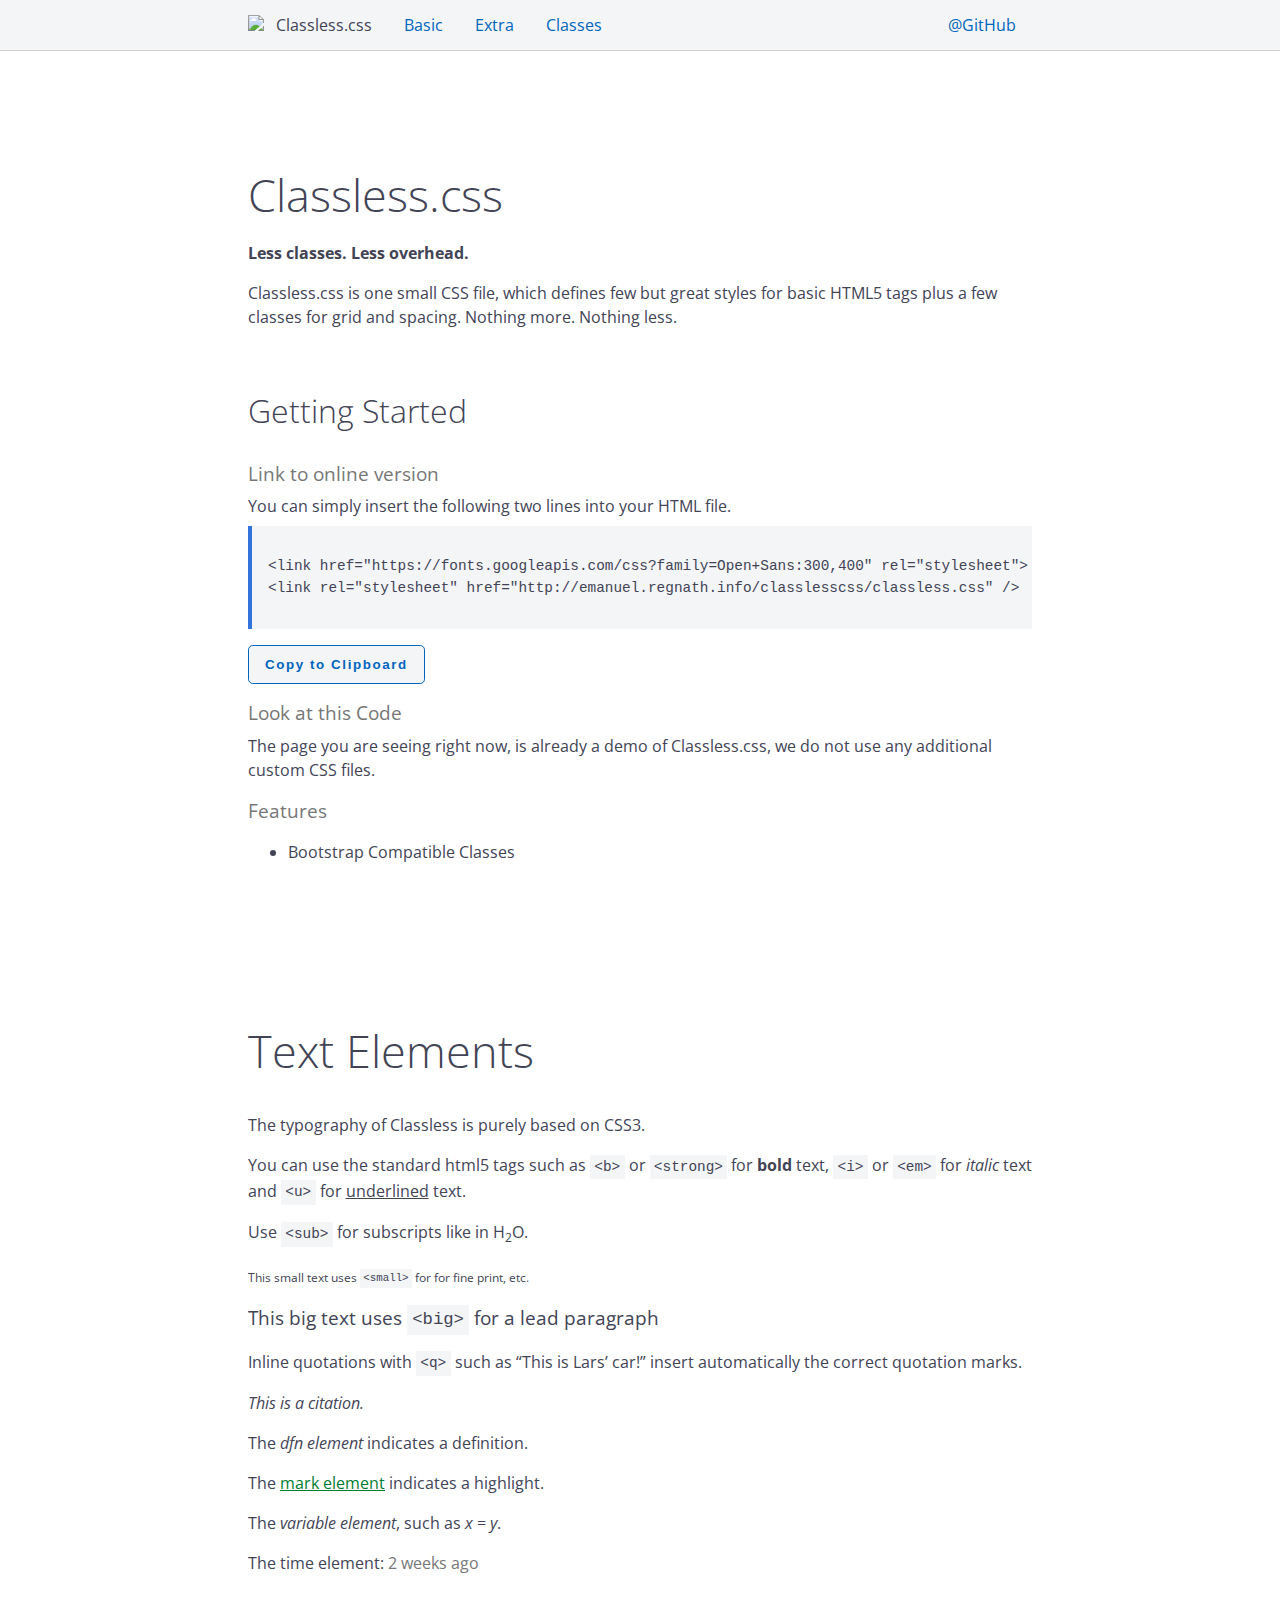
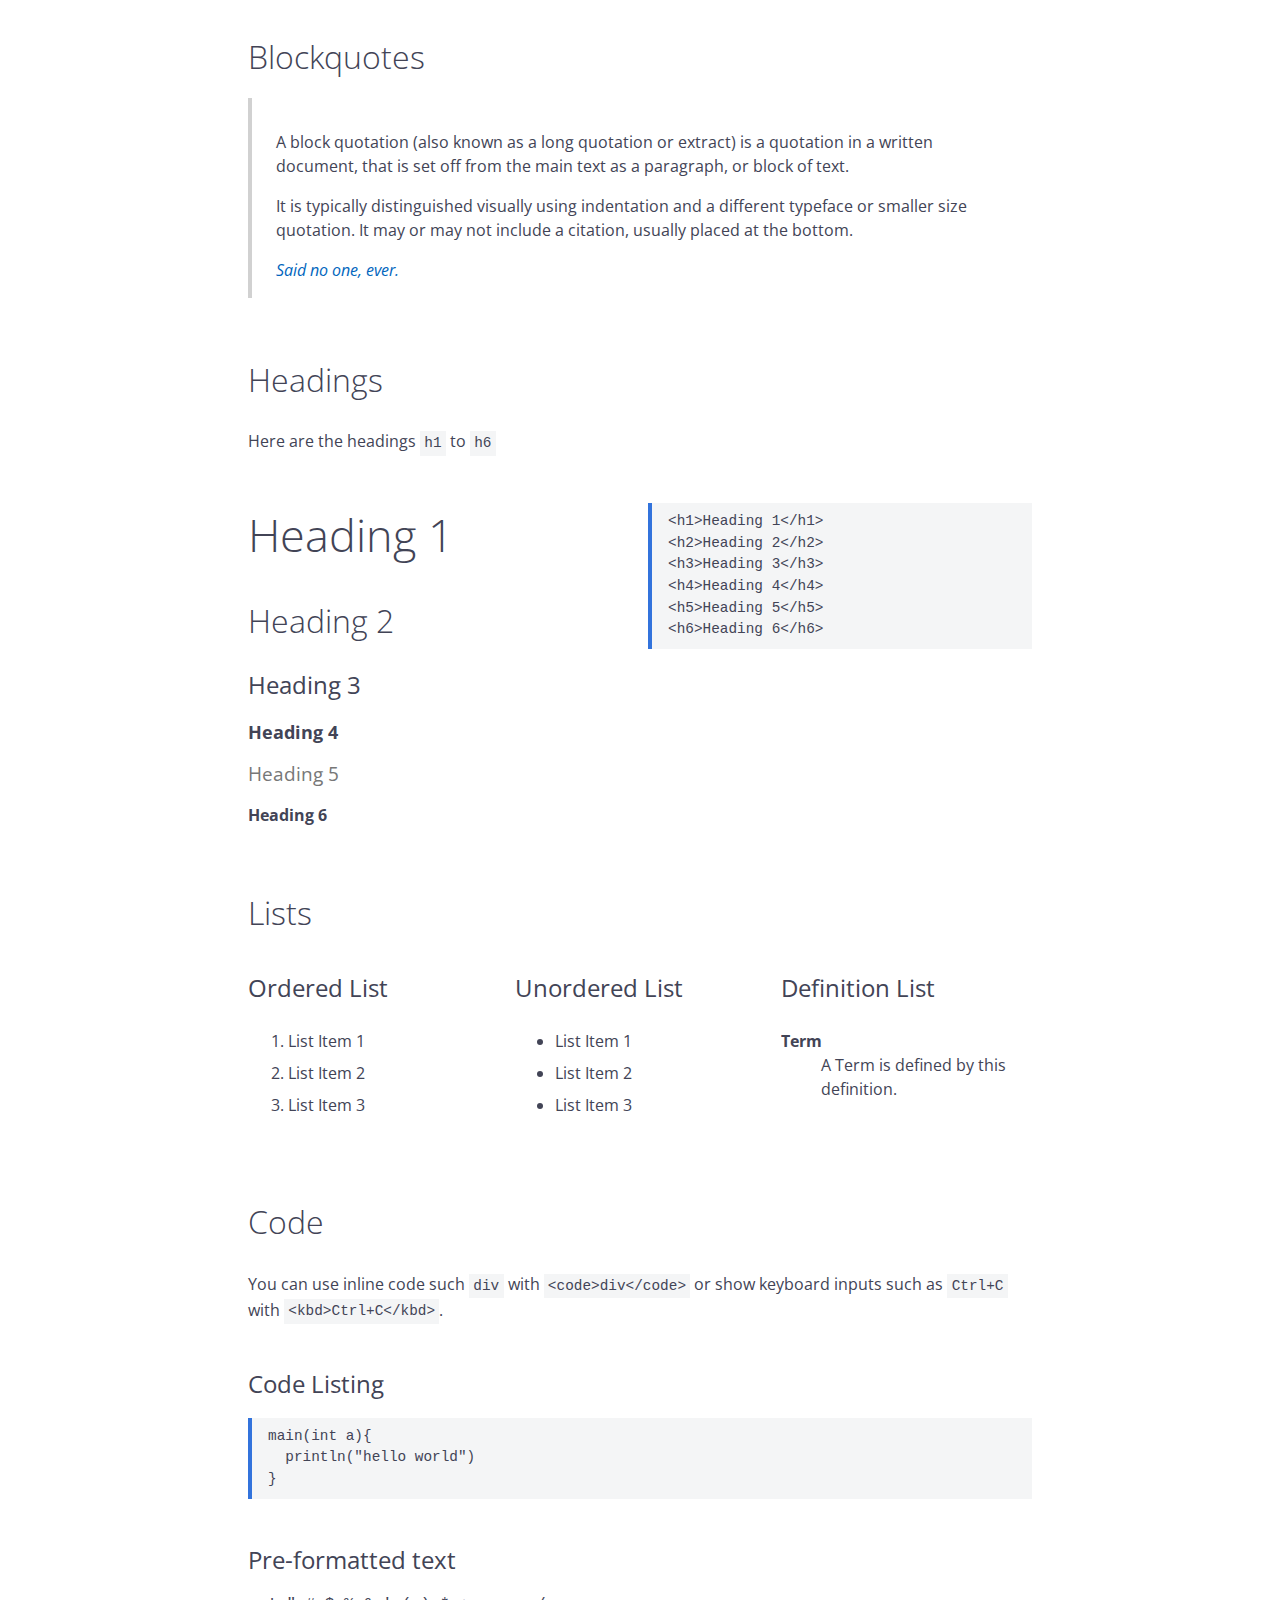
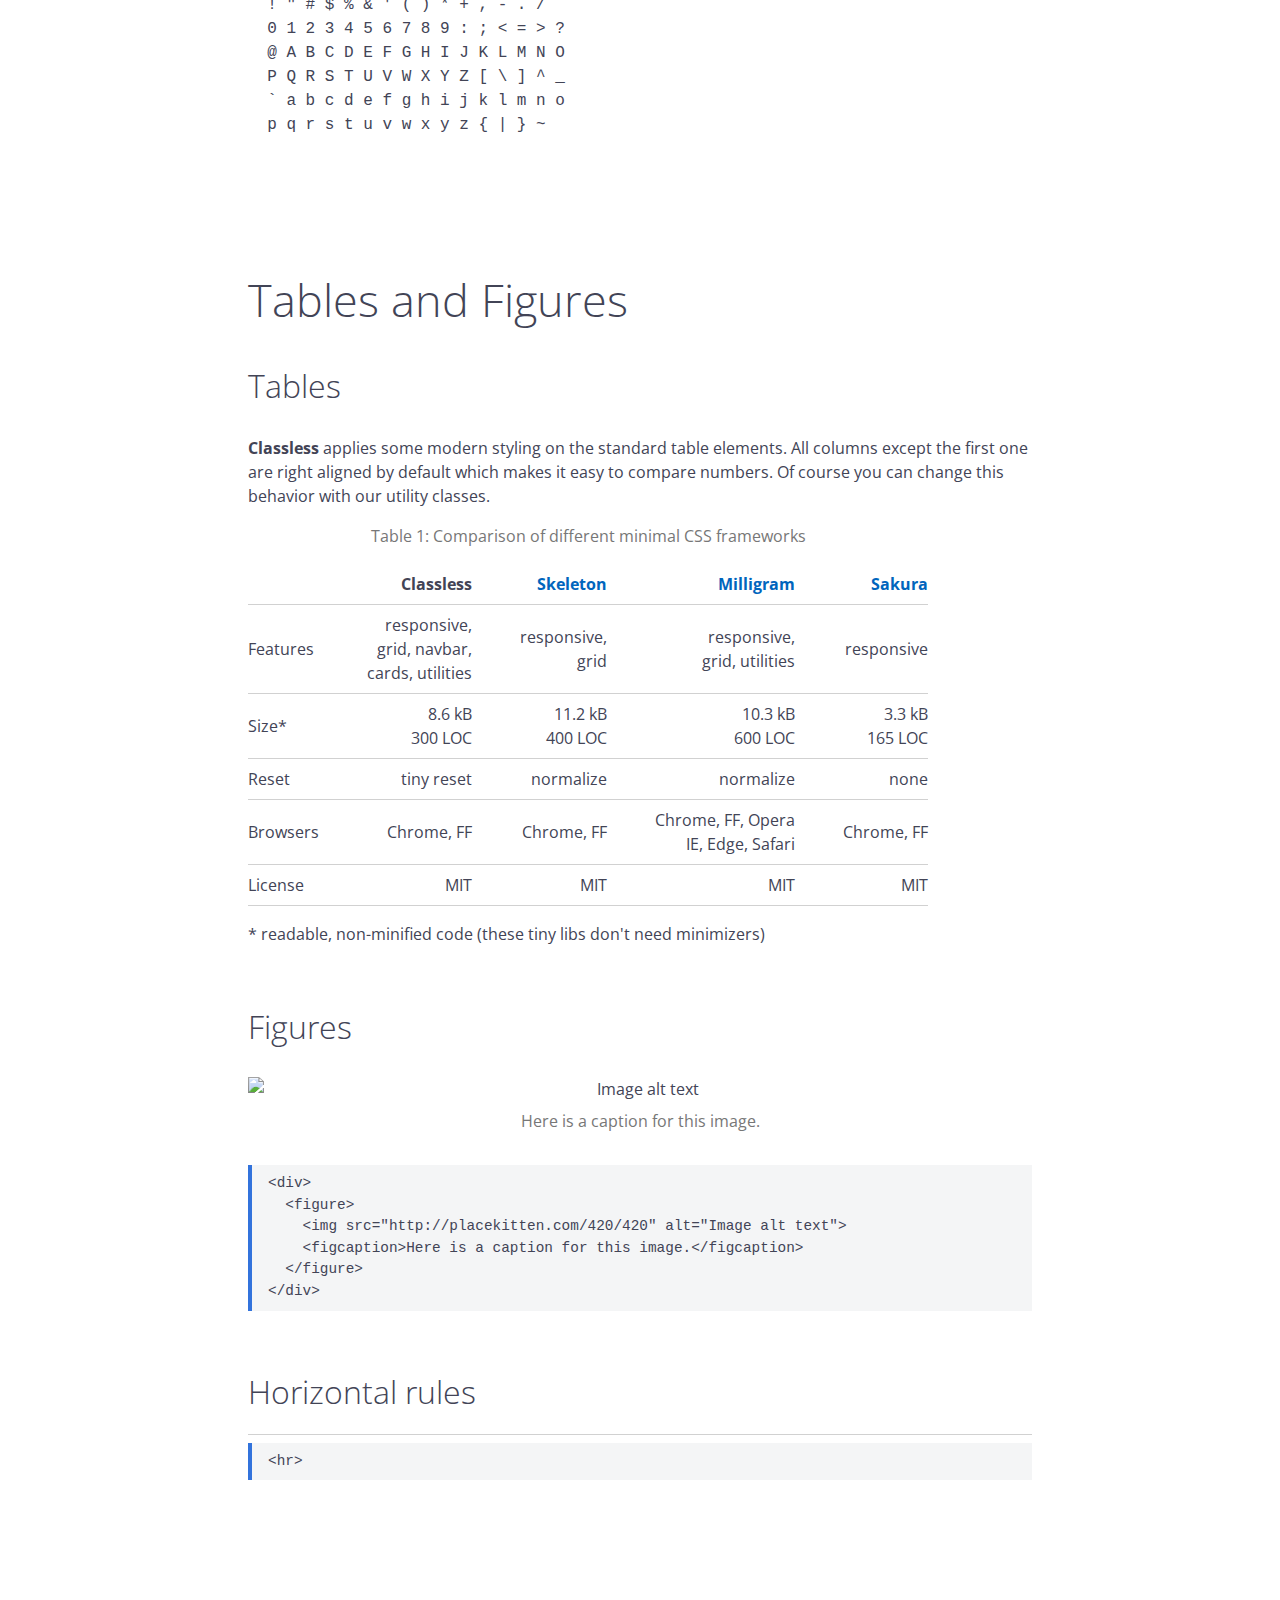
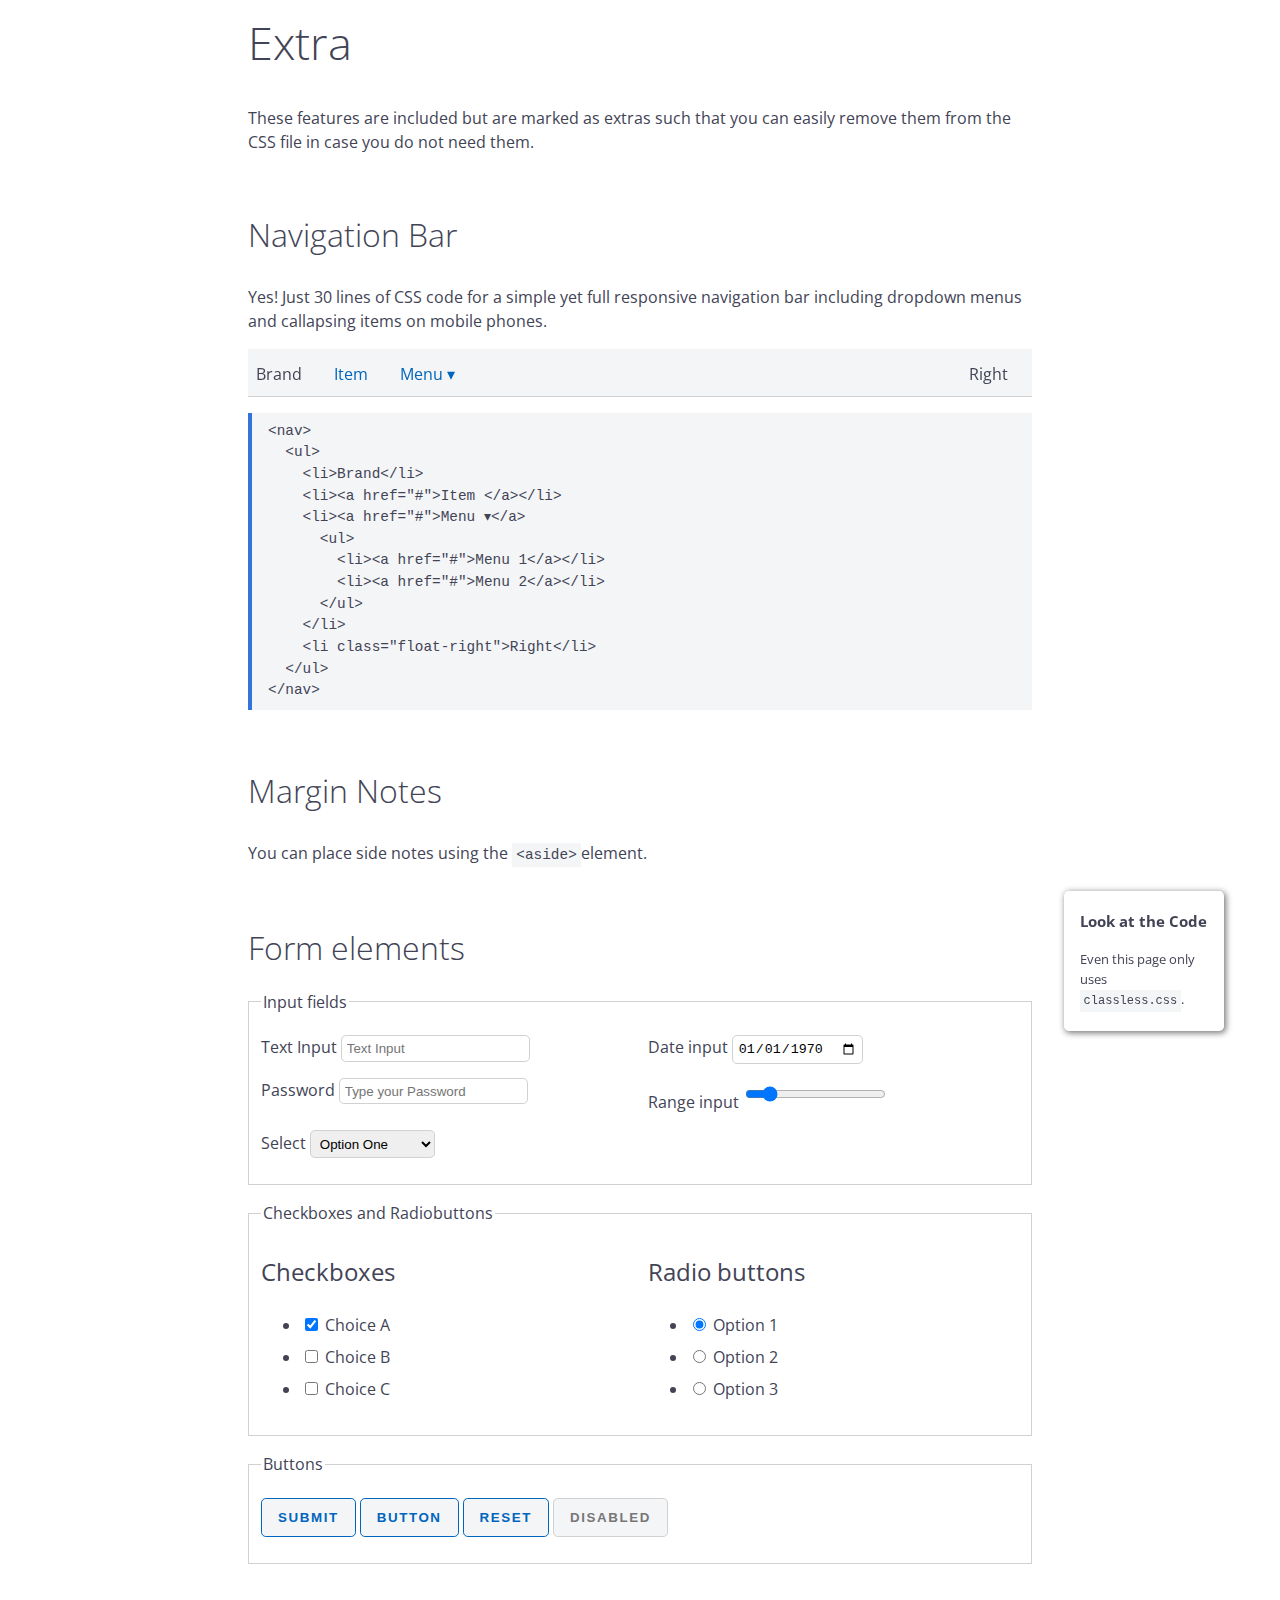
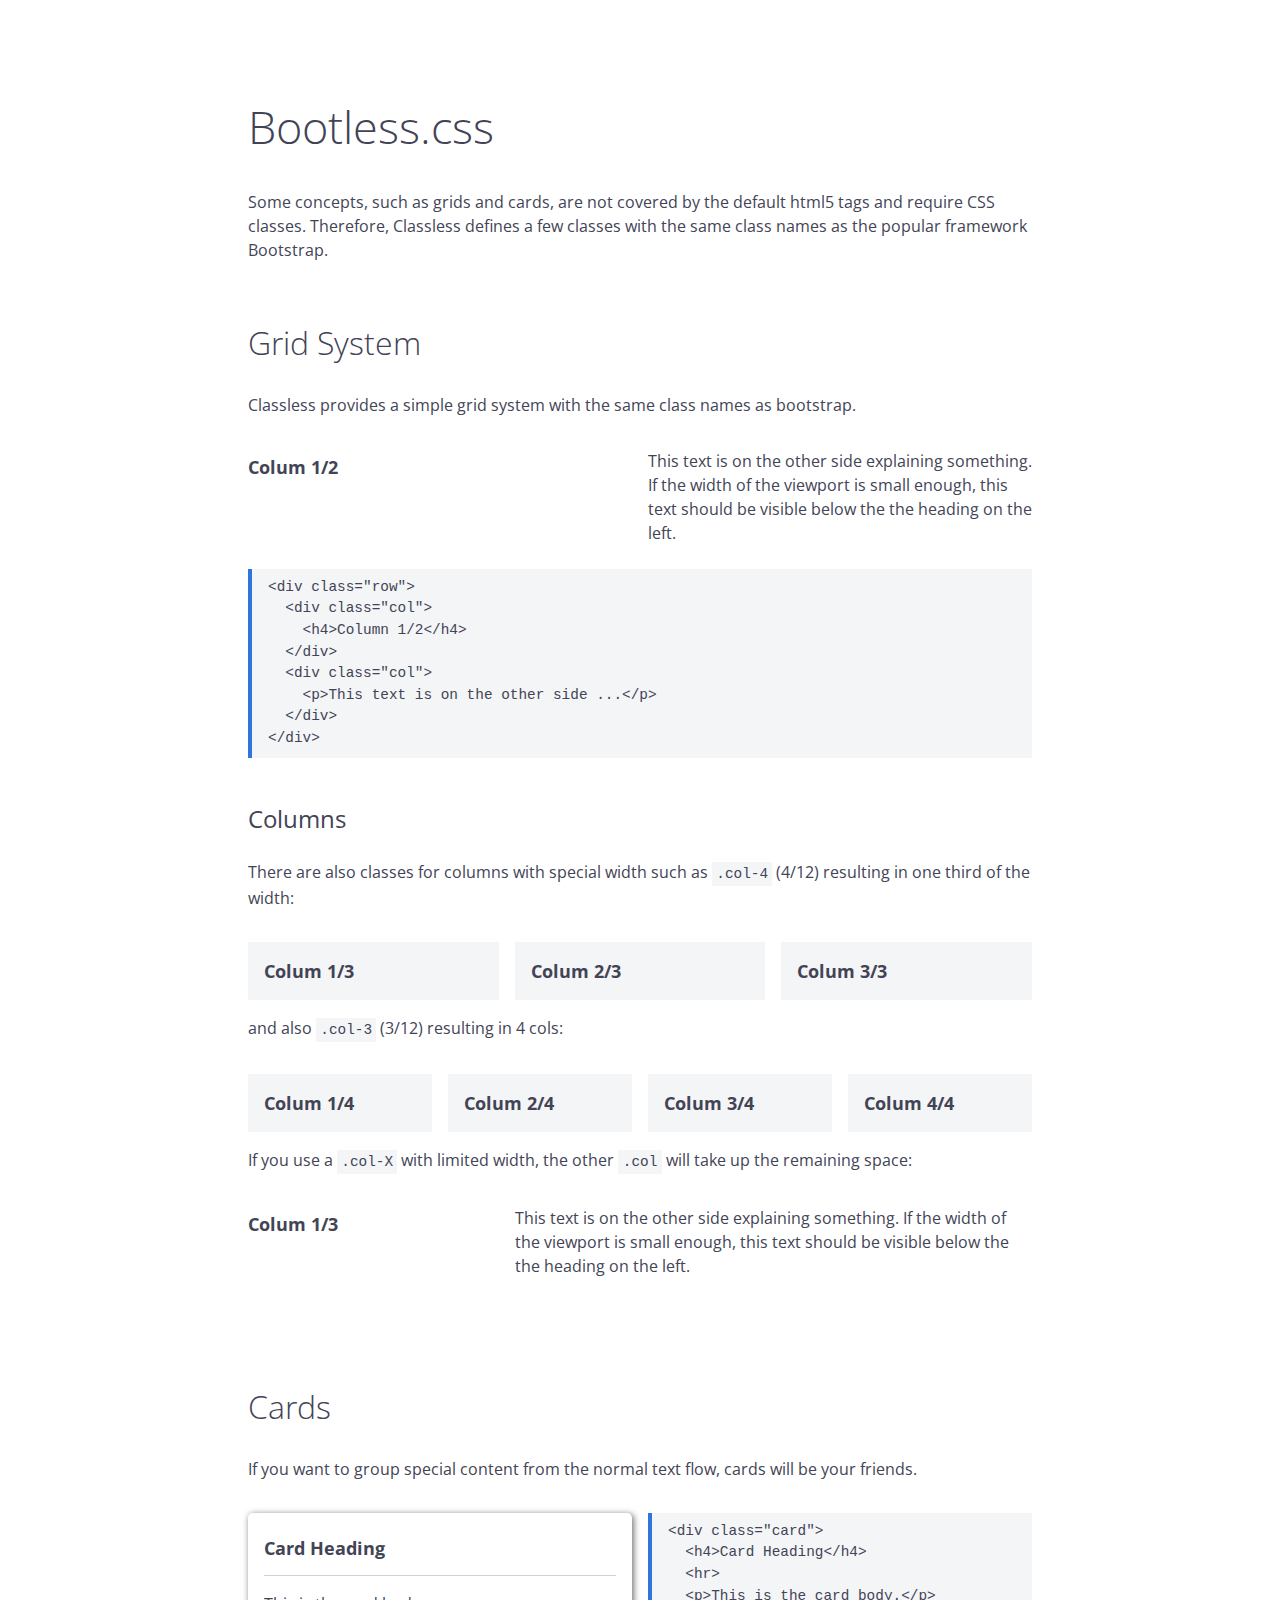
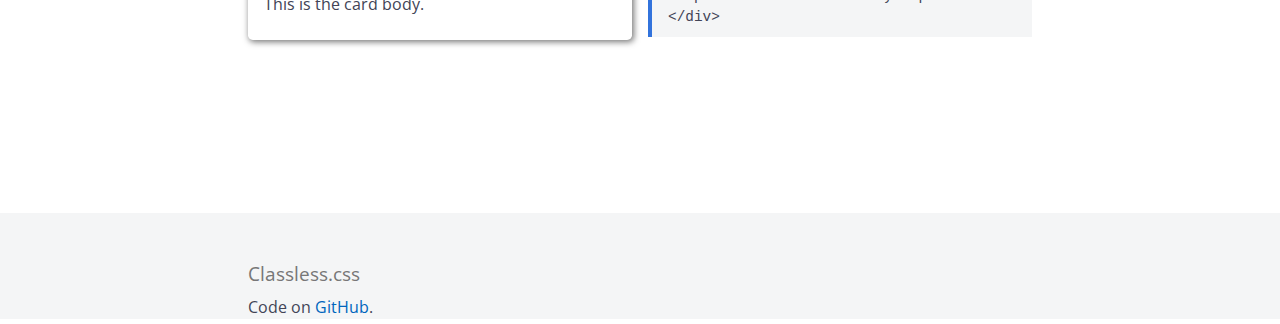
==== docs/index.html @ d403860e "update docs" ====
<!DOCTYPE html>
<html lang="en">

<head>
  <meta charset="utf-8">
  <meta name="viewport" content="width=device-width, initial-scale=1.0">
  <link rel="icon" type="image/png" href="favicon.png" sizes="any">
  <title>Classless.css – No Classes. No overhead.</title>
  <link href="https://fonts.googleapis.com/css?family=Open+Sans:300,400" rel="stylesheet">
  <link rel="stylesheet" href="classless.css" />
</head>


<body id="top">


  <nav>
    <ul>
      <li>
        <img style="height: 1.0em;" src="favicon.svg">
        <span >&ensp;Classless.css</span>
      </li>
      <li><a href="#basic">Basic</a></li>
      <li><a href="#extra">Extra</a></li>
      <li class="dropdown"><a href="#bootless">Classes</a>
        <ul>
          <li><a href="#grid">Grid</a></li>
          <li><a href="#cards">Cards</a></li>
        </ul>
      </li>
      <li class="float-right"><a href="https://github.com/emareg/classlesscss">@GitHub</a></li>
    </ul>
  </nav>



  <!-- Header -->
  <header >
  <section>
    <h1>Classless.css</h1>
    <strong>Less classes. Less overhead.</strong>
    <p>Classless.css is one small CSS file, which defines few but great styles for basic HTML5 tags plus a few classes for grid and spacing. Nothing more. Nothing less.</p>
  <!-- <hr> -->
    <h2>Getting Started</h2>

    <h5>Link to online version</h5>
    You can simply insert the following two lines into your HTML file.
    
    <pre><code>
&lt;link href="https://fonts.googleapis.com/css?family=Open+Sans:300,400" rel="stylesheet"&gt;
&lt;link rel="stylesheet" href="http://emanuel.regnath.info/classlesscss/classless.css" /&gt;
    </code></pre>
    <button onclick='clipBoard("<link href=\"https://fonts.googleapis.com/css?family=Open+Sans:300,400\" rel=\"stylesheet\">\n<link rel=\"stylesheet\" href=\"classless.css\" />')>Copy to Clipboard</button>


    <h5>Look at this Code</h5>
    The page you are seeing right now, is already a demo of Classless.css, we do not use any additional custom CSS files.


    <h5>Features</h5>
    <ul>
      <li>Bootstrap Compatible Classes</li>
    </ul>

  </section>
  </header>
  
  
  <!-- Main page -->
  <main>


    <section id="basic">


    <h1>Text Elements</h1>
    <p>The typography of Classless is purely based on CSS3.</p>
    <p>You can use the standard html5 tags such as <code>&lt;b&gt;</code> or <code>&lt;strong&gt;</code> for <b>bold</b> text, <code>&lt;i&gt;</code> or <code>&lt;em&gt;</code> for <i>italic</i> text and <code>&lt;u&gt;</code> for <u>underlined</u> text.</p>
    <p>Use <code>&lt;sub&gt;</code> for subscripts like in H<sub>2</sub>O.</p>
    <p><small>This small text uses <code>&lt;small&gt;</code> for for fine print, etc.</small></p>
    <p><big>This big text uses <code>&lt;big&gt;</code> for a lead paragraph</big></p>
    <p>Inline quotations with <code>&lt;q&gt;</code> such as <q>This is Lars’ car!</q> insert automatically the correct quotation marks.</p>
    <p><cite>This is a citation.</cite></p>
    <p>The <dfn>dfn element</dfn> indicates a definition.</p>
    <p>The <mark>mark element</mark> indicates a highlight.</p>
    <p>The <var>variable element</var>, such as <var>x</var> = <var>y</var>.</p>
    <p>The time element: <time datetime="2013-04-06T12:32+00:00">2 weeks ago</time></p>


    <article>
      <h2>Blockquotes</h2>
      <div>
        <blockquote>
          <p>A block quotation (also known as a long quotation or extract) is a quotation in a written document, that is set off from the main text as a paragraph, or block of text.</p>
          <p>It is typically distinguished visually using indentation and a different typeface or smaller size quotation. It may or may not include a citation, usually placed at the bottom.</p>
          <cite><a href="#!">Said no one, ever.</a></cite>
        </blockquote>
      </div>
    </article>



      <h2>Headings</h2> 
      <p> Here are the headings <code>h1</code> to <code>h6</code></p>
      
      <div class="row">
        <div class="col">      
          <div>
            <h1 class="my-0">Heading 1</h1>
            <h2>Heading 2</h2>
            <h3>Heading 3</h3>
            <h4>Heading 4</h4>
            <h5>Heading 5</h5>
            <h6>Heading 6</h6>
          </div>
        </div>
        <div class="col pt-1">
          <pre><code>&lt;h1&gt;Heading 1&lt;/h1&gt;
&lt;h2&gt;Heading 2&lt;/h2&gt;
&lt;h3&gt;Heading 3&lt;/h3&gt;
&lt;h4&gt;Heading 4&lt;/h4&gt;
&lt;h5&gt;Heading 5&lt;/h5&gt;
&lt;h6&gt;Heading 6&lt;/h6&gt;</code></pre>

        </div>
      </div>






      <h2>Lists</h2>
      <div class="row">
        <div class="col">
        <h3>Ordered List</h3>
        <ol>
          <li>List Item 1</li>
          <li>List Item 2</li>
          <li>List Item 3</li>
        </ol>
        </div>
        <div class="col">
        <h3>Unordered List</h3>
        <ul>
          <li>List Item 1</li>
          <li>List Item 2</li>
          <li>List Item 3</li>
        </ul>
        </div>
        <div class="col">
        <h3>Definition List</h3>
        <dl>
          <dt>Term</dt>
          <dd>A Term is defined by this definition.</dd>
        </dl>
        </div>
      </div>



    <h2>Code</h2>
    <p>
    You can use inline code such <code>div</code> with <code>&lt;code&gt;div&lt;/code&gt;</code> or show keyboard inputs such as <kbd>Ctrl+C</kbd> with <code>&lt;kbd&gt;Ctrl+C&lt;/kbd&gt;</code>.
    </p>


    <h3>Code Listing</h3>
    <pre><code>main(int a){
  println("hello world")
}</code></pre>


    <h3>Pre-formatted text</h3>
    <pre>  ! " # $ % &amp; ' ( ) * + , - . /
  0 1 2 3 4 5 6 7 8 9 : ; &lt; = &gt; ?
  @ A B C D E F G H I J K L M N O
  P Q R S T U V W X Y Z [ \ ] ^ _
  ` a b c d e f g h i j k l m n o
  p q r s t u v w x y z { | } ~ </pre>
          






  </section>


  <section id="tables">
    <h1>Tables and Figures</h1>
    
    <h2>Tables</h2>
    <p><strong>Classless</strong> applies some modern styling on the standard table elements. All columns except the first one are right aligned by default which makes it easy to compare numbers. Of course you can change this behavior with our utility classes.</p>

      <table>
        <thead>
          <tr>
            <th></th>      
            <th>Classless</th>      
            <th><a href="http://getskeleton.com/">Skeleton</a></th>
            <th><a href="https://milligram.io/">Milligram</a></th>
            <th><a href="https://oxal.org/projects/sakura/">Sakura</th>
          </tr>
        </thead>
        <tbody>
          <tr>
            <td>Features</td>      
            <td>responsive,<br>grid, navbar,<br>cards, utilities</td>      
            <td>responsive,<br>grid</td>      
            <td>responsive,<br>grid, utilities</td>
            <td>responsive</td>
          </tr>
          <tr>
            <td>Size*</td>      
            <td>8.6 kB<br>300 LOC</td>      
            <td>11.2 kB<br>400 LOC</td>      
            <td>10.3 kB<br>600 LOC</td>
            <td>3.3 kB <br>165 LOC</td>
          </tr>
          <tr>
            <td>Reset</td>      
            <td>tiny reset</td>      
            <td>normalize</td>      
            <td>normalize</td>
            <td>none</td>
          </tr>
          <tr>
            <td>Browsers</td>      
            <td>Chrome, FF</td>      
            <td>Chrome, FF</td>      
            <td>Chrome, FF, Opera<br> IE, Edge, Safari</td>      
            <td>Chrome, FF</td>
          </tr>
          <tr>
            <td>License</td>      
            <td>MIT</td>      
            <td>MIT</td>      
            <td>MIT</td>      
            <td>MIT</td>      
          </tr>          
        </tbody>
        <caption>Table 1: Comparison of different minimal CSS frameworks</caption> 
      </table>

      <p>* readable, non-minified code (these tiny libs don't need minimizers)</p>




          

      <h2>Figures</h2>
      <div>
        <figure>
          <img src="http://placekitten.com/420/420" alt="Image alt text">
          <figcaption>Here is a caption for this image.</figcaption>
        </figure>
      </div>
      <pre><code>&lt;div&gt;
  &lt;figure&gt;
    &lt;img src="http://placekitten.com/420/420" alt="Image alt text"&gt;
    &lt;figcaption&gt;Here is a caption for this image.&lt;/figcaption&gt;
  &lt;/figure&gt;
&lt;/div&gt;</code></pre>


      <h2>Horizontal rules</h2>
      <div>
        <hr>
      </div>
      <pre><code>&lt;hr&gt;</code></pre>




  </section>





  <section id="extra">

    <h1>Extra</h1>
    <p>These features are included but are marked as extras such that you can easily remove them from the CSS file in case you do not need them.</p>

    <h2>Navigation Bar</h2>
    <p>Yes! Just 30 lines of CSS code for a simple yet full responsive navigation bar including dropdown menus and callapsing items on mobile phones.</p>
    <div>
    <nav class="bg-light">
      <ul>
        <li>Brand</li>
        <li><a href="#">Item </a></li>
        <li><a href="#">Menu ▾</a>
          <ul>
            <li><a href="#grid">Menu 1</a></li>
            <li><a href="#cards">Menu 2</a></li>
          </ul>
        </li>
        <li class="float-right">Right</li>
      </ul>
    </nav>
    </div>


    <pre class="mt-1"><code>&lt;nav&gt;
  &lt;ul&gt;
    &lt;li&gt;Brand&lt;/li&gt;
    &lt;li&gt;&lt;a href="#"&gt;Item &lt;/a&gt;&lt;/li&gt;
    &lt;li&gt;&lt;a href="#"&gt;Menu ▾&lt;/a&gt;
      &lt;ul&gt;
        &lt;li&gt;&lt;a href="#"&gt;Menu 1&lt;/a&gt;&lt;/li&gt;
        &lt;li&gt;&lt;a href="#"&gt;Menu 2&lt;/a&gt;&lt;/li&gt;
      &lt;/ul&gt;
    &lt;/li&gt;
    &lt;li class="float-right"&gt;Right&lt;/li&gt;
  &lt;/ul&gt;
&lt;/nav&gt;</code></pre>



    <h2>Margin Notes</h2>
    <p>You can place side notes using the <code>&lt;aside&gt;</code>element.</p> 

    <aside>
      <div class="card">
      <h4>Look at the Code</h4>
      <p>Even this page only uses <code>classless.css</code>.</p>
      </div>
    </aside>



      <h2>Form elements</h2>
      <form>
        <fieldset>
          <legend>Input fields</legend>

          <div class="row">
            <div class="col">
              <label for="in_text">Text Input</label>
              <input id="in_text" type="text" placeholder="Text Input"> <br>
              <label for="in_password">Password</label>
              <input id="in_password" type="password" placeholder="Type your Password">
            </div>
            <div class="col">
              <label for="in_dd">Date input</label>
              <input type="date" id="in_dd" value="1970-01-01"> <br>
              <label for="in_r">Range input</label>
              <input type="range" id="in_r" value="10">            
            </div>
          </div>

          <p>
          </p>
          <p>
          </p>

          <p>
            <label for="select">Select</label>
            <select id="select">
              <optgroup label="Option Group">
                <option>Option One</option>
                <option>Option Two</option>
                <option>Option Three</option>
              </optgroup>
            </select>
          </p>
        </fieldset>

        <fieldset id="forms__checkbox">
        <legend>Checkboxes and Radiobuttons</legend>
        <div class="row">
          <div class="col">
            <h3>Checkboxes</h3>
            <ul class="list list--bare">
              <li><label for="checkbox1"><input id="checkbox1" name="checkbox" type="checkbox" checked="checked"> Choice A</label></li>
              <li><label for="checkbox2"><input id="checkbox2" name="checkbox" type="checkbox"> Choice B</label></li>
              <li><label for="checkbox3"><input id="checkbox3" name="checkbox" type="checkbox"> Choice C</label></li>
            </ul>
          </div>
          <div class="col">
            <h3>Radio buttons</h3>
            <ul>
              <li><label for="radio1"><input id="radio1" name="radio" type="radio" class="radio" checked="checked"> Option 1</label></li>
              <li><label for="radio2"><input id="radio2" name="radio" type="radio" class="radio"> Option 2</label></li>
              <li><label for="radio3"><input id="radio3" name="radio" type="radio" class="radio"> Option 3</label></li>
            </ul>
          </div>
        </div>
        </fieldset>

        <fieldset id="forms__action">
          <legend>Buttons</legend>
          <p>
            <button type="submit">SUBMIT</button>
            <button type="button">BUTTON</button>
            <button type="reset">RESET</button>
            <button type="button" disabled>DISABLED</button>
          </p>
        </fieldset>
      </form>


  </section>


 











        <section id="bootless">


          <h1>Bootless.css</h1>

          <p>Some concepts, such as grids and cards, are not covered by the default html5 tags and require CSS classes.
          Therefore, Classless defines a few classes with the same class names as the popular framework Bootstrap.</p>

          <h2 id="grid">Grid System</h2>
          <p>Classless provides a simple grid system with the same class names as bootstrap.</p>


          <div class="row">
            <div class="col-6"><h4>Colum 1/2</h4></div>
            <div class="col">
              <p>This text is on the other side explaining something. If the width of the viewport is small enough, this text should be visible below the the heading on the left.</p>
            </div>
          </div>

          <pre><code>&lt;div class="row"&gt;
  &lt;div class="col"&gt;
    &lt;h4&gt;Column 1/2&lt;/h4&gt;
  &lt;/div&gt;
  &lt;div class="col"&gt;
    &lt;p&gt;This text is on the other side ...&lt;/p&gt;
  &lt;/div&gt;
&lt;/div&gt;</code></pre> 


          <h3>Columns</h3>
          <p>There are also classes for columns with special width such as <code>.col-4</code> (4/12) resulting in one third of the width:</p> 

          <div class="row">
            <div class="col-4"><h4 class="bg-light p-1">Colum 1/3</h4></div>
            <div class="col-4"><h4 class="bg-light p-1">Colum 2/3</h4></div>
            <div class="col-4"><h4 class="bg-light p-1">Colum 3/3</h4></div>
          </div>

          <p>and also <code>.col-3</code> (3/12) resulting in 4 cols:</p>
          <div class="row">
            <div class="col-3"><h4 class="bg-light p-1">Colum 1/4</h4></div>
            <div class="col-3"><h4 class="bg-light p-1">Colum 2/4</h4></div>
            <div class="col-3"><h4 class="bg-light p-1">Colum 3/4</h4></div>
            <div class="col-3"><h4 class="bg-light p-1">Colum 4/4</h4></div>
          </div>

          <p>If you use a <code>.col-X</code> with limited width, the other <code>.col</code> will take up the remaining space:</p>
          <div class="row">
            <div class="col-4"><h4>Colum 1/3</h4></div>
            <div class="col">
              <p>This text is on the other side explaining something. If the width of the viewport is small enough, this text should be visible below the the heading on the left.</p>
            </div>
          </div>



        </section>

        <section id="card">
          <h2>Cards</h2>
          <p>If you want to group special content from the normal text flow, cards will be your friends.</p>

          <div class="row">
            <div class="col">
              <div class="card">
                <h4>Card Heading</h4>
                <hr>
                <p>This is the card body.</p>               
              </div>
            </div>
            <div class="col">
                <pre><code>&lt;div class="card"&gt;
  &lt;h4&gt;Card Heading&lt;/h4&gt;
  &lt;hr&gt;
  &lt;p&gt;This is the card body.&lt;/p&gt;
&lt;/div&gt;</code></pre>
            </div>
          </div>



        </section>


      </main>


      <footer class="bg-light">
      <section>
        <h5>Classless.css</h5>
        Code on <a href="http://github.com/emareg/classlesscss">GitHub</a>.
      </section>
      </footer>
  </body>


<!-- Javascript here -->
<script>

    function clipBoard(value) {
      var tempInput = document.createElement("input");
      tempInput.style = "position: absolute; left: -1000px; top: -1000px";
      tempInput.value = value;
      document.body.appendChild(tempInput);
      tempInput.select();
      document.execCommand("copy");
      document.body.removeChild(tempInput);
    }


</script>

</html>
---- docs/classless.css ----
/* Classless.css 

Table of Contents:
 1. Base Tags
 2. Extra Tags
 3. Classes 
*/



/* 1. Base Tags 
–––––––––––––––––––––––––––––––––––––––––––– */

/* Reset: basic margins for block elements  */
header, footer, figure ,table, video, blockquote,
ul, ol, dl, fieldset, pre, pre > code { 
	display: block; 
	margin: 0.5rem 0rem 1rem;
	width: 100%; 
	overflow-x: auto;
	overflow-y: hidden;
}

body { margin: 0; overflow-x: hidden; }
footer { margin-top: 10rem; }
section { margin: auto; max-width: 50rem; padding: 2rem 0.5rem 0rem; }
* {box-sizing: border-box; border-spacing: 0;}


/* text */
:root { font: 12pt 'Open Sans', sans-serif; line-height: 1.5; color: #424456; }
small, sub, sup { font-size: 75%; }

/*p { margin: 0.5em 0; }*/


/* headings */
h1, h2, h3, h4, h5, h6 { 
	margin: 1.5em 0 0em; 
	padding: 0.3em 0; 
}
h1 { font-size: 2.8em; font-weight: 200; }  
h2 { font-size: 2.0em; font-weight: 300; } 
h3 { font-size: 1.5em; font-weight: 400; } 
h4 { font-size: 1.1em; font-weight: 700; margin: .5em 0 0em; } 
h5 { font-size: 1.2em; font-weight: 400; margin-top: 0.5em; color: #777; }
h6 { font-size: 1.0em; font-weight: 700; }
p strong { color: #424456; font-weight: bold; font-size: 1.0em; }


/* lists */
li, dd { margin-bottom: 0.5rem; } 
dt { font-weight: bold; }


/* tables */
td, th {
  padding: 0.5rem 1.5rem;
  text-align: right;
  border-bottom: 0.1rem solid #d1d1d1;
  white-space: nowrap;
}
td:first-child, th:first-child { padding-left:  0; text-align: left; }
td:last-child,  th:last-child  { padding-right: 0; }
tr:hover{ background-color: #f4f5f6; }


/* figures */
img { max-width: 100%; }
figure { text-align: center; }
figure > img { display: block; margin: 0.5em auto; }
figcaption, caption { color: #777; margin-bottom: 1rem; }


/*code*/
pre > code {
  margin: 0;
  padding: 0.5rem 1.0rem;
  border-left: 0.3rem solid #3273dc;
  background-color: #f4f5f6;
}
code, kbd, samp { 
	padding: 0.3em; background: #f4f5f6; white-space: pre; font-size: 90%;
}


/* links */
a { color: #0065bd; text-decoration: none; cursor: pointer; }
a:hover, button:not([disabled]):hover { 
	color: #00C5bd; 
	border-color: #00C5bd; 
}



/* forms and inputs */
textarea, input, button, select { border-radius: .3rem; border: .1rem solid #d1d1d1; padding: 0.3rem; outline: none;}
button { padding: 0.7rem 1rem; cursor: pointer; font-weight: bold; letter-spacing: 0.1rem; color: #0065bd; background-color: #f4f5f6; border: .1rem solid #0065bd; }



/* misc */
blockquote{ border-left: 0.3rem solid #d1d1d1; padding: 1rem 1.5rem; }
hr { border: 0; border-top: 0.1rem solid #d1d1d1; }






/* 2. Extras 
–––––––––––––––––––––––––––––––––––––––––––––––––––––– */

/* Extra: non-clashing headings */
h1+h2, h2+h3, h3+h4, h4+h5, h5+h6 { 
	margin-top: 0.5em; padding-top: 0; 
}


/* Extra: side menu */
main aside { 
	position: absolute; 
	margin-left: 51rem; 
	max-width: 10rem; 
	font-size: smaller; 
}


/* Extra: navbar  */
body nav { 
	width: 100%; min-height: 3rem;
	background-color: #f4f5f6; 
	border-bottom: solid 0.1rem #d1d1d1; 
}
body > nav { position: fixed; top: 0; left: 0; }
nav ul:first-child { 
	list-style-type: none;
	margin: auto; 
	max-width: 50rem;
	padding: 0 0.5rem;
	overflow: visible;
}
nav ul:first-child > li { 
	display: inline-block;
	margin: 0;
	padding: 0.8rem 1.0rem;
	position: relative;
	float: left; 
}
nav ul:first-child > li:first-child { padding-left: 0; }
nav ul > li > ul { 
	display: none; 
	width: auto;
	position: absolute;
	padding: 1.0rem 2.5rem 0rem;
	background-color: #f4f5f6;
	z-index: 2;
}
nav ul > li > ul > li { white-space: nowrap; } 
nav ul > li:hover > ul { display: block; }
nav+main, nav+header { margin-top: 3rem; }




/* Extra: forms and inputs advanced styling */
fieldset { border-radius: 0rem; border: .1rem solid #d1d1d1; }
textarea:focus, input:not([type=checkbox]):not([type=radio]):hover, select:hover{
  border:.1rem solid #00C5bd;
}
textarea:focus, input:not([type=checkbox]):not([type=radio]):focus{
	border:.1rem solid #3273dc;
	box-shadow: 0 0 5px #3273dc;
}
button[disabled]{ color: #777; border-color: #d1d1d1; }




/* misc */ 
q:before { content: "\201C"; } q q:before { content: "\2018"; }
q:after  { content: "\201D"; } q q:after  { content: "\2019"; }


summary { font-weight: bold; cursor: pointer; margin: 0.5rem 0;}
time{ color: #777; }
mark{ background-color: transparent; color: #007c30; text-decoration: underline solid #007c30 }




/*big { color: #777; font-size: larger; }*/
/*small { color: #777; font-size: 1.1em; }*/

/*article { columns: 2 50%; }*/










/* 3. Bootless: Bootstrap Compatibile Classes
–––––––––––––––––––––––––––––––––––––––––––––––––––––– */


 /* grid */
grid, .row {
	display: flex; 
	margin: 0 -0.5rem;
	align-items: stretch;
}
.row [class*="col"], .row .col {
	padding: 0 0.5rem; 
}
.row .col   { flex: 1 1 100%; }
.row .col-2 { flex: 0 0 16.66%; }
.row .col-3 { flex: 0 0 25%; }
.row .col-4 { flex: 0 0 33.33%; }
.row .col-6 { flex: 0 0 50%; }


 /* cards */
card, .card{
	display: block;
	margin: .5rem 0;
	padding: .5rem 1rem 0.5rem; 
	border-radius: .3rem; 
	box-shadow: .1rem .1rem .4rem 0 #777;  
}


/* align */
.align-top      { vertical-align: top; }
.align-middle   { vertical-align: middle; }
.align-bottom   { vertical-align: bottom; }
.align-baseline { vertical-align: baseline; }

.text-left   { text-align: left; }
.text-right  { text-align: right; }
.text-center { text-align: center; }

.float-left  { float: left !important; }
.float-right { float: right !important; }
.clearfix    {  }


/* colors */
.text-black    { color: #000; }
.text-white    { color: #fff; }
.text-primary  { color: #0065bd; }
.text-secondary{ color: #333; }

.bg-white    { background-color: #fff; }
.bg-light    { background-color: #f4f5f6; }
.bg-primary  { background-color: #0065bd; }
.bg-secondary{ background-color: #d1d1d1; }


/* spacing */
.w-25  { width: 25.00% !important; }
.w-33  { width: 33.33% !important; }
.w-50  { width: 50.00% !important; }
.w-75  { width: 75.00% !important; }
.w-100 { width: 100.0% !important; }

.mx-auto { margin-left: auto; margin-right: auto; }

/* margins */
.m-0, .mx-0, .mr-0 { margin-right:  0.0rem !important; }
.m-0, .mx-0, .ml-0 { margin-left:   0.0rem !important; }
.m-0, .my-0, .mt-0 { margin-top:    0.0rem !important; }
.m-0, .my-0, .mb-0 { margin-bottom: 0.0rem !important; }

.m-05, .mx-05, .mr-05 { margin-right:  0.5rem !important; }
.m-05, .mx-05, .ml-05 { margin-left:   0.5rem !important; }
.m-05, .my-05, .mt-05 { margin-top:    0.5rem !important; }
.m-05, .my-05, .mb-05 { margin-bottom: 0.5rem !important; }

.m-1, .mx-1, .mr-1 { margin-right:  1.0rem !important; }
.m-1, .mx-1, .ml-1 { margin-left:   1.0rem !important; }
.m-1, .my-1, .mt-1 { margin-top:    1.0rem !important; }
.m-1, .my-1, .mb-1 { margin-bottom: 1.0rem !important; }

.m-2, .mx-2, .mr-2 { margin-right:  2.0rem !important; }
.m-2, .mx-2, .ml-2 { margin-left:   2.0rem !important; }
.m-2, .my-2, .mt-2 { margin-top:    2.0rem !important; }
.m-2, .my-2, .mb-2 { margin-bottom: 2.0rem !important; }


/* pading */
.p-0, .px-0, .pr-0 { padding-right:  0.0rem !important; }
.p-0, .px-0, .pl-0 { padding-left:   0.0rem !important; }
.p-0, .py-0, .pt-0 { padding-top:    0.0rem !important; }
.p-0, .py-0, .pb-0 { padding-bottom: 0.0rem !important; }

.p-05, .px-05, .pr-05 { padding-right:  0.5rem !important; }
.p-05, .px-05, .pl-05 { padding-left:   0.5rem !important; }
.p-05, .py-05, .pt-05 { padding-top:    0.5rem !important; }
.p-05, .py-05, .pb-05 { padding-bottom: 0.5rem !important; }

.p-1, .px-1, .pr-1 { padding-right:  1.0rem !important; }
.p-1, .px-1, .pl-1 { padding-left:   1.0rem !important; }
.p-1, .py-1, .pt-1 { padding-top:    1.0rem !important; }
.p-1, .py-1, .pb-1 { padding-bottom: 1.0rem !important; }

.p-2, .px-2, .pr-2 { padding-right:  1.0rem !important; }
.p-2, .px-2, .pl-2 { padding-left:   1.0rem !important; }
.p-2, .py-2, .pt-2 { padding-top:    1.0rem !important; }
.p-2, .py-2, .pb-2 { padding-bottom: 1.0rem !important; }





/* responsive, smaller than */
@media (max-width: 40em) { 
	:root { font-size: 1.3rem; }
	.row { flex-direction: column !important; }
	nav ul:first-child > li:first-child:after { content: "\25BE"; padding-left: .5rem; } 
	nav ul:first-child > li:not(:first-child) { display: none; }
	nav ul:first-child:hover > li { display: block; float: none !important;}
}
@media (min-width: 40em) {
	[class*="col"] > * { margin-top: 1rem; !important; }
}
@media (max-width: 61rem) { aside {position: relative; margin: 0.5rem 0; } }
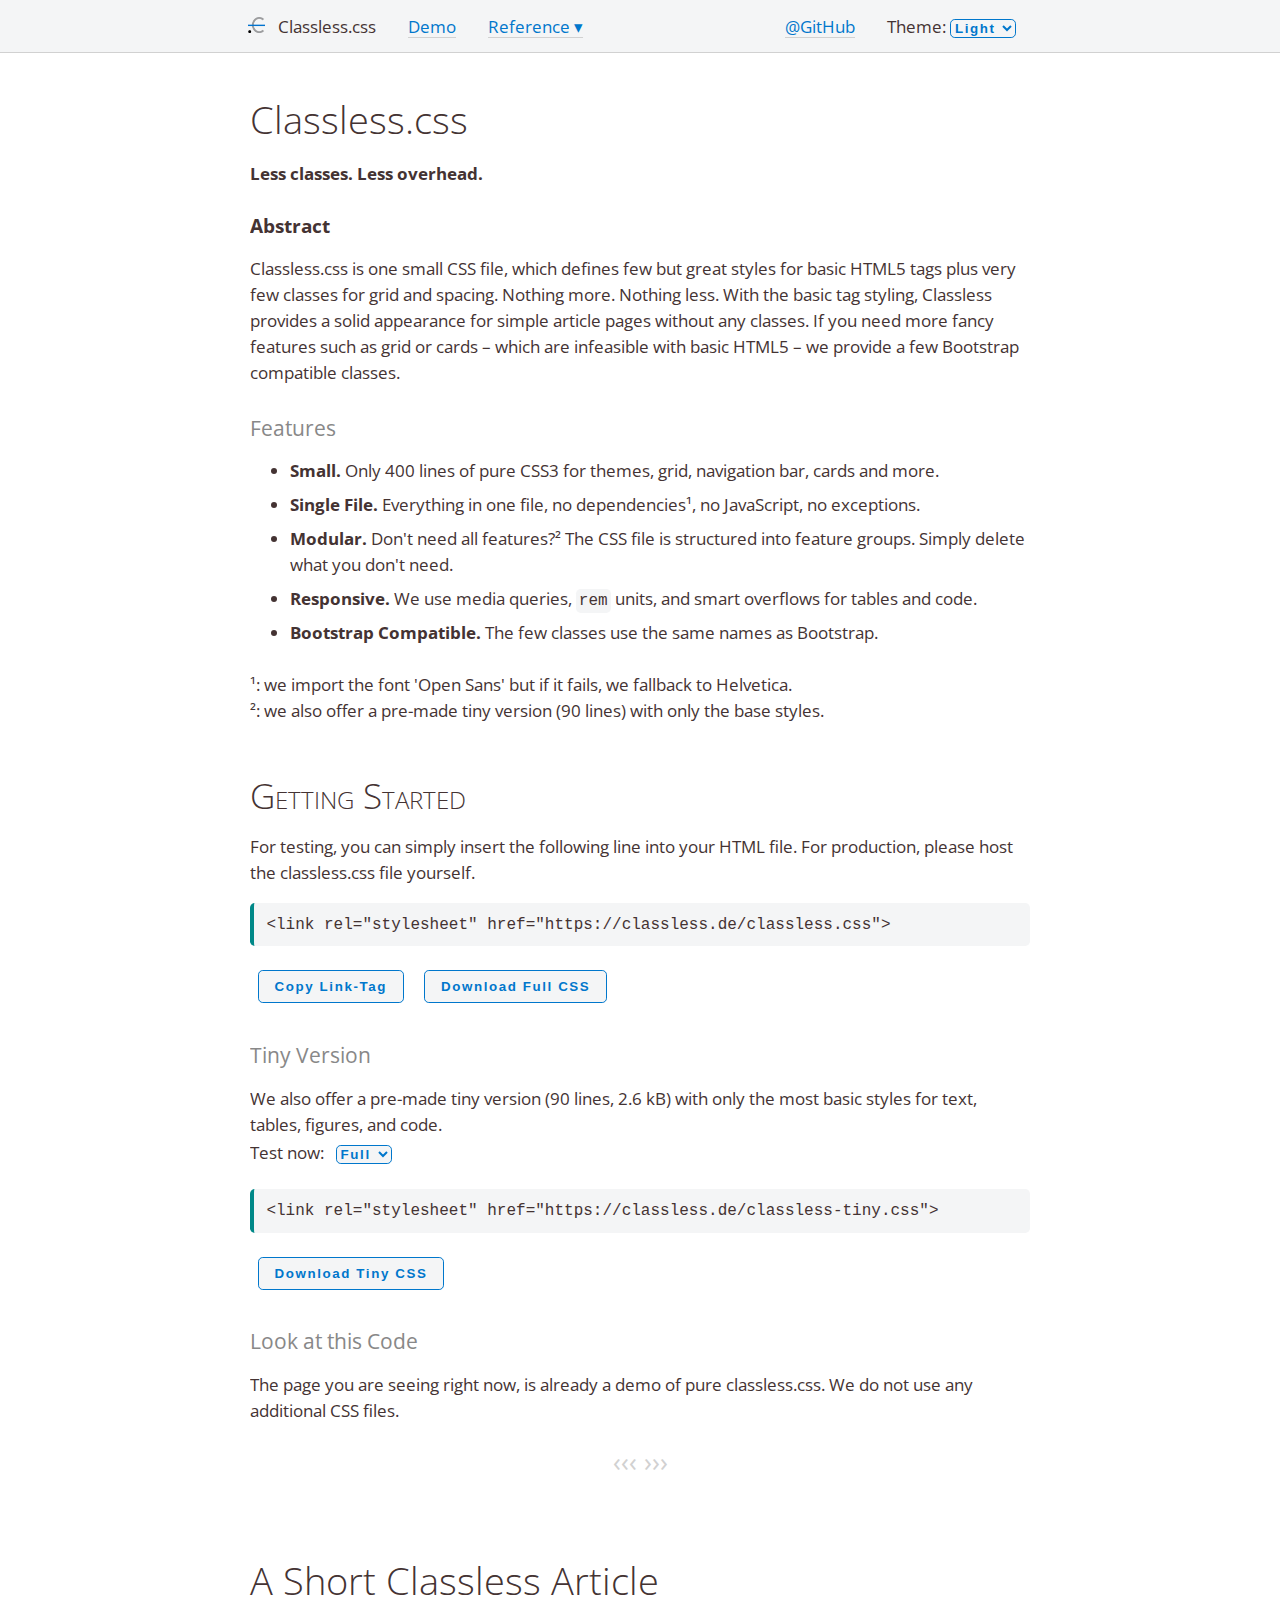
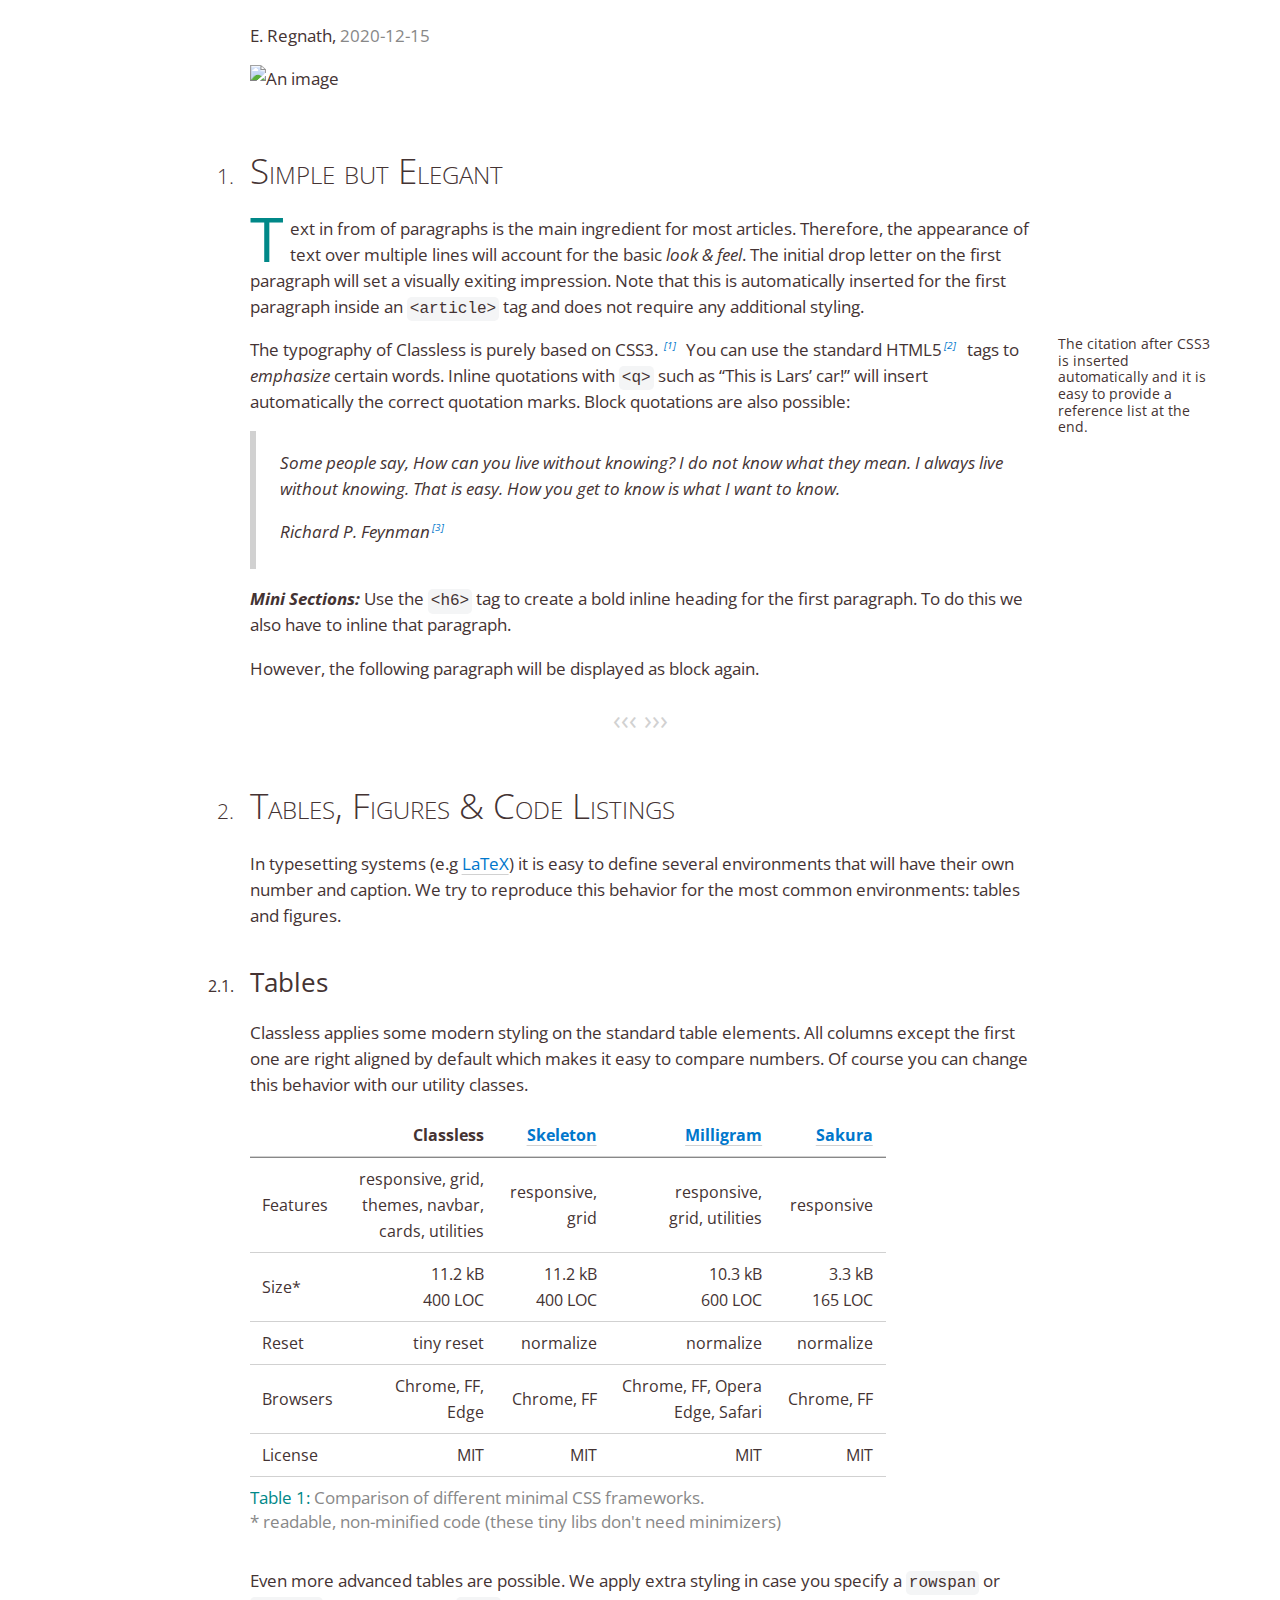
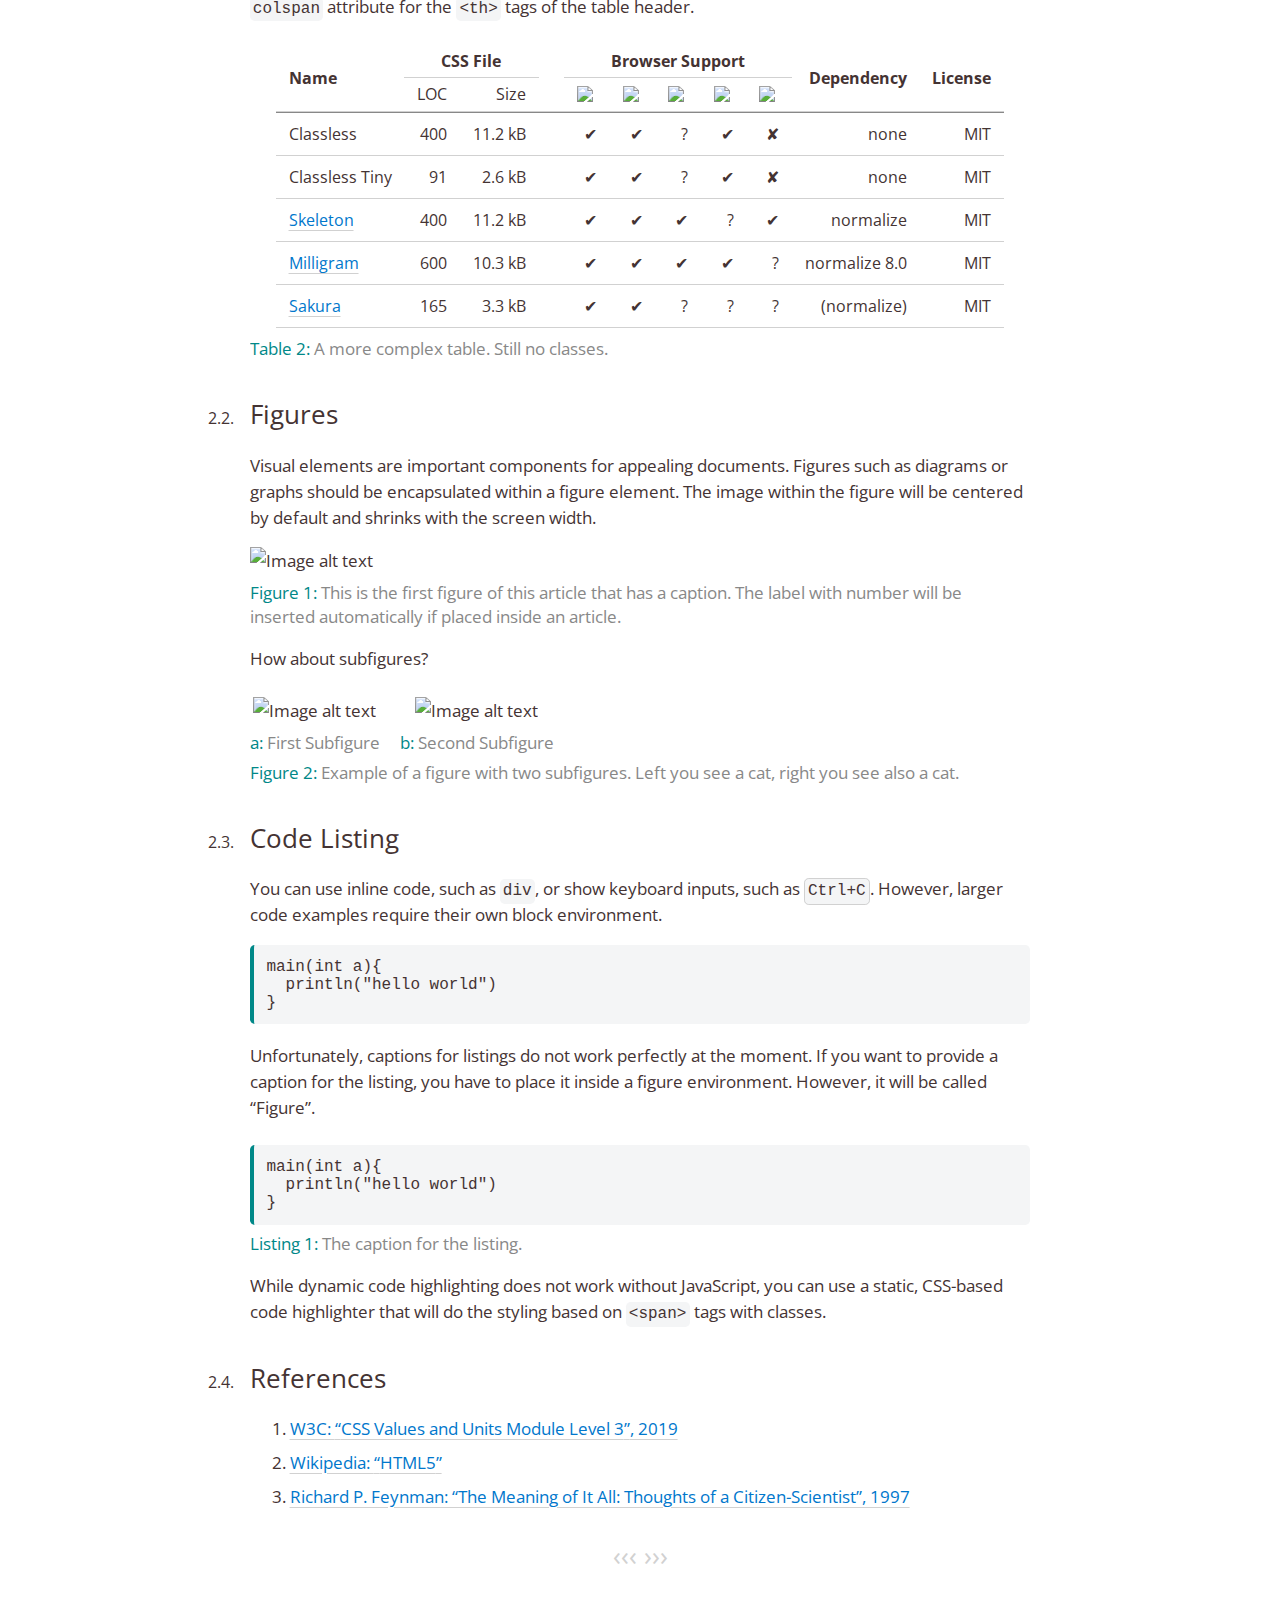
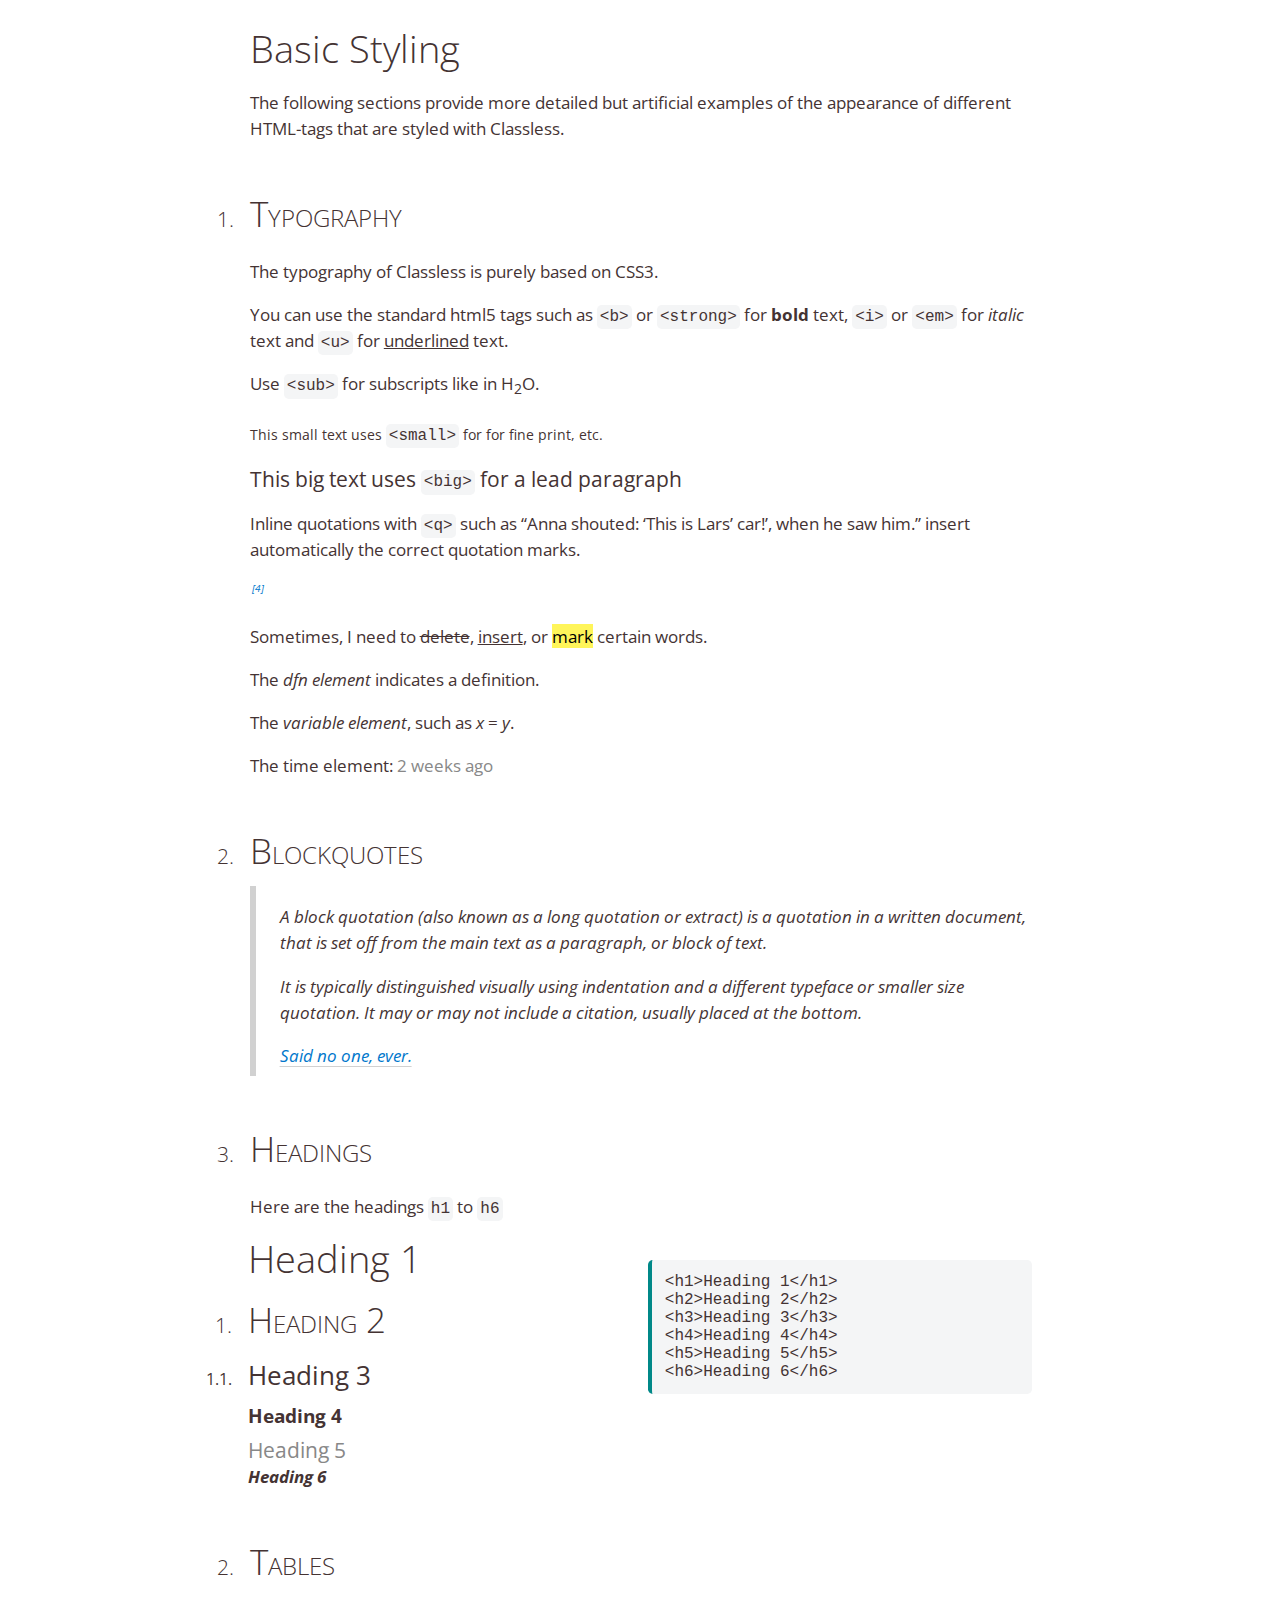
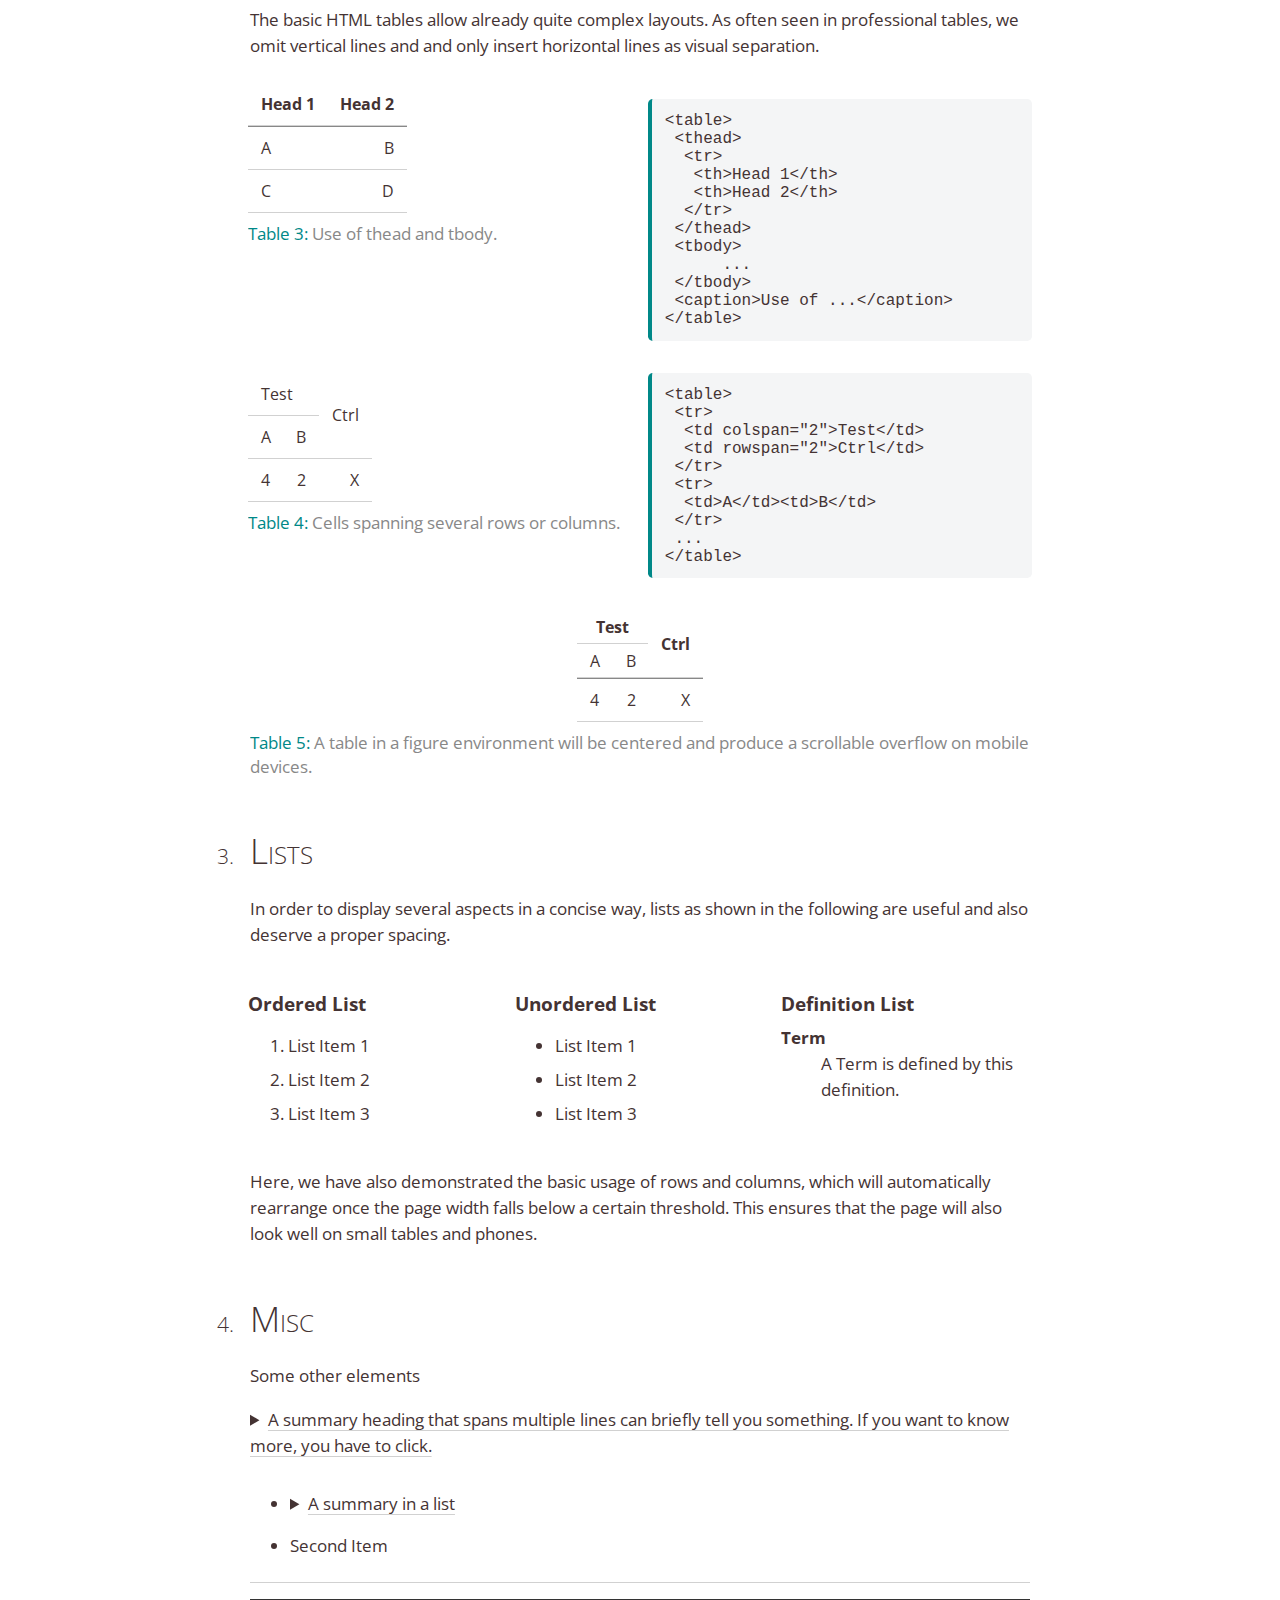
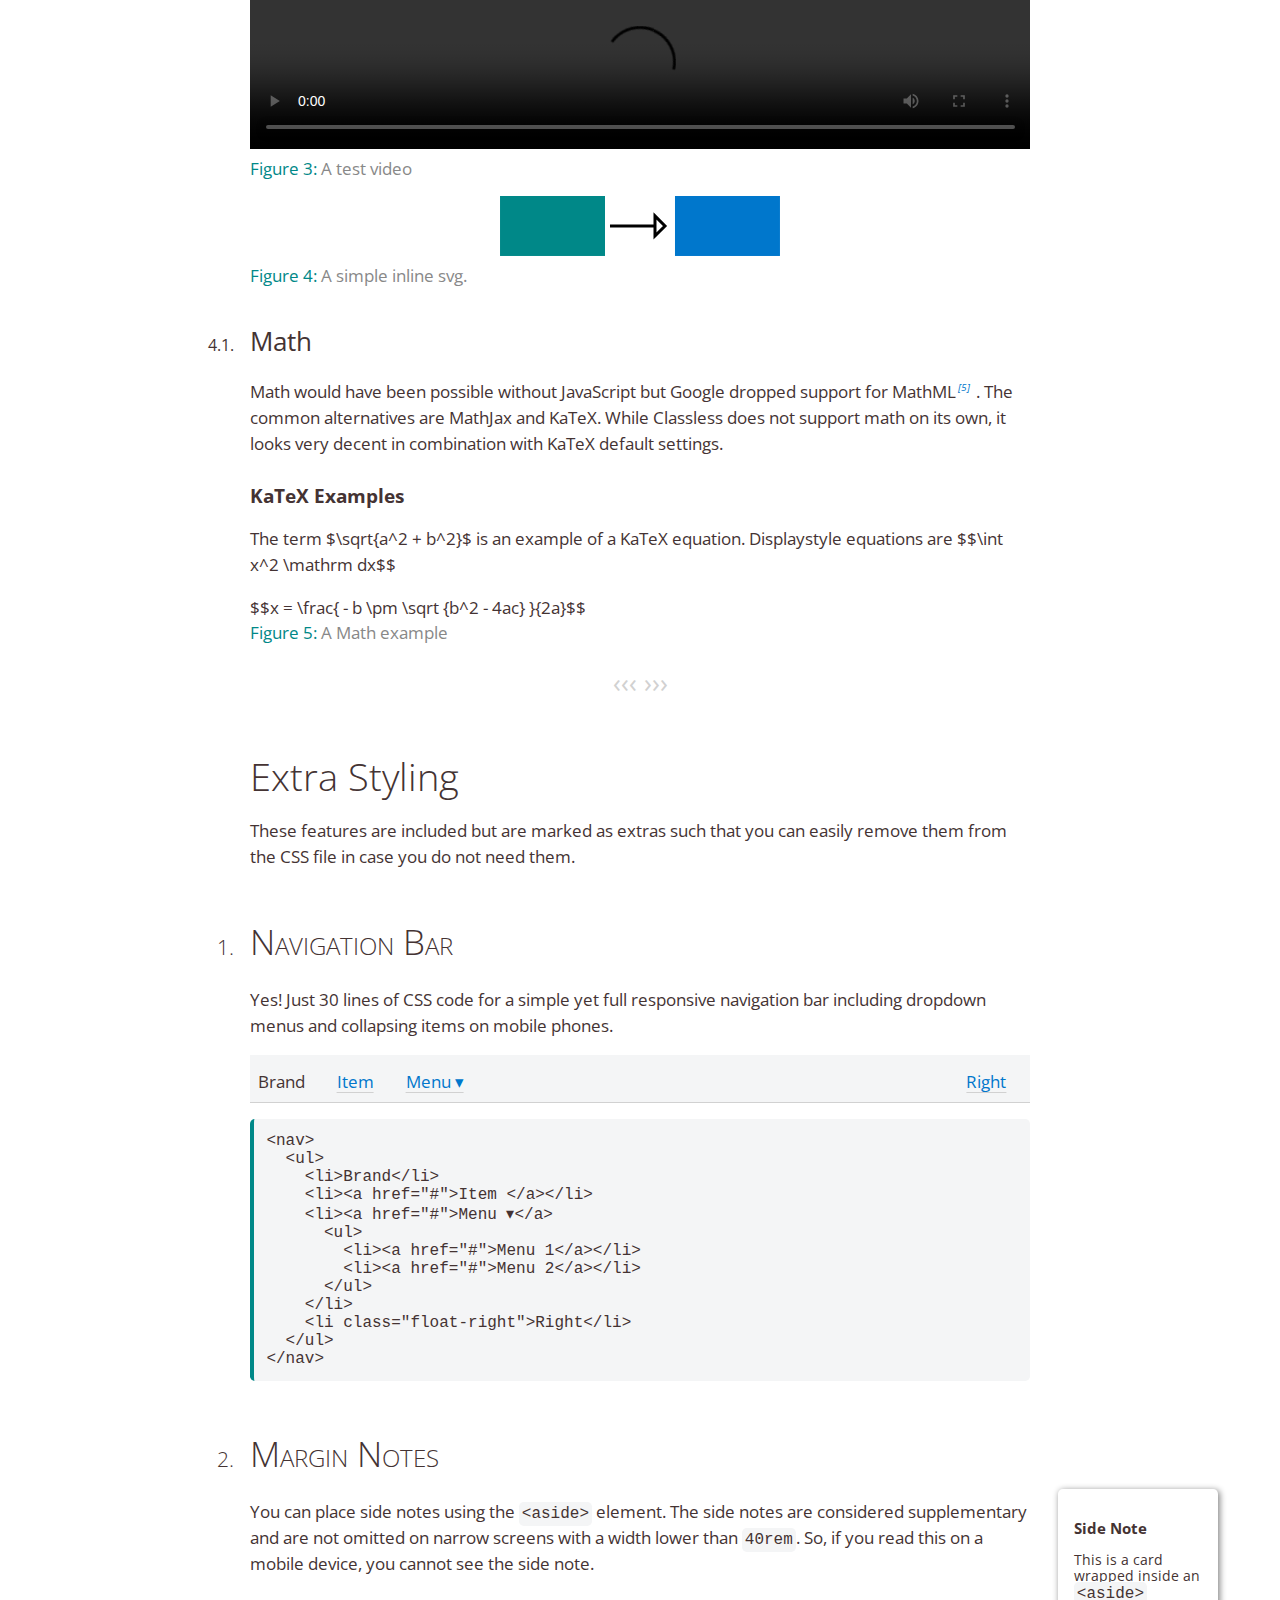
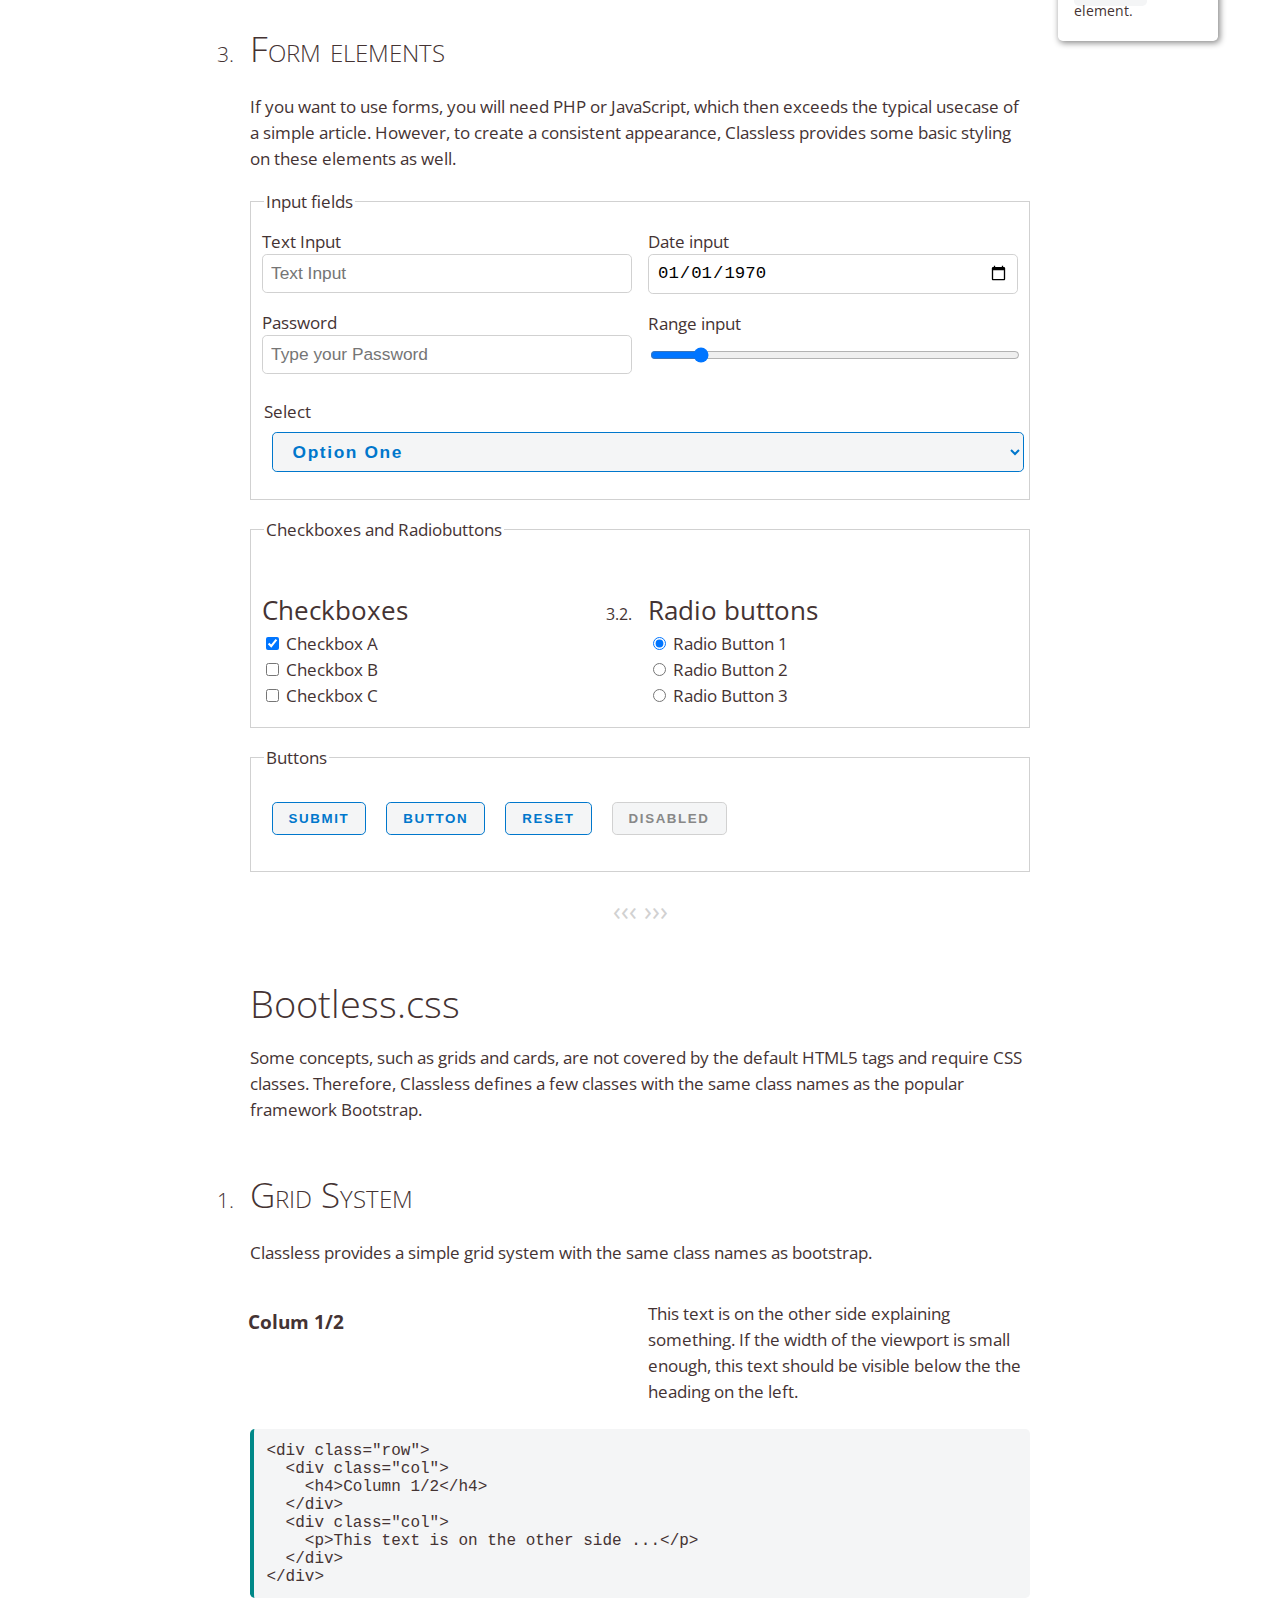
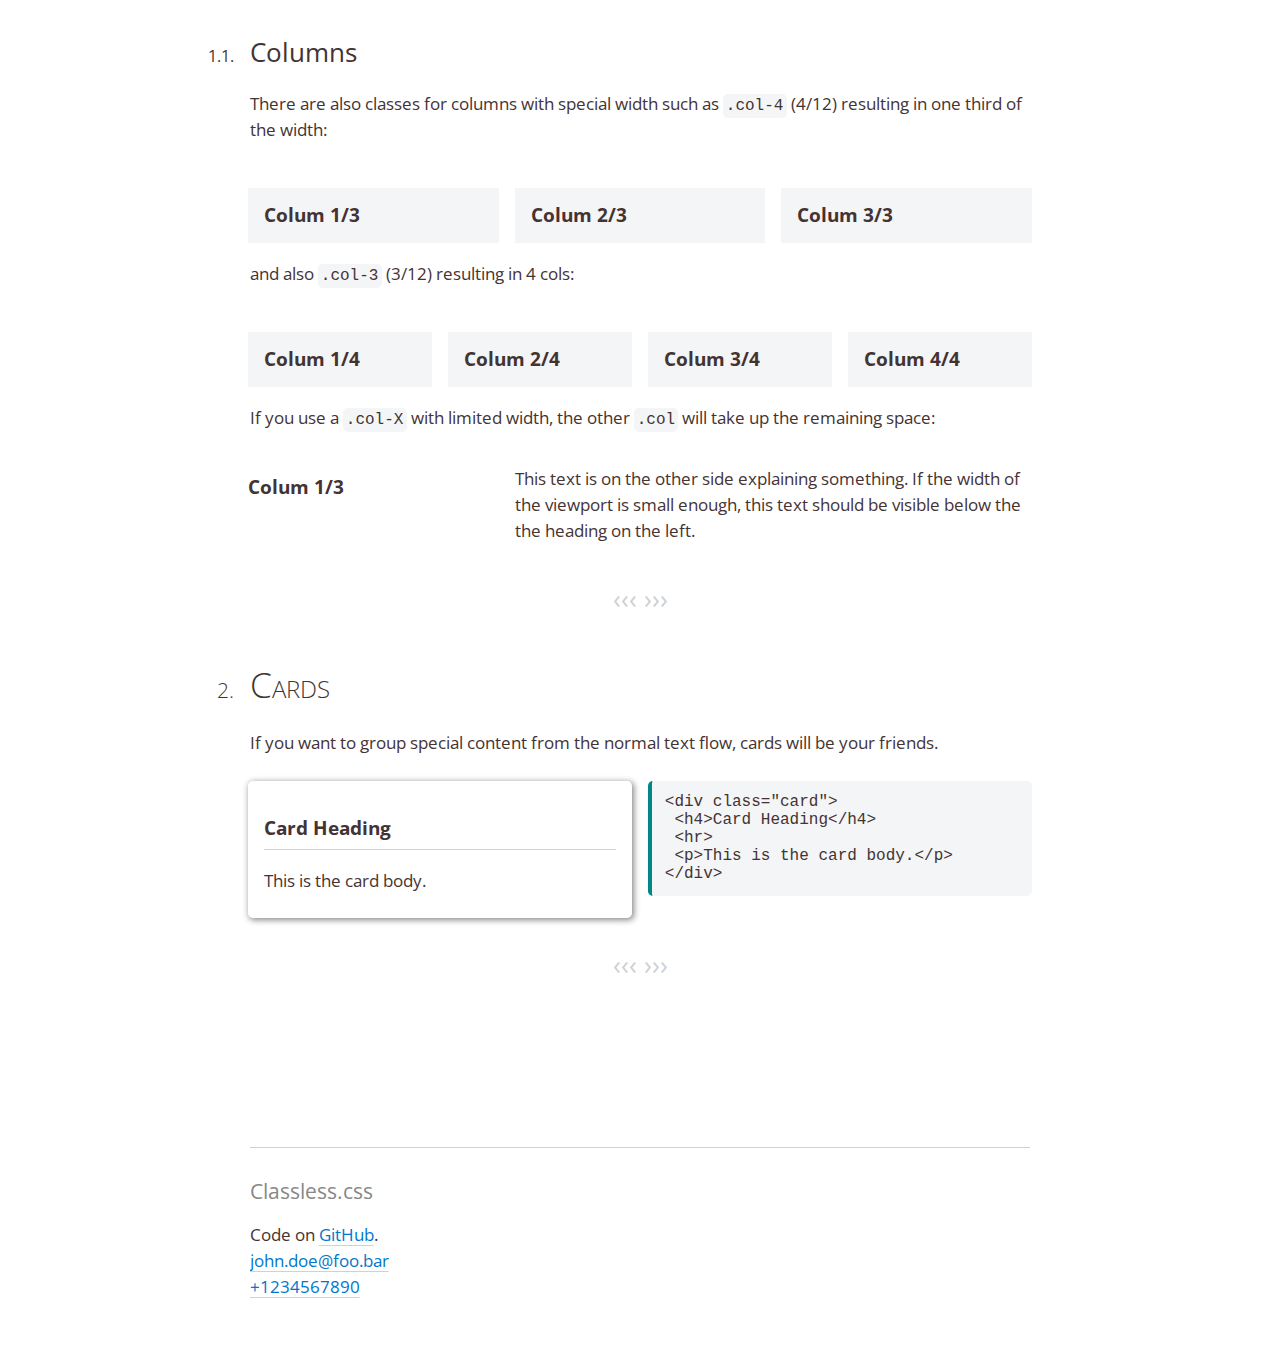
==== commit 2b35ad8e: "minor changes" ====
--- a/docs/index.html
+++ b/docs/index.html
@@ -3,30 +3,51 @@
 
 <head>
   <meta charset="utf-8">
+  <title>Classless.css – Less Classes. Less overhead.</title>
+  <meta name="description" content="Minimal CSS3 for basic HTML5 Tags.">
+  <meta name="keywords" content="CSS,Minimal,Tag,Style,Bootstrap">
+  <meta name="author" content="Emanuel Regnath">
   <meta name="viewport" content="width=device-width, initial-scale=1.0">
   <link rel="icon" type="image/png" href="favicon.png" sizes="any">
-  <title>Classless.css – No Classes. No overhead.</title>
-  <link href="https://fonts.googleapis.com/css?family=Open+Sans:300,400" rel="stylesheet">
-  <link rel="stylesheet" href="classless.css" />
+  <link id="cssfile" rel="stylesheet" href="classless.css" />
 </head>
 
 
 <body id="top">
 
 
+
+
+  <!-- Header -->
+  <header >
+  <section>
+    <h1>Classless.css</h1>
+    <p><strong>Less classes. Less overhead.</strong></p>
+
+
+  <!-- Navigation -->
   <nav>
     <ul>
       <li>
-        <img style="height: 1.0em;" src="favicon.svg">
+        <img style="height: 1.0rem;" src="favicon.png">
         <span >&ensp;Classless.css</span>
       </li>
-      <li><a href="#basic">Basic</a></li>
-      <li><a href="#extra">Extra</a></li>
-      <li class="dropdown"><a href="#bootless">Classes</a>
+      <li><a href="#demo">Demo</a></li>
+      <!-- <li><a href="#extra"></a></li> -->
+      <li class="dropdown"><a href="#bootless">Reference ▾</a>
         <ul>
-          <li><a href="#grid">Grid</a></li>
-          <li><a href="#cards">Cards</a></li>
+          <li><a href="#basic">Basics</a></li>
+          <li><a href="#extra">Extra</a></li>
+          <li><a href="#bootless">Bootless</a></li>
         </ul>
+      </li>
+      <li class="float-right">
+        Theme:
+        <select id="theme" onchange="switchTheme(this)" class="p-0 m-0">
+          <option value="1">Light</option>
+          <option value="2">Dark</option>
+          <option value="3">Sepia</option>
+        </select>
       </li>
       <li class="float-right"><a href="https://github.com/emareg/classlesscss">@GitHub</a></li>
     </ul>
@@ -34,272 +55,511 @@
 
 
 
-  <!-- Header -->
-  <header >
-  <section>
-    <h1>Classless.css</h1>
-    <strong>Less classes. Less overhead.</strong>
-    <p>Classless.css is one small CSS file, which defines few but great styles for basic HTML5 tags plus a few classes for grid and spacing. Nothing more. Nothing less.</p>
-  <!-- <hr> -->
-    <h2>Getting Started</h2>
-
-    <h5>Link to online version</h5>
-    You can simply insert the following two lines into your HTML file.
-    
-    <pre><code>
-&lt;link href="https://fonts.googleapis.com/css?family=Open+Sans:300,400" rel="stylesheet"&gt;
-&lt;link rel="stylesheet" href="http://emanuel.regnath.info/classlesscss/classless.css" /&gt;
-    </code></pre>
-    <button onclick='clipBoard("<link href=\"https://fonts.googleapis.com/css?family=Open+Sans:300,400\" rel=\"stylesheet\">\n<link rel=\"stylesheet\" href=\"classless.css\" />')>Copy to Clipboard</button>
-
-
-    <h5>Look at this Code</h5>
-    The page you are seeing right now, is already a demo of Classless.css, we do not use any additional custom CSS files.
-
+    <h4>Abstract</h4>
+    <p>Classless.css is one small CSS file, which defines few but great styles for basic HTML5 tags plus very few classes for grid and spacing. Nothing more. Nothing less. With the basic tag styling, Classless provides a solid appearance for simple article pages without any classes. If you need more fancy features such as grid or cards – which are infeasible with basic HTML5 – we provide a few Bootstrap compatible classes.</p>
 
     <h5>Features</h5>
     <ul>
-      <li>Bootstrap Compatible Classes</li>
+      <li><b>Small.</b> Only 400 lines of pure CSS3 for themes, grid, navigation bar, cards and more.</li>
+      <li><b>Single File.</b> Everything in one file, no dependencies¹, no JavaScript, no exceptions.</li>
+      <li><b>Modular.</b> Don't need all features?² The CSS file is structured into feature groups. Simply delete what you don't need.</li>
+      <li><b>Responsive.</b> We use media queries, <code>rem</code> units, and smart overflows for tables and code.</li>
+      <li><b>Bootstrap Compatible.</b> The few classes use the same names as Bootstrap.</li>
     </ul>
+    <p>¹: we import the font 'Open Sans' but if it fails, we fallback to Helvetica.</br>
+    ²: we also offer a pre-made tiny version (90 lines) with only the base styles.</p>
+
+    <h2>Getting Started</h2>
+    <p>For testing, you can simply insert the following line into your HTML file. For production, please host the classless.css file yourself.</p>
+    
+    <pre><code>&lt;link rel="stylesheet" href="https://classless.de/classless.css"&gt;</code></pre>
+    <button onclick='clipBoard("<link rel=\"stylesheet\" href=\"https://classless.de/classless.css\" />")'>Copy Link-Tag</button>
+    <a href="classless.css" download="classless.css"><button>Download Full CSS</button></a>
+
+    <h5>Tiny Version</h5>
+    <p>We also offer a pre-made tiny version (90 lines, 2.6 kB) with only the most basic styles for text, tables, figures, and code.<br>Test now: 
+      <select id="theme" onchange="switchCSS(this)" class="p-0">
+          <option value="1">Full</option>
+          <option value="2">Tiny</option>
+      </select>
+    </p>   
+    <pre><code>&lt;link rel="stylesheet" href="https://classless.de/classless-tiny.css"&gt;</code></pre>
+    <a href="classless-tiny.css" download="classless-tiny.css"><button>Download Tiny CSS</button></a>
+
+    <h5>Look at this Code</h5>
+    <p>The page you are seeing right now, is already a demo of pure classless.css. We do not use any additional CSS files.</p>
 
   </section>
   </header>
   
+
+
   
   <!-- Main page -->
   <main>
+    <article id="demo">
+    <section> 
+
+    <h1>A Short Classless Article</h1>
+    <p>E. Regnath, <time>2020-12-15</time></p>
+    <figure>
+      <img src="img/headerimg.jpg" alt="An image"/>
+      <!-- <figcaption>Heading Image.</figcaption> -->
+    </figure>
+
+       
+    <h2>Simple but Elegant</h2>
+    <p>Text in from of paragraphs is the main ingredient for most articles. 
+      Therefore, the appearance of text over multiple lines will account for the basic <i>look & feel</i>. The initial drop letter on the first paragraph will set a visually exiting impression. Note that this is automatically inserted for the first paragraph inside an <code>&lt;article&gt;</code> tag and does not require any additional styling.
+    </p> 
+    <aside>The citation after CSS3 is inserted automatically and it is easy to provide a reference list at the end.</aside>
+    <p>The typography of Classless is purely based on CSS3. <cite><a href="https://www.w3.org/TR/css-values-3/">W3C: <q>CSS Values and Units Module Level 3</q>, 2019</a></cite>
+    You can use the standard HTML5<cite><a href="https://en.wikipedia.org/wiki/HTML5">Wikipedia: <q>HTML5</q></a></cite> tags to <i>emphasize</i> certain words.
+      Inline quotations with <code>&lt;q&gt;</code> such as <q>This is Lars’ car!</q> will insert automatically the correct quotation marks. Block quotations are also possible:
+    </p>
+    <blockquote>
+      <p>Some people say, How can you live without knowing? I do not know what they mean. I always live without knowing. That is easy. How you get to know is what I want to know.</p>
+      <p>Richard P. Feynman<cite><a href="https://en.wikiquote.org/wiki/Richard_Feynman#The_Meaning_of_It_All_(1999)">Richard P. Feynman: “The Meaning of It All: Thoughts of a Citizen-Scientist”, 1997</a></cite></p>
+    </blockquote>
+
+    <h6>Mini Sections:</h6>
+    <p>Use the <code>&lt;h6&gt;</code> tag to create a bold inline heading for the first paragraph. To do this we also have to inline that paragraph.</p>
+    <p>However, the following paragraph will be displayed as block again. </p>
+
+    </section>
+
+
+
+    <section>
+    <h2>Tables, Figures & Code Listings</h2>
+    <p>In typesetting systems (e.g <a href="https://en.wikipedia.org/wiki/LaTeX">LaTeX</a>) it is easy to define several environments that will have their own number and caption. We try to reproduce this behavior for the most common environments: tables and figures.</p>
+
+
+    <h3>Tables</h3>
+    <p>Classless applies some modern styling on the standard table elements. All columns except the first one are right aligned by default which makes it easy to compare numbers. Of course you can change this behavior with our utility classes.</p>
+
+    <table>
+      <thead>
+        <tr>
+          <th></th>      
+          <th>Classless</th>      
+          <th><a href="http://getskeleton.com/">Skeleton</a></th>
+          <th><a href="https://milligram.io/">Milligram</a></th>
+          <th><a href="https://oxal.org/projects/sakura/">Sakura</a></th>
+        </tr>
+      </thead>
+      <tbody>
+        <tr>
+          <td>Features</td>      
+          <td>responsive, grid,<br>themes, navbar,<br>cards, utilities</td>      
+          <td>responsive,<br>grid</td>      
+          <td>responsive,<br>grid, utilities</td>
+          <td>responsive</td>
+        </tr>
+        <tr>
+          <td>Size*</td>      
+          <td>11.2 kB<br>400 LOC</td>      
+          <td>11.2 kB<br>400 LOC</td>      
+          <td>10.3 kB<br>600 LOC</td>
+          <td>3.3 kB <br>165 LOC</td>
+        </tr>
+        <tr>
+          <td>Reset</td>      
+          <td>tiny reset</td>      
+          <td>normalize</td>      
+          <td>normalize</td>
+          <td>normalize</td>
+        </tr>
+        <tr>
+          <td>Browsers</td>      
+          <td>Chrome, FF,<br>Edge</td>      
+          <td>Chrome, FF</td>      
+          <td>Chrome, FF, Opera<br> Edge, Safari</td>      
+          <td>Chrome, FF</td>
+        </tr>
+        <tr>
+          <td>License</td>      
+          <td>MIT</td>      
+          <td>MIT</td>      
+          <td>MIT</td>      
+          <td>MIT</td>      
+        </tr>          
+      </tbody>
+      <caption>Comparison of different minimal CSS frameworks.<br>* readable, non-minified code (these tiny libs don't need minimizers)</caption> 
+    </table>
+
+    <p>Even more advanced tables are possible. We apply extra styling in case you specify a <code>rowspan</code> or <code>colspan</code> attribute for the <code>&lt;th&gt;</code> tags of the table header.</p>
+
+    <figure>   
+      <table>
+        <thead>
+        <tr>
+          <th rowspan="2">Name</th>
+          <th colspan="2">CSS File</th>
+          <th rowspan="2"></th>
+          <th colspan="5">Browser Support</th>
+          <th rowspan="2">Dependency</th>
+          <th rowspan="2">License</th>
+        </tr>
+        <tr>
+          <td>LOC</td><td>Size</td>
+          <td><img src="https://edent.github.io/SuperTinyIcons/images/svg/chrome.svg" width="20"></td>
+          <td><img src="https://edent.github.io/SuperTinyIcons/images/svg/firefox.svg" width="20"></td>
+          <td><img src="https://edent.github.io/SuperTinyIcons/images/svg/safari.svg" width="20"></td>
+          <td><img src="https://edent.github.io/SuperTinyIcons/images/svg/edge.svg" width="20"></td>
+          <td><img src="https://upload.wikimedia.org/wikipedia/commons/1/18/Internet_Explorer_10%2B11_logo.svg" width="20"></td>
+        </tr>
+        </thead>
+        <tbody>
+        <tr>
+          <td>Classless</td>
+          <td>400</td><td>11.2 kB</td>
+          <td></td><td>✔</td><td>✔</td><td>?</td><td>✔</td><td>✘</td>
+          <td>none</td>
+          <td>MIT</td>
+        </tr>
+        <tr><td>Classless Tiny</td>
+          <td>91</td><td>2.6 kB</td>
+          <td></td><td>✔</td><td>✔</td><td>?</td><td>✔</td><td>✘</td>
+          <td>none</td>
+          <td>MIT</td>
+        </tr>
+        <tr>
+          <td><a href="http://getskeleton.com/">Skeleton</a></td>
+          <td>400</td><td>11.2 kB</td>
+          <td></td><td>✔</td><td>✔</td><td>✔</td><td>?</td><td>✔</td>
+          <td>normalize</td>
+          <td>MIT</td>
+        </tr>
+        <tr>
+          <td><a href="https://milligram.io/">Milligram</a></td>
+          <td>600</td><td>10.3 kB</td>
+          <td></td><td>✔</td><td>✔</td><td>✔</td><td>✔</td><td>?</td>
+          <td>normalize 8.0</td>
+          <td>MIT</td>
+        </tr>
+        <tr>
+          <td><a href="https://oxal.org/projects/sakura/">Sakura</a></td>
+          <td>165</td><td>3.3 kB</td>
+          <td></td><td>✔</td><td>✔</td><td>?</td><td>?</td><td>?</td>
+          <td>(normalize)</td>  <!-- Sakura only recommends normalize -->
+          <td>MIT</td>
+        </tr>
+        </tbody>  
+      </table>
+      <figcaption>A more complex table. Still no classes.</figcaption> 
+    </figure>
+
+
+
+      <h3>Figures</h3>
+      <p>Visual elements are important components for appealing documents. Figures such as diagrams or graphs should be encapsulated within a figure element. The image within the figure will be centered by default and shrinks with the screen width.</p>
+      <figure>
+        <img src="http://placekitten.com/480/320" alt="Image alt text">
+        <!-- <img src="http://placekitten.com/180/320" alt="Image alt text"> -->
+        <figcaption>This is the first figure of this article that has a caption. The label with number will be inserted automatically if placed inside an article.</figcaption>
+      </figure>
+
+      <p>How about subfigures?</p>
+      <figure>
+        <figure>
+          <img src="http://placekitten.com/240/320" alt="Image alt text">
+          <figcaption>First Subfigure</figcaption>
+        </figure>
+        <figure>
+          <img src="http://placekitten.com/420/320" alt="Image alt text">
+          <figcaption>Second Subfigure</figcaption>
+        </figure>
+        <figcaption>Example of a figure with two subfigures. Left you see a cat, right you see also a cat.</figcaption>
+      </figure>
+
+
+
+      <h3>Code Listing</h3>
+      <p>You can use inline code, such as <code>div</code>, or show keyboard inputs, such as <kbd>Ctrl+C</kbd>. 
+      However, larger code examples require their own block environment.</p>
+      
+        <pre><code>main(int a){
+  println("hello world")
+}</code></pre>
+
+      <p>Unfortunately, captions for listings do not work perfectly at the moment. If you want to provide a caption for the listing, you have to place it inside a figure environment. However, it will be called <q>Figure</q>.</p>
+      <figure>
+        <pre><code>main(int a){
+  println("hello world")
+}</code></pre>
+        <figcaption>The caption for the listing.</figcaption>        
+      </figure>
+
+        
+      <p>While dynamic code highlighting does not work without JavaScript, you can use a static, CSS-based code highlighter that will do the styling based on <code>&lt;span&gt;</code> tags with classes.</p>
+
+
+      <h3>References</h3>
+      <ol>
+        <li><a href="https://www.w3.org/TR/css-values-3/">W3C: <q>CSS Values and Units Module Level 3</q>, 2019</a></li>
+        <li><a href="https://en.wikipedia.org/wiki/HTML5">Wikipedia: <q>HTML5</q></a></li>
+        <li><a href="https://en.wikiquote.org/wiki/Richard_Feynman#The_Meaning_of_It_All_(1999)">Richard P. Feynman: “The Meaning of It All: Thoughts of a Citizen-Scientist”, 1997</a></li>
+      </ol>
+
+    </section>
+
+
+
 
 
     <section id="basic">
-
-
-    <h1>Text Elements</h1>
+    <h1>Basic Styling</h1>
+    <p>The following sections provide more detailed but artificial examples of the appearance of different HTML-tags that are styled with Classless.</p>
+
+
+    <h2>Typography</h2>
     <p>The typography of Classless is purely based on CSS3.</p>
     <p>You can use the standard html5 tags such as <code>&lt;b&gt;</code> or <code>&lt;strong&gt;</code> for <b>bold</b> text, <code>&lt;i&gt;</code> or <code>&lt;em&gt;</code> for <i>italic</i> text and <code>&lt;u&gt;</code> for <u>underlined</u> text.</p>
     <p>Use <code>&lt;sub&gt;</code> for subscripts like in H<sub>2</sub>O.</p>
     <p><small>This small text uses <code>&lt;small&gt;</code> for for fine print, etc.</small></p>
     <p><big>This big text uses <code>&lt;big&gt;</code> for a lead paragraph</big></p>
-    <p>Inline quotations with <code>&lt;q&gt;</code> such as <q>This is Lars’ car!</q> insert automatically the correct quotation marks.</p>
+    <p>Inline quotations with <code>&lt;q&gt;</code> such as <q>Anna shouted: <q>This is Lars’ car!</q>, when he saw him.</q> insert automatically the correct quotation marks.</p>
     <p><cite>This is a citation.</cite></p>
+    <p>Sometimes, I need to <del>delete</del>, <ins>insert</ins>, or <mark>mark</mark> certain words.</p>
     <p>The <dfn>dfn element</dfn> indicates a definition.</p>
-    <p>The <mark>mark element</mark> indicates a highlight.</p>
     <p>The <var>variable element</var>, such as <var>x</var> = <var>y</var>.</p>
     <p>The time element: <time datetime="2013-04-06T12:32+00:00">2 weeks ago</time></p>
 
 
-    <article>
-      <h2>Blockquotes</h2>
-      <div>
-        <blockquote>
-          <p>A block quotation (also known as a long quotation or extract) is a quotation in a written document, that is set off from the main text as a paragraph, or block of text.</p>
-          <p>It is typically distinguished visually using indentation and a different typeface or smaller size quotation. It may or may not include a citation, usually placed at the bottom.</p>
-          <cite><a href="#!">Said no one, ever.</a></cite>
-        </blockquote>
-      </div>
-    </article>
-
-
-
-      <h2>Headings</h2> 
-      <p> Here are the headings <code>h1</code> to <code>h6</code></p>
-      
-      <div class="row">
-        <div class="col">      
-          <div>
-            <h1 class="my-0">Heading 1</h1>
-            <h2>Heading 2</h2>
-            <h3>Heading 3</h3>
-            <h4>Heading 4</h4>
-            <h5>Heading 5</h5>
-            <h6>Heading 6</h6>
-          </div>
+
+    <h2>Blockquotes</h2>
+    <div>
+      <blockquote>
+        <p>A block quotation (also known as a long quotation or extract) is a quotation in a written document, that is set off from the main text as a paragraph, or block of text.</p>
+        <p>It is typically distinguished visually using indentation and a different typeface or smaller size quotation. It may or may not include a citation, usually placed at the bottom.</p>
+        <cite><a href="#!">Said no one, ever.</a></cite>
+      </blockquote>
+    </div>
+
+
+
+    <h2>Headings</h2> 
+    <p> Here are the headings <code>h1</code> to <code>h6</code></p>
+    
+    <div class="row">
+      <div class="col">      
+        <div>
+          <h1 class="m-0">Heading 1</h1>
+          <h2>Heading 2</h2>
+          <h3>Heading 3</h3>
+          <h4>Heading 4</h4>
+          <h5>Heading 5</h5>
+          <h6>Heading 6</h6>
         </div>
-        <div class="col pt-1">
-          <pre><code>&lt;h1&gt;Heading 1&lt;/h1&gt;
+      </div>
+      <div class="col pt-1">
+        <pre><code>&lt;h1&gt;Heading 1&lt;/h1&gt;
 &lt;h2&gt;Heading 2&lt;/h2&gt;
 &lt;h3&gt;Heading 3&lt;/h3&gt;
 &lt;h4&gt;Heading 4&lt;/h4&gt;
 &lt;h5&gt;Heading 5&lt;/h5&gt;
 &lt;h6&gt;Heading 6&lt;/h6&gt;</code></pre>
 
-        </div>
-      </div>
-
-
-
-
-
-
-      <h2>Lists</h2>
-      <div class="row">
-        <div class="col">
-        <h3>Ordered List</h3>
-        <ol>
-          <li>List Item 1</li>
-          <li>List Item 2</li>
-          <li>List Item 3</li>
-        </ol>
-        </div>
-        <div class="col">
-        <h3>Unordered List</h3>
-        <ul>
-          <li>List Item 1</li>
-          <li>List Item 2</li>
-          <li>List Item 3</li>
-        </ul>
-        </div>
-        <div class="col">
-        <h3>Definition List</h3>
-        <dl>
-          <dt>Term</dt>
-          <dd>A Term is defined by this definition.</dd>
-        </dl>
-        </div>
-      </div>
-
-
-
-    <h2>Code</h2>
-    <p>
-    You can use inline code such <code>div</code> with <code>&lt;code&gt;div&lt;/code&gt;</code> or show keyboard inputs such as <kbd>Ctrl+C</kbd> with <code>&lt;kbd&gt;Ctrl+C&lt;/kbd&gt;</code>.
-    </p>
-
-
-    <h3>Code Listing</h3>
-    <pre><code>main(int a){
-  println("hello world")
-}</code></pre>
-
-
-    <h3>Pre-formatted text</h3>
-    <pre>  ! " # $ % &amp; ' ( ) * + , - . /
-  0 1 2 3 4 5 6 7 8 9 : ; &lt; = &gt; ?
-  @ A B C D E F G H I J K L M N O
-  P Q R S T U V W X Y Z [ \ ] ^ _
-  ` a b c d e f g h i j k l m n o
-  p q r s t u v w x y z { | } ~ </pre>
-          
-
-
-
-
-
-
-  </section>
-
-
-  <section id="tables">
-    <h1>Tables and Figures</h1>
-    
+      </div>
+    </div>
+
+
+
     <h2>Tables</h2>
-    <p><strong>Classless</strong> applies some modern styling on the standard table elements. All columns except the first one are right aligned by default which makes it easy to compare numbers. Of course you can change this behavior with our utility classes.</p>
-
+    <p>The basic HTML tables allow already quite complex layouts. As often seen in professional tables, we omit vertical lines and and only insert horizontal lines as visual separation.</p>
+    <div class="row">
+      <div class="col">      
+        <table>
+          <thead><tr>
+            <th>Head 1</th>  <th>Head 2</th>      
+          </tr></thead>
+          <tbody>
+            <tr>
+              <td>A</td>      
+              <td>B</td>      
+            </tr>
+            <tr>
+              <td>C</td>      
+              <td>D</td>      
+            </tr>          
+          </tbody>
+          <caption>Use of thead and tbody.</caption> 
+        </table>
+      </div>
+      <div class="col pt-1">
+        <pre><code>&lt;table&gt;
+ &lt;thead&gt;
+  &lt;tr&gt;
+   &lt;th&gt;Head 1&lt;/th&gt;      
+   &lt;th&gt;Head 2&lt;/th&gt;      
+  &lt;/tr&gt;
+ &lt;/thead&gt;
+ &lt;tbody&gt;
+      ...                
+ &lt;/tbody&gt;
+ &lt;caption&gt;Use of ...&lt;/caption&gt; 
+&lt;/table&gt;</code></pre>
+
+      </div>
+    </div>
+   
+
+
+  <div class="row">
+    <div class="col">      
+      <table>
+        <tr>
+          <td colspan="2">Test</td>
+          <td rowspan="2">Ctrl</td>
+        </tr>
+        <tr><td>A</td><td>B</td></tr>
+        <tr><td>4</td><td>2</td><td>X</td></tr>       
+        <caption>Cells spanning several rows or columns.</caption> 
+      </table>
+    </div>
+    <div class="col">
+      <pre><code>&lt;table&gt;
+ &lt;tr&gt;
+  &lt;td colspan=&quot;2&quot;&gt;Test&lt;/td&gt;
+  &lt;td rowspan=&quot;2&quot;&gt;Ctrl&lt;/td&gt;
+ &lt;/tr&gt;
+ &lt;tr&gt;
+  &lt;td&gt;A&lt;/td&gt;&lt;td&gt;B&lt;/td&gt;
+ &lt;/tr&gt;
+ ...
+&lt;/table&gt;</code></pre>
+    </div>
+  </div>
+
+
+    <figure>
       <table>
         <thead>
-          <tr>
-            <th></th>      
-            <th>Classless</th>      
-            <th><a href="http://getskeleton.com/">Skeleton</a></th>
-            <th><a href="https://milligram.io/">Milligram</a></th>
-            <th><a href="https://oxal.org/projects/sakura/">Sakura</th>
-          </tr>
-        </thead>
+        <tr>
+          <th colspan="2">Test</th>
+          <th rowspan="2">Ctrl</th>
+        </tr>
+        <tr><td>A</td><td>B</td></tr>
+      </thead>
         <tbody>
-          <tr>
-            <td>Features</td>      
-            <td>responsive,<br>grid, navbar,<br>cards, utilities</td>      
-            <td>responsive,<br>grid</td>      
-            <td>responsive,<br>grid, utilities</td>
-            <td>responsive</td>
-          </tr>
-          <tr>
-            <td>Size*</td>      
-            <td>8.6 kB<br>300 LOC</td>      
-            <td>11.2 kB<br>400 LOC</td>      
-            <td>10.3 kB<br>600 LOC</td>
-            <td>3.3 kB <br>165 LOC</td>
-          </tr>
-          <tr>
-            <td>Reset</td>      
-            <td>tiny reset</td>      
-            <td>normalize</td>      
-            <td>normalize</td>
-            <td>none</td>
-          </tr>
-          <tr>
-            <td>Browsers</td>      
-            <td>Chrome, FF</td>      
-            <td>Chrome, FF</td>      
-            <td>Chrome, FF, Opera<br> IE, Edge, Safari</td>      
-            <td>Chrome, FF</td>
-          </tr>
-          <tr>
-            <td>License</td>      
-            <td>MIT</td>      
-            <td>MIT</td>      
-            <td>MIT</td>      
-            <td>MIT</td>      
-          </tr>          
+        <tr><td>4</td><td>2</td><td>X</td></tr>
         </tbody>
-        <caption>Table 1: Comparison of different minimal CSS frameworks</caption> 
       </table>
-
-      <p>* readable, non-minified code (these tiny libs don't need minimizers)</p>
-
-
-
-
-          
-
-      <h2>Figures</h2>
-      <div>
-        <figure>
-          <img src="http://placekitten.com/420/420" alt="Image alt text">
-          <figcaption>Here is a caption for this image.</figcaption>
-        </figure>
-      </div>
-      <pre><code>&lt;div&gt;
-  &lt;figure&gt;
-    &lt;img src="http://placekitten.com/420/420" alt="Image alt text"&gt;
-    &lt;figcaption&gt;Here is a caption for this image.&lt;/figcaption&gt;
-  &lt;/figure&gt;
-&lt;/div&gt;</code></pre>
-
-
-      <h2>Horizontal rules</h2>
-      <div>
-        <hr>
-      </div>
-      <pre><code>&lt;hr&gt;</code></pre>
-
-
-
+      <figcaption>A table in a figure environment will be centered and produce a scrollable overflow on mobile devices.</figcaption>
+    </figure>
+
+
+
+
+
+
+
+    <h2>Lists</h2>
+    <p>In order to display several aspects in a concise way, lists as shown in the following are useful and also deserve a proper spacing.</p>
+    <div class="row">
+      <div class="col">
+      <h4>Ordered List</h4>
+      <ol>
+        <li>List Item 1</li>
+        <li>List Item 2</li>
+        <li>List Item 3</li>
+      </ol>
+      </div>
+      <div class="col">
+      <h4>Unordered List</h4>
+      <ul>
+        <li>List Item 1</li>
+        <li>List Item 2</li>
+        <li>List Item 3</li>
+      </ul>
+      </div>
+      <div class="col">
+      <h4>Definition List</h4>
+      <dl>
+        <dt>Term</dt>
+        <dd>A Term is defined by this definition.</dd>
+      </dl>
+      </div>
+    </div>
+    <p>Here, we have also demonstrated the basic usage of rows and columns, which will automatically rearrange once the page width falls below a certain threshold. This ensures that the page will also look well on small tables and phones.</p>
+
+    <h2>Misc</h2>
+    <p>Some other elements</p>
+    <details>
+    <summary>A summary heading that spans multiple lines can briefly tell you something. If you want to know more, you have to click.</summary>
+    <p>These are the details that only become visible once you click on the the summary heading. This is great to hide supplementary information by default.</p>
+  </details>
+
+    <ul>
+      <li>
+        <details>
+          <summary>A summary in a list</summary>
+          <p>These are the details that only become visible once you click on the the summary heading. This is great to hide supplementary information by default.</p>
+        </details>
+      </li>
+      <li>Second Item</li>
+    </ul>
+
+
+    <hr>
+
+    <figure>
+      <video controls>
+        <source src="https://www.w3schools.com/html/mov_bbb.mp4" type="video/mp4">
+      </video>
+      <figcaption>A test video</figcaption>
+    </figure>
+
+
+    <figure>
+      <svg width="74.08mm" height="15.87mm" version="1.1" viewBox="0 0 74.08 15.87" xmlns="http://www.w3.org/2000/svg">
+       <g transform="translate(-30.43 -73.43)">
+        <rect x="30.43" y="73.43" width="27.78" height="15.87" fill="#008888" style="paint-order:normal"/>
+        <path d="m59.53 81.36h11.91l1e-6 2.646 2.646-2.646-2.646-2.646-1e-6 2.646" fill="none" stroke="#000000" stroke-width=".7937"/>
+        <rect x="76.73" y="73.43" width="27.78" height="15.87" fill="#0077cc" style="paint-order:normal"/>
+       </g>
+      </svg>
+      <figcaption>A simple inline svg.</figcaption>
+    </figure>
+
+    <h3>Math</h3>
+    <p>Math would have been possible without JavaScript but Google dropped support for MathML<cite><a href="https://www.cnet.com/news/google-subtracts-mathml-from-chrome-and-anger-multiplies">CNET: “Google subtracts MathML from Chrome, and anger multiplies”, 2013</a></cite>.
+    The common alternatives are MathJax and KaTeX. While Classless does not support math on its own, it looks very decent in combination with KaTeX default settings.</p>
+
+    <h4>KaTeX Examples</h4>
+    <p>The term $\sqrt{a^2 + b^2}$ is an example of a KaTeX equation. Displaystyle equations are $$\int x^2 \mathrm dx$$</p>
+
+    <figure>
+      $$x = \frac{ - b \pm \sqrt {b^2 - 4ac} }{2a}$$
+      <figcaption>A Math example</figcaption>
+    </figure>
 
   </section>
 
 
 
 
-
   <section id="extra">
 
-    <h1>Extra</h1>
+    <h1>Extra Styling</h1>
     <p>These features are included but are marked as extras such that you can easily remove them from the CSS file in case you do not need them.</p>
 
     <h2>Navigation Bar</h2>
-    <p>Yes! Just 30 lines of CSS code for a simple yet full responsive navigation bar including dropdown menus and callapsing items on mobile phones.</p>
-    <div>
-    <nav class="bg-light">
+    <p>Yes! Just 30 lines of CSS code for a simple yet full responsive navigation bar including dropdown menus and collapsing items on mobile phones.</p>
+    
+    <div>  
+    <nav class="bg-light" style="position: relative;">
       <ul>
         <li>Brand</li>
-        <li><a href="#">Item </a></li>
-        <li><a href="#">Menu ▾</a>
+        <li><a href="#extra">Item </a></li>
+        <li><a href="#extra">Menu ▾</a>
           <ul>
-            <li><a href="#grid">Menu 1</a></li>
-            <li><a href="#cards">Menu 2</a></li>
+            <li><a href="#extra">Menu 1</a></li>
+            <li><a href="#extra">Menu 2</a></li>
           </ul>
         </li>
-        <li class="float-right">Right</li>
+        <li class="float-right"><a>Right</a></li>
       </ul>
     </nav>
     </div>
@@ -322,123 +582,105 @@
 
 
     <h2>Margin Notes</h2>
-    <p>You can place side notes using the <code>&lt;aside&gt;</code>element.</p> 
-
     <aside>
       <div class="card">
-      <h4>Look at the Code</h4>
-      <p>Even this page only uses <code>classless.css</code>.</p>
+      <h4>Side Note</h4>
+      <p>This is a card wrapped inside an <code>&lt;aside&gt;</code> element.</p>
       </div>
     </aside>
-
-
-
-      <h2>Form elements</h2>
-      <form>
-        <fieldset>
-          <legend>Input fields</legend>
-
-          <div class="row">
-            <div class="col">
-              <label for="in_text">Text Input</label>
-              <input id="in_text" type="text" placeholder="Text Input"> <br>
-              <label for="in_password">Password</label>
-              <input id="in_password" type="password" placeholder="Type your Password">
-            </div>
-            <div class="col">
-              <label for="in_dd">Date input</label>
-              <input type="date" id="in_dd" value="1970-01-01"> <br>
-              <label for="in_r">Range input</label>
-              <input type="range" id="in_r" value="10">            
-            </div>
-          </div>
-
-          <p>
-          </p>
-          <p>
-          </p>
-
-          <p>
-            <label for="select">Select</label>
-            <select id="select">
-              <optgroup label="Option Group">
-                <option>Option One</option>
-                <option>Option Two</option>
-                <option>Option Three</option>
-              </optgroup>
-            </select>
-          </p>
-        </fieldset>
-
-        <fieldset id="forms__checkbox">
-        <legend>Checkboxes and Radiobuttons</legend>
+    <p>You can place side notes using the <code>&lt;aside&gt;</code> element. The side notes are considered supplementary and are not omitted on narrow screens with a width lower than <code>40rem</code>. So, if you read this on a mobile device, you cannot see the side note.</p> 
+
+
+
+
+    <h2>Form elements</h2>
+    <p>If you want to use forms, you will need PHP or JavaScript, which then exceeds the typical usecase of a simple article. However, to create a consistent appearance, Classless provides some basic styling on these elements as well.</p>
+    <form>
+      <fieldset>
+        <legend>Input fields</legend>
+
         <div class="row">
           <div class="col">
-            <h3>Checkboxes</h3>
-            <ul class="list list--bare">
-              <li><label for="checkbox1"><input id="checkbox1" name="checkbox" type="checkbox" checked="checked"> Choice A</label></li>
-              <li><label for="checkbox2"><input id="checkbox2" name="checkbox" type="checkbox"> Choice B</label></li>
-              <li><label for="checkbox3"><input id="checkbox3" name="checkbox" type="checkbox"> Choice C</label></li>
-            </ul>
+            <label for="in_text">Text Input</label>
+            <input id="in_text" type="text" placeholder="Text Input">
+            <label for="in_password">Password</label>
+            <input id="in_password" type="password" placeholder="Type your Password">
           </div>
           <div class="col">
-            <h3>Radio buttons</h3>
-            <ul>
-              <li><label for="radio1"><input id="radio1" name="radio" type="radio" class="radio" checked="checked"> Option 1</label></li>
-              <li><label for="radio2"><input id="radio2" name="radio" type="radio" class="radio"> Option 2</label></li>
-              <li><label for="radio3"><input id="radio3" name="radio" type="radio" class="radio"> Option 3</label></li>
-            </ul>
+            <label for="in_dd">Date input</label>
+            <input type="date" id="in_dd" value="1970-01-01">
+            <label for="in_r">Range input</label>
+            <input type="range" id="in_r" value="10">            
           </div>
         </div>
-        </fieldset>
-
-        <fieldset id="forms__action">
-          <legend>Buttons</legend>
-          <p>
-            <button type="submit">SUBMIT</button>
-            <button type="button">BUTTON</button>
-            <button type="reset">RESET</button>
-            <button type="button" disabled>DISABLED</button>
-          </p>
-        </fieldset>
-      </form>
-
-
-  </section>
-
-
- 
-
-
-
-
-
-
-
-
-
-
-
-        <section id="bootless">
-
-
-          <h1>Bootless.css</h1>
-
-          <p>Some concepts, such as grids and cards, are not covered by the default html5 tags and require CSS classes.
-          Therefore, Classless defines a few classes with the same class names as the popular framework Bootstrap.</p>
-
-          <h2 id="grid">Grid System</h2>
-          <p>Classless provides a simple grid system with the same class names as bootstrap.</p>
-
-
-          <div class="row">
-            <div class="col-6"><h4>Colum 1/2</h4></div>
-            <div class="col">
-              <p>This text is on the other side explaining something. If the width of the viewport is small enough, this text should be visible below the the heading on the left.</p>
-            </div>
-          </div>
-
-          <pre><code>&lt;div class="row"&gt;
+
+          <label for="select">Select</label>
+          <select id="select">
+            <optgroup label="Option Group">
+              <option>Option One</option>
+              <option>Option Two</option>
+              <option>Option Three</option>
+            </optgroup>
+          </select>
+      </fieldset>
+
+      <fieldset id="forms__checkbox">
+      <legend>Checkboxes and Radiobuttons</legend>
+      <div class="row">
+        <div class="col">
+          <h3>Checkboxes</h3>
+          <input id="checkbox1" name="checkbox" type="checkbox" checked="checked"> 
+          <label for="checkbox1">Checkbox A</label><br>
+          <input id="checkbox2" name="checkbox" type="checkbox">
+          <label for="checkbox2">Checkbox B</label><br>
+          <input id="checkbox3" name="checkbox" type="checkbox">
+          <label for="checkbox3">Checkbox C</label>
+        </div>
+        <div class="col">
+          <h3>Radio buttons</h3>
+            <input id="radio1" name="radio" type="radio" checked="checked">
+            <label for="radio1">Radio Button 1</label><br>
+            <input id="radio2" name="radio" type="radio">
+            <label for="radio2">Radio Button 2</label><br>
+            <input id="radio3" name="radio" type="radio">
+            <label for="radio3">Radio Button 3</label>
+        </div>
+      </div>
+      </fieldset>
+
+      <fieldset id="forms__action">
+        <legend>Buttons</legend>
+        <p>
+          <button type="submit">SUBMIT</button>
+          <button type="button">BUTTON</button>
+          <button type="reset">RESET</button>
+          <button type="button" disabled>DISABLED</button>
+        </p>
+      </fieldset>
+    </form>
+    </section>
+
+
+
+
+
+    <section id="bootless">
+    <h1>Bootless.css</h1>
+    <p>Some concepts, such as grids and cards, are not covered by the default HTML5 tags and require CSS classes.
+    Therefore, Classless defines a few classes with the same class names as the popular framework Bootstrap.</p>
+
+    <h2 id="grid">Grid System</h2>
+    <p>Classless provides a simple grid system with the same class names as bootstrap.</p>
+
+
+    <div class="row">
+      <div class="col-6"><h4>Colum 1/2</h4></div>
+      <div class="col">
+        <p>This text is on the other side explaining something. If the width of the viewport is small enough, this text should be visible below the the heading on the left.</p>
+      </div>
+    </div>
+
+    <pre><code>&lt;div class="row"&gt;
   &lt;div class="col"&gt;
     &lt;h4&gt;Column 1/2&lt;/h4&gt;
   &lt;/div&gt;
@@ -448,76 +690,74 @@
 &lt;/div&gt;</code></pre> 
 
 
-          <h3>Columns</h3>
-          <p>There are also classes for columns with special width such as <code>.col-4</code> (4/12) resulting in one third of the width:</p> 
-
-          <div class="row">
-            <div class="col-4"><h4 class="bg-light p-1">Colum 1/3</h4></div>
-            <div class="col-4"><h4 class="bg-light p-1">Colum 2/3</h4></div>
-            <div class="col-4"><h4 class="bg-light p-1">Colum 3/3</h4></div>
-          </div>
-
-          <p>and also <code>.col-3</code> (3/12) resulting in 4 cols:</p>
-          <div class="row">
-            <div class="col-3"><h4 class="bg-light p-1">Colum 1/4</h4></div>
-            <div class="col-3"><h4 class="bg-light p-1">Colum 2/4</h4></div>
-            <div class="col-3"><h4 class="bg-light p-1">Colum 3/4</h4></div>
-            <div class="col-3"><h4 class="bg-light p-1">Colum 4/4</h4></div>
-          </div>
-
-          <p>If you use a <code>.col-X</code> with limited width, the other <code>.col</code> will take up the remaining space:</p>
-          <div class="row">
-            <div class="col-4"><h4>Colum 1/3</h4></div>
-            <div class="col">
-              <p>This text is on the other side explaining something. If the width of the viewport is small enough, this text should be visible below the the heading on the left.</p>
-            </div>
-          </div>
-
-
-
-        </section>
-
-        <section id="card">
-          <h2>Cards</h2>
-          <p>If you want to group special content from the normal text flow, cards will be your friends.</p>
-
-          <div class="row">
-            <div class="col">
-              <div class="card">
-                <h4>Card Heading</h4>
-                <hr>
-                <p>This is the card body.</p>               
-              </div>
-            </div>
-            <div class="col">
-                <pre><code>&lt;div class="card"&gt;
-  &lt;h4&gt;Card Heading&lt;/h4&gt;
-  &lt;hr&gt;
-  &lt;p&gt;This is the card body.&lt;/p&gt;
+    <h3>Columns</h3>
+    <p>There are also classes for columns with special width such as <code>.col-4</code> (4/12) resulting in one third of the width:</p> 
+
+    <div class="row">
+      <div class="col-4"><h4 class="bg-light p-1">Colum 1/3</h4></div>
+      <div class="col-4"><h4 class="bg-light p-1">Colum 2/3</h4></div>
+      <div class="col-4"><h4 class="bg-light p-1">Colum 3/3</h4></div>
+    </div>
+
+    <p>and also <code>.col-3</code> (3/12) resulting in 4 cols:</p>
+    <div class="row">
+      <div class="col-3"><h4 class="bg-light p-1">Colum 1/4</h4></div>
+      <div class="col-3"><h4 class="bg-light p-1">Colum 2/4</h4></div>
+      <div class="col-3"><h4 class="bg-light p-1">Colum 3/4</h4></div>
+      <div class="col-3"><h4 class="bg-light p-1">Colum 4/4</h4></div>
+    </div>
+
+    <p>If you use a <code>.col-X</code> with limited width, the other <code>.col</code> will take up the remaining space:</p>
+    <div class="row">
+      <div class="col-4"><h4>Colum 1/3</h4></div>
+      <div class="col">
+        <p>This text is on the other side explaining something. If the width of the viewport is small enough, this text should be visible below the the heading on the left.</p>
+      </div>
+    </div>
+    </section>
+
+    <section id="card">
+    <h2>Cards</h2>
+    <p>If you want to group special content from the normal text flow, cards will be your friends.</p>
+
+    <div class="row">
+      <div class="col">
+        <div class="card">
+          <h4>Card Heading</h4>
+          <hr>
+          <p>This is the card body.</p>               
+        </div>
+      </div>
+      <div class="col">
+        <pre><code>&lt;div class="card"&gt;
+ &lt;h4&gt;Card Heading&lt;/h4&gt;
+ &lt;hr&gt;
+ &lt;p&gt;This is the card body.&lt;/p&gt;
 &lt;/div&gt;</code></pre>
-            </div>
-          </div>
-
-
-
-        </section>
-
-
-      </main>
-
-
-      <footer class="bg-light">
-      <section>
-        <h5>Classless.css</h5>
-        Code on <a href="http://github.com/emareg/classlesscss">GitHub</a>.
-      </section>
-      </footer>
+      </div>
+    </div>
+    </section>
+
+
+    </article>
+
+    </main>
+
+    <footer>
+    <hr>
+      <h5>Classless.css</h5>
+      <p>Code on <a href="http://github.com/emareg/classlesscss">GitHub</a>.<br>
+      <a href="mailto:john.doe@foo.bar">john.doe@foo.bar</a><br>
+      <a href="tel:+1234567890">+1234567890</a>
+      </p>
+    </footer>
   </body>
 
 
-<!-- Javascript here -->
-<script>
-
+  <!-- Javascript here, only required for switching themes dynamically -->
+  <script>
+
+    // only for convenience, not required for Classless!
     function clipBoard(value) {
       var tempInput = document.createElement("input");
       tempInput.style = "position: absolute; left: -1000px; top: -1000px";
@@ -528,7 +768,48 @@
       document.body.removeChild(tempInput);
     }
 
-
-</script>
+    // only for switching theme Demo, not required for Classless!
+    function switchTheme(e) {
+      switch(e.value) {
+        case "1": document.documentElement.setAttribute('data-theme', 'light'); break;
+        case "2": document.documentElement.setAttribute('data-theme', 'dark'); break;
+        case "3": document.documentElement.setAttribute('data-theme', 'sepia'); break;
+      }   
+    }
+
+    function switchCSS(e){
+      switch(e.value) {
+        case "1": document.getElementById('cssfile').href = "classless.css"; break;
+        case "2": document.getElementById('cssfile').href = "classless-tiny.css"; break;
+      }  
+    }
+
+  </script>
+
+
+  <!-- KaTeX, not required for Classless, just to demonstrate its compatibility -->
+  <link rel="stylesheet" href="https://cdn.jsdelivr.net/npm/katex@0.12.0/dist/katex.min.css" integrity="sha384-AfEj0r4/OFrOo5t7NnNe46zW/tFgW6x/bCJG8FqQCEo3+Aro6EYUG4+cU+KJWu/X" crossorigin="anonymous">
+
+  <!-- The loading of KaTeX is deferred to speed up page rendering -->
+  <script defer src="https://cdn.jsdelivr.net/npm/katex@0.12.0/dist/katex.min.js" integrity="sha384-g7c+Jr9ZivxKLnZTDUhnkOnsh30B4H0rpLUpJ4jAIKs4fnJI+sEnkvrMWph2EDg4" crossorigin="anonymous"></script>
+
+  <!-- To automatically render math in text elements, include the auto-render extension: -->
+  <script defer src="https://cdn.jsdelivr.net/npm/katex@0.12.0/dist/contrib/auto-render.min.js" integrity="sha384-mll67QQFJfxn0IYznZYonOWZ644AWYC+Pt2cHqMaRhXVrursRwvLnLaebdGIlYNa" crossorigin="anonymous"
+      onload="renderMathInElement(document.body);"></script>
+
+  <script type="text/javascript">
+  window.addEventListener("load", function(){
+    renderMathInElement(
+      document.body,
+      {
+        delimiters: [
+          {left: "$$", right: "$$", display: true},
+          {left: "$", right: "$", display: false},
+        ]
+      }
+    );
+  });
+  </script>
+
 
 </html>
--- a/docs/classless.css
+++ b/docs/classless.css
@@ -1,264 +1,383 @@
-/* Classless.css 
+/* Classless.css v0.94 (Typical Full Version)
 
 Table of Contents:
- 1. Base Tags
- 2. Extra Tags
- 3. Classes 
+ 1. Custom Settings
+ 2. Base Tags
+ 3. Extra Tags
+ 4. Classes
 */
 
-
-
-/* 1. Base Tags 
+/* 1. Custom Settings
 –––––––––––––––––––––––––––––––––––––––––––– */
 
-/* Reset: basic margins for block elements  */
-header, footer, figure ,table, video, blockquote,
-ul, ol, dl, fieldset, pre, pre > code { 
-	display: block; 
+/* Free, Beautiful Unicode Font */
+@import url('https://fonts.googleapis.com/css?family=Open+Sans:300,400');
+
+html[data-theme='light'],
+:root
+{
+	--width: 50rem;
+	--navpos: absolute;  /* fixed | absolute */
+	--clight: #f4f5f6;
+	--cdark: #888;
+	--cmed: #d1d1d1;
+	--clink: #07c;
+	--cemph: #088;
+	--cfg: #433;
+	--cbg: #fff;
+	--ornament: "‹‹‹ ›››";
+	--font-p: 13pt 'Open Sans', Arial, sans-serif;
+	--font-h: 13pt 'Open Sans', Arial, sans-serif;
+	--font-c: 12pt monospace;
+}
+
+html[data-theme='dark'] {
+	--clight: #333;
+	--cdark: #999;
+	--cmed: #566;
+	--clink: #1ad;
+	--cemph: #0b9;
+	--cbg: #252220;
+	--cfg: #cecbc4;
+}
+
+html[data-theme='sepia']
+{
+	--clight: #f3efea;
+	--cdark: #6c605c;
+	--cmed: #a8928e;
+	--clink: #bd0000;
+	--cemph: #a35403;
+	--cbg: #fefbf4;
+	--cfg: #433;
+	--ornament: "❦ ❦ ❦";
+	--font-p: 14pt Times, serif;
+	--font-h: 13pt Times, serif;
+	--font-c: 11pt monospace;
+}
+
+
+/* 2. Reset & Base Tags
+–––––––––––––––––––––––––––––––––––––––––––– */
+
+/* Tiny Reset for block elements  */
+* {box-sizing: border-box; border-spacing: 0;}
+header, footer, figure, table, video, details, blockquote,
+ul, ol, dl, fieldset, pre, pre > code, caption {
+	display: block;
 	margin: 0.5rem 0rem 1rem;
-	width: 100%; 
+	width: 100%;
 	overflow-x: auto;
 	overflow-y: hidden;
-}
-
-body { margin: 0; overflow-x: hidden; }
-footer { margin-top: 10rem; }
-section { margin: auto; max-width: 50rem; padding: 2rem 0.5rem 0rem; }
-* {box-sizing: border-box; border-spacing: 0;}
-
-
-/* text */
-:root { font: 12pt 'Open Sans', sans-serif; line-height: 1.5; color: #424456; }
-small, sub, sup { font-size: 75%; }
-
-/*p { margin: 0.5em 0; }*/
-
+	text-align: left;
+}
+html { background-color: var(--cbg); }
+body {
+	margin: auto;
+	max-width: var(--width);
+	padding: 2rem 0.6rem 0rem;
+	overflow-x: hidden;
+	font: var(--font-p);
+	color: var(--cfg);
+	line-height: 1.5em;
+}
+body > footer { margin: 10rem 0rem 0rem; }
+
+/* lists */
+ul, ol { padding-top: 0.5rem; }
+li, dd { margin-bottom: 0.5rem; }
+dt { font-weight: bold; }
+
+/* links */
+a, summary { color: var(--clink);
+	cursor: pointer;
+	text-decoration: underline solid var(--cmed);
+	text-underline-position: under;
+}
+a:hover, button:not([disabled]):hover, select:hover {
+	color: var(--cemph);
+	border-color: var(--cemph);
+}
 
 /* headings */
-h1, h2, h3, h4, h5, h6 { 
-	margin: 1.5em 0 0em; 
-	padding: 0.3em 0; 
-}
-h1 { font-size: 2.8em; font-weight: 200; }  
-h2 { font-size: 2.0em; font-weight: 300; } 
-h3 { font-size: 1.5em; font-weight: 400; } 
-h4 { font-size: 1.1em; font-weight: 700; margin: .5em 0 0em; } 
-h5 { font-size: 1.2em; font-weight: 400; margin-top: 0.5em; color: #777; }
-h6 { font-size: 1.0em; font-weight: 700; }
-p strong { color: #424456; font-weight: bold; font-size: 1.0em; }
-
-
-/* lists */
-li, dd { margin-bottom: 0.5rem; } 
-dt { font-weight: bold; }
-
+h1, h2, h3, h4, h5 { margin: 1.5em 0 0em; font: var(--font-h); line-height: 1.2em; }
+h1+h2, h2+h3, h3+h4, h4+h5 { margin-top: .5em; padding-top: 0; }  /* non-clashing headings */
+h1 { font-size: 2.2em; font-weight: 300; }
+h2 { font-size: 2.0em; font-weight: 300; font-variant: small-caps; }
+h3 { font-size: 1.5em; font-weight: 400; }
+h4 { font-size: 1.1em; font-weight: 700; }
+h5 { font-size: 1.2em; font-weight: 400; color: var(--cdark); }
+h6 { font-size: 1.0em; font-weight: 700; font-style: italic; display: inline; }
+h6 + p { display: inline; }
 
 /* tables */
 td, th {
-  padding: 0.5rem 1.5rem;
+  padding: 0.5rem 0.8rem;
   text-align: right;
-  border-bottom: 0.1rem solid #d1d1d1;
+  border-bottom: 0.1rem solid var(--cmed);
   white-space: nowrap;
-}
-td:first-child, th:first-child { padding-left:  0; text-align: left; }
-td:last-child,  th:last-child  { padding-right: 0; }
-tr:hover{ background-color: #f4f5f6; }
-
+  font-size: 95%;
+}
+thead th[colspan] { padding: .2rem 0.8rem; text-align: center; }
+thead tr:not(:only-child) td { padding: .2rem 0.8rem; }
+thead+tbody tr:first-child td { border-top: 1.5px solid var(--cdark) }
+td:first-child, th:first-child { text-align: left; }
+tr:hover{ background-color: var(--clight); }
+table img { display: block; }
 
 /* figures */
-img { max-width: 100%; }
-figure { text-align: center; }
-figure > img { display: block; margin: 0.5em auto; }
-figcaption, caption { color: #777; margin-bottom: 1rem; }
-
-
-/*code*/
+figure > img { display: inline-block; width: auto; }
+figure > img:only-of-type, figure > svg:only-of-type { max-width: 100%; display: block; margin: 0 auto 0.4em; }
+figcaption, caption { font: var(--font-h); color: var(--cdark); width: 100%; }
+figure > *:not(:last-child) { margin-bottom: 0.4rem; }
+
+/* code */
 pre > code {
   margin: 0;
-  padding: 0.5rem 1.0rem;
-  border-left: 0.3rem solid #3273dc;
-  background-color: #f4f5f6;
-}
-code, kbd, samp { 
-	padding: 0.3em; background: #f4f5f6; white-space: pre; font-size: 90%;
-}
-
-
-/* links */
-a { color: #0065bd; text-decoration: none; cursor: pointer; }
-a:hover, button:not([disabled]):hover { 
-	color: #00C5bd; 
-	border-color: #00C5bd; 
-}
-
-
-
-/* forms and inputs */
-textarea, input, button, select { border-radius: .3rem; border: .1rem solid #d1d1d1; padding: 0.3rem; outline: none;}
-button { padding: 0.7rem 1rem; cursor: pointer; font-weight: bold; letter-spacing: 0.1rem; color: #0065bd; background-color: #f4f5f6; border: .1rem solid #0065bd; }
-
-
+  position: relative;
+  padding: 0.8em;
+  border-left: 0.3rem solid var(--cemph);
+}
+code, kbd, samp {
+	padding: 0.2rem;
+	font: var(--font-c);
+	background: var(--clight);
+	border-radius: 0.3em;
+}
+kbd { border: 0.1rem solid var(--cmed); }
 
 /* misc */
-blockquote{ border-left: 0.3rem solid #d1d1d1; padding: 1rem 1.5rem; }
-hr { border: 0; border-top: 0.1rem solid #d1d1d1; }
-
-
-
-
-
-
-/* 2. Extras 
+blockquote{ border-left: 0.4rem solid var(--cmed); padding: 0 0 .5rem 1.5rem; font-style: italic;  }
+summary { color: var(--cfg); }
+time{ color: var(--cdark); }
+mark { background: rgba(255,245,90,1.0); }
+hr { border: 0; border-top: 0.1rem solid var(--cmed); }
+nav { width: 100%; min-height: 2.8em; background-color: var(--clight); }
+video:focus, summary:focus { outline:none; }
+
+
+/* 3. Extra Tags
 –––––––––––––––––––––––––––––––––––––––––––––––––––––– */
 
-/* Extra: non-clashing headings */
-h1+h2, h2+h3, h3+h4, h4+h5, h5+h6 { 
-	margin-top: 0.5em; padding-top: 0; 
-}
-
-
-/* Extra: side menu */
-main aside { 
-	position: absolute; 
-	margin-left: 51rem; 
-	max-width: 10rem; 
-	font-size: smaller; 
-}
-
-
-/* Extra: navbar  */
-body nav { 
-	width: 100%; min-height: 3rem;
-	background-color: #f4f5f6; 
-	border-bottom: solid 0.1rem #d1d1d1; 
-}
-body > nav { position: fixed; top: 0; left: 0; }
-nav ul:first-child { 
+/* Auto Numbering: figure/tables/headings/cite */
+article { counter-reset: h2 0 h3 0 tab 0 fig 0 lst 0 ref 0 eq 0; }
+article figure figcaption:before {
+	color: var(--cemph);
+	counter-increment: fig;
+	content: "Figure " counter(fig) ": ";
+}
+article figure figure { counter-reset: none !important; }
+
+/* subfigures */
+figure { counter-reset: subfig 0 }
+article figure > figure { display: inline-grid; width: auto; }
+figure > figure:not(:last-of-type) { padding-right: 1rem; }
+article figure figure figcaption:before {
+	counter-increment: subfig 1 !important;
+	content: counter(subfig, lower-alpha) ": " !important;	
+}
+
+/* listings */
+article figure pre + figcaption:before {
+	counter-increment: lst 1 !important;
+	content: "Listing " counter(lst) ": " !important;
+}
+
+/* tables */
+figure > table:only-of-type { display: table; margin: 0.5em auto !important; width: fit-content; }
+article figure > table caption { display: table-caption; caption-side: bottom; }
+article figure > table + figcaption:before,
+article table caption:before {
+	color: var(--cemph);
+	counter-increment: tab 1 !important;
+	content: "Table " counter(tab) ": " !important;
+}
+
+/* headings */
+article h2, h3 { position: relative; }
+article h2:before,
+article h3:before {
+	display: inline-block;
+	position: relative;
+	font-size: 0.6em;
+	text-align: right;
+	vertical-align: baseline;
+	left: -1rem;
+	width: 2.5em;
+	margin-left: -2.5em;
+}
+article h1 { counter-set: h2; }
+article h2:before { counter-increment: h2; content: counter(h2) ". "; counter-set: h3; }
+article h3:before { counter-increment: h3; content: counter(h2) "." counter(h3) ". ";}
+
+
+/* citations */
+article p>cite:before {
+	padding: 0 0.2em;
+	color: var(--clink); visibility: visible;
+	counter-increment: ref; content: " [" counter(ref) "] ";
+	font-size: .6em;
+	position: relative;
+	top: -.8em;
+}
+article p>cite {
+	width: 1.2em; height: 1.2em;
+	visibility: hidden;
+	display: inline-block;
+	overflow: hidden;
+	vertical-align: text-top;
+}
+article p>cite:hover {
+	position: relative; top: -1em;
+	width: 100%; height: inherit;
+	visibility: visible;
+	border-bottom: 3px solid var(--clink);
+	margin: -1em 0; padding: 2.5em 1em .5em 1em;
+}
+
+/* navbar */
+nav+main, nav+header { margin-top: 3rem; }
+nav:first-of-type {
+	position: var(--navpos);
+	top: 0; left: 0; z-index: 41;
+	border-bottom: solid 0.1rem var(--cmed);
+}
+nav:first-of-type ul:first-child {
 	list-style-type: none;
-	margin: auto; 
-	max-width: 50rem;
+	margin: auto;
+	max-width: var(--width);
 	padding: 0 0.5rem;
 	overflow: visible;
 }
-nav ul:first-child > li { 
+nav:first-of-type ul:first-child > li {
 	display: inline-block;
 	margin: 0;
 	padding: 0.8rem 1.0rem;
 	position: relative;
-	float: left; 
-}
-nav ul:first-child > li:first-child { padding-left: 0; }
-nav ul > li > ul { 
-	display: none; 
+	float: left;
+}
+nav:first-of-type ul:first-child > li:first-child { padding-left: 0; }
+nav:first-of-type ul > li > ul {
+	display: none;
 	width: auto;
 	position: absolute;
 	padding: 1.0rem 2.5rem 0rem;
-	background-color: #f4f5f6;
-	z-index: 2;
-}
-nav ul > li > ul > li { white-space: nowrap; } 
-nav ul > li:hover > ul { display: block; }
-nav+main, nav+header { margin-top: 3rem; }
-
-
-
-
-/* Extra: forms and inputs advanced styling */
-fieldset { border-radius: 0rem; border: .1rem solid #d1d1d1; }
+	background-color: var(--clight);
+	border: solid 0.1rem var(--cmed);
+	border-top: 0;
+	z-index: 42;
+}
+nav:first-of-type ul > li > ul > li { white-space: nowrap; }
+nav:first-of-type ul > li:hover > ul { display: block; }
+@media (max-width: 40em) {
+	nav:first-of-type ul:first-child > li:first-child:after { content: "\25BE"; padding-left: .5rem; }
+	nav:first-of-type ul:first-child > li:not(:first-child) { display: none; }
+	nav:first-of-type ul:first-child:hover > li { display: block; float: none !important;}
+}
+
+/* big first letter */
+article > section:first-of-type > h2:first-of-type + p:first-letter,
+article > h2:first-of-type + p:first-letter {
+	float: left;
+	font-size: 3.5em;
+	line-height: 0.6em;  /*ignored in FF*/
+	padding: 0.1em 0.1em 0 0;
+	color: var(--cemph);
+}
+
+/* ornaments */
+section:after {
+	display: block;
+	margin: 1em 0;
+	color: var(--cmed);
+	text-align: center;
+	font-size: 1.5em;
+	content: var(--ornament);
+}
+
+/* side menu (aside is not intended for use in a pagraph!) */
+main aside {
+	position: absolute;
+	margin-left: 50.5rem;
+	max-width: 10rem;
+	font-size: 0.8em;
+	line-height: 1.2em;
+}
+@media (max-width: 70.5rem) { main aside { display: none; } }
+
+/* forms and inputs  */
+textarea, input, button, select {
+	border-radius: .3rem;
+	border: .1rem solid var(--cmed);
+	padding: 0.5rem;
+	outline: none;
+}
+fieldset select, input:not([type='checkbox']):not([type='radio']) {
+	display: block;
+	width: 100%;
+	font-size: 100%;
+	margin-bottom: 1rem;
+}
+button, select {
+	padding: 0.5rem 1rem;
+	cursor: pointer;
+	font-weight: bold;
+	letter-spacing: 0.1rem;
+	color: var(--clink);
+	background-color: var(--clight);
+	margin: .5rem;
+	border: .1rem solid var(--clink);
+}
+fieldset { border-radius: 0rem; border: .1rem solid var(--cmed); }
 textarea:focus, input:not([type=checkbox]):not([type=radio]):hover, select:hover{
-  border:.1rem solid #00C5bd;
+  border:.1rem solid var(--cemph);
 }
 textarea:focus, input:not([type=checkbox]):not([type=radio]):focus{
-	border:.1rem solid #3273dc;
-	box-shadow: 0 0 5px #3273dc;
-}
-button[disabled]{ color: #777; border-color: #d1d1d1; }
-
-
-
-
-/* misc */ 
-q:before { content: "\201C"; } q q:before { content: "\2018"; }
-q:after  { content: "\201D"; } q q:after  { content: "\2019"; }
-
-
-summary { font-weight: bold; cursor: pointer; margin: 0.5rem 0;}
-time{ color: #777; }
-mark{ background-color: transparent; color: #007c30; text-decoration: underline solid #007c30 }
-
-
-
-
-/*big { color: #777; font-size: larger; }*/
-/*small { color: #777; font-size: 1.1em; }*/
-
-/*article { columns: 2 50%; }*/
-
-
-
-
-
-
-
-
-
-
-/* 3. Bootless: Bootstrap Compatibile Classes
+	border:.1rem solid var(--clink);
+	box-shadow: 0 0 5px var(--clink);
+}
+button[disabled]{ color: var(--cdark); border-color: var(--cmed); }
+
+
+/* 4. Bootstrap Compatibile Classes
 –––––––––––––––––––––––––––––––––––––––––––––––––––––– */
 
-
- /* grid */
-grid, .row {
-	display: flex; 
-	margin: 0 -0.5rem;
-	align-items: stretch;
-}
-.row [class*="col"], .row .col {
-	padding: 0 0.5rem; 
-}
+/* grid */
+.row { display: flex; margin:  0.5rem -0.6rem; align-items: stretch; }
+.row [class*="col"] { padding: 0  0.5rem; }
 .row .col   { flex: 1 1 100%; }
-.row .col-2 { flex: 0 0 16.66%; }
+.row .col-2 { flex: 0 0 16.666%; }
 .row .col-3 { flex: 0 0 25%; }
-.row .col-4 { flex: 0 0 33.33%; }
+.row .col-4 { flex: 0 0 33.333%; }
 .row .col-6 { flex: 0 0 50%; }
-
-
- /* cards */
-card, .card{
+@media (max-width: 40em) { .row { flex-direction: column !important; } }
+
+/* cards */
+.card {
 	display: block;
 	margin: .5rem 0;
-	padding: .5rem 1rem 0.5rem; 
-	border-radius: .3rem; 
-	box-shadow: .1rem .1rem .4rem 0 #777;  
-}
-
+	padding: .5rem 1rem 0.5rem;
+	border-radius: .3rem;
+	box-shadow: .1rem .1rem .4rem 0 var(--cdark);
+}
 
 /* align */
-.align-top      { vertical-align: top; }
-.align-middle   { vertical-align: middle; }
-.align-bottom   { vertical-align: bottom; }
-.align-baseline { vertical-align: baseline; }
-
 .text-left   { text-align: left; }
 .text-right  { text-align: right; }
 .text-center { text-align: center; }
-
 .float-left  { float: left !important; }
 .float-right { float: right !important; }
-.clearfix    {  }
-
+.clearfix    { clear: both; }
 
 /* colors */
 .text-black    { color: #000; }
 .text-white    { color: #fff; }
-.text-primary  { color: #0065bd; }
-.text-secondary{ color: #333; }
-
+.text-primary  { color: var(--cprim); }
+.text-secondary{ color: var(--cdark); }
 .bg-white    { background-color: #fff; }
-.bg-light    { background-color: #f4f5f6; }
-.bg-primary  { background-color: #0065bd; }
-.bg-secondary{ background-color: #d1d1d1; }
-
+.bg-light    { background-color: var(--clight); }
+.bg-primary  { background-color: var(--cprim); }
+.bg-secondary{ background-color: var(--cmed); }
 
 /* spacing */
 .w-25  { width: 25.00% !important; }
@@ -267,70 +386,17 @@
 .w-75  { width: 75.00% !important; }
 .w-100 { width: 100.0% !important; }
 
+/* margins */
 .mx-auto { margin-left: auto; margin-right: auto; }
-
-/* margins */
-.m-0, .mx-0, .mr-0 { margin-right:  0.0rem !important; }
-.m-0, .mx-0, .ml-0 { margin-left:   0.0rem !important; }
-.m-0, .my-0, .mt-0 { margin-top:    0.0rem !important; }
-.m-0, .my-0, .mb-0 { margin-bottom: 0.0rem !important; }
-
-.m-05, .mx-05, .mr-05 { margin-right:  0.5rem !important; }
-.m-05, .mx-05, .ml-05 { margin-left:   0.5rem !important; }
-.m-05, .my-05, .mt-05 { margin-top:    0.5rem !important; }
-.m-05, .my-05, .mb-05 { margin-bottom: 0.5rem !important; }
-
+.m-0 { margin: 0 !important; }
 .m-1, .mx-1, .mr-1 { margin-right:  1.0rem !important; }
 .m-1, .mx-1, .ml-1 { margin-left:   1.0rem !important; }
 .m-1, .my-1, .mt-1 { margin-top:    1.0rem !important; }
 .m-1, .my-1, .mb-1 { margin-bottom: 1.0rem !important; }
 
-.m-2, .mx-2, .mr-2 { margin-right:  2.0rem !important; }
-.m-2, .mx-2, .ml-2 { margin-left:   2.0rem !important; }
-.m-2, .my-2, .mt-2 { margin-top:    2.0rem !important; }
-.m-2, .my-2, .mb-2 { margin-bottom: 2.0rem !important; }
-
-
 /* pading */
-.p-0, .px-0, .pr-0 { padding-right:  0.0rem !important; }
-.p-0, .px-0, .pl-0 { padding-left:   0.0rem !important; }
-.p-0, .py-0, .pt-0 { padding-top:    0.0rem !important; }
-.p-0, .py-0, .pb-0 { padding-bottom: 0.0rem !important; }
-
-.p-05, .px-05, .pr-05 { padding-right:  0.5rem !important; }
-.p-05, .px-05, .pl-05 { padding-left:   0.5rem !important; }
-.p-05, .py-05, .pt-05 { padding-top:    0.5rem !important; }
-.p-05, .py-05, .pb-05 { padding-bottom: 0.5rem !important; }
-
+.p-0 { padding: 0 !important; }
 .p-1, .px-1, .pr-1 { padding-right:  1.0rem !important; }
 .p-1, .px-1, .pl-1 { padding-left:   1.0rem !important; }
 .p-1, .py-1, .pt-1 { padding-top:    1.0rem !important; }
-.p-1, .py-1, .pb-1 { padding-bottom: 1.0rem !important; }
-
-.p-2, .px-2, .pr-2 { padding-right:  1.0rem !important; }
-.p-2, .px-2, .pl-2 { padding-left:   1.0rem !important; }
-.p-2, .py-2, .pt-2 { padding-top:    1.0rem !important; }
-.p-2, .py-2, .pb-2 { padding-bottom: 1.0rem !important; }
-
-
-
-
-
-/* responsive, smaller than */
-@media (max-width: 40em) { 
-	:root { font-size: 1.3rem; }
-	.row { flex-direction: column !important; }
-	nav ul:first-child > li:first-child:after { content: "\25BE"; padding-left: .5rem; } 
-	nav ul:first-child > li:not(:first-child) { display: none; }
-	nav ul:first-child:hover > li { display: block; float: none !important;}
-}
-@media (min-width: 40em) {
-	[class*="col"] > * { margin-top: 1rem; !important; }
-}
-@media (max-width: 61rem) { aside {position: relative; margin: 0.5rem 0; } }
-
-
-
-
-
-
+.p-1, .py-1, .pb-1 { padding-bottom: 1.0rem !important; }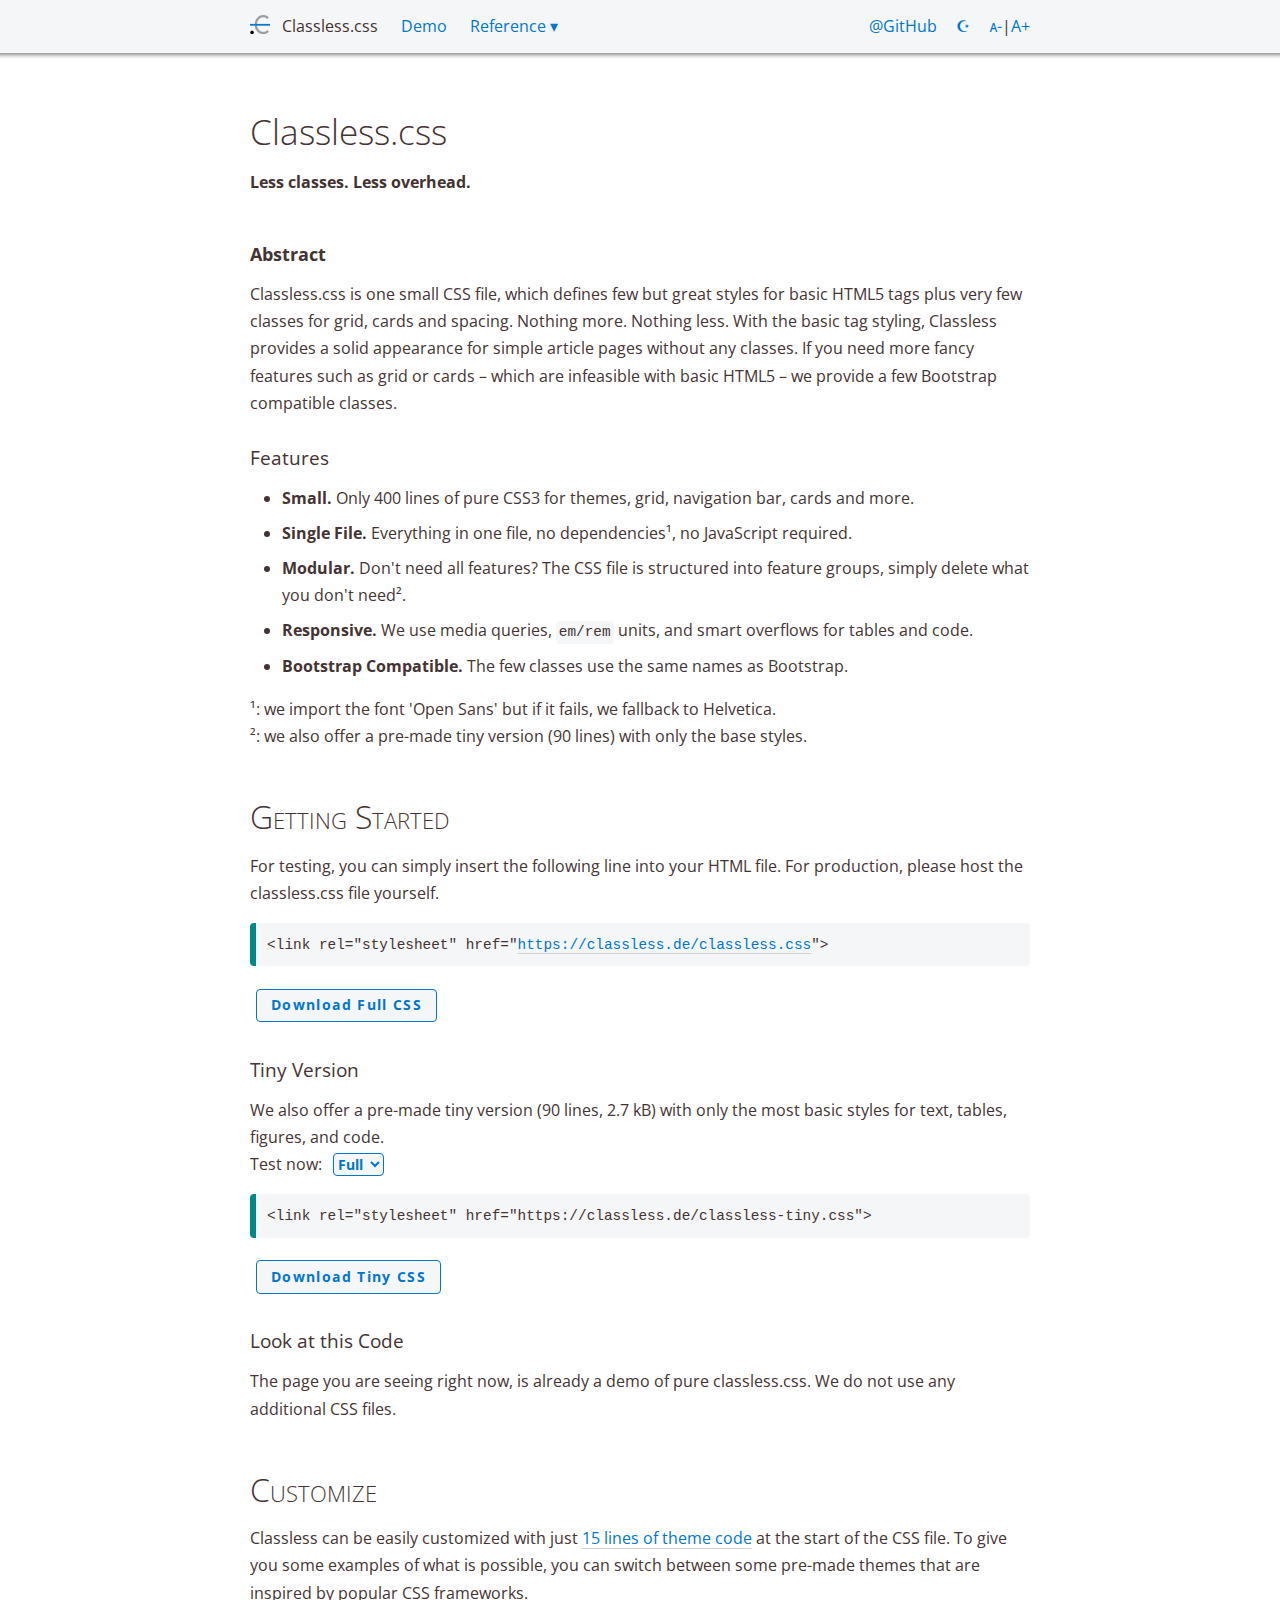
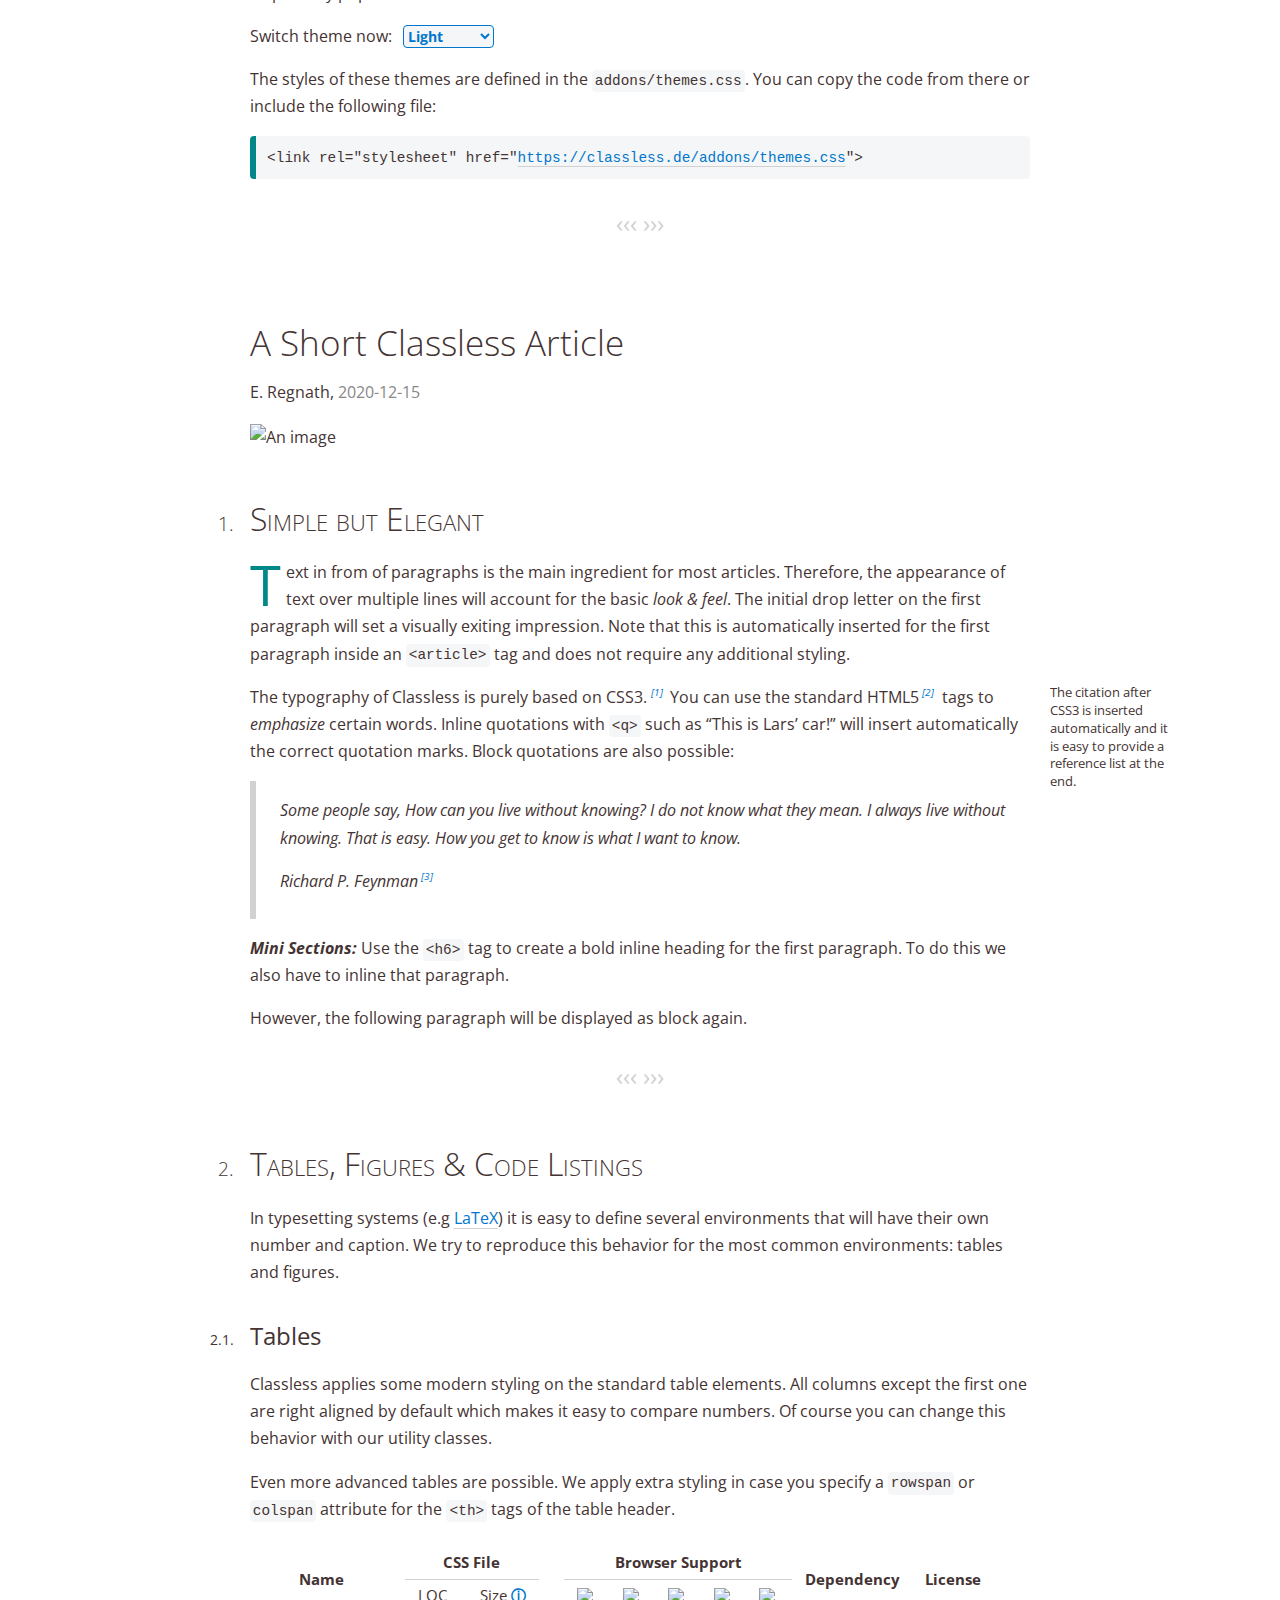
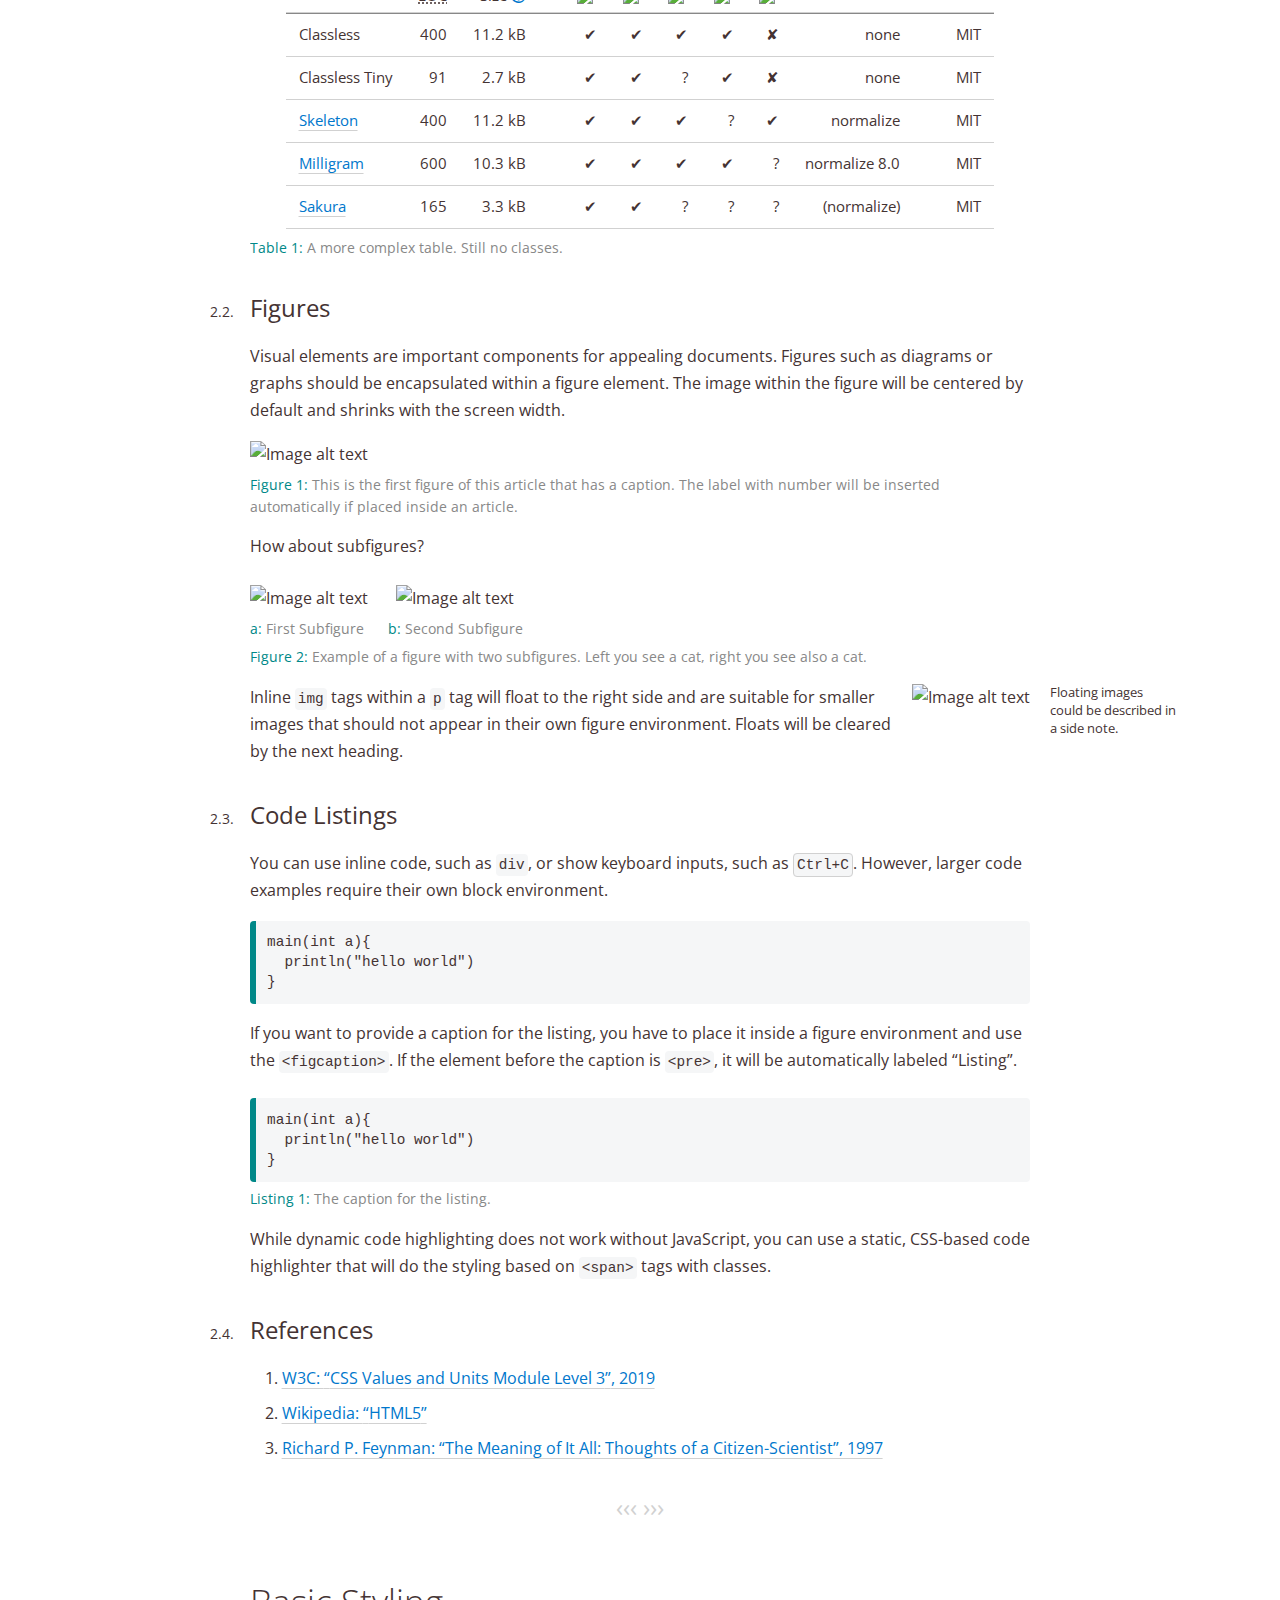
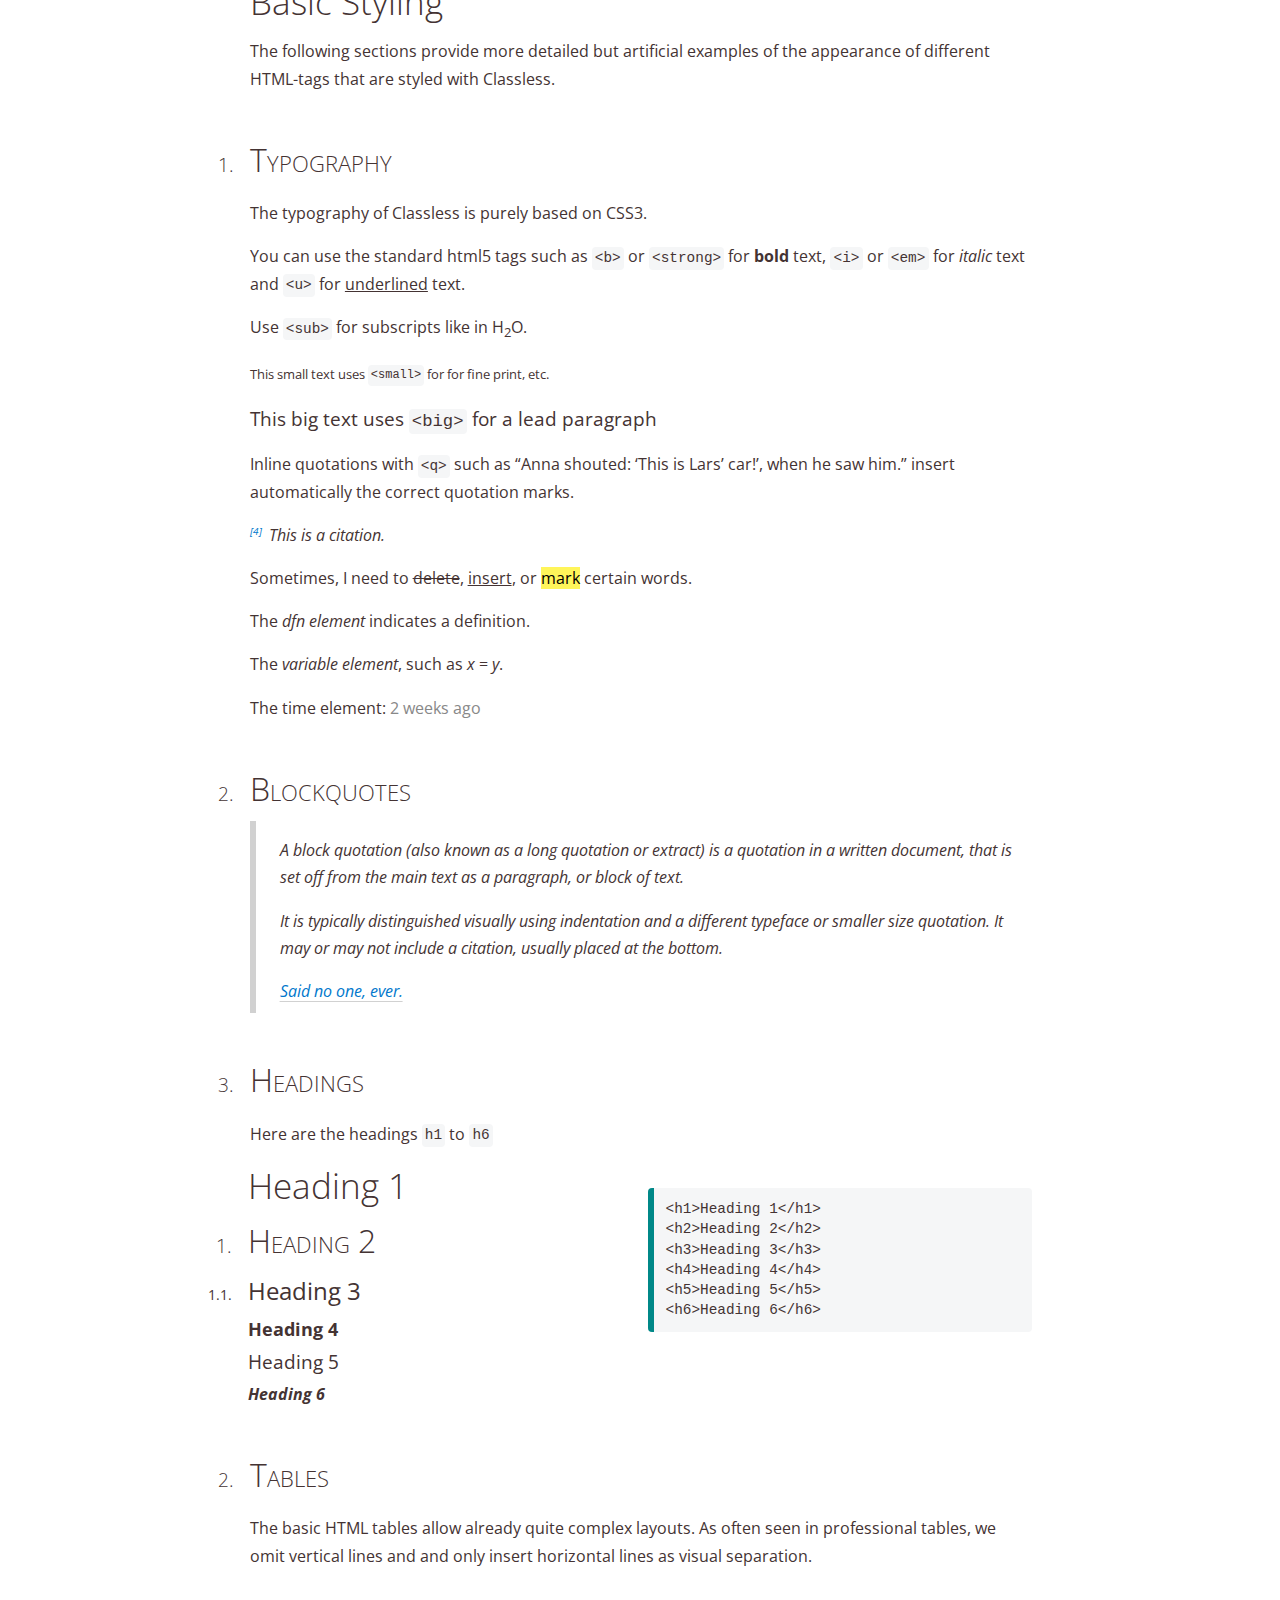
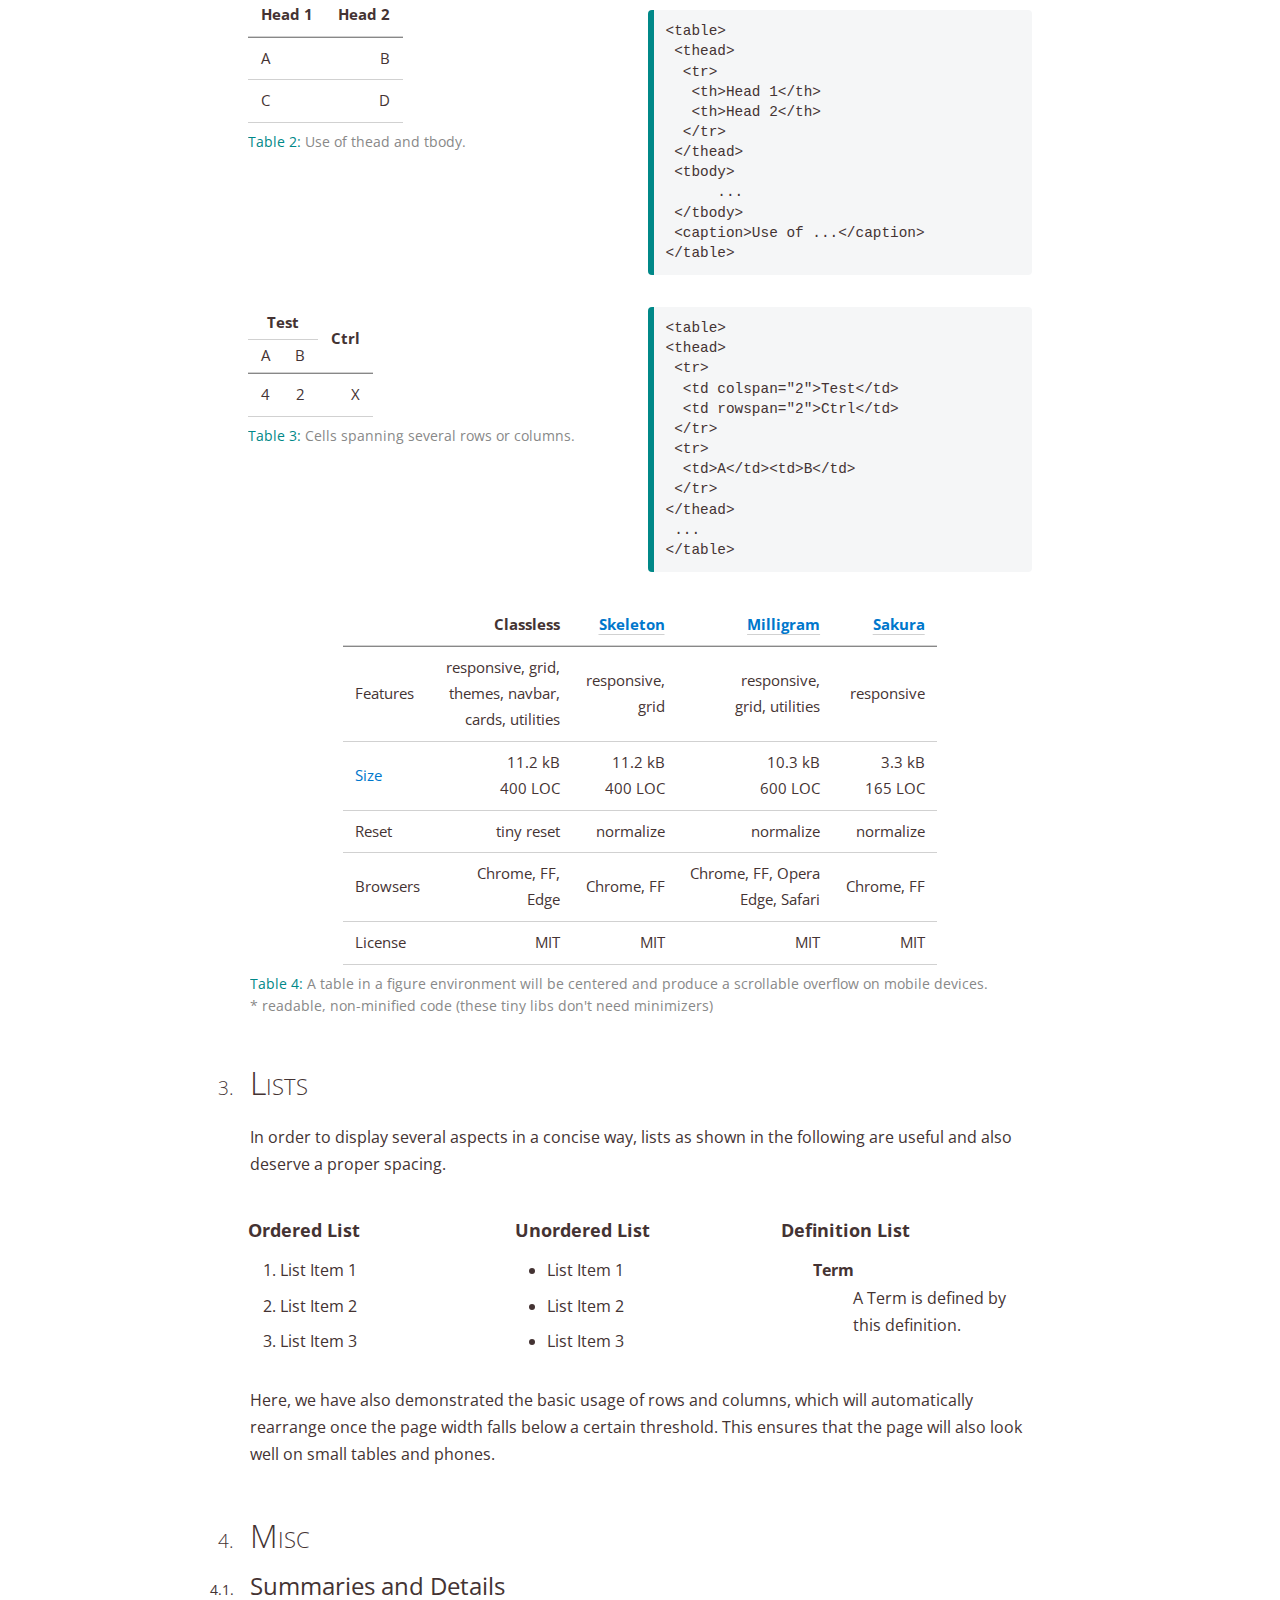
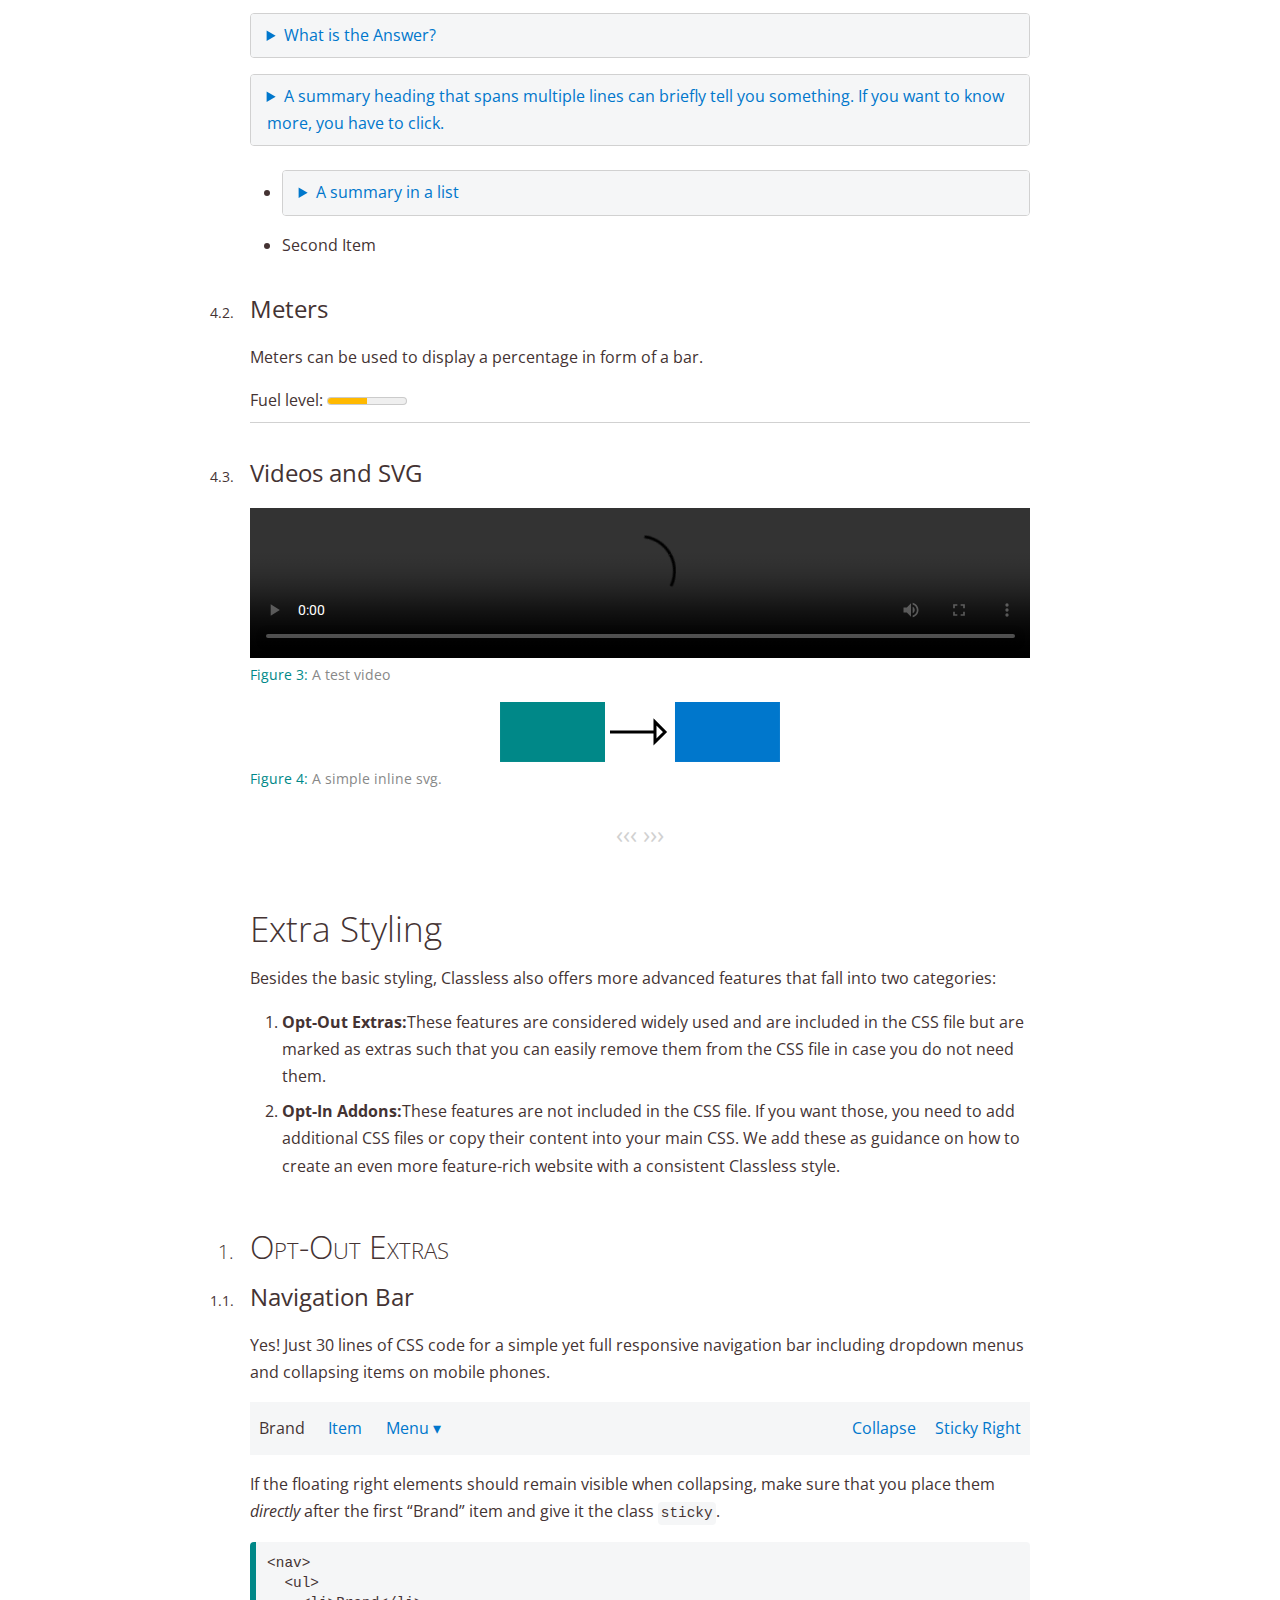
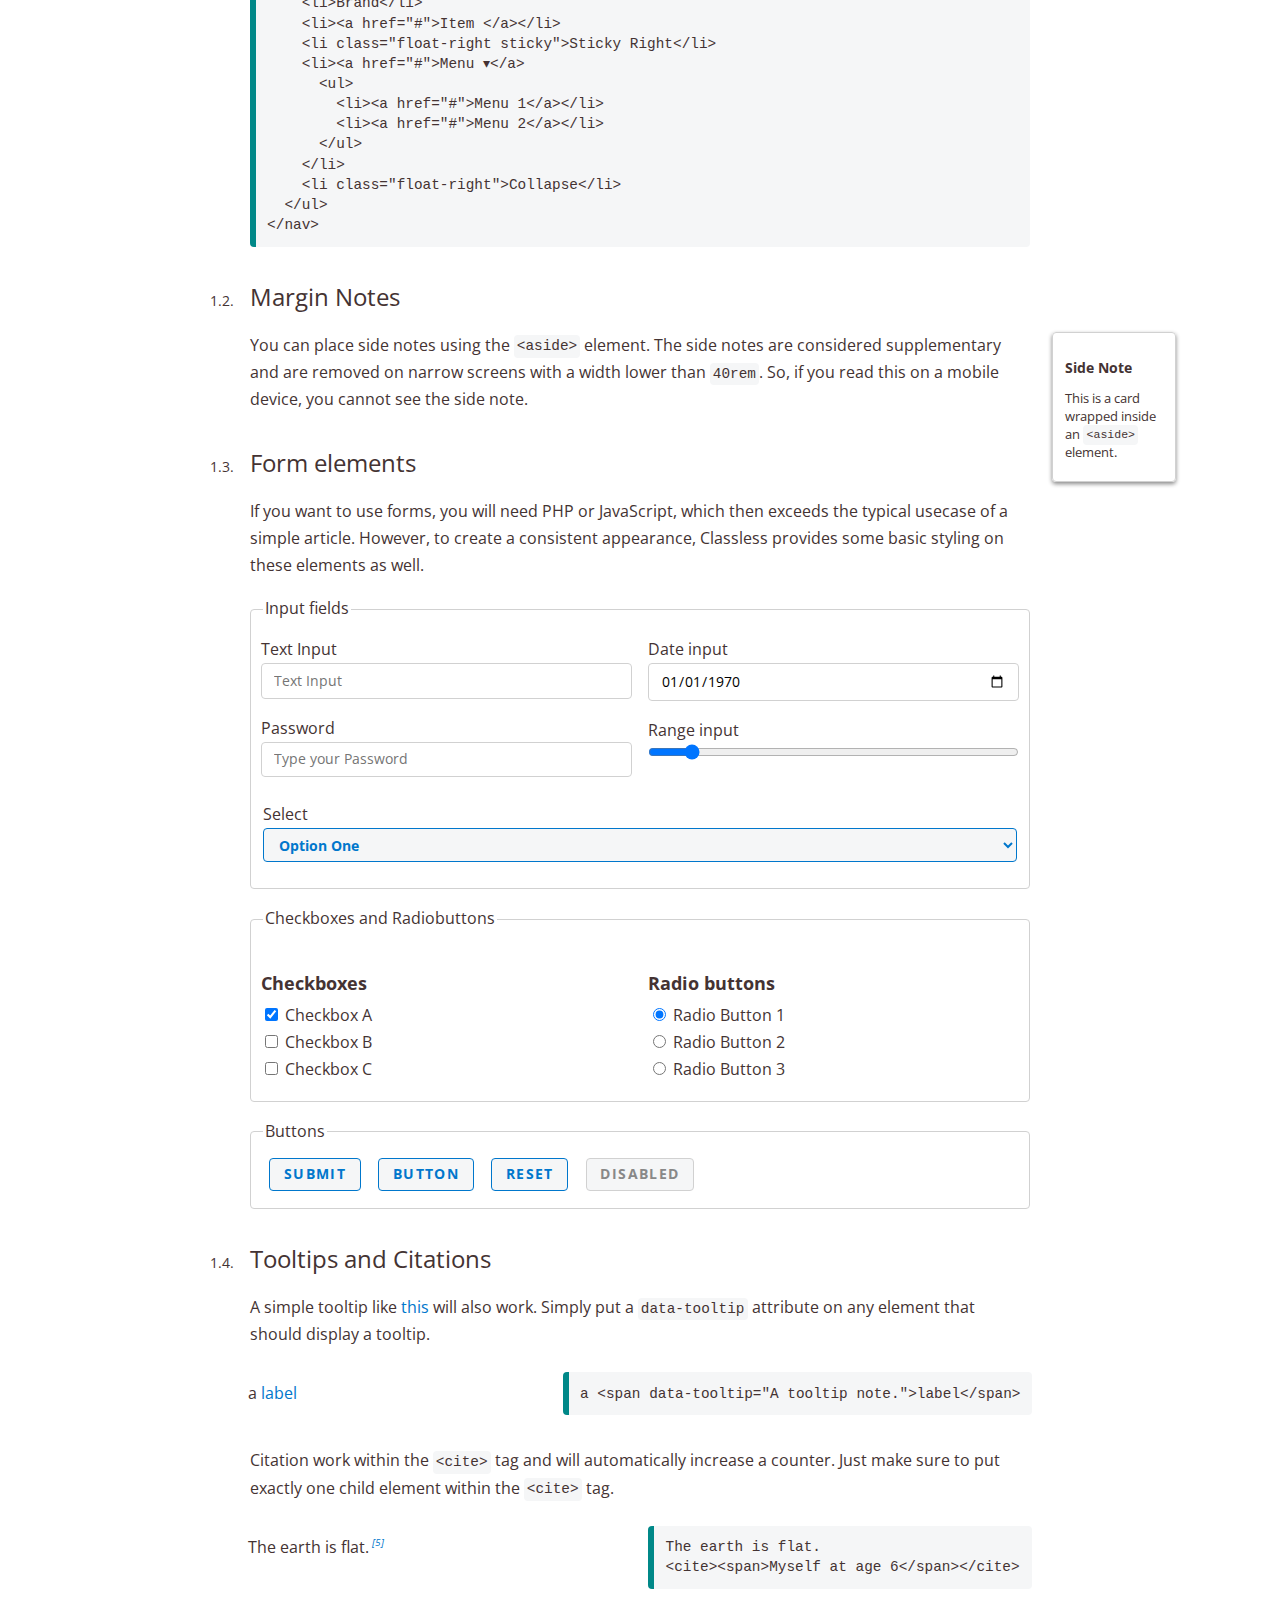
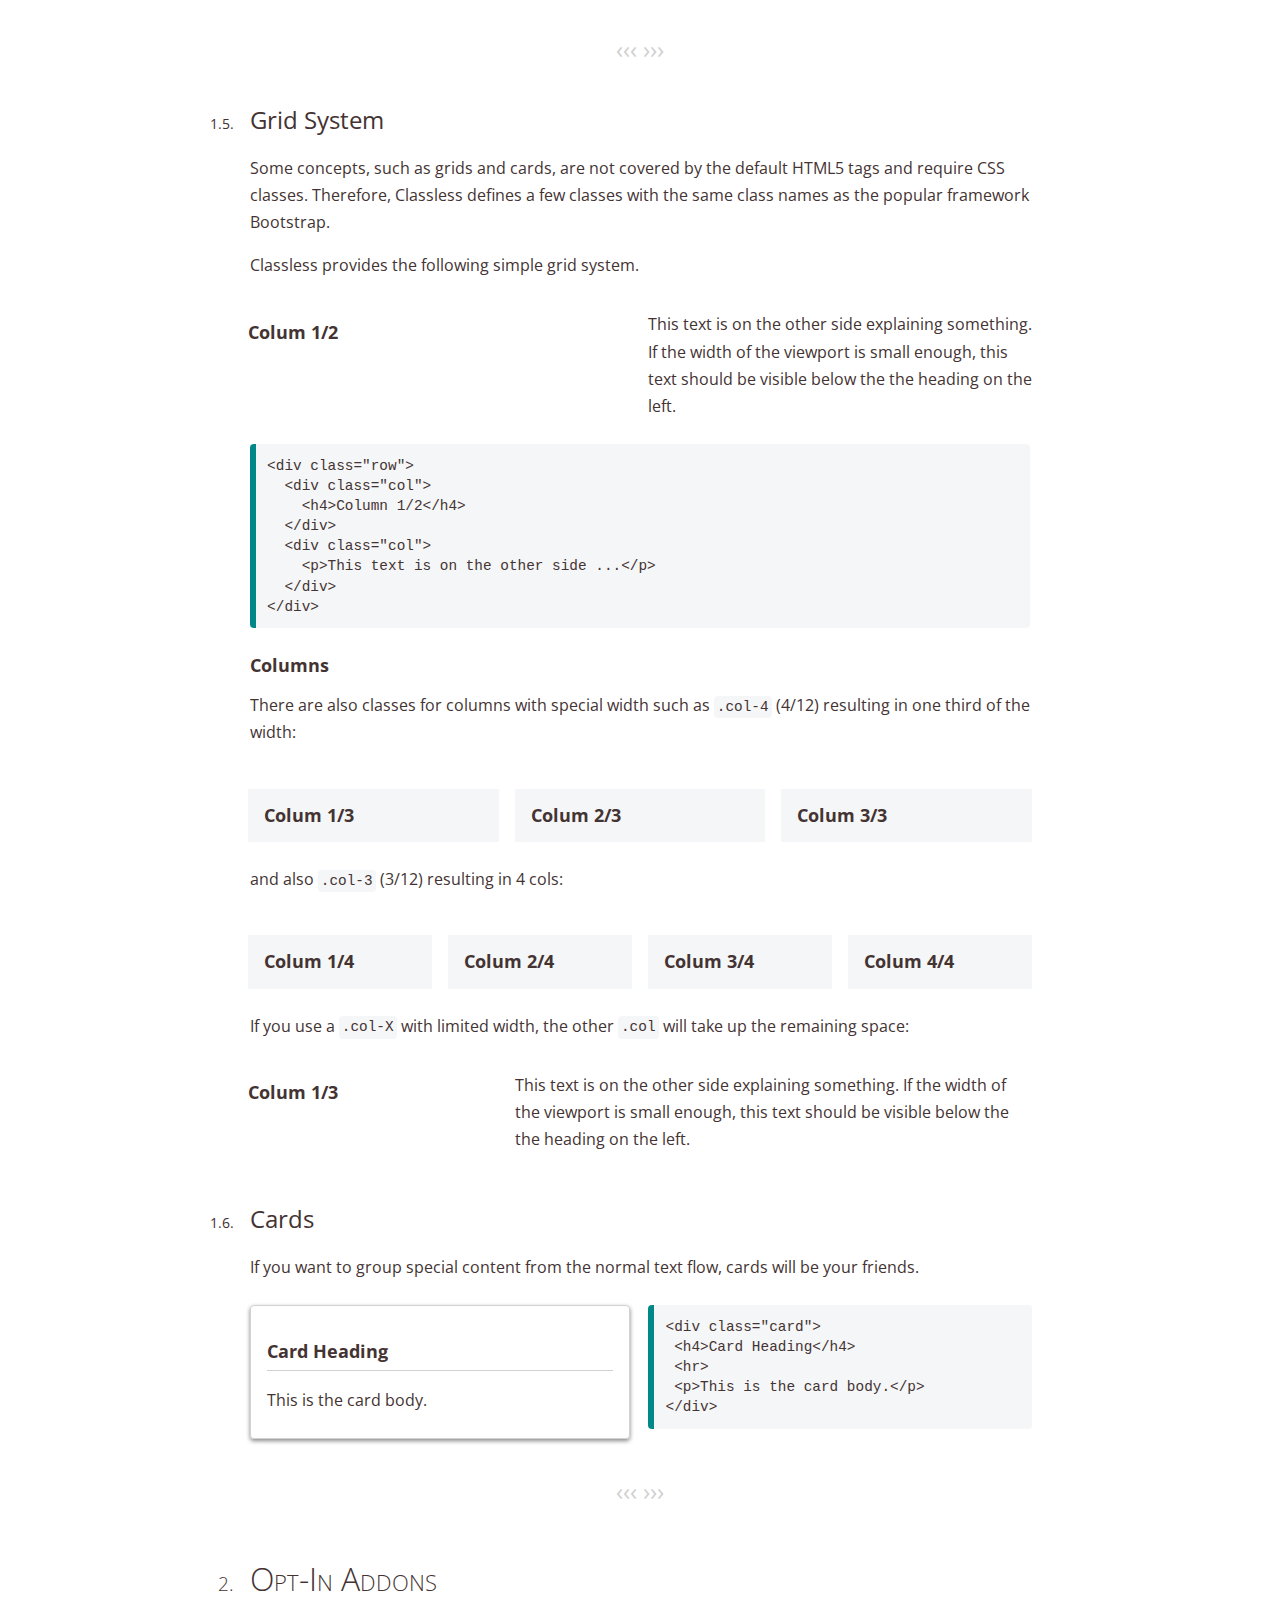
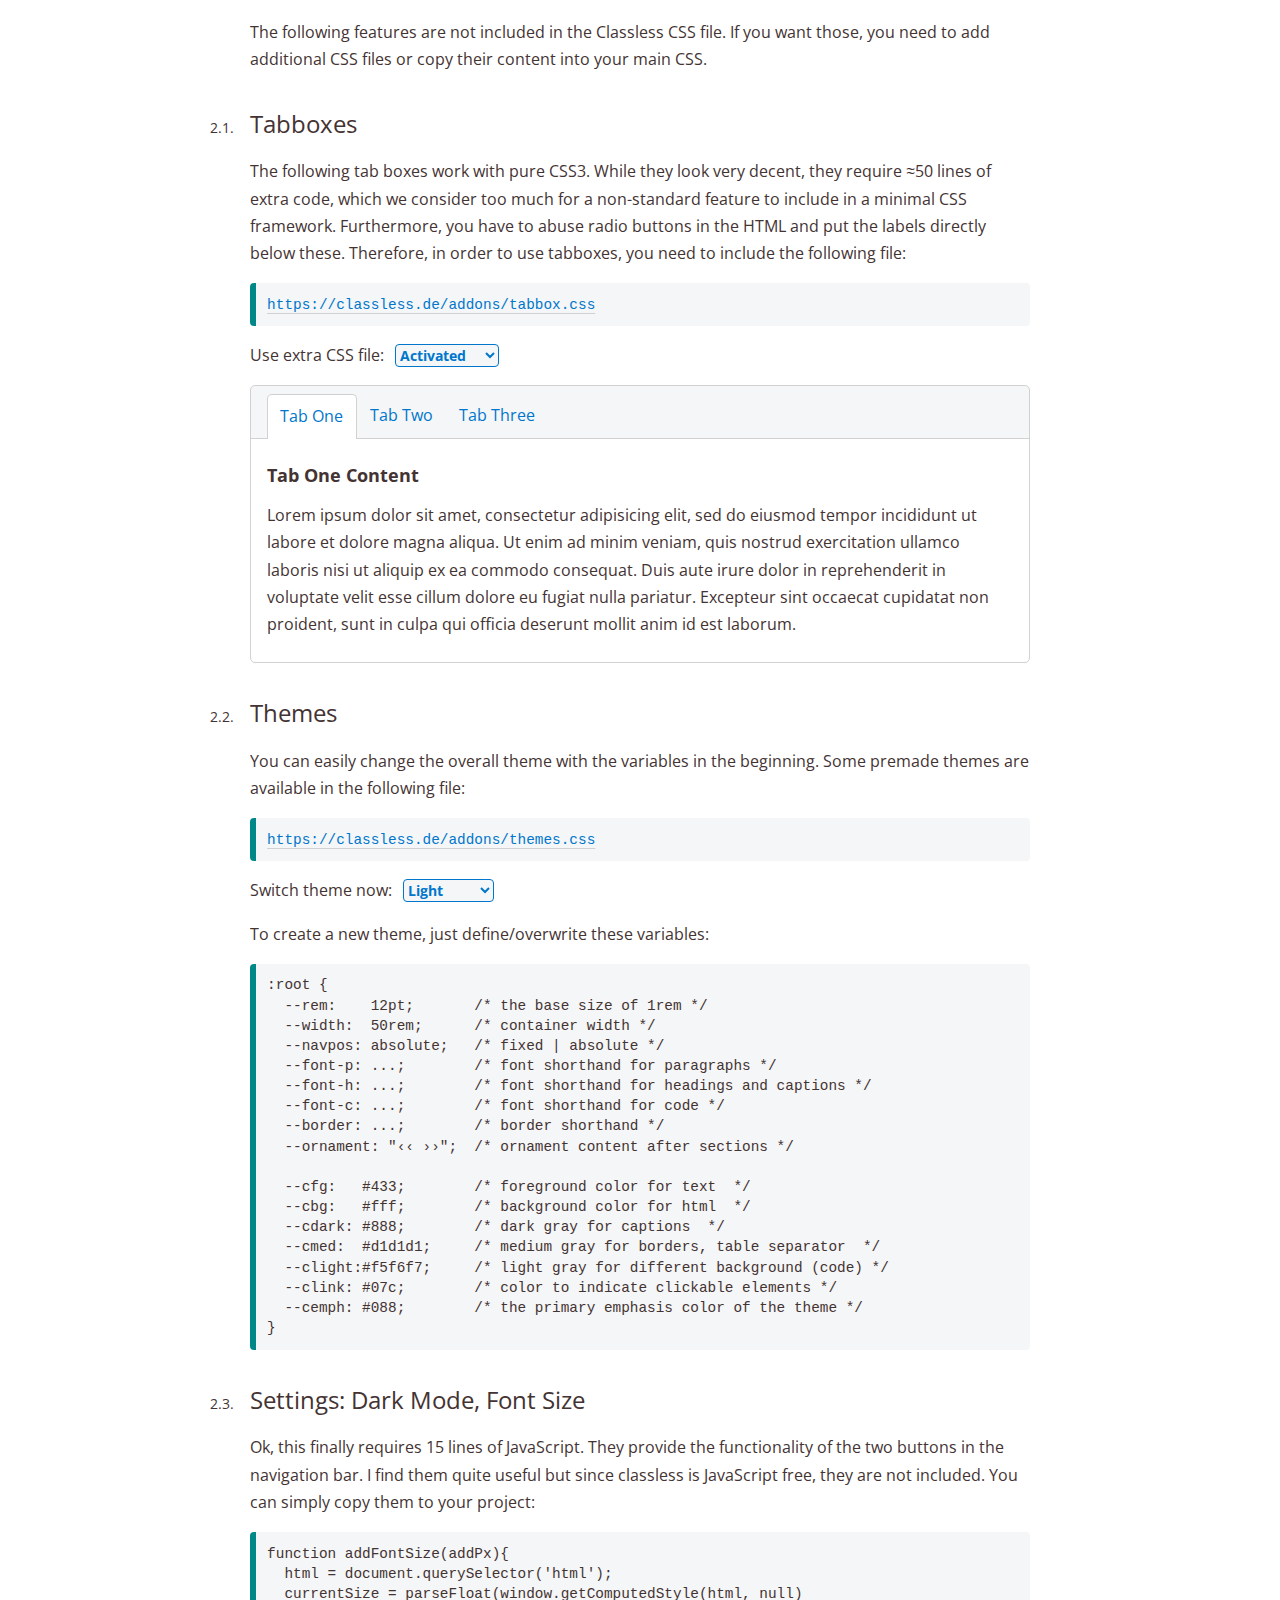
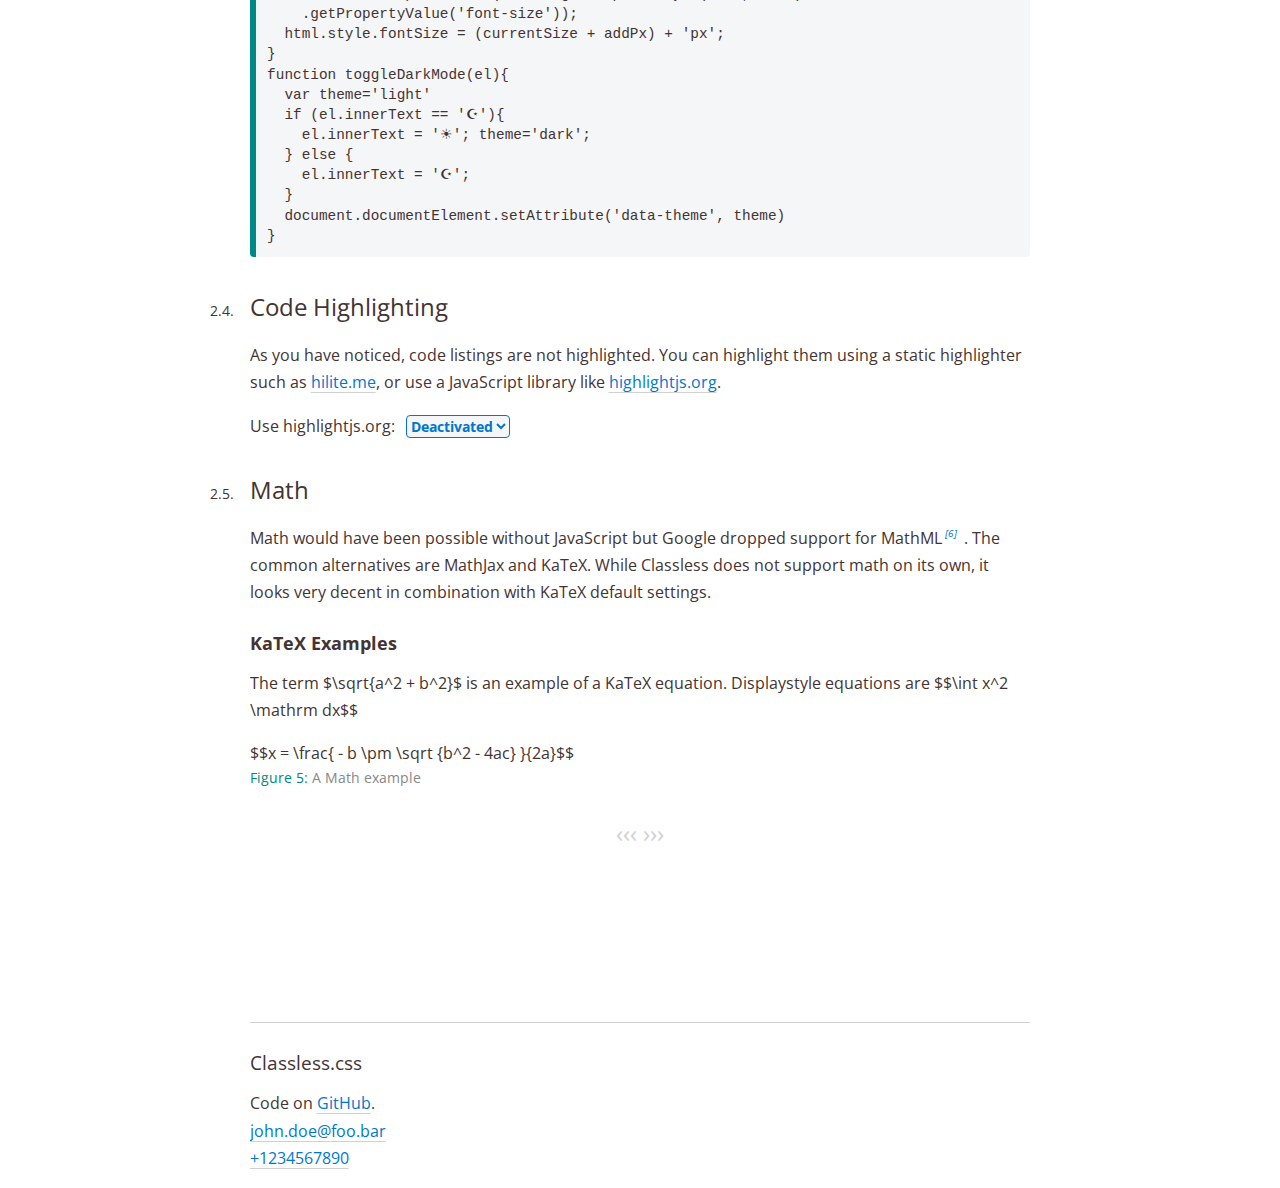
==== commit 05717570: "major changes: tooltips, addons (tabbox), navbar sticky, separate themes" ====
--- a/docs/index.html
+++ b/docs/index.html
@@ -1,6 +1,5 @@
 <!DOCTYPE html>
 <html lang="en">
-
 <head>
   <meta charset="utf-8">
   <title>Classless.css – Less Classes. Less overhead.</title>
@@ -9,13 +8,18 @@
   <meta name="author" content="Emanuel Regnath">
   <meta name="viewport" content="width=device-width, initial-scale=1.0">
   <link rel="icon" type="image/png" href="favicon.png" sizes="any">
-  <link id="cssfile" rel="stylesheet" href="classless.css" />
+  <link id="maincss"  rel="stylesheet" href="classless.css" />
 </head>
 
-
+<style type="text/css">
+  svg { --fill: blue; }
+  object:root{ fill: red; }
+  object { --test: red; }
+  object#document { --test: red; }
+
+</style>
+  
 <body id="top">
-
-
 
 
   <!-- Header -->
@@ -29,41 +33,34 @@
   <nav>
     <ul>
       <li>
-        <img style="height: 1.0rem;" src="favicon.png">
+        <img style="height: 1.2em;" src="favicon.png">
         <span >&ensp;Classless.css</span>
       </li>
+      <li class="float-right sticky"><a onclick="addFontSize(-1)">ᴀ-</a>|<a onclick="addFontSize(1)">A+</a></li>
+      <li class="float-right sticky"><a onclick="toggleDarkMode(this)">☪</a></li>
       <li><a href="#demo">Demo</a></li>
-      <!-- <li><a href="#extra"></a></li> -->
-      <li class="dropdown"><a href="#bootless">Reference ▾</a>
+      <li ><a href="#basic">Reference ▾</a>
         <ul>
-          <li><a href="#basic">Basics</a></li>
-          <li><a href="#extra">Extra</a></li>
-          <li><a href="#bootless">Bootless</a></li>
+          <li><a href="#basic">Basic Style</a></li>
+          <li><a href="#extra">Extra Style</a></li>
+          <li><a href="#bootless">Classes</a></li>
+          <li><a href="#sec-addons">Add-Ons</a></li>
         </ul>
-      </li>
-      <li class="float-right">
-        Theme:
-        <select id="theme" onchange="switchTheme(this)" class="p-0 m-0">
-          <option value="1">Light</option>
-          <option value="2">Dark</option>
-          <option value="3">Sepia</option>
-        </select>
       </li>
       <li class="float-right"><a href="https://github.com/emareg/classlesscss">@GitHub</a></li>
     </ul>
   </nav>
 
 
-
     <h4>Abstract</h4>
-    <p>Classless.css is one small CSS file, which defines few but great styles for basic HTML5 tags plus very few classes for grid and spacing. Nothing more. Nothing less. With the basic tag styling, Classless provides a solid appearance for simple article pages without any classes. If you need more fancy features such as grid or cards – which are infeasible with basic HTML5 – we provide a few Bootstrap compatible classes.</p>
+    <p>Classless.css is one small CSS file, which defines few but great styles for basic HTML5 tags plus very few classes for grid, cards and spacing. Nothing more. Nothing less. With the basic tag styling, Classless provides a solid appearance for simple article pages without any classes. If you need more fancy features such as grid or cards – which are infeasible with basic HTML5 – we provide a few Bootstrap compatible classes.</p>
 
     <h5>Features</h5>
     <ul>
       <li><b>Small.</b> Only 400 lines of pure CSS3 for themes, grid, navigation bar, cards and more.</li>
-      <li><b>Single File.</b> Everything in one file, no dependencies¹, no JavaScript, no exceptions.</li>
-      <li><b>Modular.</b> Don't need all features?² The CSS file is structured into feature groups. Simply delete what you don't need.</li>
-      <li><b>Responsive.</b> We use media queries, <code>rem</code> units, and smart overflows for tables and code.</li>
+      <li><b>Single File.</b> Everything in one file, no dependencies¹, no JavaScript required.</li>
+      <li><b>Modular.</b> Don't need all features? The CSS file is structured into feature groups, simply delete what you don't need².</li>
+      <li><b>Responsive.</b> We use media queries, <code>em/rem</code> units, and smart overflows for tables and code.</li>
       <li><b>Bootstrap Compatible.</b> The few classes use the same names as Bootstrap.</li>
     </ul>
     <p>¹: we import the font 'Open Sans' but if it fails, we fallback to Helvetica.</br>
@@ -72,15 +69,14 @@
     <h2>Getting Started</h2>
     <p>For testing, you can simply insert the following line into your HTML file. For production, please host the classless.css file yourself.</p>
     
-    <pre><code>&lt;link rel="stylesheet" href="https://classless.de/classless.css"&gt;</code></pre>
-    <button onclick='clipBoard("<link rel=\"stylesheet\" href=\"https://classless.de/classless.css\" />")'>Copy Link-Tag</button>
+    <pre><code>&lt;link rel="stylesheet" href="<a href="https://classless.de/classless.css">https://classless.de/classless.css</a>"&gt;</code></pre>
     <a href="classless.css" download="classless.css"><button>Download Full CSS</button></a>
 
     <h5>Tiny Version</h5>
-    <p>We also offer a pre-made tiny version (90 lines, 2.6 kB) with only the most basic styles for text, tables, figures, and code.<br>Test now: 
-      <select id="theme" onchange="switchCSS(this)" class="p-0">
-          <option value="1">Full</option>
-          <option value="2">Tiny</option>
+    <p>We also offer a pre-made tiny version (90 lines, 2.7 kB) with only the most basic styles for text, tables, figures, and code.<br>Test now: 
+      <select id="selcss" onchange="switchCSS('maincss', this)">
+          <option value="classless.css">Full</option>
+          <option value="classless-tiny.css">Tiny</option>
       </select>
     </p>   
     <pre><code>&lt;link rel="stylesheet" href="https://classless.de/classless-tiny.css"&gt;</code></pre>
@@ -88,6 +84,29 @@
 
     <h5>Look at this Code</h5>
     <p>The page you are seeing right now, is already a demo of pure classless.css. We do not use any additional CSS files.</p>
+
+
+    <h2>Customize</h2>
+    <p>Classless can be easily customized with just <a href="#sec-themes">15 lines of theme code</a> at the start of the CSS file. To give you some examples of what is possible, you can switch between some pre-made themes that are inspired by popular CSS frameworks.</p>
+
+    
+    <p>Switch theme now:
+      <select id="theme" onchange="switchTheme(this)">
+        <option value="light">Light</option>
+        <option value="dark">Dark</option>
+        <option value="sepia">Sepia</option>
+        <option value="milligram">Milligram</option>
+        <option value="pure">Pure</option>
+        <option value="sakura">Sakura</option>
+        <option value="skeleton">Skeleton</option>
+        <option value="bootstrap">Bootstrap</option>
+        <option value="medium">Medium</option>
+        <option value="tufte">Tufte</option>
+      </select>
+    </p>
+
+    <p>The styles of these themes are defined in the <code>addons/themes.css</code>. You can copy the code from there or include the following file:</p>
+    <pre><code>&lt;link rel="stylesheet" href="<a href="https://classless.de/addons/themes.css">https://classless.de/addons/themes.css</a>"&gt;</code></pre>
 
   </section>
   </header>
@@ -102,10 +121,8 @@
 
     <h1>A Short Classless Article</h1>
     <p>E. Regnath, <time>2020-12-15</time></p>
-    <figure>
-      <img src="img/headerimg.jpg" alt="An image"/>
-      <!-- <figcaption>Heading Image.</figcaption> -->
-    </figure>
+    <img src="img/headerimg.jpg" alt="An image"/>
+
 
        
     <h2>Simple but Elegant</h2>
@@ -138,55 +155,6 @@
     <h3>Tables</h3>
     <p>Classless applies some modern styling on the standard table elements. All columns except the first one are right aligned by default which makes it easy to compare numbers. Of course you can change this behavior with our utility classes.</p>
 
-    <table>
-      <thead>
-        <tr>
-          <th></th>      
-          <th>Classless</th>      
-          <th><a href="http://getskeleton.com/">Skeleton</a></th>
-          <th><a href="https://milligram.io/">Milligram</a></th>
-          <th><a href="https://oxal.org/projects/sakura/">Sakura</a></th>
-        </tr>
-      </thead>
-      <tbody>
-        <tr>
-          <td>Features</td>      
-          <td>responsive, grid,<br>themes, navbar,<br>cards, utilities</td>      
-          <td>responsive,<br>grid</td>      
-          <td>responsive,<br>grid, utilities</td>
-          <td>responsive</td>
-        </tr>
-        <tr>
-          <td>Size*</td>      
-          <td>11.2 kB<br>400 LOC</td>      
-          <td>11.2 kB<br>400 LOC</td>      
-          <td>10.3 kB<br>600 LOC</td>
-          <td>3.3 kB <br>165 LOC</td>
-        </tr>
-        <tr>
-          <td>Reset</td>      
-          <td>tiny reset</td>      
-          <td>normalize</td>      
-          <td>normalize</td>
-          <td>normalize</td>
-        </tr>
-        <tr>
-          <td>Browsers</td>      
-          <td>Chrome, FF,<br>Edge</td>      
-          <td>Chrome, FF</td>      
-          <td>Chrome, FF, Opera<br> Edge, Safari</td>      
-          <td>Chrome, FF</td>
-        </tr>
-        <tr>
-          <td>License</td>      
-          <td>MIT</td>      
-          <td>MIT</td>      
-          <td>MIT</td>      
-          <td>MIT</td>      
-        </tr>          
-      </tbody>
-      <caption>Comparison of different minimal CSS frameworks.<br>* readable, non-minified code (these tiny libs don't need minimizers)</caption> 
-    </table>
 
     <p>Even more advanced tables are possible. We apply extra styling in case you specify a <code>rowspan</code> or <code>colspan</code> attribute for the <code>&lt;th&gt;</code> tags of the table header.</p>
 
@@ -202,7 +170,7 @@
           <th rowspan="2">License</th>
         </tr>
         <tr>
-          <td>LOC</td><td>Size</td>
+          <td><abbr title="Lines of Code">LOC</abbr></td><td>Size <span data-tooltip="Size of the readable, non-minified code (these tiny libs don't need minimizers)"><b>ⓘ</b></span></td>
           <td><img src="https://edent.github.io/SuperTinyIcons/images/svg/chrome.svg" width="20"></td>
           <td><img src="https://edent.github.io/SuperTinyIcons/images/svg/firefox.svg" width="20"></td>
           <td><img src="https://edent.github.io/SuperTinyIcons/images/svg/safari.svg" width="20"></td>
@@ -214,12 +182,12 @@
         <tr>
           <td>Classless</td>
           <td>400</td><td>11.2 kB</td>
-          <td></td><td>✔</td><td>✔</td><td>?</td><td>✔</td><td>✘</td>
+          <td></td><td>✔</td><td>✔</td><td>✔</td><td>✔</td><td>✘</td>
           <td>none</td>
           <td>MIT</td>
         </tr>
         <tr><td>Classless Tiny</td>
-          <td>91</td><td>2.6 kB</td>
+          <td>91</td><td>2.7 kB</td>
           <td></td><td>✔</td><td>✔</td><td>?</td><td>✔</td><td>✘</td>
           <td>none</td>
           <td>MIT</td>
@@ -275,17 +243,26 @@
 
 
 
-      <h3>Code Listing</h3>
+      <aside>Floating images could be described in a side note.</aside>
+      <p>
+        <img src="http://placekitten.com/120/120" alt="Image alt text"/>
+        Inline <code>img</code> tags within a <code>p</code> tag will float to the right side and are suitable for smaller images that should not appear in their own figure environment. Floats will be cleared by the next heading.
+      </p>
+
+
+
+
+      <h3>Code Listings</h3>
       <p>You can use inline code, such as <code>div</code>, or show keyboard inputs, such as <kbd>Ctrl+C</kbd>. 
       However, larger code examples require their own block environment.</p>
       
-        <pre><code>main(int a){
+        <pre><code class="language-c">main(int a){
   println("hello world")
 }</code></pre>
 
-      <p>Unfortunately, captions for listings do not work perfectly at the moment. If you want to provide a caption for the listing, you have to place it inside a figure environment. However, it will be called <q>Figure</q>.</p>
+      <p>If you want to provide a caption for the listing, you have to place it inside a figure environment and use the <code>&lt;figcaption&gt;</code>. If the element before the caption is <code>&lt;pre&gt;</code>, it will be automatically labeled <q>Listing</q>.</p>
       <figure>
-        <pre><code>main(int a){
+        <pre><code class="language-c">main(int a){
   println("hello world")
 }</code></pre>
         <figcaption>The caption for the listing.</figcaption>        
@@ -309,6 +286,7 @@
 
 
     <section id="basic">
+
     <h1>Basic Styling</h1>
     <p>The following sections provide more detailed but artificial examples of the appearance of different HTML-tags that are styled with Classless.</p>
 
@@ -354,7 +332,7 @@
         </div>
       </div>
       <div class="col pt-1">
-        <pre><code>&lt;h1&gt;Heading 1&lt;/h1&gt;
+        <pre><code class="language-html">&lt;h1&gt;Heading 1&lt;/h1&gt;
 &lt;h2&gt;Heading 2&lt;/h2&gt;
 &lt;h3&gt;Heading 3&lt;/h3&gt;
 &lt;h4&gt;Heading 4&lt;/h4&gt;
@@ -388,7 +366,7 @@
         </table>
       </div>
       <div class="col pt-1">
-        <pre><code>&lt;table&gt;
+        <pre><code class="language-html">&lt;table&gt;
  &lt;thead&gt;
   &lt;tr&gt;
    &lt;th&gt;Head 1&lt;/th&gt;      
@@ -409,17 +387,22 @@
   <div class="row">
     <div class="col">      
       <table>
-        <tr>
-          <td colspan="2">Test</td>
-          <td rowspan="2">Ctrl</td>
+        <thead>
+        <tr>
+          <th colspan="2">Test</th>
+          <th rowspan="2">Ctrl</th>
         </tr>
         <tr><td>A</td><td>B</td></tr>
-        <tr><td>4</td><td>2</td><td>X</td></tr>       
-        <caption>Cells spanning several rows or columns.</caption> 
+        </thead>
+        <tbody>
+        <tr><td>4</td><td>2</td><td>X</td></tr>
+        </tbody>
+      <caption>Cells spanning several rows or columns.</caption> 
       </table>
     </div>
     <div class="col">
-      <pre><code>&lt;table&gt;
+      <pre><code class="language-html">&lt;table&gt;
+&lt;thead&gt;
  &lt;tr&gt;
   &lt;td colspan=&quot;2&quot;&gt;Test&lt;/td&gt;
   &lt;td rowspan=&quot;2&quot;&gt;Ctrl&lt;/td&gt;
@@ -427,6 +410,7 @@
  &lt;tr&gt;
   &lt;td&gt;A&lt;/td&gt;&lt;td&gt;B&lt;/td&gt;
  &lt;/tr&gt;
+&lt;/thead&gt;
  ...
 &lt;/table&gt;</code></pre>
     </div>
@@ -434,19 +418,56 @@
 
 
     <figure>
-      <table>
-        <thead>
-        <tr>
-          <th colspan="2">Test</th>
-          <th rowspan="2">Ctrl</th>
-        </tr>
-        <tr><td>A</td><td>B</td></tr>
+    <table>
+      <thead>
+        <tr>
+          <th></th>      
+          <th>Classless</th>      
+          <th><a href="http://getskeleton.com/">Skeleton</a></th>
+          <th><a href="https://milligram.io/">Milligram</a></th>
+          <th><a href="https://oxal.org/projects/sakura/">Sakura</a></th>
+        </tr>
       </thead>
-        <tbody>
-        <tr><td>4</td><td>2</td><td>X</td></tr>
-        </tbody>
-      </table>
-      <figcaption>A table in a figure environment will be centered and produce a scrollable overflow on mobile devices.</figcaption>
+      <tbody>
+        <tr>
+          <td>Features</td>      
+          <td>responsive, grid,<br>themes, navbar,<br>cards, utilities</td>      
+          <td>responsive,<br>grid</td>      
+          <td>responsive,<br>grid, utilities</td>
+          <td>responsive</td>
+        </tr>
+        <tr>
+          <td data-tooltip="Size of the readable, non-minified code (these tiny libs don't need minimizers)">Size</td>      
+          <td>11.2 kB<br>400 LOC</td>      
+          <td>11.2 kB<br>400 LOC</td>      
+          <td>10.3 kB<br>600 LOC</td>
+          <td>3.3 kB <br>165 LOC</td>
+        </tr>
+        <tr>
+          <td>Reset</td>      
+          <td>tiny reset</td>      
+          <td>normalize</td>      
+          <td>normalize</td>
+          <td>normalize</td>
+        </tr>
+        <tr>
+          <td>Browsers</td>      
+          <td>Chrome, FF,<br>Edge</td>      
+          <td>Chrome, FF</td>      
+          <td>Chrome, FF, Opera<br> Edge, Safari</td>      
+          <td>Chrome, FF</td>
+        </tr>
+        <tr>
+          <td>License</td>      
+          <td>MIT</td>      
+          <td>MIT</td>      
+          <td>MIT</td>      
+          <td>MIT</td>      
+        </tr>          
+      </tbody>
+    </table>
+
+      <figcaption>A table in a figure environment will be centered and produce a scrollable overflow on mobile devices.<br>* readable, non-minified code (these tiny libs don't need minimizers)</figcaption>
     </figure>
 
 
@@ -484,12 +505,18 @@
     </div>
     <p>Here, we have also demonstrated the basic usage of rows and columns, which will automatically rearrange once the page width falls below a certain threshold. This ensures that the page will also look well on small tables and phones.</p>
 
+
+
     <h2>Misc</h2>
-    <p>Some other elements</p>
+    <h3>Summaries and Details</h3>
     <details>
-    <summary>A summary heading that spans multiple lines can briefly tell you something. If you want to know more, you have to click.</summary>
-    <p>These are the details that only become visible once you click on the the summary heading. This is great to hide supplementary information by default.</p>
-  </details>
+      <summary>What is the Answer?</summary>
+      <p>This. So summaries are probably a good solution for simple Q&As.</p>
+    </details>
+    <details>
+      <summary>A summary heading that spans multiple lines can briefly tell you something. If you want to know more, you have to click.</summary>
+      <p>These are the details that only become visible once you click on the the summary heading. This is great to hide supplementary information by default.</p>
+    </details>
 
     <ul>
       <li>
@@ -502,7 +529,20 @@
     </ul>
 
 
+    <h3>Meters</h3>
+    <p>Meters can be used to display a percentage in form of a bar.</p>
+    <label for="fuel">Fuel level:</label>
+    <meter id="fuel" min="0" max="100"
+           low="33" high="66" optimum="80"
+           value="50">
+        at 50/100
+    </meter>
+
+
+
+
     <hr>
+    <h3>Videos and SVG</h3>
 
     <figure>
       <video controls>
@@ -523,17 +563,7 @@
       <figcaption>A simple inline svg.</figcaption>
     </figure>
 
-    <h3>Math</h3>
-    <p>Math would have been possible without JavaScript but Google dropped support for MathML<cite><a href="https://www.cnet.com/news/google-subtracts-mathml-from-chrome-and-anger-multiplies">CNET: “Google subtracts MathML from Chrome, and anger multiplies”, 2013</a></cite>.
-    The common alternatives are MathJax and KaTeX. While Classless does not support math on its own, it looks very decent in combination with KaTeX default settings.</p>
-
-    <h4>KaTeX Examples</h4>
-    <p>The term $\sqrt{a^2 + b^2}$ is an example of a KaTeX equation. Displaystyle equations are $$\int x^2 \mathrm dx$$</p>
-
-    <figure>
-      $$x = \frac{ - b \pm \sqrt {b^2 - 4ac} }{2a}$$
-      <figcaption>A Math example</figcaption>
-    </figure>
+
 
   </section>
 
@@ -543,15 +573,22 @@
   <section id="extra">
 
     <h1>Extra Styling</h1>
-    <p>These features are included but are marked as extras such that you can easily remove them from the CSS file in case you do not need them.</p>
-
-    <h2>Navigation Bar</h2>
+    <p>Besides the basic styling, Classless also offers more advanced features that fall into two categories:</p>
+    <ol>
+      <li><b>Opt-Out Extras:</b>These features are considered widely used and are included in the CSS file but are marked as extras such that you can easily remove them from the CSS file in case you do not need them.</li>
+      <li><b>Opt-In Addons:</b>These features are not included in the CSS file. If you want those, you need to add additional CSS files or copy their content into your main CSS. We add these as guidance on how to create an even more feature-rich website with a consistent Classless style.</li>
+    </ol>
+
+
+    <h2>Opt-Out Extras</h2>
+    <h3>Navigation Bar</h3>
     <p>Yes! Just 30 lines of CSS code for a simple yet full responsive navigation bar including dropdown menus and collapsing items on mobile phones.</p>
     
     <div>  
-    <nav class="bg-light" style="position: relative;">
+    <nav style="position: relative;">
       <ul>
         <li>Brand</li>
+        <li class="float-right sticky"><a>Sticky Right</a></li>
         <li><a href="#extra">Item </a></li>
         <li><a href="#extra">Menu ▾</a>
           <ul>
@@ -559,41 +596,44 @@
             <li><a href="#extra">Menu 2</a></li>
           </ul>
         </li>
-        <li class="float-right"><a>Right</a></li>
+        <li class="float-right"><a>Collapse</a></li>
       </ul>
     </nav>
     </div>
 
-
-    <pre class="mt-1"><code>&lt;nav&gt;
+    <p>If the floating right elements should remain visible when collapsing, make sure that you place them <em>directly</em> after the first “Brand” item and give it the class <code>sticky</code>.</p>
+
+
+    <pre class="mt-1"><code class="language-html">&lt;nav&gt;
   &lt;ul&gt;
     &lt;li&gt;Brand&lt;/li&gt;
     &lt;li&gt;&lt;a href="#"&gt;Item &lt;/a&gt;&lt;/li&gt;
+    &lt;li class="float-right sticky"&gt;Sticky Right&lt;/li&gt;
     &lt;li&gt;&lt;a href="#"&gt;Menu ▾&lt;/a&gt;
       &lt;ul&gt;
         &lt;li&gt;&lt;a href="#"&gt;Menu 1&lt;/a&gt;&lt;/li&gt;
         &lt;li&gt;&lt;a href="#"&gt;Menu 2&lt;/a&gt;&lt;/li&gt;
       &lt;/ul&gt;
     &lt;/li&gt;
-    &lt;li class="float-right"&gt;Right&lt;/li&gt;
+    &lt;li class="float-right"&gt;Collapse&lt;/li&gt;
   &lt;/ul&gt;
 &lt;/nav&gt;</code></pre>
 
 
 
-    <h2>Margin Notes</h2>
+    <h3>Margin Notes</h3>
     <aside>
       <div class="card">
       <h4>Side Note</h4>
       <p>This is a card wrapped inside an <code>&lt;aside&gt;</code> element.</p>
       </div>
     </aside>
-    <p>You can place side notes using the <code>&lt;aside&gt;</code> element. The side notes are considered supplementary and are not omitted on narrow screens with a width lower than <code>40rem</code>. So, if you read this on a mobile device, you cannot see the side note.</p> 
-
-
-
-
-    <h2>Form elements</h2>
+    <p>You can place side notes using the <code>&lt;aside&gt;</code> element. The side notes are considered supplementary and are removed on narrow screens with a width lower than <code>40rem</code>. So, if you read this on a mobile device, you cannot see the side note.</p> 
+
+
+
+
+    <h3>Form elements</h3>
     <p>If you want to use forms, you will need PHP or JavaScript, which then exceeds the typical usecase of a simple article. However, to create a consistent appearance, Classless provides some basic styling on these elements as well.</p>
     <form>
       <fieldset>
@@ -628,7 +668,7 @@
       <legend>Checkboxes and Radiobuttons</legend>
       <div class="row">
         <div class="col">
-          <h3>Checkboxes</h3>
+          <h4>Checkboxes</h4>
           <input id="checkbox1" name="checkbox" type="checkbox" checked="checked"> 
           <label for="checkbox1">Checkbox A</label><br>
           <input id="checkbox2" name="checkbox" type="checkbox">
@@ -637,7 +677,7 @@
           <label for="checkbox3">Checkbox C</label>
         </div>
         <div class="col">
-          <h3>Radio buttons</h3>
+          <h4>Radio buttons</h4>
             <input id="radio1" name="radio" type="radio" checked="checked">
             <label for="radio1">Radio Button 1</label><br>
             <input id="radio2" name="radio" type="radio">
@@ -650,27 +690,48 @@
 
       <fieldset id="forms__action">
         <legend>Buttons</legend>
-        <p>
           <button type="submit">SUBMIT</button>
           <button type="button">BUTTON</button>
           <button type="reset">RESET</button>
           <button type="button" disabled>DISABLED</button>
-        </p>
       </fieldset>
     </form>
-    </section>
-
-
-
-
-
-    <section id="bootless">
-    <h1>Bootless.css</h1>
+
+
+
+    <h3>Tooltips and Citations</h3>
+    <p>A simple tooltip like <span data-tooltip="A tooltip note. That probably spanns multiple lines as it is quite long but should nevertheless do not cause any troubles.">this</span> will also work. Simply put a <code>data-tooltip</code> attribute on any element that should display a tooltip.</p>
+    <div class="row">
+      <div class="col">
+      <p>a <span data-tooltip="A tooltip note.">label</span></p>
+      </div>
+      <div class="col">
+        <pre><code class="language-html">a &lt;span data-tooltip="A tooltip note."&gt;label&lt;/span&gt;</code></pre>
+      </div>
+    </div>
+
+    <p>Citation work within the <code>&lt;cite&gt;</code> tag and will automatically increase a counter. Just make sure to put exactly one child element within the <code>&lt;cite&gt;</code> tag.</p>
+    <div class="row">
+      <div class="col">
+      <p>The earth is flat.<cite><span>Myself at age 6</span></cite></p>
+      </div>
+      <div class="col">
+        <pre><code class="language-html">The earth is flat.
+&lt;cite&gt;&lt;span&gt;Myself at age 6&lt;/span&gt;&lt;/cite&gt;</code></pre>
+      </div>
+    </div>
+
+
+  </section>
+
+
+
+  <section id="bootless">
+
+    <h3 id="grid">Grid System</h3>
     <p>Some concepts, such as grids and cards, are not covered by the default HTML5 tags and require CSS classes.
     Therefore, Classless defines a few classes with the same class names as the popular framework Bootstrap.</p>
-
-    <h2 id="grid">Grid System</h2>
-    <p>Classless provides a simple grid system with the same class names as bootstrap.</p>
+    <p>Classless provides the following simple grid system.</p>
 
 
     <div class="row">
@@ -680,7 +741,7 @@
       </div>
     </div>
 
-    <pre><code>&lt;div class="row"&gt;
+    <pre><code class="language-html">&lt;div class="row"&gt;
   &lt;div class="col"&gt;
     &lt;h4&gt;Column 1/2&lt;/h4&gt;
   &lt;/div&gt;
@@ -690,7 +751,7 @@
 &lt;/div&gt;</code></pre> 
 
 
-    <h3>Columns</h3>
+    <h4>Columns</h4>
     <p>There are also classes for columns with special width such as <code>.col-4</code> (4/12) resulting in one third of the width:</p> 
 
     <div class="row">
@@ -714,10 +775,9 @@
         <p>This text is on the other side explaining something. If the width of the viewport is small enough, this text should be visible below the the heading on the left.</p>
       </div>
     </div>
-    </section>
-
-    <section id="card">
-    <h2>Cards</h2>
+ 
+
+    <h3>Cards</h3>
     <p>If you want to group special content from the normal text flow, cards will be your friends.</p>
 
     <div class="row">
@@ -729,78 +789,208 @@
         </div>
       </div>
       <div class="col">
-        <pre><code>&lt;div class="card"&gt;
+        <pre><code class="language-html">&lt;div class="card"&gt;
  &lt;h4&gt;Card Heading&lt;/h4&gt;
  &lt;hr&gt;
  &lt;p&gt;This is the card body.&lt;/p&gt;
 &lt;/div&gt;</code></pre>
       </div>
     </div>
-    </section>
-
-
-    </article>
-
-    </main>
-
-    <footer>
+   
+
+  </section>
+
+
+  <section>
+
+
+    <h2 id="sec-addons">Opt-In Addons</h2>
+    <p>The following features are not included in the Classless CSS file. If you want those, you need to add additional CSS files or copy their content into your main CSS.</p>
+
+    <h3>Tabboxes</h3>
+    <p>The following tab boxes work with pure CSS3. While they look very decent, they require ≈50 lines of extra code, which we consider too much for a non-standard feature to include in a minimal CSS framework. Furthermore, you have to abuse radio buttons in the HTML and put the labels directly below these. Therefore, in order to use tabboxes, you need to include the following file:</p>
+
+    <pre><code><a href="https://classless.de/addons/tabbox.css">https://classless.de/addons/tabbox.css</a></code></pre>
+
+    <p>Use extra CSS file:
+      <select id="selcss" onchange="switchCSS('tabcss', this)" class="p-0">
+          <option value="addons/tabbox.css">Activated</option>
+          <option value="">Deactivated</option>
+      </select>
+    </p>
+
+
+<div class="tabs">
+  <input type="radio" name="tabs" id="tabone" checked="checked">
+  <label for="tabone">Tab One</label>
+  <div class="tab">
+    <h4>Tab One Content</h4>
+    <p>Lorem ipsum dolor sit amet, consectetur adipisicing elit, sed do eiusmod tempor incididunt ut labore et dolore magna aliqua. Ut enim ad minim veniam, quis nostrud exercitation ullamco laboris nisi ut aliquip ex ea commodo consequat. Duis aute irure dolor in reprehenderit in voluptate velit esse cillum dolore eu fugiat nulla pariatur. Excepteur sint occaecat cupidatat non proident, sunt in culpa qui officia deserunt mollit anim id est laborum.</p>
+  </div>
+  <input type="radio" name="tabs" id="tabtwo">
+  <label for="tabtwo">Tab Two</label>
+  <div class="tab">
+    <h4>Tab Two Content</h4>
+    <p>Lorem ipsum dolor sit amet, consectetur adipisicing elit, sed do eiusmod tempor incididunt ut labore et dolore magna aliqua. Ut enim ad minim veniam, quis nostrud exercitation ullamco laboris nisi ut aliquip ex ea commodo consequat. Duis aute irure dolor in reprehenderit in voluptate velit esse cillum dolore eu fugiat nulla pariatur. Excepteur sint occaecat cupidatat non proident, sunt in culpa qui officia deserunt mollit anim id est laborum.</p>
+    <pre><code>&lt;link rel="stylesheet" href="https://classless.de/classless-tiny.css"&gt;</code></pre>
+  </div>
+  
+  <input type="radio" name="tabs" id="tabthree">
+  <label for="tabthree">Tab Three</label>
+  <div class="tab">
+    <h4>Tab Three Content</h4>
+    <p>Lorem ipsum dolor sit amet, consectetur adipisicing elit.</p>
+  </div>
+</div>
+
+
+    <h3 id="sec-themes">Themes</h3>
+    <p>You can easily change the overall theme with the variables in the beginning. Some premade themes are available in the following file:</p>
+    <pre><code><a href="https://classless.de/addons/themes.css">https://classless.de/addons/themes.css</a></code></pre>
+    <p>Switch theme now:
+    <select id="theme" onchange="switchTheme(this)">
+      <option value="light">Light</option>
+      <option value="dark">Dark</option>
+      <option value="sepia">Sepia</option>
+      <option value="milligram">Milligram</option>
+      <option value="pure">Pure</option>
+      <option value="sakura">Sakura</option>
+      <option value="skeleton">Skeleton</option>
+      <option value="bootstrap">Bootstrap</option>
+      <option value="medium">Medium</option>
+      <option value="tufte">Tufte</option>
+    </select>
+    </p>
+
+    <p>To create a new theme, just define/overwrite these variables:</p>
+        <pre><code class="language-css">:root {
+  --rem:    12pt;       /* the base size of 1rem */
+  --width:  50rem;      /* container width */
+  --navpos: absolute;   /* fixed | absolute */
+  --font-p: ...;        /* font shorthand for paragraphs */
+  --font-h: ...;        /* font shorthand for headings and captions */
+  --font-c: ...;        /* font shorthand for code */
+  --border: ...;        /* border shorthand */
+  --ornament: "‹‹ ››";  /* ornament content after sections */
+
+  --cfg:   #433;        /* foreground color for text  */
+  --cbg:   #fff;        /* background color for html  */
+  --cdark: #888;        /* dark gray for captions  */
+  --cmed:  #d1d1d1;     /* medium gray for borders, table separator  */
+  --clight:#f5f6f7;     /* light gray for different background (code) */
+  --clink: #07c;        /* color to indicate clickable elements */
+  --cemph: #088;        /* the primary emphasis color of the theme */
+}</code></pre>
+
+
+
+
+
+    <h3>Settings: Dark Mode, Font Size</h3>
+    <p>Ok, this finally requires 15 lines of JavaScript. They provide the functionality of the two buttons in the navigation bar. I find them quite useful but since classless is JavaScript free, they are not included. You can simply copy them to your project:</p>
+        <pre><code class="language-javascript">function addFontSize(addPx){
+  html = document.querySelector('html');
+  currentSize = parseFloat(window.getComputedStyle(html, null)
+    .getPropertyValue('font-size'));
+  html.style.fontSize = (currentSize + addPx) + 'px';
+}
+function toggleDarkMode(el){
+  var theme='light'
+  if (el.innerText == '☪'){
+    el.innerText = '☀'; theme='dark';
+  } else {
+    el.innerText = '☪';
+  }
+  document.documentElement.setAttribute('data-theme', theme)
+}
+</code></pre>
+
+
+    <h3>Code Highlighting</h3>
+    <p>As you have noticed, code listings are not highlighted. You can highlight them using a static highlighter such as <a href="http://hilite.me/">hilite.me</a>, or use a JavaScript library like <a href="https://highlightjs.org/">highlightjs.org</a>.</p>
+
+    <p>Use highlightjs.org:
+      <select id="selcss" onchange="switchCSS('hlcss', this)" class="p-0">
+          <option value="" selected>Deactivated</option>
+          <option value="https://cdn.jsdelivr.net/gh/highlightjs/cdn-release@11.0.0/build/styles/default.min.css">Activated</option>
+      </select>
+    </p>
+
+
+
+
+    <h3>Math</h3>
+    <p>Math would have been possible without JavaScript but Google dropped support for MathML<cite><a href="https://www.cnet.com/news/google-subtracts-mathml-from-chrome-and-anger-multiplies">CNET: “Google subtracts MathML from Chrome, and anger multiplies”, 2013</a></cite>.
+    The common alternatives are MathJax and KaTeX. While Classless does not support math on its own, it looks very decent in combination with KaTeX default settings.</p>
+
+    <h4>KaTeX Examples</h4>
+    <p>The term $\sqrt{a^2 + b^2}$ is an example of a KaTeX equation. Displaystyle equations are $$\int x^2 \mathrm dx$$</p>
+
+    <figure>
+      $$x = \frac{ - b \pm \sqrt {b^2 - 4ac} }{2a}$$
+      <figcaption>A Math example</figcaption>
+    </figure>
+
+
+
+  </section>
+  </article>
+  </main>
+
+  <footer>
     <hr>
-      <h5>Classless.css</h5>
-      <p>Code on <a href="http://github.com/emareg/classlesscss">GitHub</a>.<br>
+    <h5>Classless.css</h5>
+    <p>
+      Code on <a href="http://github.com/emareg/classlesscss">GitHub</a>.<br>
       <a href="mailto:john.doe@foo.bar">john.doe@foo.bar</a><br>
       <a href="tel:+1234567890">+1234567890</a>
-      </p>
-    </footer>
-  </body>
-
-
-  <!-- Javascript here, only required for switching themes dynamically -->
-  <script>
-
-    // only for convenience, not required for Classless!
-    function clipBoard(value) {
-      var tempInput = document.createElement("input");
-      tempInput.style = "position: absolute; left: -1000px; top: -1000px";
-      tempInput.value = value;
-      document.body.appendChild(tempInput);
-      tempInput.select();
-      document.execCommand("copy");
-      document.body.removeChild(tempInput);
+    </p>
+  </footer>
+</body>
+
+<!-- Extra CSS -->
+<link id="tabcss"   rel="stylesheet" href="addons/tabbox.css" />
+<link id="themecss" rel="stylesheet" href="addons/themes.css" />
+
+
+<!-- JavaScript, only for convenience but not required for Classless. -->
+<script>
+  function switchTheme(el) { document.documentElement.setAttribute('data-theme', el.value) }
+
+  function switchCSS(cssid, el){ document.getElementById(cssid).href = el.value; }
+
+  function addFontSize(addPx){
+    html = document.querySelector('html');
+    currentSize = parseFloat(window.getComputedStyle(html, null)
+      .getPropertyValue('font-size'));
+    html.style.fontSize = (currentSize + addPx) + 'px';
+  }
+
+  function toggleDarkMode(el){
+    var theme='light'
+    if (el.innerText == '☪'){
+      el.innerText = '☀'; theme='dark';
+    } else {
+      el.innerText = '☪';
     }
-
-    // only for switching theme Demo, not required for Classless!
-    function switchTheme(e) {
-      switch(e.value) {
-        case "1": document.documentElement.setAttribute('data-theme', 'light'); break;
-        case "2": document.documentElement.setAttribute('data-theme', 'dark'); break;
-        case "3": document.documentElement.setAttribute('data-theme', 'sepia'); break;
-      }   
-    }
-
-    function switchCSS(e){
-      switch(e.value) {
-        case "1": document.getElementById('cssfile').href = "classless.css"; break;
-        case "2": document.getElementById('cssfile').href = "classless-tiny.css"; break;
-      }  
-    }
-
-  </script>
-
-
-  <!-- KaTeX, not required for Classless, just to demonstrate its compatibility -->
-  <link rel="stylesheet" href="https://cdn.jsdelivr.net/npm/katex@0.12.0/dist/katex.min.css" integrity="sha384-AfEj0r4/OFrOo5t7NnNe46zW/tFgW6x/bCJG8FqQCEo3+Aro6EYUG4+cU+KJWu/X" crossorigin="anonymous">
-
-  <!-- The loading of KaTeX is deferred to speed up page rendering -->
-  <script defer src="https://cdn.jsdelivr.net/npm/katex@0.12.0/dist/katex.min.js" integrity="sha384-g7c+Jr9ZivxKLnZTDUhnkOnsh30B4H0rpLUpJ4jAIKs4fnJI+sEnkvrMWph2EDg4" crossorigin="anonymous"></script>
-
-  <!-- To automatically render math in text elements, include the auto-render extension: -->
-  <script defer src="https://cdn.jsdelivr.net/npm/katex@0.12.0/dist/contrib/auto-render.min.js" integrity="sha384-mll67QQFJfxn0IYznZYonOWZ644AWYC+Pt2cHqMaRhXVrursRwvLnLaebdGIlYNa" crossorigin="anonymous"
-      onload="renderMathInElement(document.body);"></script>
-
-  <script type="text/javascript">
+    document.documentElement.setAttribute('data-theme', theme)
+  }
+</script>
+
+
+<!-- KaTeX, not required for Classless, just to demonstrate its compatibility -->
+<link rel="stylesheet" href="https://cdn.jsdelivr.net/npm/katex@0.12.0/dist/katex.min.css" integrity="sha384-AfEj0r4/OFrOo5t7NnNe46zW/tFgW6x/bCJG8FqQCEo3+Aro6EYUG4+cU+KJWu/X" crossorigin="anonymous">
+
+<!-- The loading of KaTeX is deferred to speed up page rendering -->
+<script defer src="https://cdn.jsdelivr.net/npm/katex@0.12.0/dist/katex.min.js" integrity="sha384-g7c+Jr9ZivxKLnZTDUhnkOnsh30B4H0rpLUpJ4jAIKs4fnJI+sEnkvrMWph2EDg4" crossorigin="anonymous"></script>
+
+<!-- To automatically render math in text elements, include the auto-render extension: -->
+<script defer src="https://cdn.jsdelivr.net/npm/katex@0.12.0/dist/contrib/auto-render.min.js" integrity="sha384-mll67QQFJfxn0IYznZYonOWZ644AWYC+Pt2cHqMaRhXVrursRwvLnLaebdGIlYNa" crossorigin="anonymous"
+    onload="renderMathInElement(document.body);"></script>
+
+<script type="text/javascript">
   window.addEventListener("load", function(){
-    renderMathInElement(
-      document.body,
+    renderMathInElement( document.body,
       {
         delimiters: [
           {left: "$$", right: "$$", display: true},
@@ -809,7 +999,17 @@
       }
     );
   });
-  </script>
-
+</script>
+
+<!-- Code Highlighting -->
+<link id="hlcss" rel="stylesheet" href="">
+<script id="hljs" src="https://cdn.jsdelivr.net/gh/highlightjs/cdn-release@11.0.0/build/highlight.min.js"></script>
+<script>
+document.querySelectorAll('pre code[class*="language"]').forEach(el => {
+  // then highlight each
+  hljs.highlightElement(el);
+});
+
+</script>
 
 </html>
--- a/docs/classless.css
+++ b/docs/classless.css
@@ -1,67 +1,39 @@
-/* Classless.css v0.94 (Typical Full Version)
+/* Classless.css v0.95
 
 Table of Contents:
  1. Custom Settings
- 2. Base Tags
- 3. Extra Tags
- 4. Classes
+ 2. Reset
+ 3. Base Style
+ 4. Extras  (remove unwanted)
+ 5. Classes  (remove unwanted)
 */
 
-/* 1. Custom Settings
-–––––––––––––––––––––––––––––––––––––––––––– */
-
-/* Free, Beautiful Unicode Font */
+/* 1. Custom Settings –––––––––––––––––––––––––––––––––– */
+
 @import url('https://fonts.googleapis.com/css?family=Open+Sans:300,400');
 
-html[data-theme='light'],
-:root
-{
+:root, html[data-theme='light'] {
+	--rem: 12pt;
 	--width: 50rem;
 	--navpos: absolute;  /* fixed | absolute */
-	--clight: #f4f5f6;
-	--cdark: #888;
-	--cmed: #d1d1d1;
+	--font-p: 1rem/1.7 'Open Sans', Helvetica, sans-serif;
+	--font-h: .9rem/1.5 'Open Sans', Helvetica, sans-serif;
+	--font-c: .9em/1.4 monospace;
+	--border: 1px solid var(--cmed);
+	--ornament: "‹‹‹ ›››";
+	/* foreground   | background color */
+	--cfg:   #433;    --cbg:    #fff;
+	--cdark: #888;    --clight: #f5f6f7;
+	--cmed:  #d1d1d1;
 	--clink: #07c;
 	--cemph: #088;
-	--cfg: #433;
-	--cbg: #fff;
-	--ornament: "‹‹‹ ›››";
-	--font-p: 13pt 'Open Sans', Arial, sans-serif;
-	--font-h: 13pt 'Open Sans', Arial, sans-serif;
-	--font-c: 12pt monospace;
-}
-
-html[data-theme='dark'] {
-	--clight: #333;
-	--cdark: #999;
-	--cmed: #566;
-	--clink: #1ad;
-	--cemph: #0b9;
-	--cbg: #252220;
-	--cfg: #cecbc4;
-}
-
-html[data-theme='sepia']
-{
-	--clight: #f3efea;
-	--cdark: #6c605c;
-	--cmed: #a8928e;
-	--clink: #bd0000;
-	--cemph: #a35403;
-	--cbg: #fefbf4;
-	--cfg: #433;
-	--ornament: "❦ ❦ ❦";
-	--font-p: 14pt Times, serif;
-	--font-h: 13pt Times, serif;
-	--font-c: 11pt monospace;
-}
-
-
-/* 2. Reset & Base Tags
-–––––––––––––––––––––––––––––––––––––––––––– */
+}
+
+
+/* 2. Reset –––––––––––––––––––––––––––––––––––––––––––– */
 
 /* Tiny Reset for block elements  */
-* {box-sizing: border-box; border-spacing: 0;}
+* { box-sizing: border-box; border-spacing: 0; }
 header, footer, figure, table, video, details, blockquote,
 ul, ol, dl, fieldset, pre, pre > code, caption {
 	display: block;
@@ -71,42 +43,45 @@
 	overflow-y: hidden;
 	text-align: left;
 }
-html { background-color: var(--cbg); }
+video, summary, input, select { outline:none; }
+html { font-size: var(--rem); background: var(--cbg); }
 body {
+	position: relative;
 	margin: auto;
 	max-width: var(--width);
-	padding: 2rem 0.6rem 0rem;
-	overflow-x: hidden;
 	font: var(--font-p);
 	color: var(--cfg);
-	line-height: 1.5em;
+	padding: 3.1rem 0.6rem 0;
+	overflow-x: hidden;
 }
 body > footer { margin: 10rem 0rem 0rem; }
 
+/* reset clickable things */
+a, button, select, summary { color: var(--clink); cursor: pointer; }
+a:hover, button:not([disabled]):hover, select:hover, summary:hover {
+	filter: brightness(92%); color: var(--cemph); border-color: var(--cemph);
+}
+
+
+/* 3. Base Style ––––––––––––––––––––––––––––––––––––––– */
+
+/* links */
+a { text-decoration: underline solid var(--cmed);
+	text-underline-position: under; }
+
 /* lists */
-ul, ol { padding-top: 0.5rem; }
-li, dd { margin-bottom: 0.5rem; }
+ul, ol, dl { margin: 1rem 0; padding: 0 0 0 2em; }
+li:not(:last-child), dd:not(:last-child) { margin-bottom: 0.5rem; }
 dt { font-weight: bold; }
 
-/* links */
-a, summary { color: var(--clink);
-	cursor: pointer;
-	text-decoration: underline solid var(--cmed);
-	text-underline-position: under;
-}
-a:hover, button:not([disabled]):hover, select:hover {
-	color: var(--cemph);
-	border-color: var(--cemph);
-}
-
 /* headings */
-h1, h2, h3, h4, h5 { margin: 1.5em 0 0em; font: var(--font-h); line-height: 1.2em; }
+h1, h2, h3, h4, h5 { margin: 1.5em 0 .5rem; font: var(--font-h); line-height: 1.2em; clear: both; }
 h1+h2, h2+h3, h3+h4, h4+h5 { margin-top: .5em; padding-top: 0; }  /* non-clashing headings */
 h1 { font-size: 2.2em; font-weight: 300; }
 h2 { font-size: 2.0em; font-weight: 300; font-variant: small-caps; }
 h3 { font-size: 1.5em; font-weight: 400; }
 h4 { font-size: 1.1em; font-weight: 700; }
-h5 { font-size: 1.2em; font-weight: 400; color: var(--cdark); }
+h5 { font-size: 1.2em; font-weight: 400; color: var(--cfg); }
 h6 { font-size: 1.0em; font-weight: 700; font-style: italic; display: inline; }
 h6 + p { display: inline; }
 
@@ -120,12 +95,14 @@
 }
 thead th[colspan] { padding: .2rem 0.8rem; text-align: center; }
 thead tr:not(:only-child) td { padding: .2rem 0.8rem; }
-thead+tbody tr:first-child td { border-top: 1.5px solid var(--cdark) }
+thead+tbody tr:first-child td { border-top: 0.1rem  solid var(--cdark);  }
 td:first-child, th:first-child { text-align: left; }
 tr:hover{ background-color: var(--clight); }
 table img { display: block; }
 
 /* figures */
+img, svg { max-width: 100%; vertical-align: text-top; }
+p>img:not(:only-child) { float: right; margin: 0 0 .5em .5em; }
 figure > img { display: inline-block; width: auto; }
 figure > img:only-of-type, figure > svg:only-of-type { max-width: 100%; display: block; margin: 0 auto 0.4em; }
 figcaption, caption { font: var(--font-h); color: var(--cdark); width: 100%; }
@@ -136,28 +113,30 @@
   margin: 0;
   position: relative;
   padding: 0.8em;
-  border-left: 0.3rem solid var(--cemph);
+  border-left: .4rem solid var(--cemph);
 }
 code, kbd, samp {
 	padding: 0.2rem;
 	font: var(--font-c);
 	background: var(--clight);
-	border-radius: 0.3em;
-}
-kbd { border: 0.1rem solid var(--cmed); }
+	border-radius: 4px;
+}
+kbd { border: 1px solid var(--cmed); }
+
+/* details/summary */
+details { border: var(--border); border-radius: 4px; padding: 0 1rem; }
+summary { background-color: var(--clight); margin: 0 -1rem; padding: .5rem 1rem; }
+summary > * { display: inline;  }
 
 /* misc */
 blockquote{ border-left: 0.4rem solid var(--cmed); padding: 0 0 .5rem 1.5rem; font-style: italic;  }
-summary { color: var(--cfg); }
 time{ color: var(--cdark); }
 mark { background: rgba(255,245,90,1.0); }
 hr { border: 0; border-top: 0.1rem solid var(--cmed); }
-nav { width: 100%; min-height: 2.8em; background-color: var(--clight); }
-video:focus, summary:focus { outline:none; }
-
-
-/* 3. Extra Tags
-–––––––––––––––––––––––––––––––––––––––––––––––––––––– */
+nav { width: 100%; background-color: var(--clight); }
+
+
+/* 4. Extra Style –––––––––––––––––––––––––––––––––––––– */
 
 /* Auto Numbering: figure/tables/headings/cite */
 article { counter-reset: h2 0 h3 0 tab 0 fig 0 lst 0 ref 0 eq 0; }
@@ -209,70 +188,64 @@
 article h1 { counter-set: h2; }
 article h2:before { counter-increment: h2; content: counter(h2) ". "; counter-set: h3; }
 article h3:before { counter-increment: h3; content: counter(h2) "." counter(h3) ". ";}
-
-
-/* citations */
+@media (max-width: 60rem) { h2:before, h3:before { display: none !important; } }
+
+
+/* tooltip + citation */
 article p>cite:before {
-	padding: 0 0.2em;
-	color: var(--clink); visibility: visible;
+	color: var(--clink); padding: 0 .5em 0 0;
 	counter-increment: ref; content: " [" counter(ref) "] ";
-	font-size: .6em;
-	position: relative;
-	top: -.8em;
-}
-article p>cite {
-	width: 1.2em; height: 1.2em;
-	visibility: hidden;
-	display: inline-block;
-	overflow: hidden;
-	vertical-align: text-top;
-}
-article p>cite:hover {
-	position: relative; top: -1em;
-	width: 100%; height: inherit;
-	visibility: visible;
-	border-bottom: 3px solid var(--clink);
-	margin: -1em 0; padding: 2.5em 1em .5em 1em;
-}
+	vertical-align: super; font-size: .6em;
+}
+article p>cite > *:only-child { display: none; }
+article p>cite:hover > *:only-child,
+[data-tooltip]:hover:before {
+	display: inline-block; z-index: 40;
+	white-space: pre-wrap;
+	position: absolute; left: 2rem; right: 2rem;
+	padding: 1em 2em;
+	text-align: center;
+	transform:translateY( -50% );
+	content: attr(data-tooltip);
+	color: var(--cbg);
+	background-color: var(--cemph);
+	box-shadow: 0 2px 10px 0 black;
+}
+[data-tooltip] { color: var(--clink); }
 
 /* navbar */
-nav+main, nav+header { margin-top: 3rem; }
-nav:first-of-type {
+nav+* { margin-top: 3rem; }
+body>nav, header nav {
 	position: var(--navpos);
-	top: 0; left: 0; z-index: 41;
-	border-bottom: solid 0.1rem var(--cmed);
-}
-nav:first-of-type ul:first-child {
-	list-style-type: none;
-	margin: auto;
-	max-width: var(--width);
-	padding: 0 0.5rem;
-	overflow: visible;
-}
-nav:first-of-type ul:first-child > li {
+	top: 0; left: 0; right: 0;
+	z-index: 41;
+	box-shadow: 0vw -40vw 0 40vw var(--clight), 0 -498px 4px 500px var(--cdark);
+}
+nav ul li > a { text-decoration: none !important; }
+nav ul { list-style-type: none; }
+nav ul:first-child { margin: 0; padding: 0; overflow: visible; }
+nav ul:first-child > li {
 	display: inline-block;
 	margin: 0;
-	padding: 0.8rem 1.0rem;
-	position: relative;
-	float: left;
-}
-nav:first-of-type ul:first-child > li:first-child { padding-left: 0; }
-nav:first-of-type ul > li > ul {
+	padding: 0.8rem .6rem;
+}
+nav ul > li > ul {
 	display: none;
 	width: auto;
 	position: absolute;
-	padding: 1.0rem 2.5rem 0rem;
+	margin: 0.5rem 0;
+	padding: 1rem 2rem;
 	background-color: var(--clight);
-	border: solid 0.1rem var(--cmed);
-	border-top: 0;
+	border: var(--border);
+	border-radius: 4px;
 	z-index: 42;
 }
-nav:first-of-type ul > li > ul > li { white-space: nowrap; }
-nav:first-of-type ul > li:hover > ul { display: block; }
+nav ul > li > ul > li { white-space: nowrap; }
+nav ul > li:hover > ul { display: block; }
 @media (max-width: 40em) {
-	nav:first-of-type ul:first-child > li:first-child:after { content: "\25BE"; padding-left: .5rem; }
-	nav:first-of-type ul:first-child > li:not(:first-child) { display: none; }
-	nav:first-of-type ul:first-child:hover > li { display: block; float: none !important;}
+	nav ul:first-child > li:first-child:after { content: " \25BE"; }
+	nav ul:first-child > li:not(:first-child):not(.sticky) { display: none; }
+	nav ul:first-child:hover > li:not(:first-child):not(.sticky) { display: block; float: none !important; }
 }
 
 /* big first letter */
@@ -280,8 +253,8 @@
 article > h2:first-of-type + p:first-letter {
 	float: left;
 	font-size: 3.5em;
-	line-height: 0.6em;  /*ignored in FF*/
 	padding: 0.1em 0.1em 0 0;
+	line-height: 0.68em;
 	color: var(--cemph);
 }
 
@@ -297,49 +270,45 @@
 
 /* side menu (aside is not intended for use in a pagraph!) */
 main aside {
-	position: absolute;
-	margin-left: 50.5rem;
-	max-width: 10rem;
-	font-size: 0.8em;
-	line-height: 1.2em;
-}
-@media (max-width: 70.5rem) { main aside { display: none; } }
+	position: absolute; 
+	width: 8rem;      right: -8.6rem;
+	font-size: 0.8em; line-height: 1.4em;
+}
+@media (max-width: 70rem) { main aside { display: none; } }
 
 /* forms and inputs  */
-textarea, input, button, select {
-	border-radius: .3rem;
-	border: .1rem solid var(--cmed);
-	padding: 0.5rem;
-	outline: none;
-}
-fieldset select, input:not([type='checkbox']):not([type='radio']) {
+textarea, input:not([type=range]), button, select {
+	font: var(--font-h);
+	border-radius: 4px;
+	border: 1.5px solid var(--cmed);
+	padding: 0.4em 0.8em;
+}
+fieldset select, input:not([type=checkbox]):not([type=radio]) {
 	display: block;
 	width: 100%;
-	font-size: 100%;
-	margin-bottom: 1rem;
+	margin: 0 0 1rem;
 }
 button, select {
-	padding: 0.5rem 1rem;
-	cursor: pointer;
 	font-weight: bold;
-	letter-spacing: 0.1rem;
-	color: var(--clink);
 	background-color: var(--clight);
-	margin: .5rem;
-	border: .1rem solid var(--clink);
-}
-fieldset { border-radius: 0rem; border: .1rem solid var(--cmed); }
-textarea:focus, input:not([type=checkbox]):not([type=radio]):hover, select:hover{
-  border:.1rem solid var(--cemph);
-}
-textarea:focus, input:not([type=checkbox]):not([type=radio]):focus{
-	border:.1rem solid var(--clink);
+	margin: .5em;
+	border: 1.5px solid var(--clink);
+}
+button { padding: 0.4em 1em; font-size: 85%; letter-spacing: 0.1em; }
+button[disabled]{ color: var(--cdark); border-color: var(--cmed); }
+fieldset { border-radius: 4px; border: var(--border); }
+textarea:hover, input:not([type=checkbox]):not([type*='ra']):hover, select:hover{
+  border: 1.5px solid var(--cemph);
+}
+textarea:focus, input:not([type=checkbox]):not([type*='ra']):focus{
+	border: 1.5px solid var(--clink);
 	box-shadow: 0 0 5px var(--clink);
 }
-button[disabled]{ color: var(--cdark); border-color: var(--cmed); }
-
-
-/* 4. Bootstrap Compatibile Classes
+p>button { padding: 0 .5em; margin: 0 .5em; }
+p>select { padding: 0;      margin: 0 .5em; }
+
+
+/* 5. Bootstrap Compatibile Classes
 –––––––––––––––––––––––––––––––––––––––––––––––––––––– */
 
 /* grid */
@@ -355,10 +324,11 @@
 /* cards */
 .card {
 	display: block;
-	margin: .5rem 0;
-	padding: .5rem 1rem 0.5rem;
-	border-radius: .3rem;
-	box-shadow: .1rem .1rem .4rem 0 var(--cdark);
+	margin: .5rem 2px;
+	padding: .5em 1em 0.5em;
+	border-radius: 4px;
+	border: var(--border);
+	box-shadow: 0 2px 4px 0 var(--cdark);
 }
 
 /* align */
@@ -372,19 +342,12 @@
 /* colors */
 .text-black    { color: #000; }
 .text-white    { color: #fff; }
-.text-primary  { color: var(--cprim); }
+.text-primary  { color: var(--cemph); }
 .text-secondary{ color: var(--cdark); }
 .bg-white    { background-color: #fff; }
 .bg-light    { background-color: var(--clight); }
-.bg-primary  { background-color: var(--cprim); }
+.bg-primary  { background-color: var(--cemph); }
 .bg-secondary{ background-color: var(--cmed); }
-
-/* spacing */
-.w-25  { width: 25.00% !important; }
-.w-33  { width: 33.33% !important; }
-.w-50  { width: 50.00% !important; }
-.w-75  { width: 75.00% !important; }
-.w-100 { width: 100.0% !important; }
 
 /* margins */
 .mx-auto { margin-left: auto; margin-right: auto; }
@@ -399,4 +362,4 @@
 .p-1, .px-1, .pr-1 { padding-right:  1.0rem !important; }
 .p-1, .px-1, .pl-1 { padding-left:   1.0rem !important; }
 .p-1, .py-1, .pt-1 { padding-top:    1.0rem !important; }
-.p-1, .py-1, .pb-1 { padding-bottom: 1.0rem !important; }+.p-1, .py-1, .pb-1 { padding-bottom: 1.0rem !important; }
--- a/docs/addons/tabbox.css
+++ b/docs/addons/tabbox.css
@@ -0,0 +1,40 @@
+.tabs {
+  display: flex;
+  flex-wrap: wrap; 
+  background: linear-gradient(0deg, var(--cbg) 1rem, var(--clight) 0%);
+  border: var(--border); border-radius: 5px;
+  padding-bottom: 0.5em;
+}
+.tabs label {
+  order: 1; /*Put the labels first*/
+  display: block;
+  cursor: pointer;
+  padding: .5rem .8rem;
+  margin: .5rem 0 -1px;
+  border-radius: 5px 5px 0 0;
+  color: var(--clink); 
+  background: var(--clight);
+}
+.tabs label:first-of-type{ margin-left: 1rem; }
+.tabs .tab {
+  order: 99; /*Put the tabs last*/
+  flex-grow: 1;
+  width: 100%;
+  display: none;
+  z-index: 10;
+  padding: 0 1rem;
+  background: var(--cbg);
+  border-top: var(--border);
+}
+.tabs input[type="radio"]:not(:checked) + label:hover { filter: brightness(90%); }
+.tabs input[type="radio"] { display: none; }
+.tabs input[type="radio"]:checked + label {   
+  border: var(--border); border-bottom: 0px;  
+  background: var(--cbg); z-index: 11; 
+}
+.tabs input[type="radio"]:checked + label + .tab { display: block; }
+
+@media (max-width: 45em) {
+  .tabs .tab, .tabs label { order: initial; }
+  .tabs label { width: 100%; margin: 0 0 -1px !important; }
+}--- a/docs/addons/themes.css
+++ b/docs/addons/themes.css
@@ -0,0 +1,173 @@
+
+/*@import url('https://fonts.googleapis.com/css2?family=Fjalla+One&display=swap');*/
+/* for medium */
+@import url('https://fonts.googleapis.com/css2?family=Lora&family=Archivo&display=swap');
+
+/* for milligram */
+@import url('https://fonts.googleapis.com/css?family=Roboto:300,300italic,700,700italic');
+
+
+html[data-theme='dark'] {
+	/* foreground   | background color */
+	--cfg:   #cecbc4; --cbg:    #252220;
+	--cdark: #999;    --clight: #333;
+	--cmed:  #566;
+	--clink: #1ad;
+	--cemph: #0b9;
+}
+
+.auto-dark { filter: invert(1) hue-rotate(180deg); }
+.auto-dark img, .auto-dark video { filter: invert(1) hue-rotate(180deg); }
+
+@media (prefers-color-scheme: dark) {
+	html[data-theme='light'] {
+		/* foreground   | background color */
+		--cfg:   #cecbc4; --cbg:    #252220;
+		--cdark: #999;    --clight: #333;
+		--cmed:  #566;
+		--clink: #1ad;
+		--cemph: #0b9;
+	}	
+}
+
+
+@import url('https://fonts.cdnfonts.com/css/libertinus-serif');
+@import url('https://fonts.cdnfonts.com/css/libertinus-sans');
+html[data-theme='sepia']{
+	--rem: 14pt;
+	--width: 48rem;
+	--font-p: 1em/1.6em 'Libertinus Serif', Times, serif;
+	--font-h: 1em/1.6em 'Libertinus Sans', Helvetica, sans;
+	--font-c: 80% monospace;
+	--ornament: "❦ ❦ ❦";
+	/* foreground   | background color */
+	--cfg:    #433;   --cbg: #fefbf4;
+	--cdark: #6c605c; --clight: #f3efea;
+	--cmed: #a8928e;
+	--clink: #bd0000;
+	--cemph: #a35403;
+}
+
+
+
+html[data-theme='milligram']{
+	--navpos: fixed;
+	--rem: 11pt;
+	--width: 800px;
+	--font-p: 300 1em/1.6em 'Roboto', 'Helvetica Neue', 'Helvetica', 'Arial', sans-serif;
+	--font-h: 300 1em/1.3em 'Roboto', 'Helvetica Neue', 'Helvetica', 'Arial', sans-serif;
+	--font-c: 86%/1.4 monospace;
+	--ornament: "‹‹‹ ›››";
+	--border: 1px solid var(--cmed);
+	/* foreground   | background color */
+	--cfg:   #606c76; --cbg: #fff;
+	--cdark: #6c605c; --clight: #f4f5f6;
+	--cmed: #d1d1d1;
+	--clink: #9b4dca;
+	--cemph: #9b4dca;
+}
+
+html[data-theme='pure']{
+	--navpos: absolute;
+	--width: 768px;
+	--rem: 18px;
+	--font-p: 1em/1.6 Helvetica,Arial,sans-serif;
+	--font-h: 1em/1.6 Helvetica,Arial,sans-serif;
+	--font-c: 86%/1.4 monospace;
+	--ornament: "‹‹‹ ›››";
+	--border: 1px solid var(--cmed);
+	/* foreground   | background color */
+	--cfg:   #777;    --cbg: #fff;
+	--cdark: #777; --clight: #f8f8ff;
+	--cmed: #e6e6e6;
+	--clink: #3b8bba;
+	--cemph: #1f8dd6;
+}
+
+html[data-theme='sakura']{
+	--navpos: absolute;
+	--width: 684px;
+	--rem:  18px;
+	--font-p: 1em/1.5 -apple-system, BlinkMacSystemFont, "Segoe UI", Roboto, "Helvetica Neue", Arial, "Noto Sans", sans-serif;
+	--font-h: 1em/1.5 -apple-system, BlinkMacSystemFont, "Segoe UI", Roboto, "Helvetica Neue", Arial, "Noto Sans", sans-serif;
+	--font-c: 1em/1.4 monospace;
+	--ornament: "";
+	--border: 1px solid var(--cmed);
+	/* foreground   | background color */
+	--cfg:   #4a4a4a; --cbg: #f9f9f9;
+	--cdark: #4a4a4a; --clight: #f1f1f1;
+	--cmed: #f1f1f1;
+	--clink: #1d7484;
+	--cemph: #982c61;
+}
+
+html[data-theme='skeleton']{
+	--navpos: absolute;
+	--rem: 15px;
+	--width: 800px;
+	--font-p: 1em/1.6 "Raleway", "HelveticaNeue", "Helvetica Neue", Helvetica, Arial, sans-serif;
+	--font-h: 1em/1.6 "Raleway", "HelveticaNeue", "Helvetica Neue", Helvetica, Arial, sans-serif;
+	--font-c: 1em/1.6 monospace;
+	--ornament: "───────";
+	--border: 1px solid var(--cmed);
+	/* foreground   | background color */
+	--cfg:   #222;    --cbg:    #fff;
+	--cdark: #4a4a4a; --clight: #f1f1f1;
+	--cmed: #e1e1e1;
+	--clink: #1eaedb;
+	--cemph: #0fa0ce;
+}
+
+html[data-theme='bootstrap']{
+	--rem: 16px;
+	--navpos: absolute;
+	--width: 960px;
+	--font-p: 1em/1.6 system-ui,-apple-system,"Segoe UI",Roboto,"Helvetica Neue",Arial,sans-serif;
+	--font-h: 1em/1.6 "Raleway", "HelveticaNeue", "Helvetica Neue", Helvetica, Arial, sans-serif;
+	--font-c: 1em/1.6 SFMono-Regular,Menlo,Monaco,Consolas,"Liberation Mono","Courier New",monospace;
+	--ornament: "";
+	--border: 1px solid var(--cmed);
+	/* foreground   | background color */
+	--cfg:  #212529;    --cbg:    #fff;
+	--cdark: #343a40; --clight: #f8f9fa;
+	--cmed: #6c757d;
+	--clink: #0d6efd;
+	--cemph: #7952b3;
+}
+
+
+
+html[data-theme='medium']{
+	--rem: 19px;
+	--navpos: absolute;
+	--width: 720px;
+	--font-p: 1em/1.6 'Lora', serif;
+	--font-h: .9em/1.4 'Archivo', sans !important;
+	--font-c: .9em Consolas,"Liberation Mono","Courier New",monospace;
+	--ornament: "";
+	--border: 1px solid var(--cmed);
+	/* foreground   | background color */
+	--cfg:  #292929;    --cbg:    #fff;
+	--cdark: #343a40; --clight: #fafafa;
+	--cmed: #757575;
+	--clink: #1a8917;
+	--cemph: #1a8917;
+}
+
+
+html[data-theme='tufte']{
+	--rem: 15px;
+	--navpos: absolute;
+	--width: 800px;
+	--font-p: 1.4rem/2 et-book, Palatino, "Palatino Linotype", "Palatino LT STD", "Book Antiqua", Georgia, serif;
+	--font-h: 1.4rem/1.5 et-book, Palatino, "Palatino Linotype", "Palatino LT STD", "Book Antiqua", Georgia, serif;
+	--font-c: .9em Consolas,"Liberation Mono","Courier New",monospace;
+	--ornament: "";
+	--border: 1px solid var(--cmed);
+	/* foreground   | background color */
+	--cfg:   #111;    --cbg:    #fffff8;
+	--cdark: #111;    --clight: #fffff8;
+	--cmed: #b4d5fe;
+	--clink: #111;
+	--cemph: #111;
+}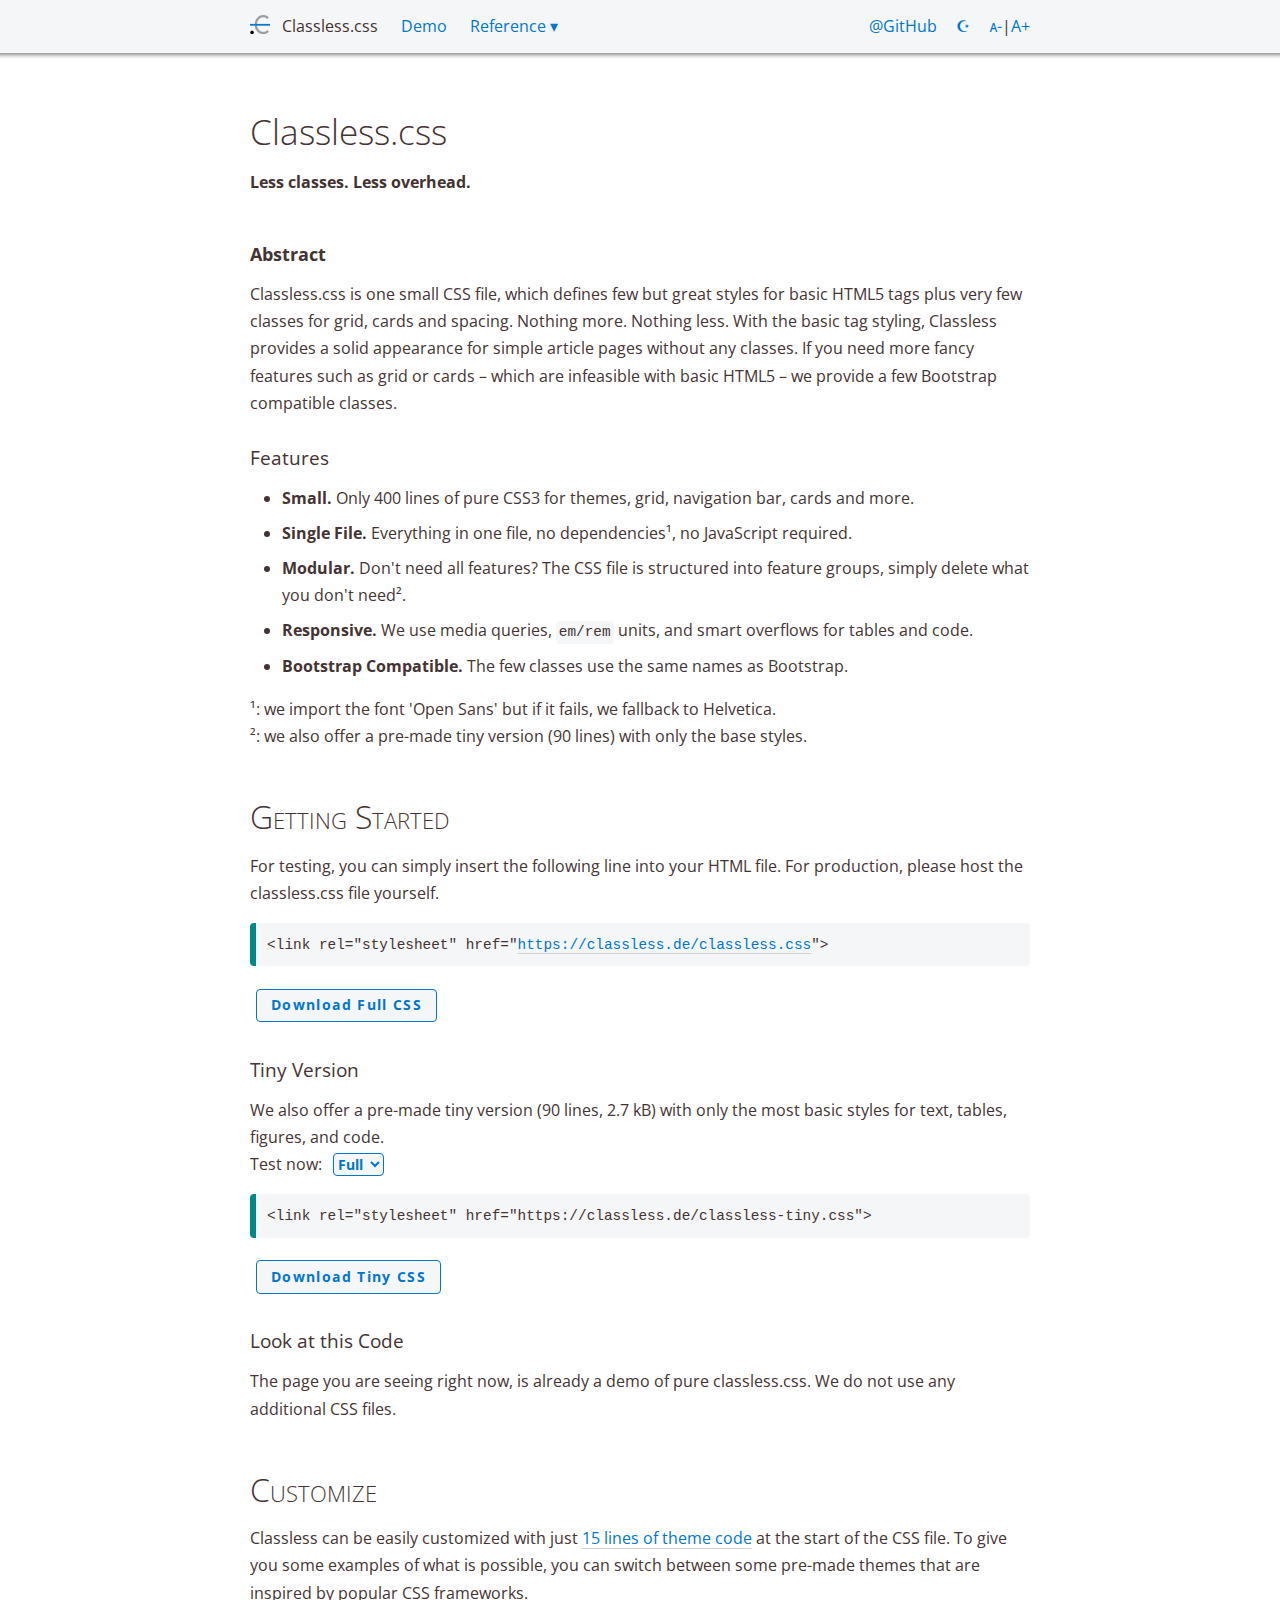
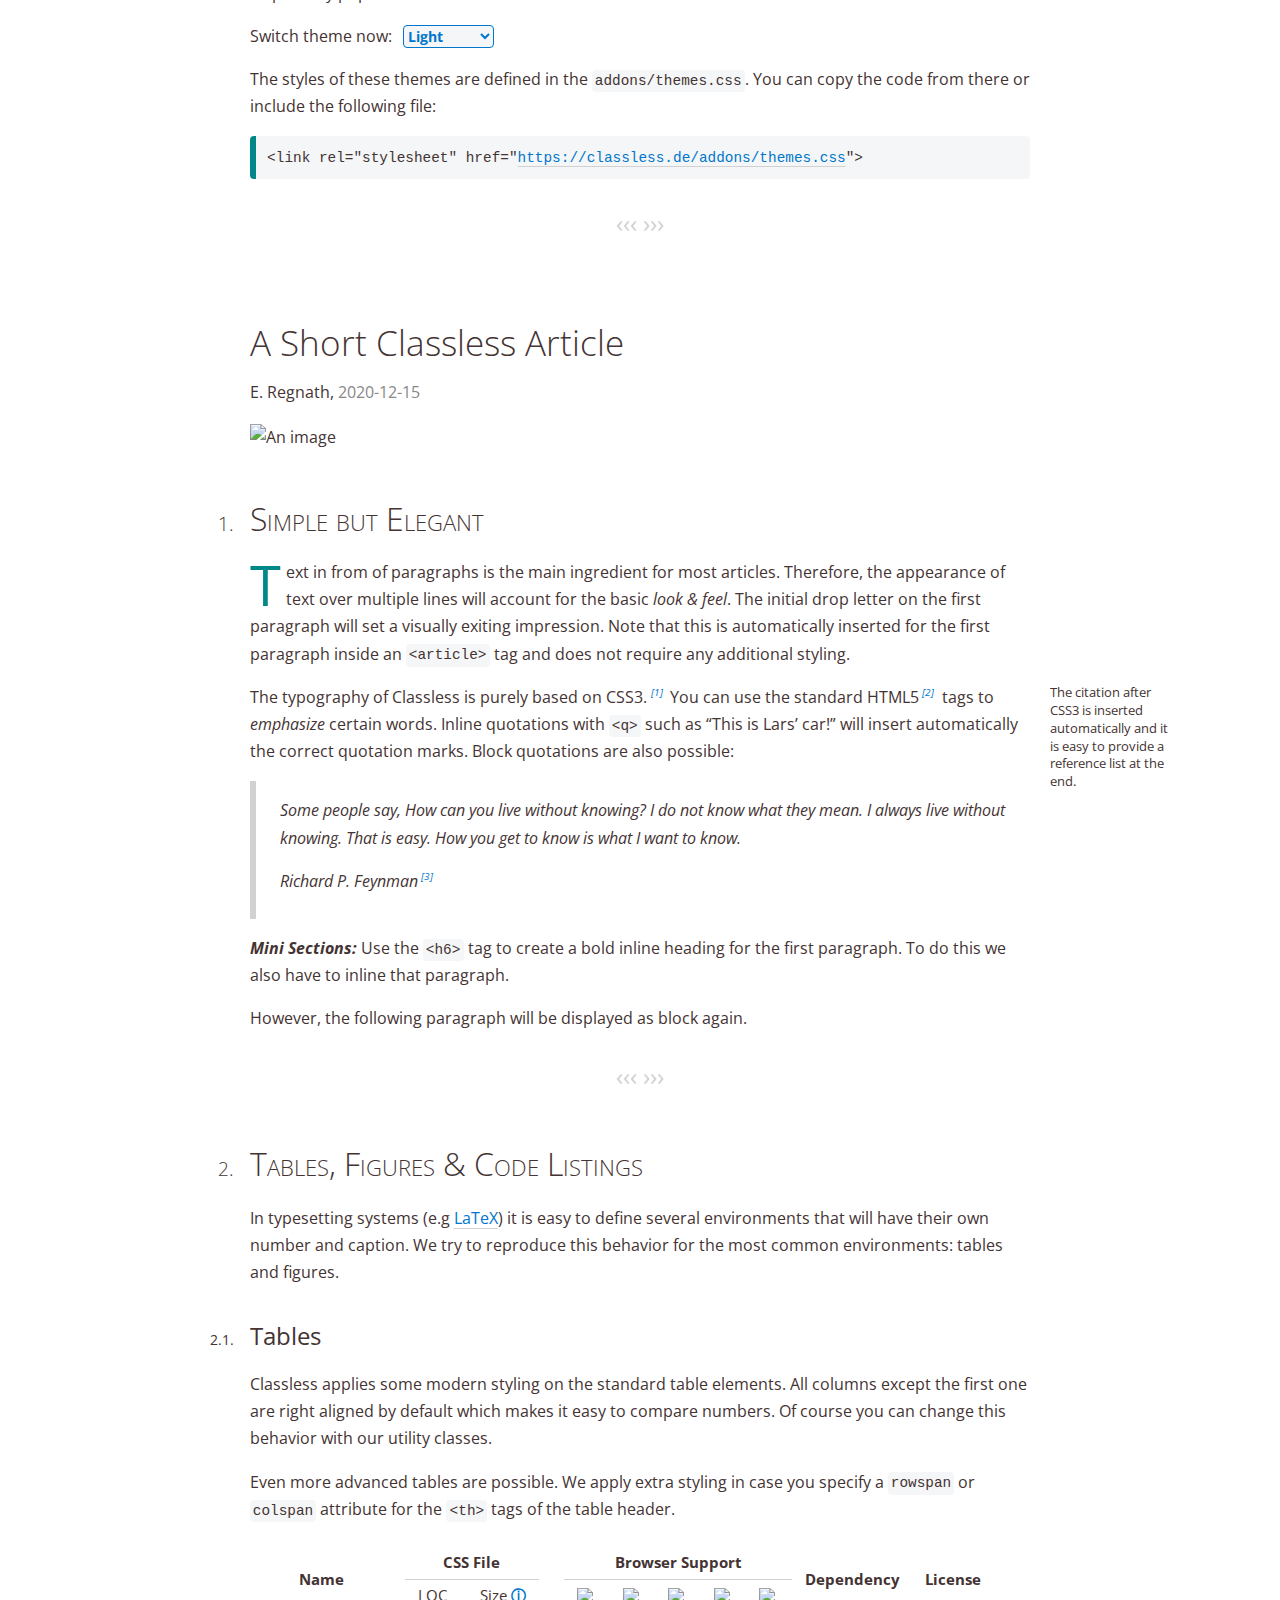
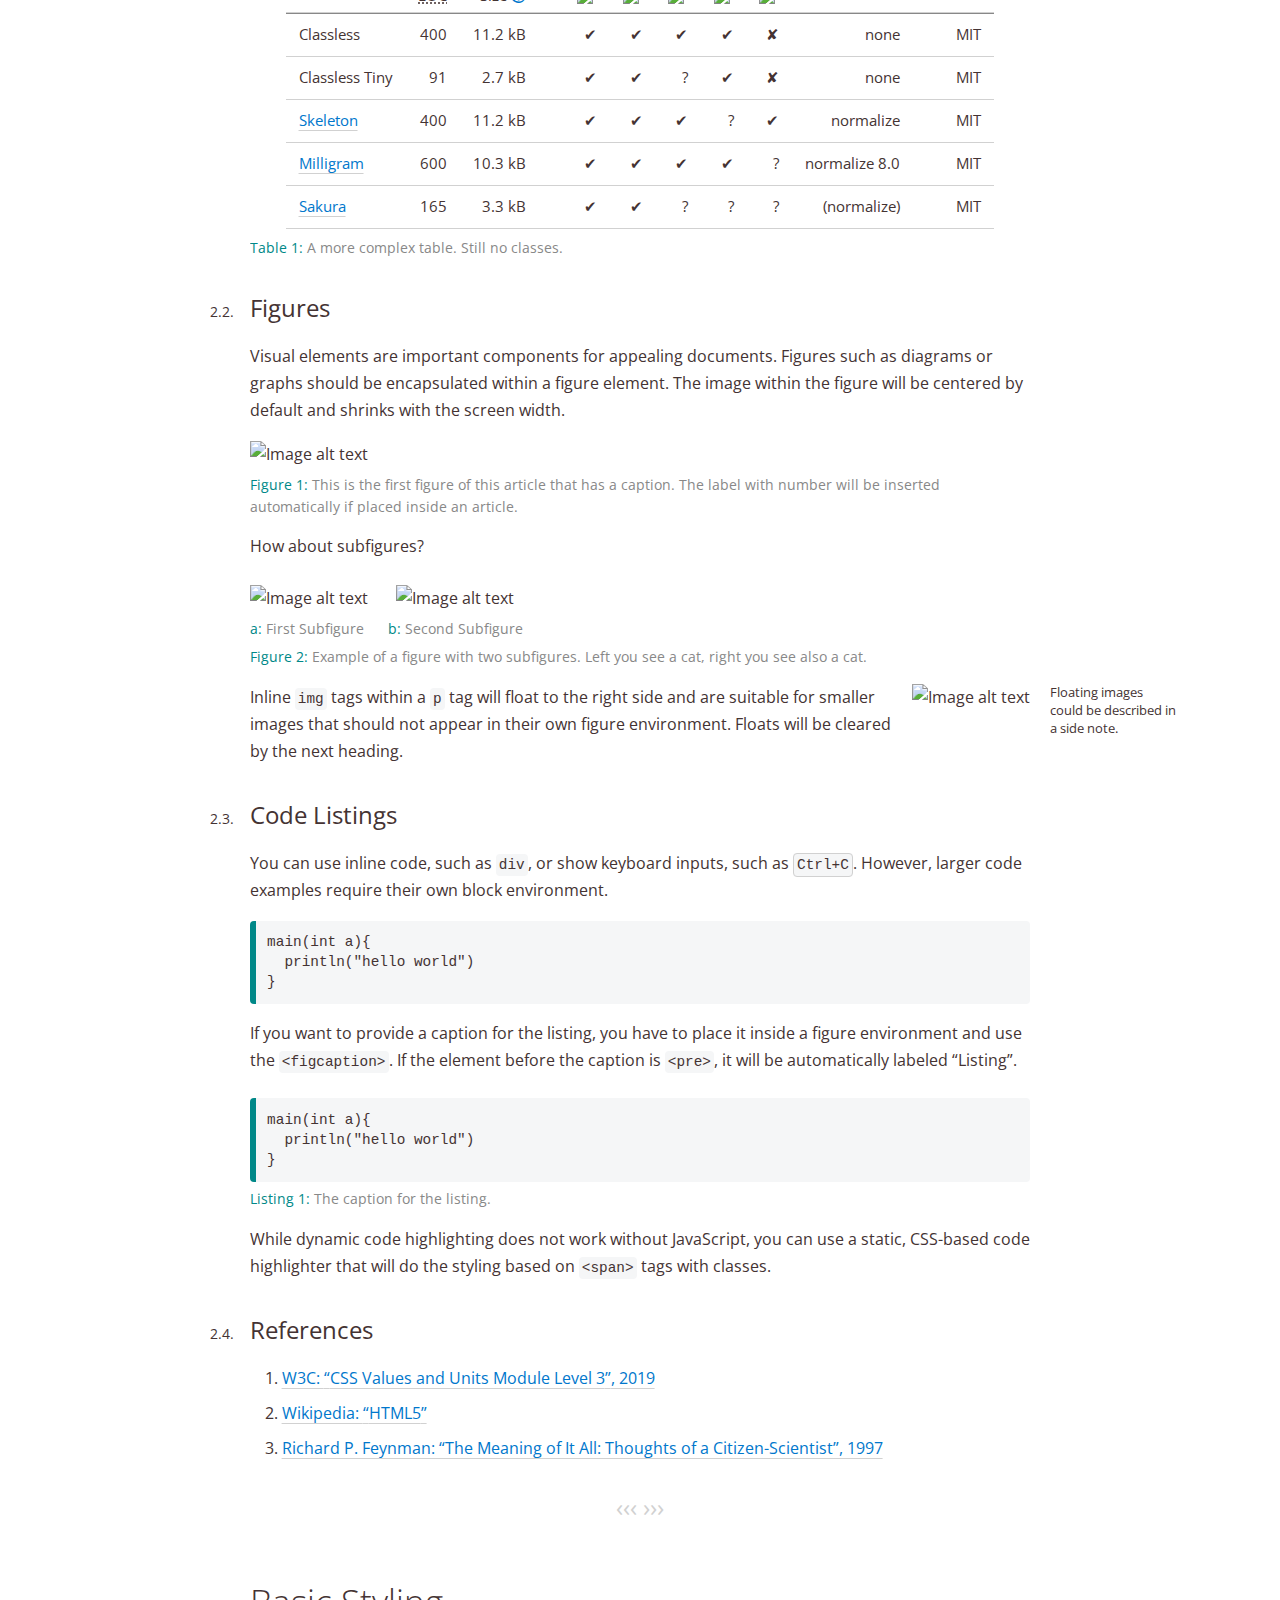
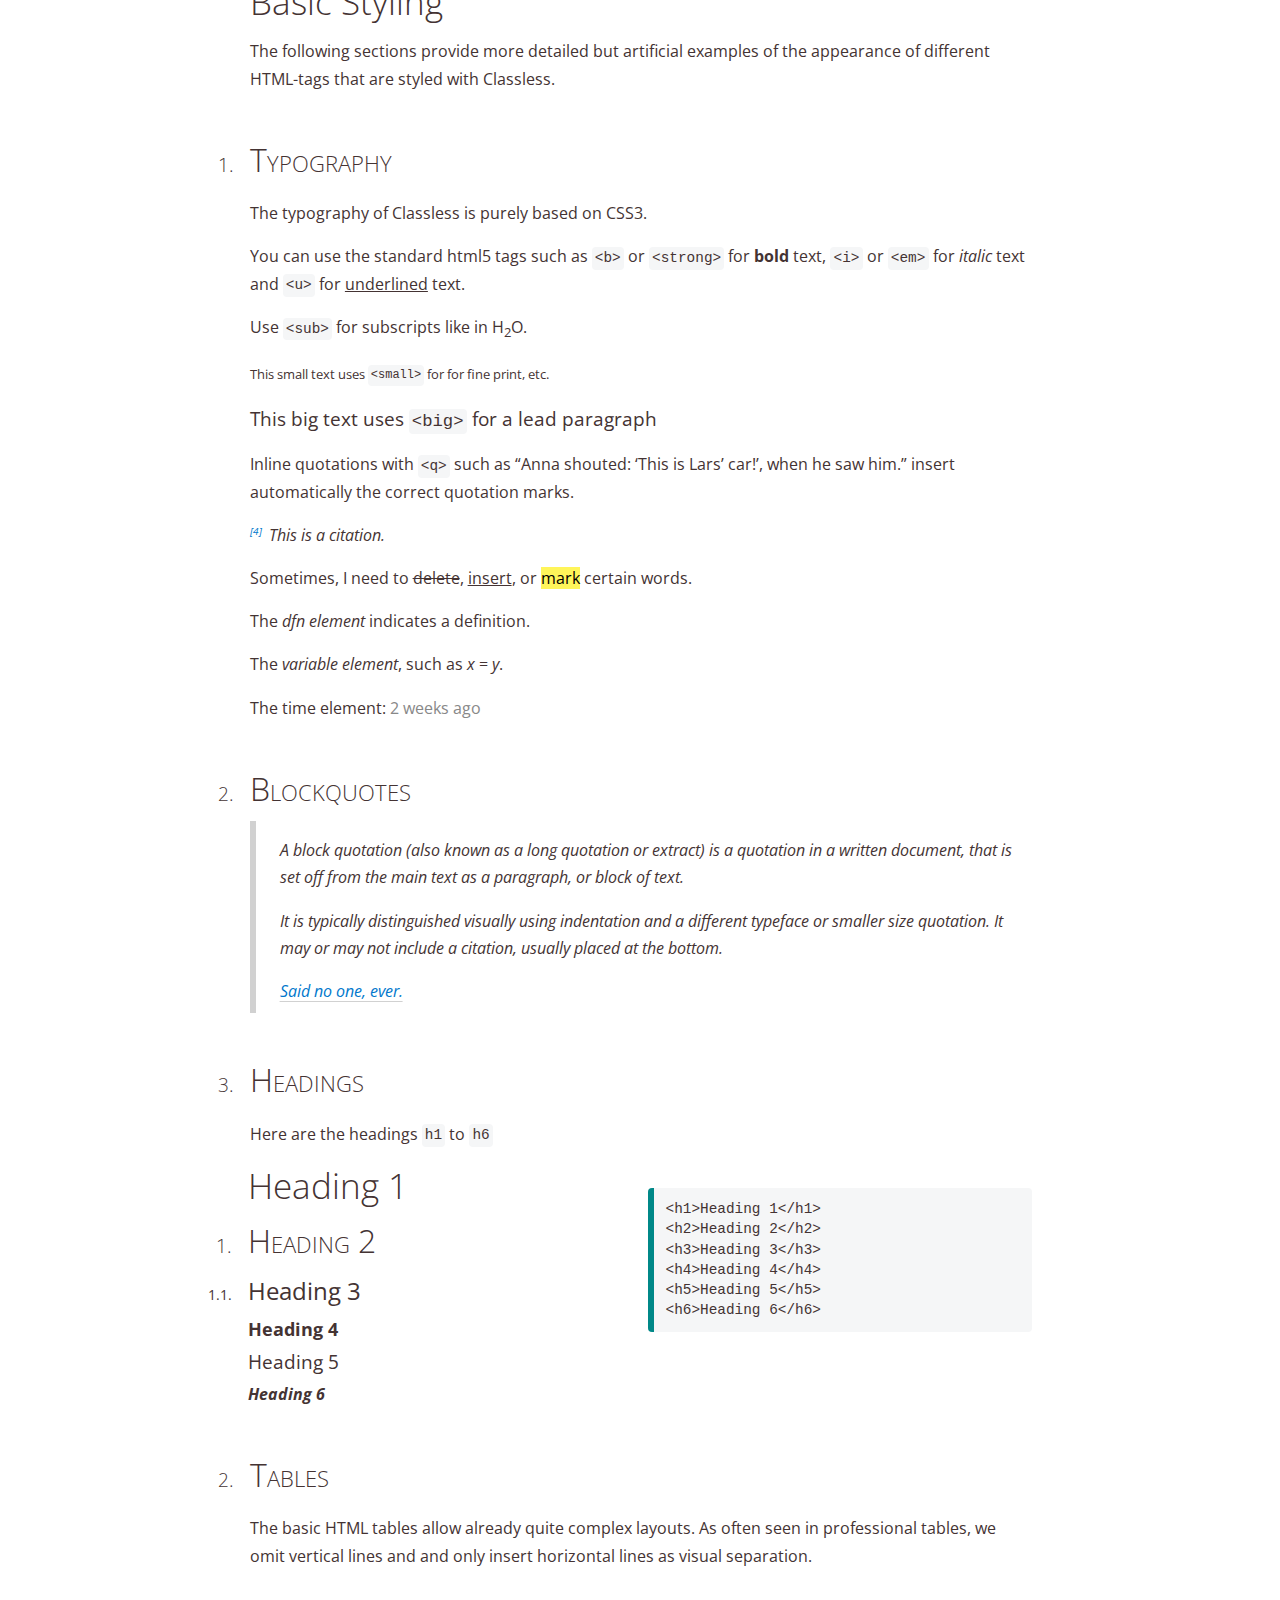
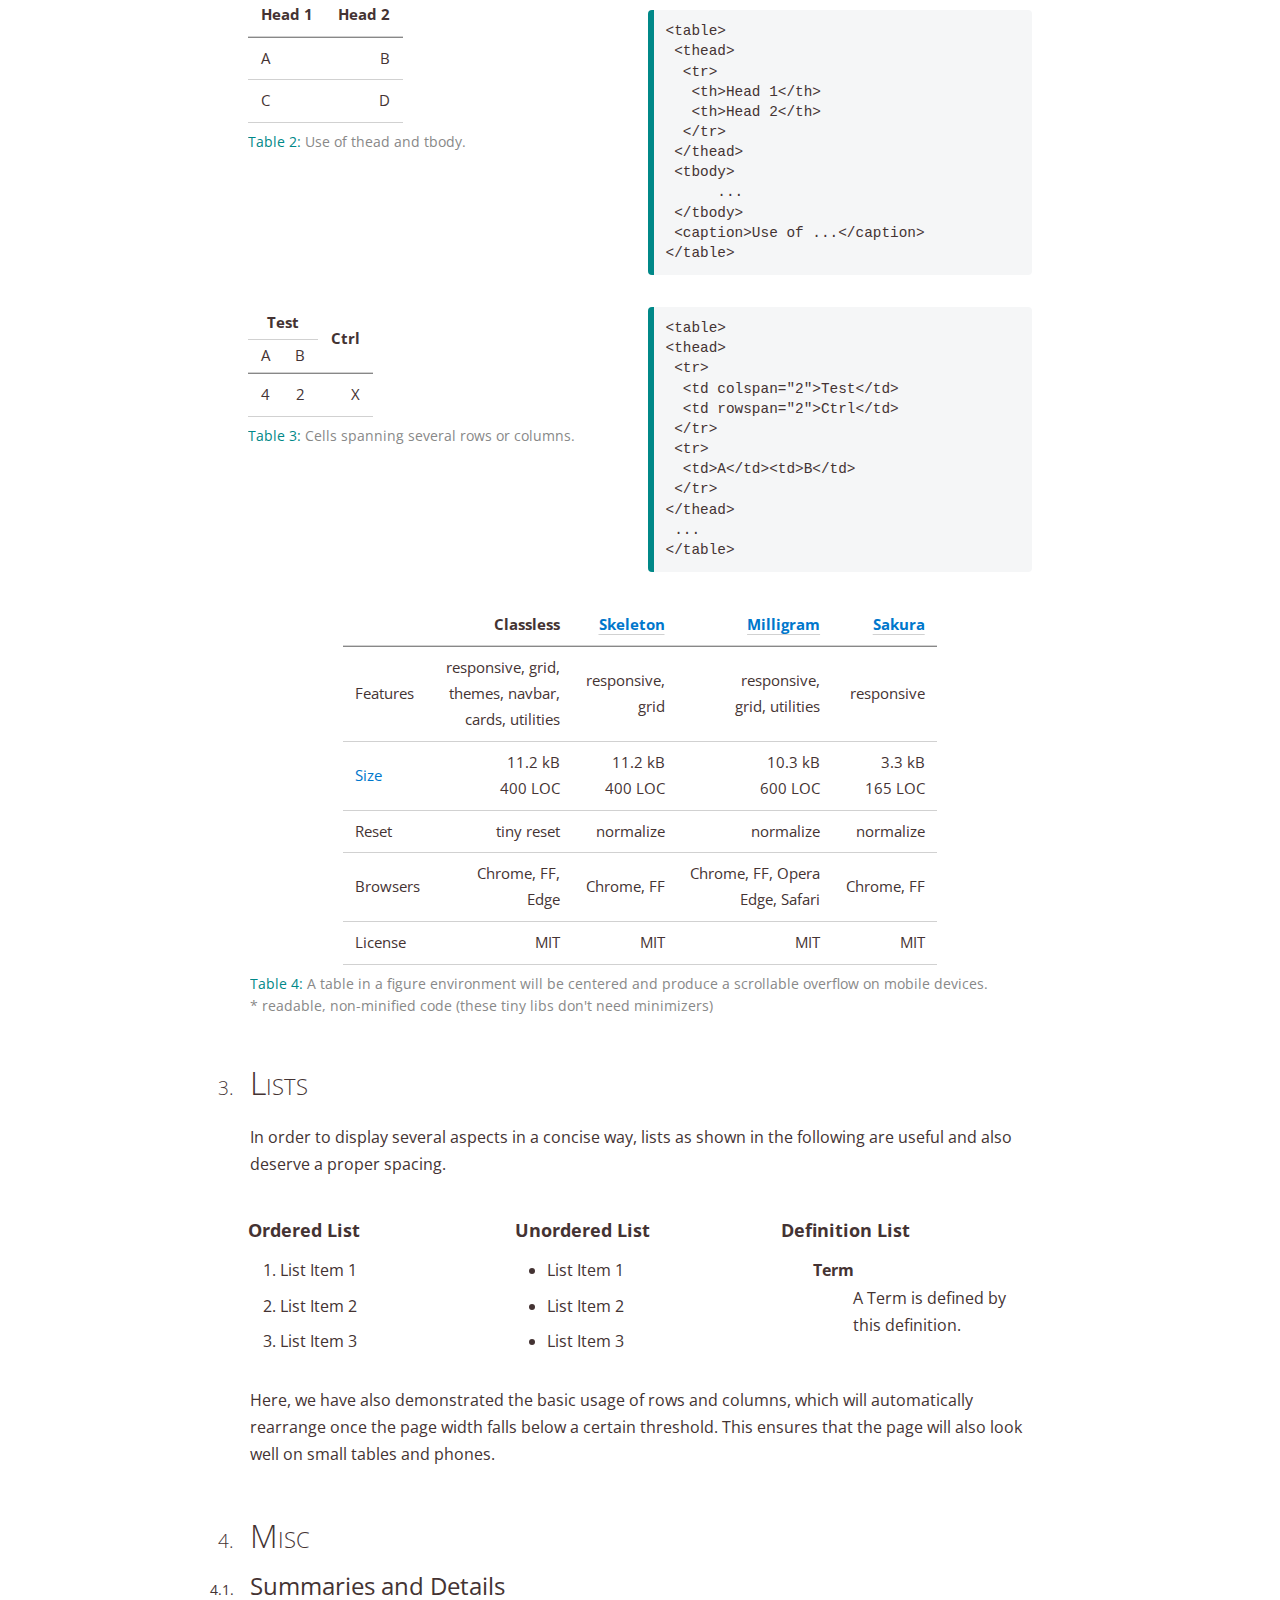
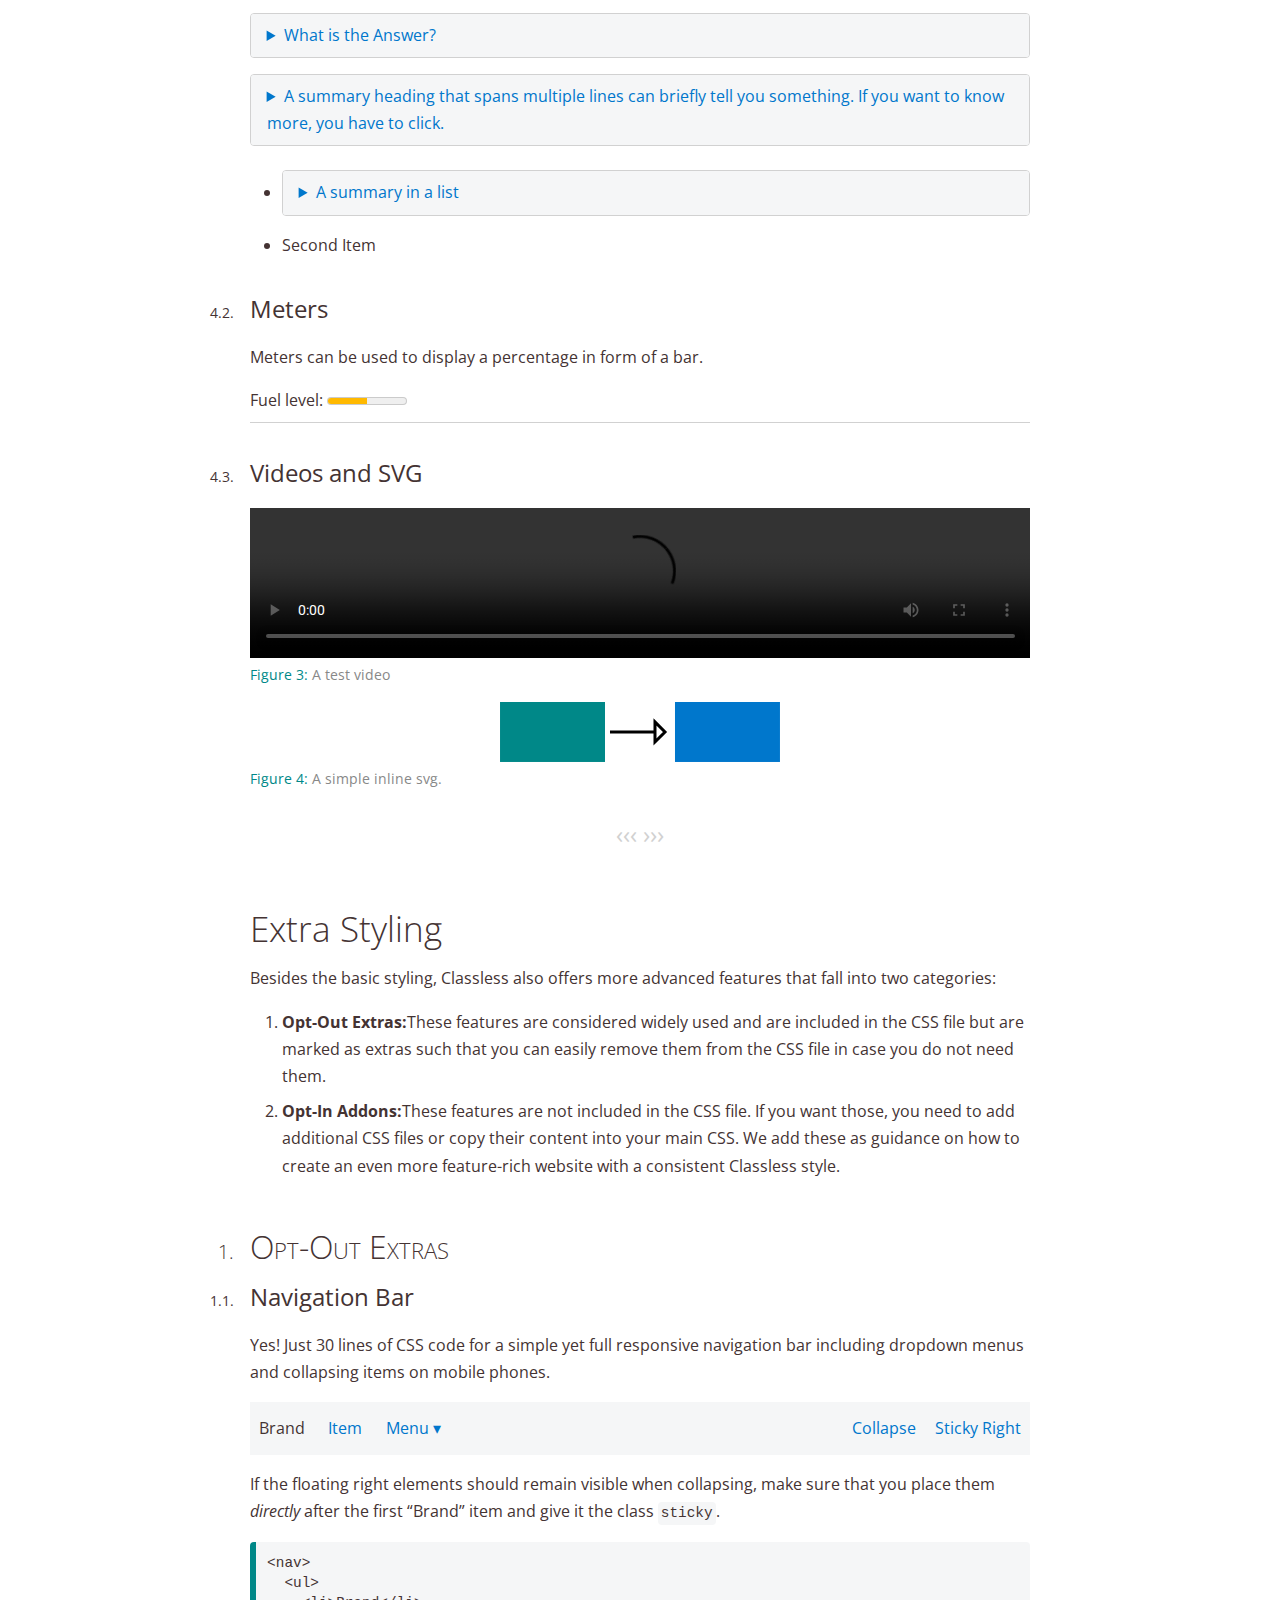
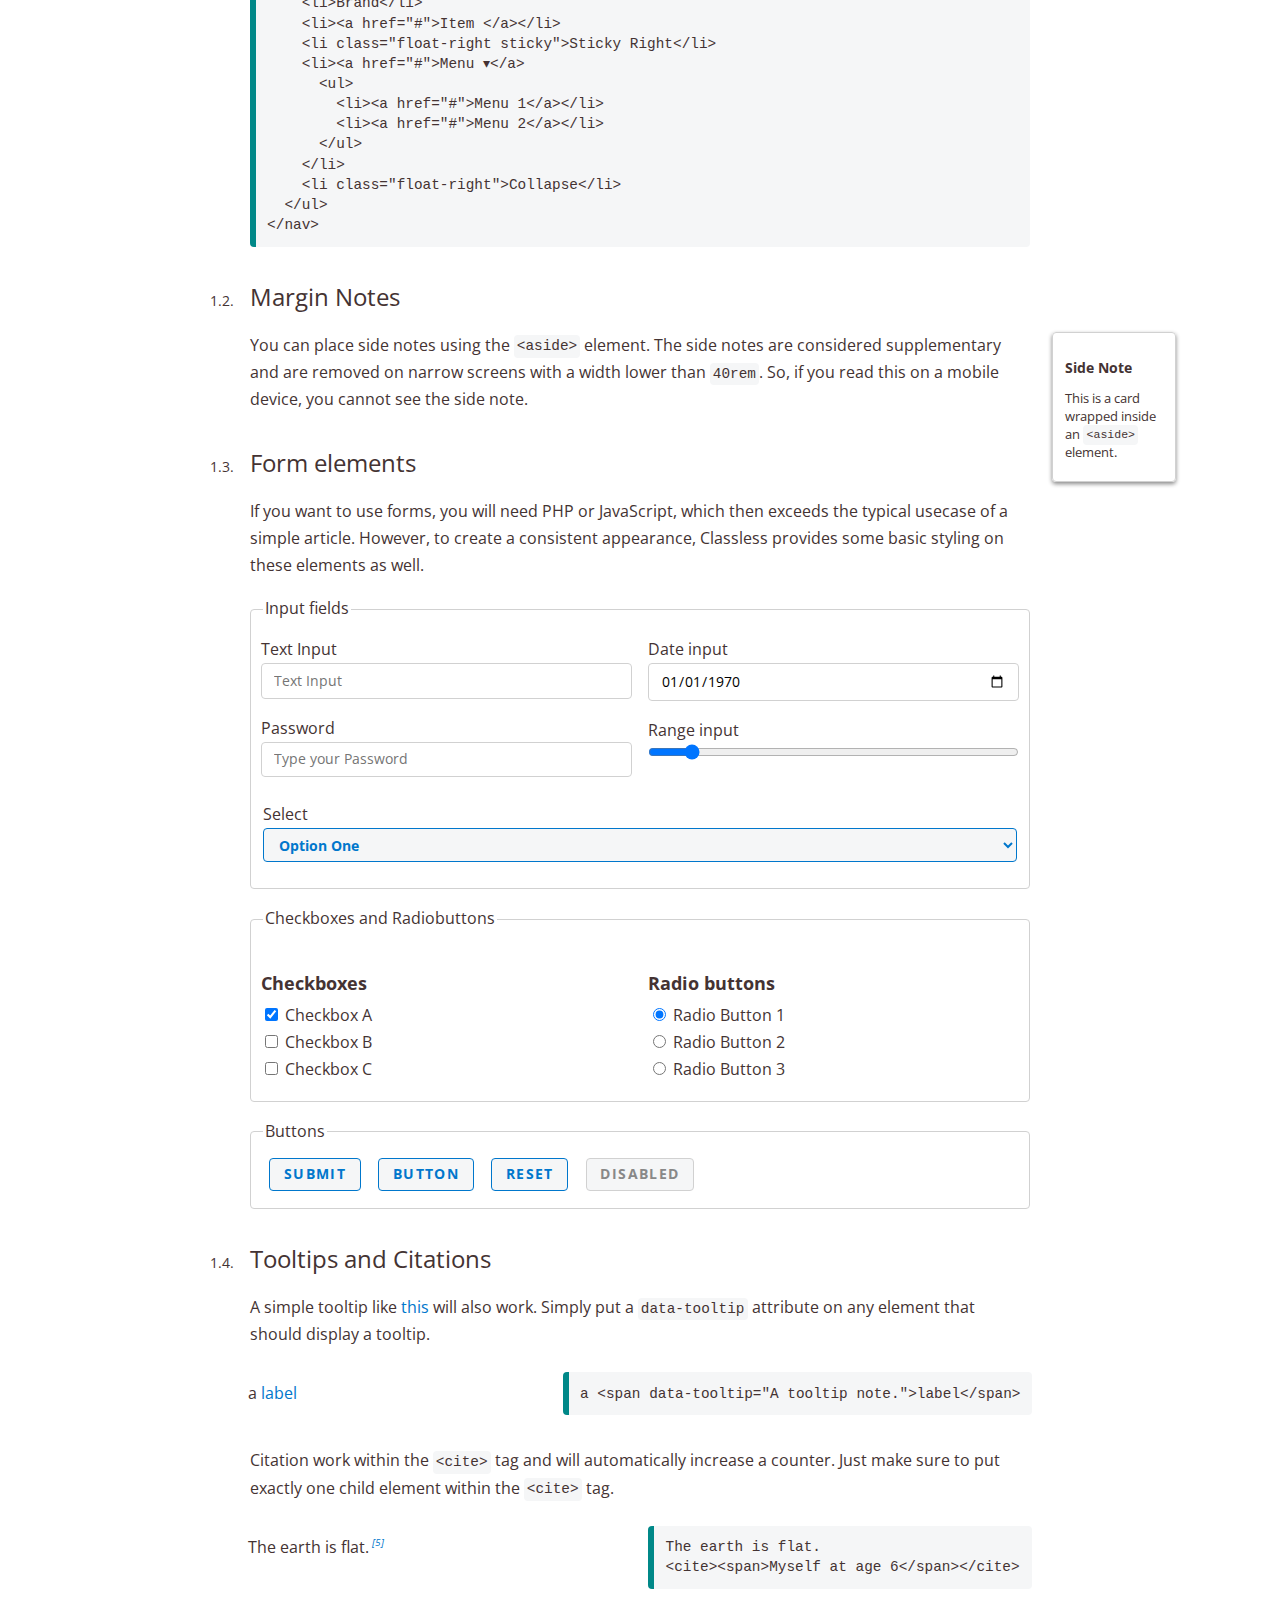
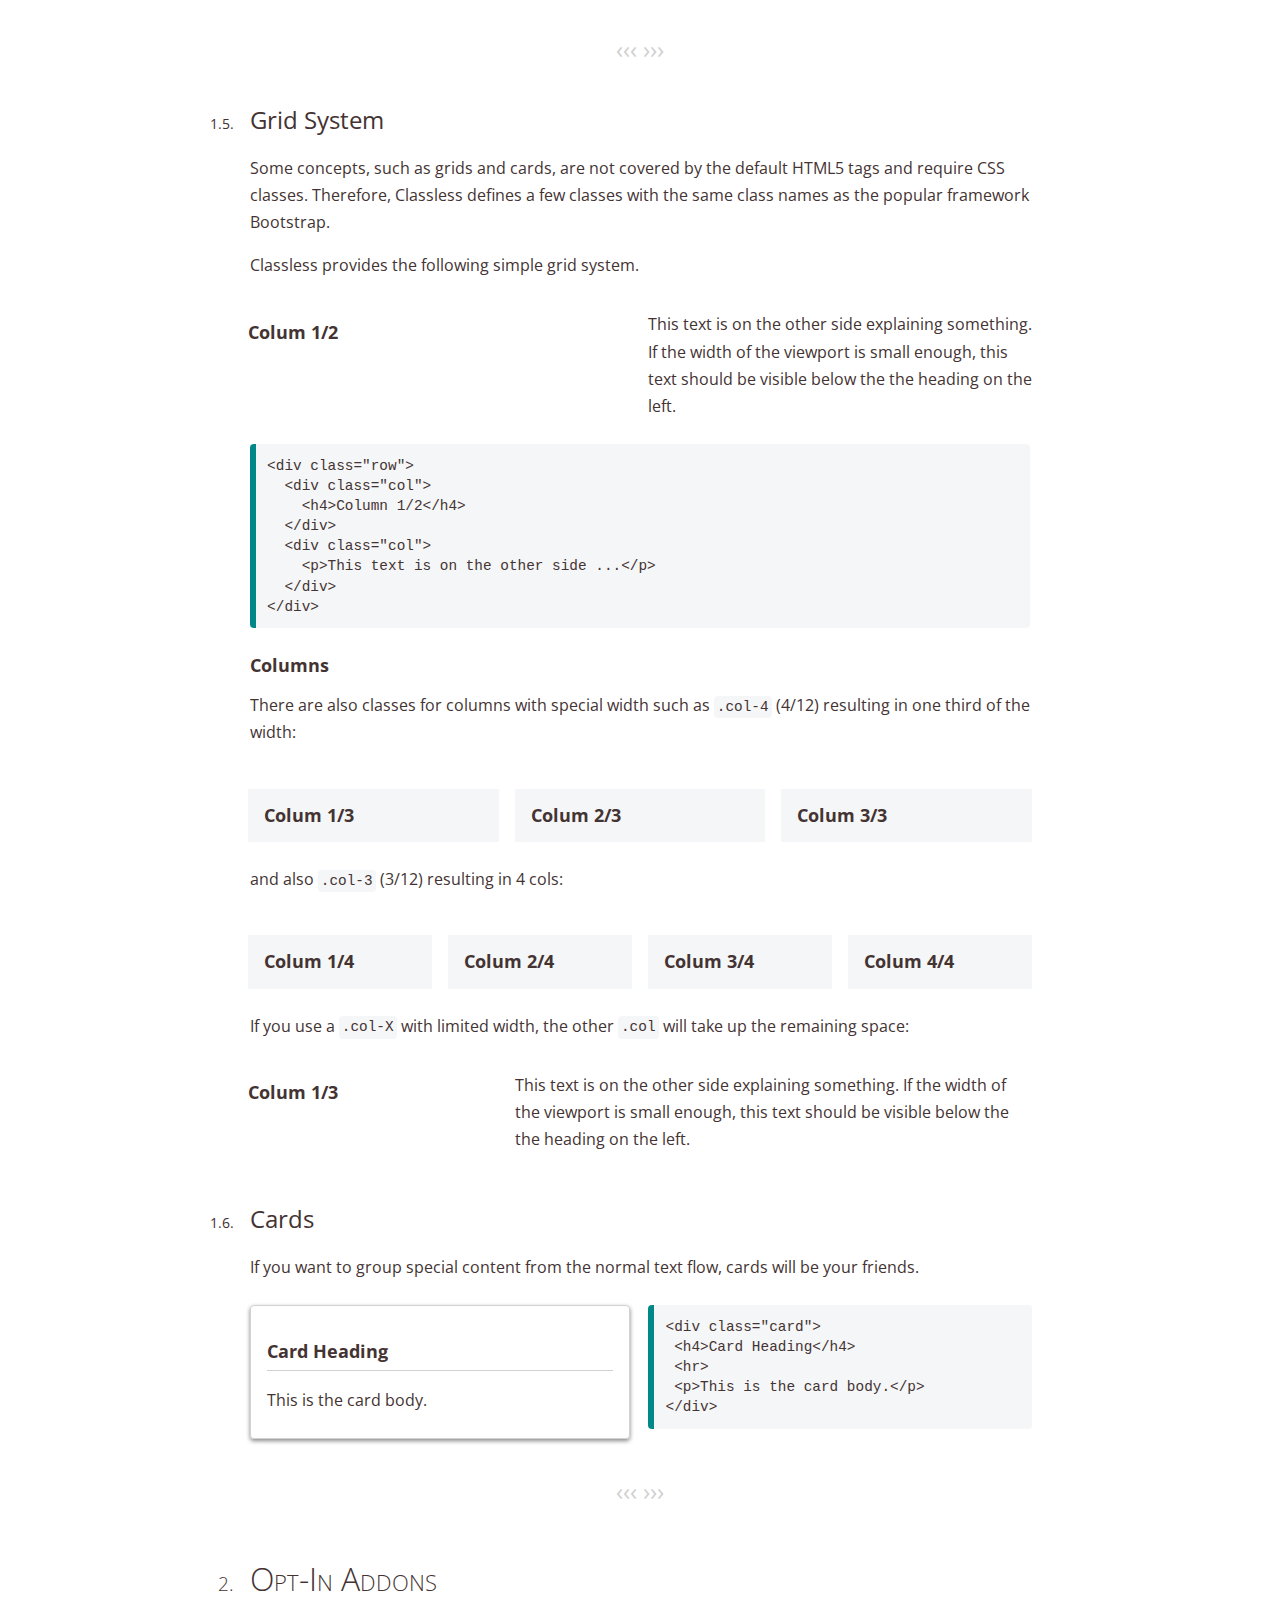
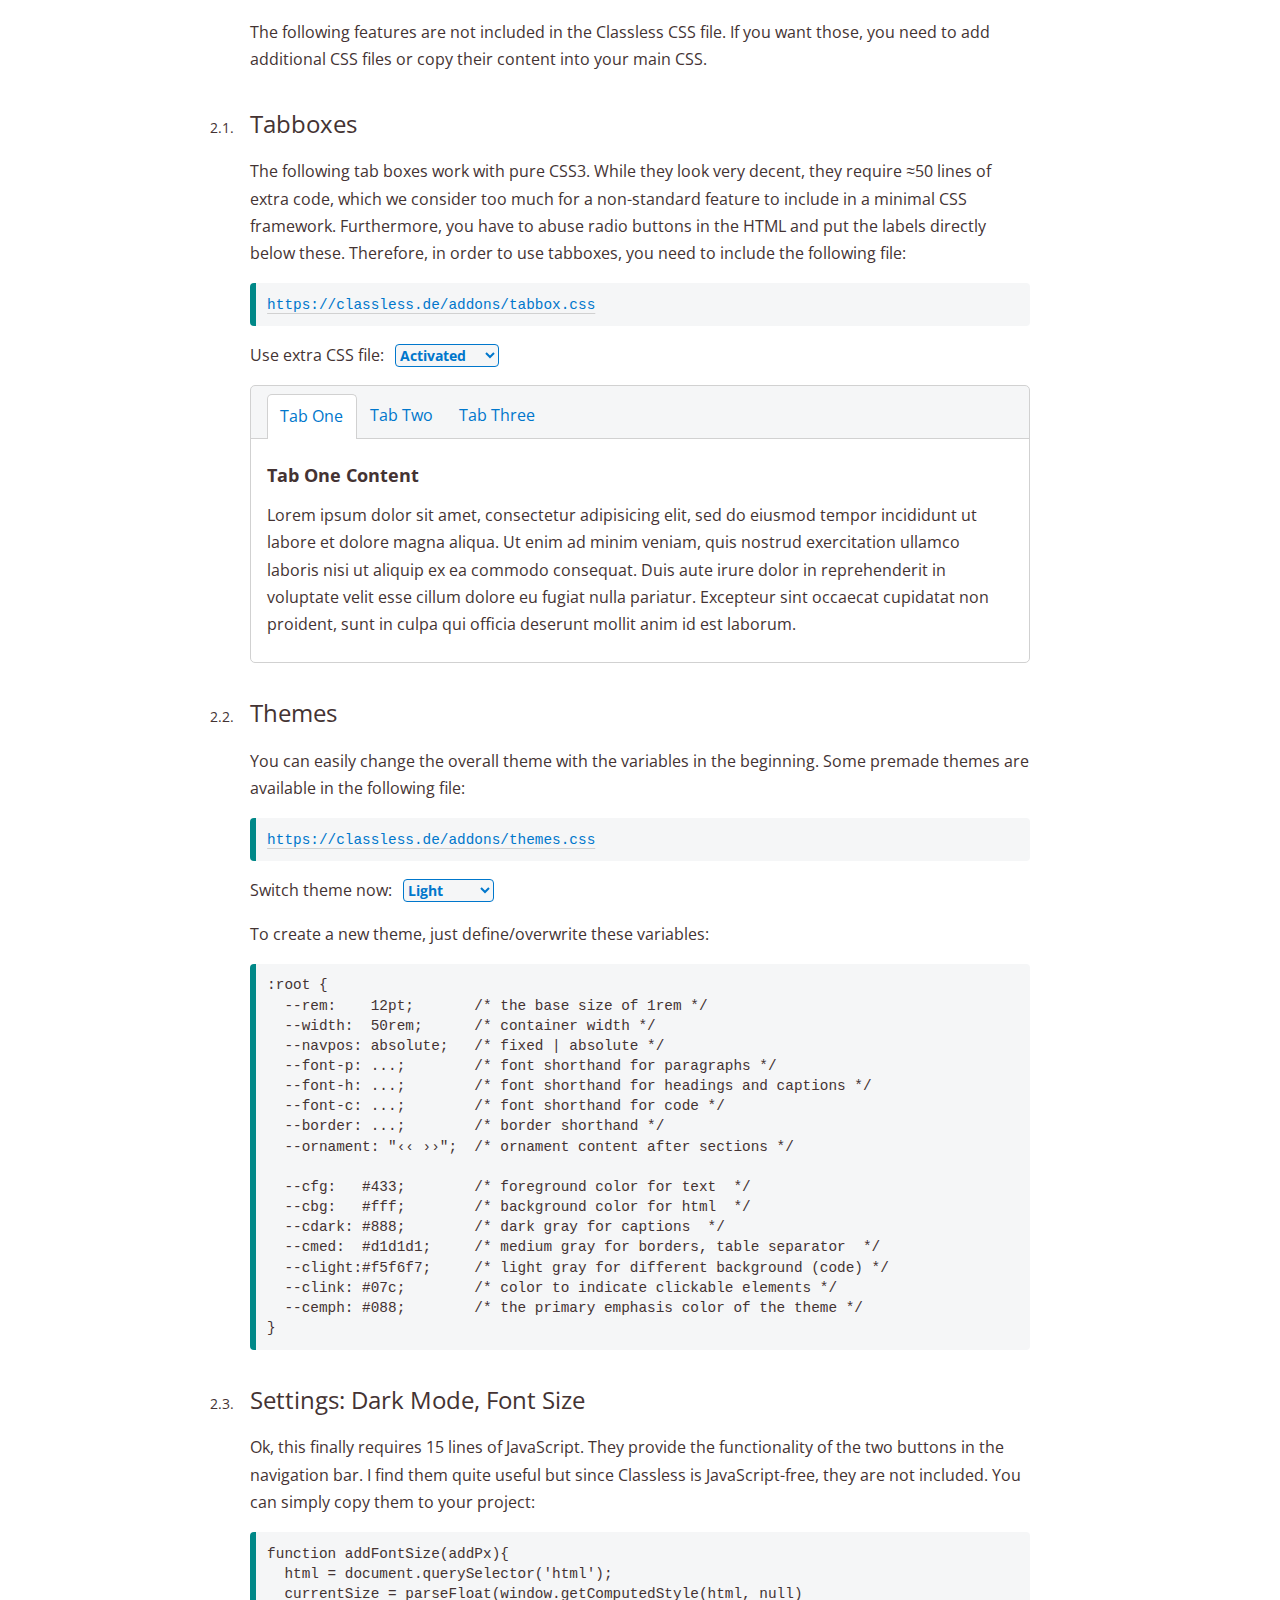
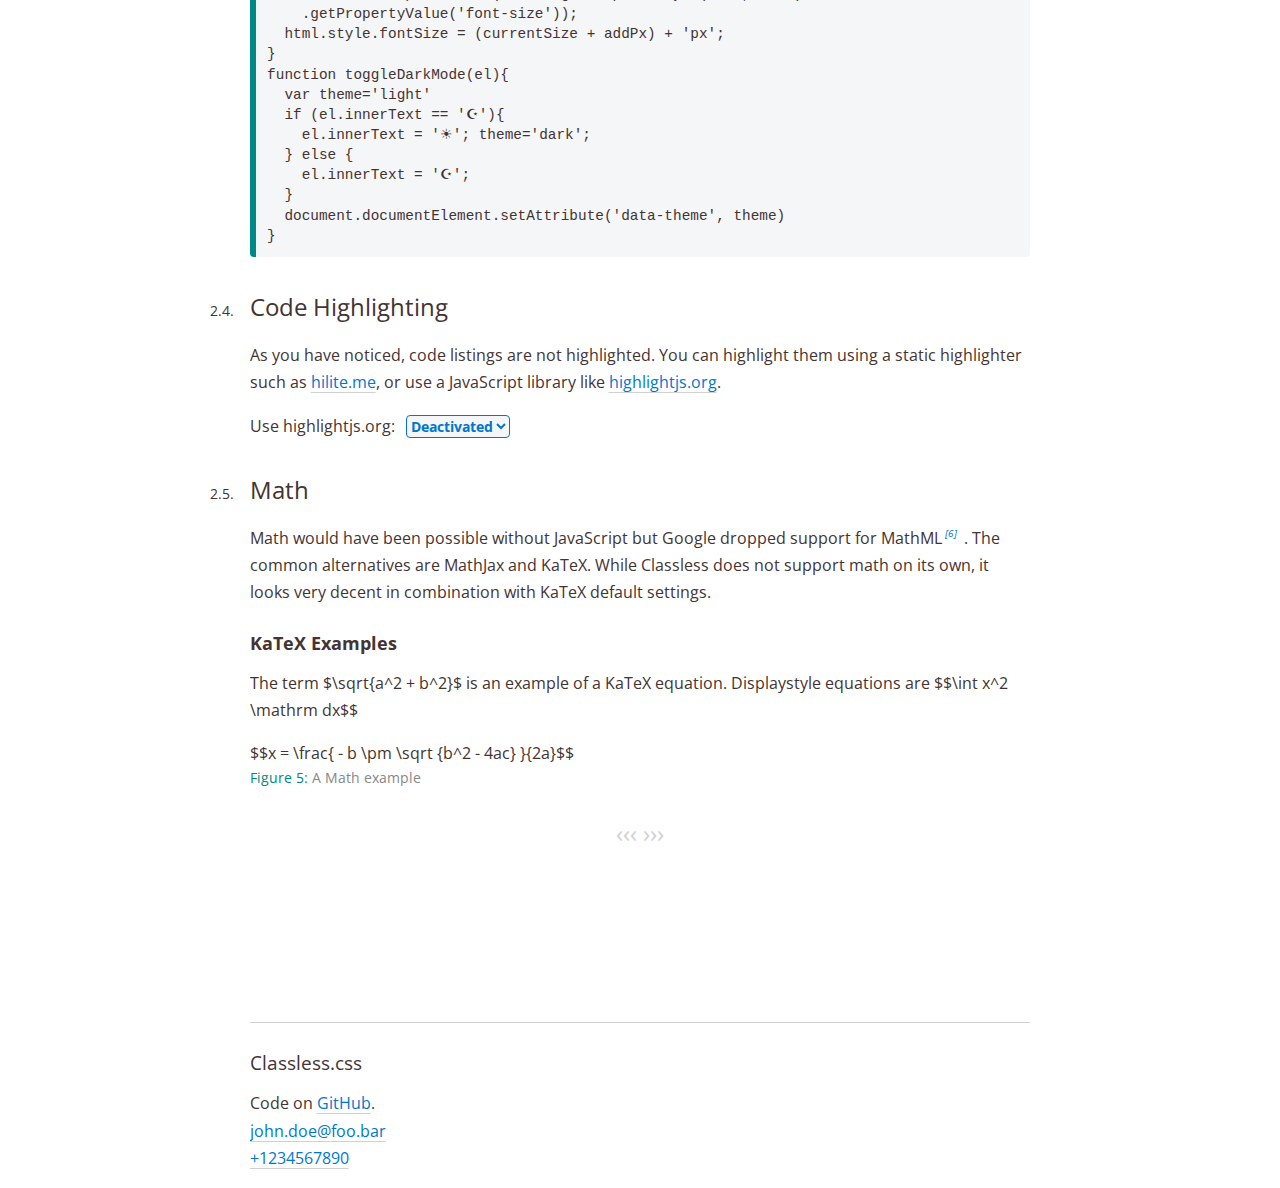
==== commit 876b9eed: "update old tooltip parts" ====
--- a/docs/index.html
+++ b/docs/index.html
@@ -347,10 +347,13 @@
     <h2>Tables</h2>
     <p>The basic HTML tables allow already quite complex layouts. As often seen in professional tables, we omit vertical lines and and only insert horizontal lines as visual separation.</p>
     <div class="row">
-      <div class="col">      
+      <div class="col">
         <table>
           <thead><tr>
-            <th>Head 1</th>  <th>Head 2</th>      
+            <th>
+              Head 1
+            </th>
+            <th>Head 2</th>
           </tr></thead>
           <tbody>
             <tr>
@@ -887,7 +890,7 @@
 
 
     <h3>Settings: Dark Mode, Font Size</h3>
-    <p>Ok, this finally requires 15 lines of JavaScript. They provide the functionality of the two buttons in the navigation bar. I find them quite useful but since classless is JavaScript free, they are not included. You can simply copy them to your project:</p>
+    <p>Ok, this finally requires 15 lines of JavaScript. They provide the functionality of the two buttons in the navigation bar. I find them quite useful but since Classless is JavaScript-free, they are not included. You can simply copy them to your project:</p>
         <pre><code class="language-javascript">function addFontSize(addPx){
   html = document.querySelector('html');
   currentSize = parseFloat(window.getComputedStyle(html, null)
--- a/docs/classless.css
+++ b/docs/classless.css
@@ -242,7 +242,7 @@
 }
 nav ul > li > ul > li { white-space: nowrap; }
 nav ul > li:hover > ul { display: block; }
-@media (max-width: 40em) {
+@media (max-width: 40rem) {
 	nav ul:first-child > li:first-child:after { content: " \25BE"; }
 	nav ul:first-child > li:not(:first-child):not(.sticky) { display: none; }
 	nav ul:first-child:hover > li:not(:first-child):not(.sticky) { display: block; float: none !important; }
@@ -308,8 +308,7 @@
 p>select { padding: 0;      margin: 0 .5em; }
 
 
-/* 5. Bootstrap Compatibile Classes
-–––––––––––––––––––––––––––––––––––––––––––––––––––––– */
+/* 5. Bootstrap-compatible classes ––––––––––––––––––––– */
 
 /* grid */
 .row { display: flex; margin:  0.5rem -0.6rem; align-items: stretch; }
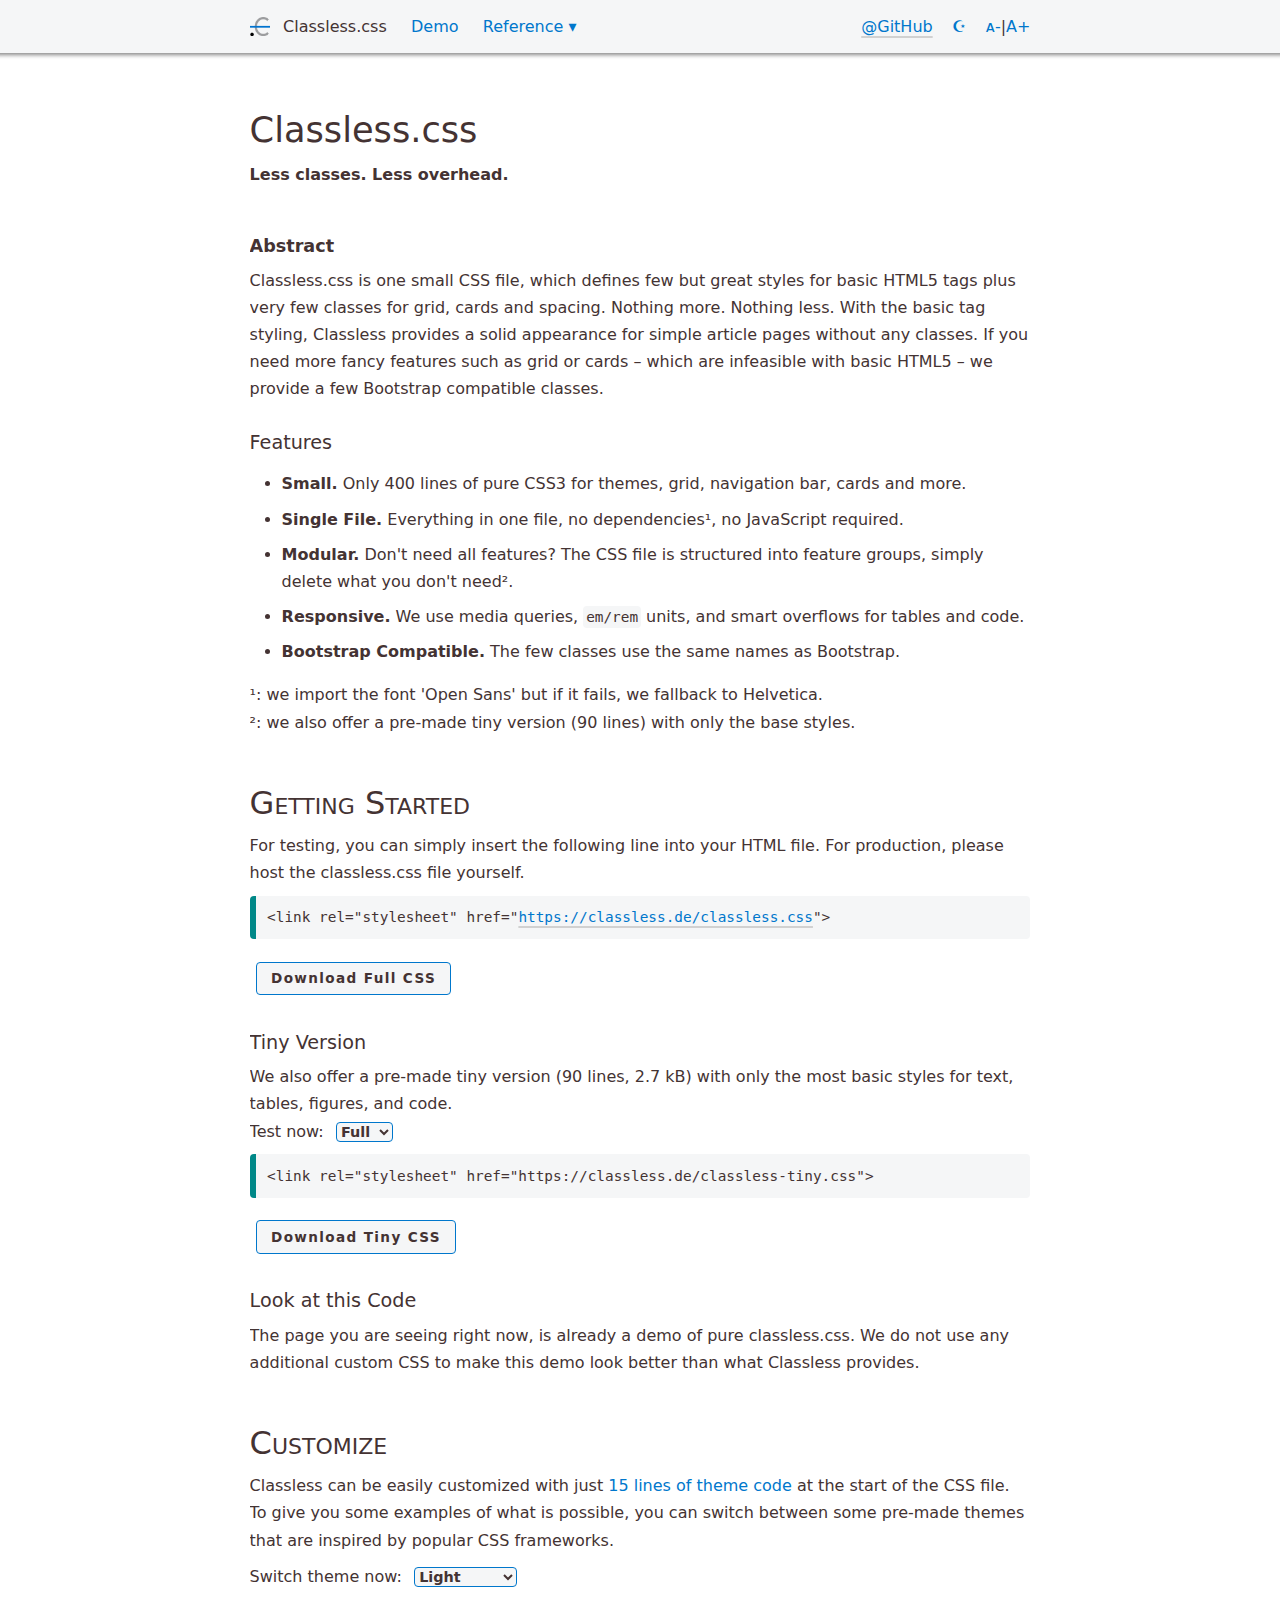
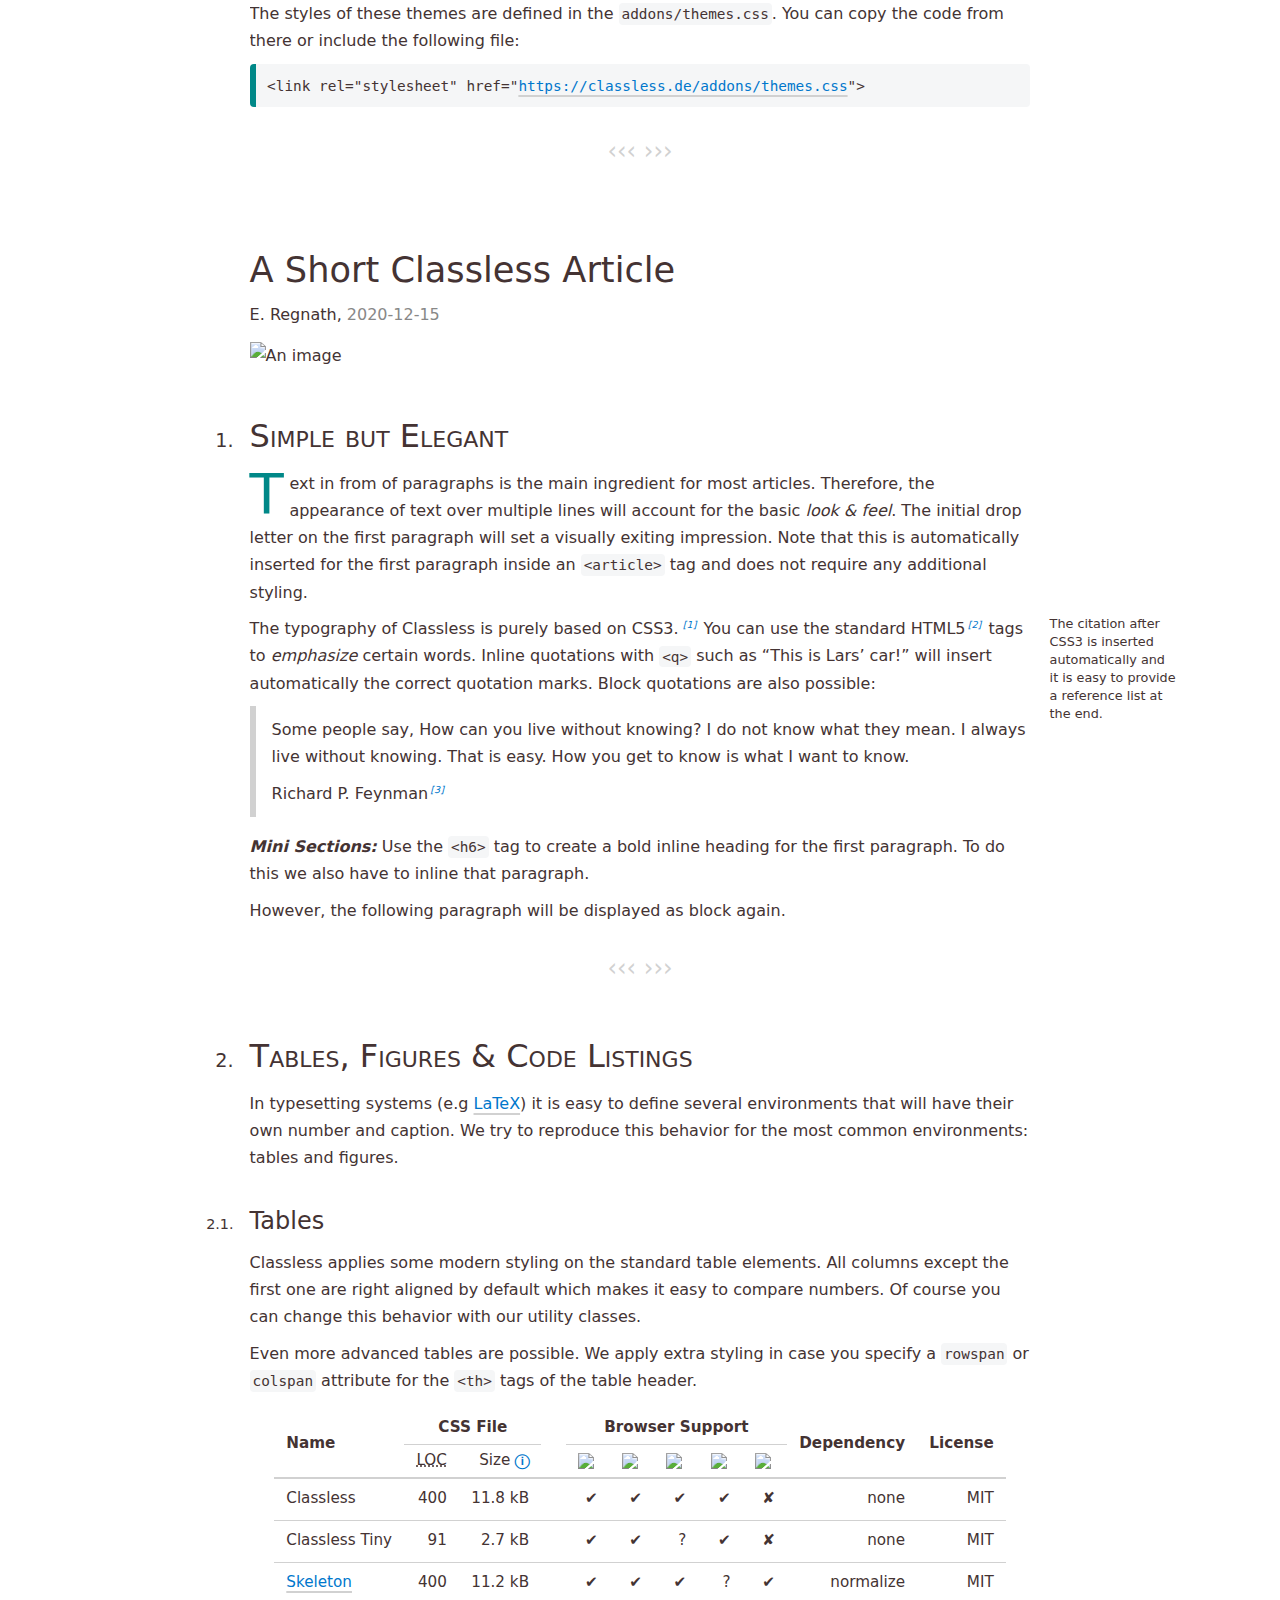
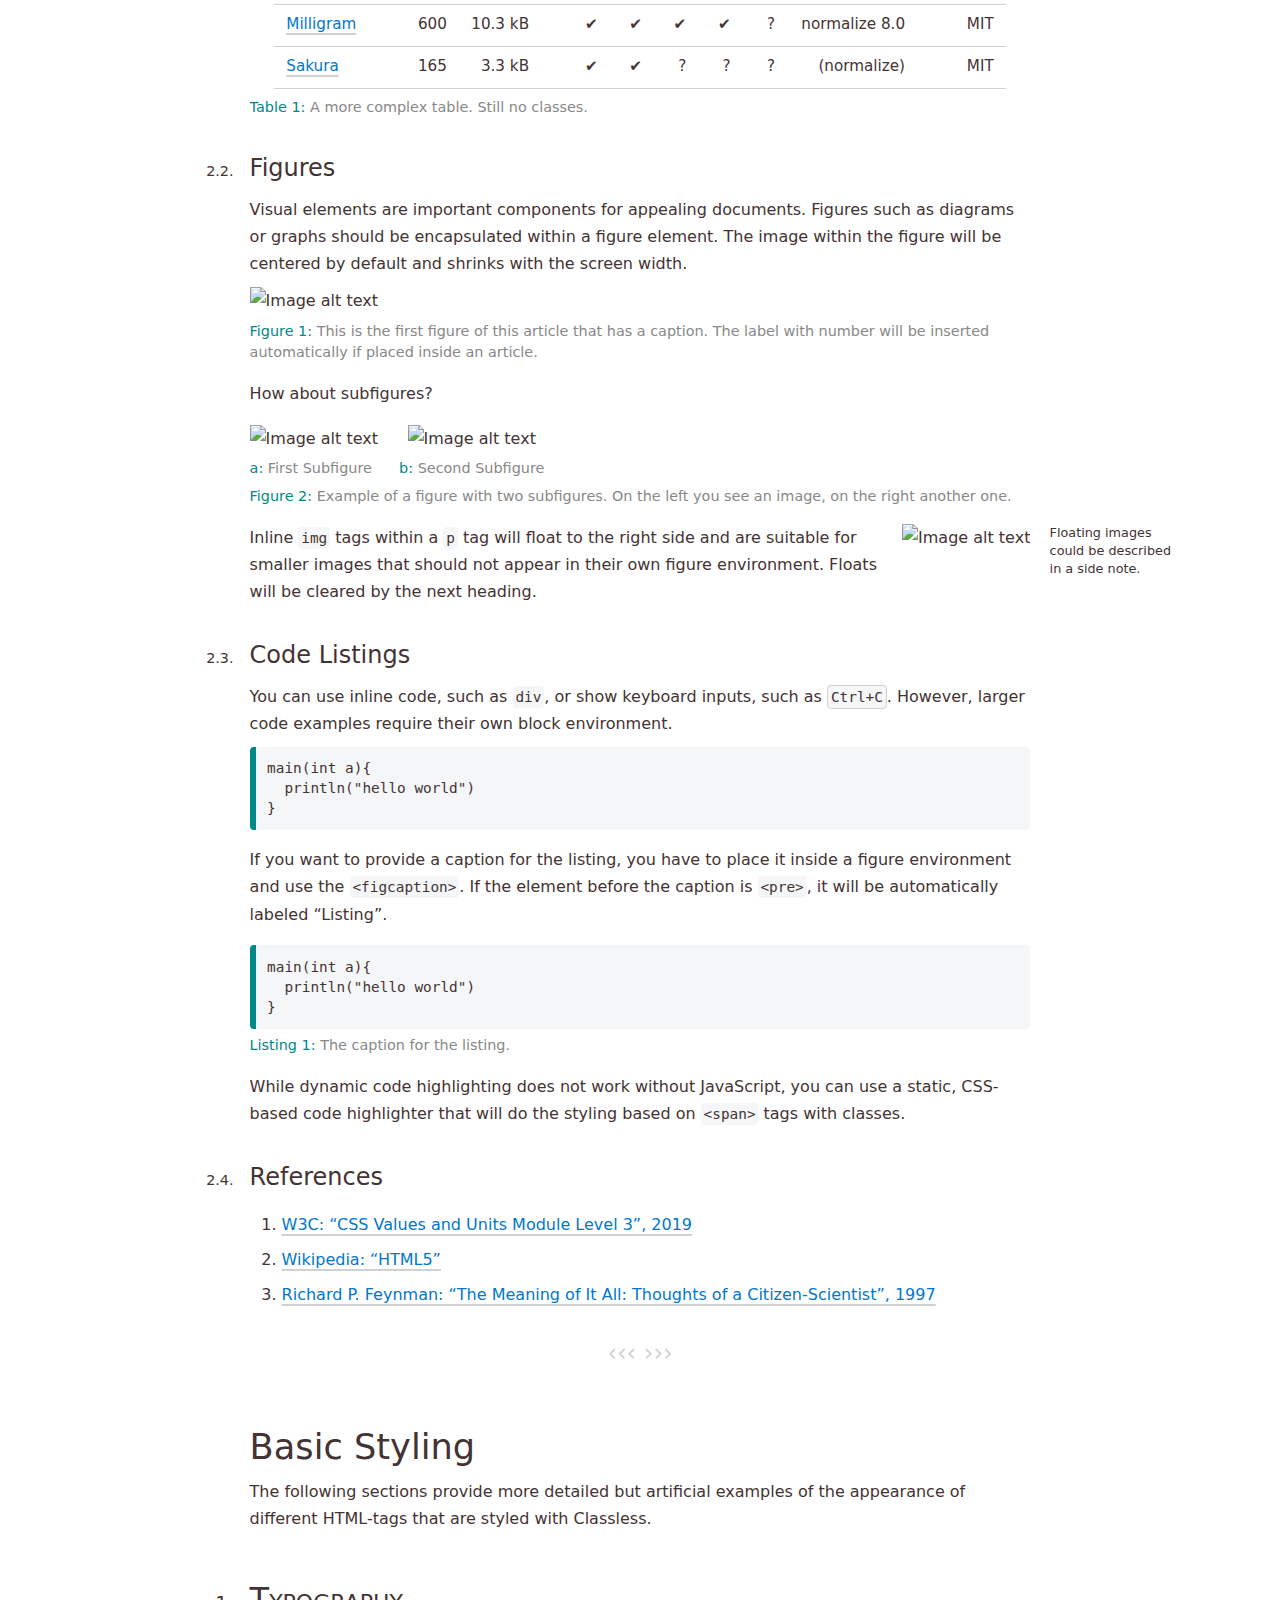
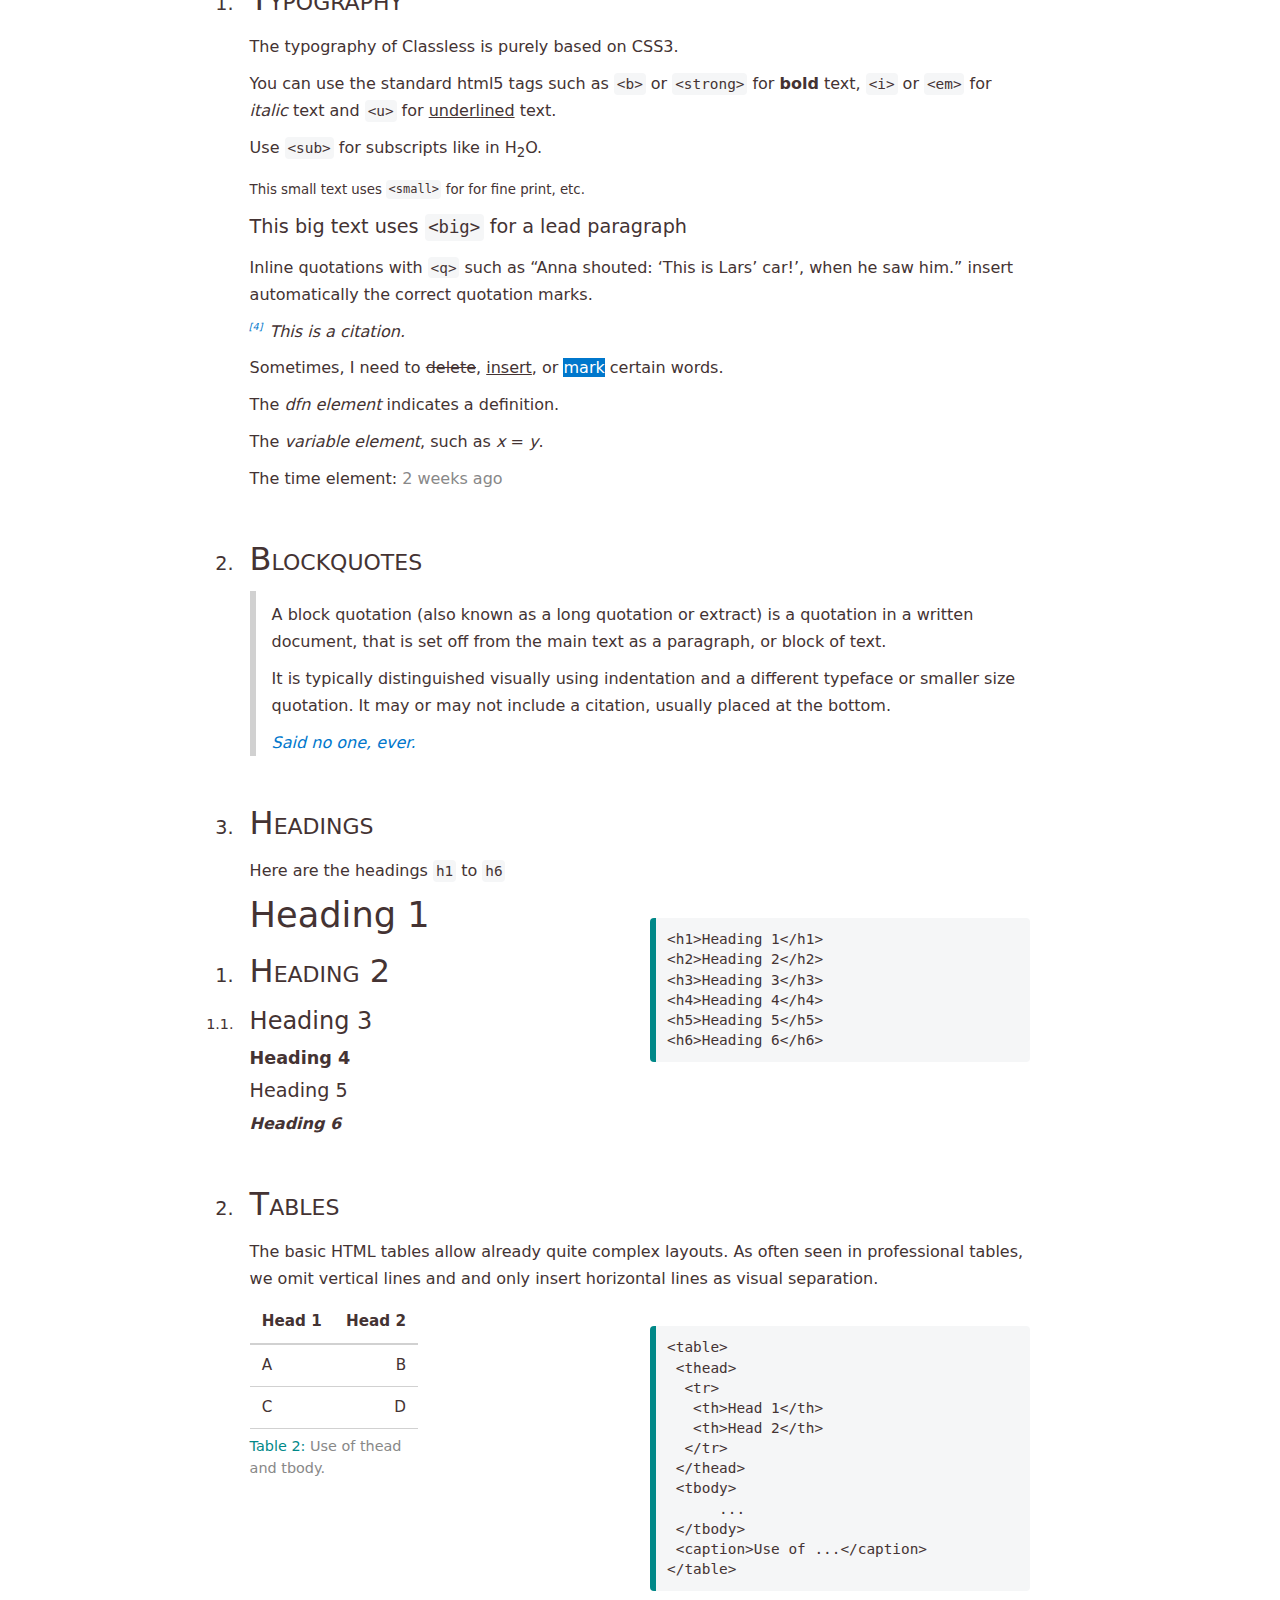
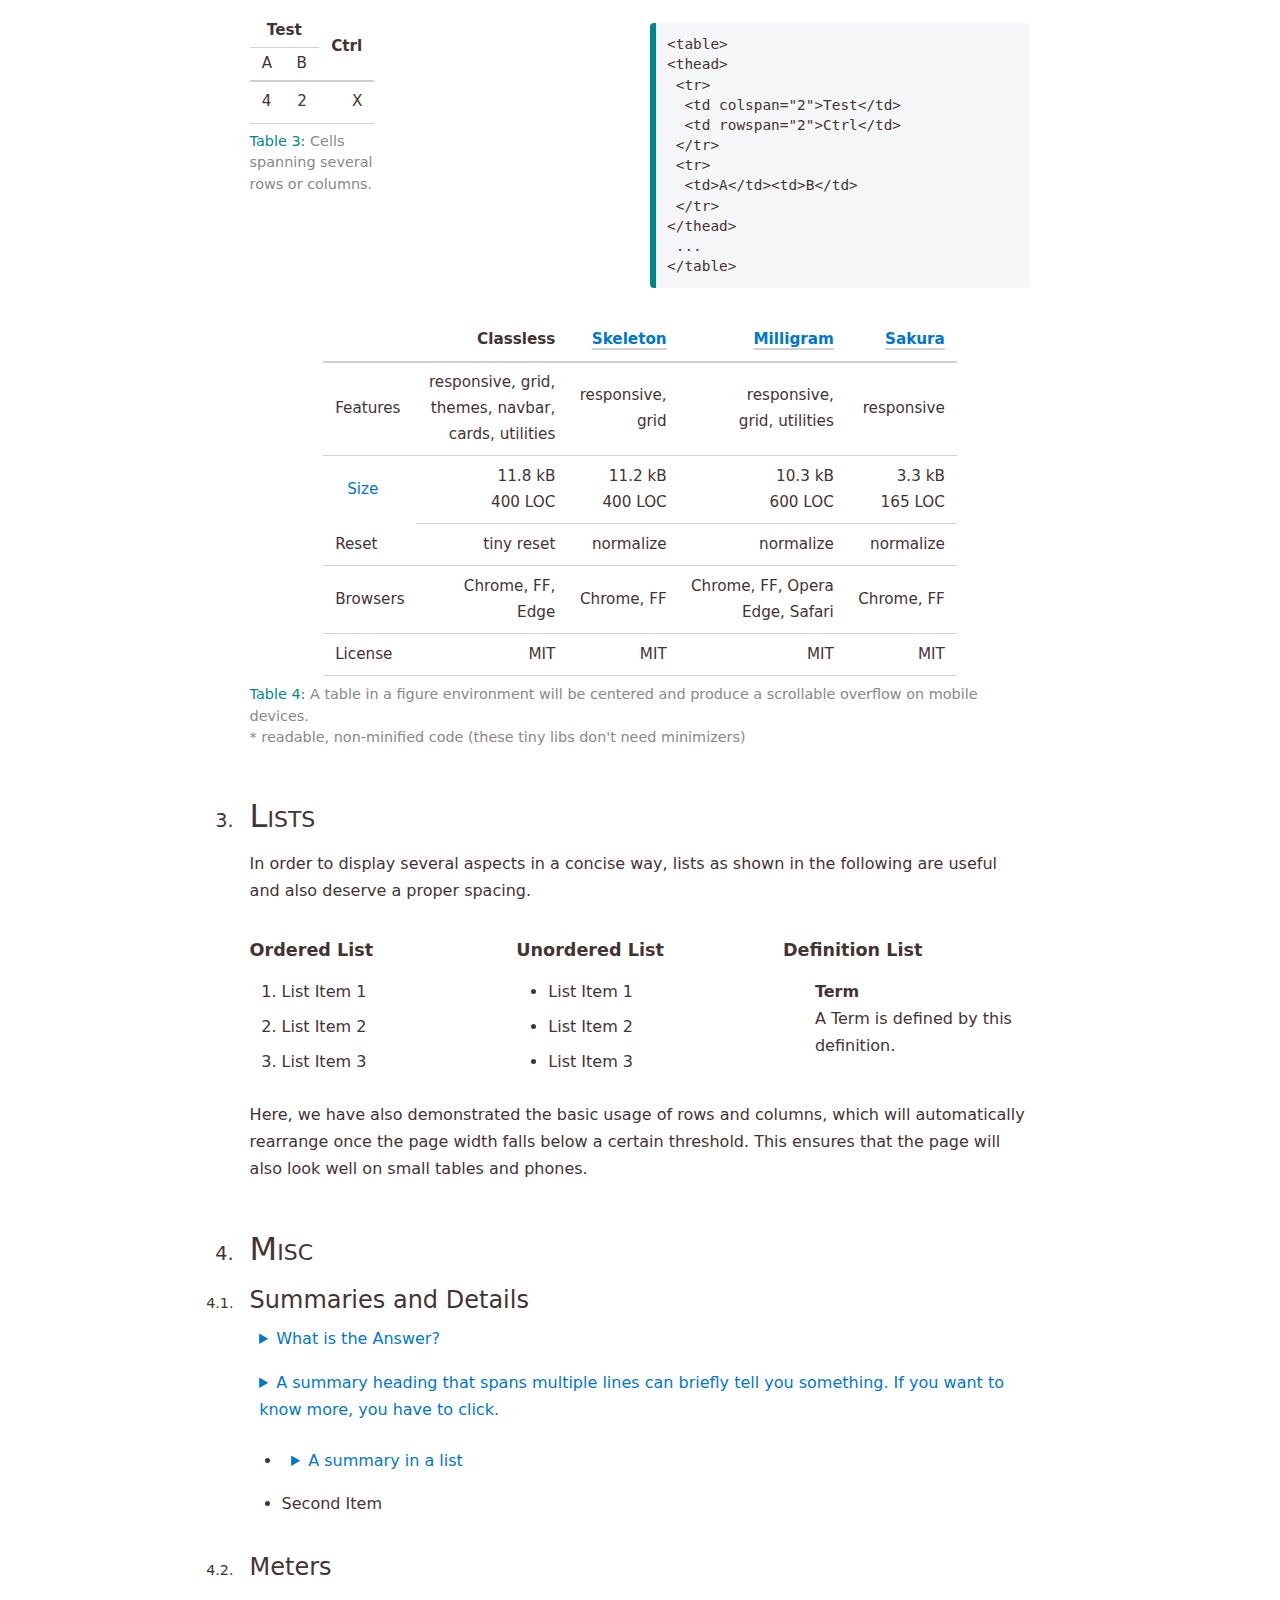
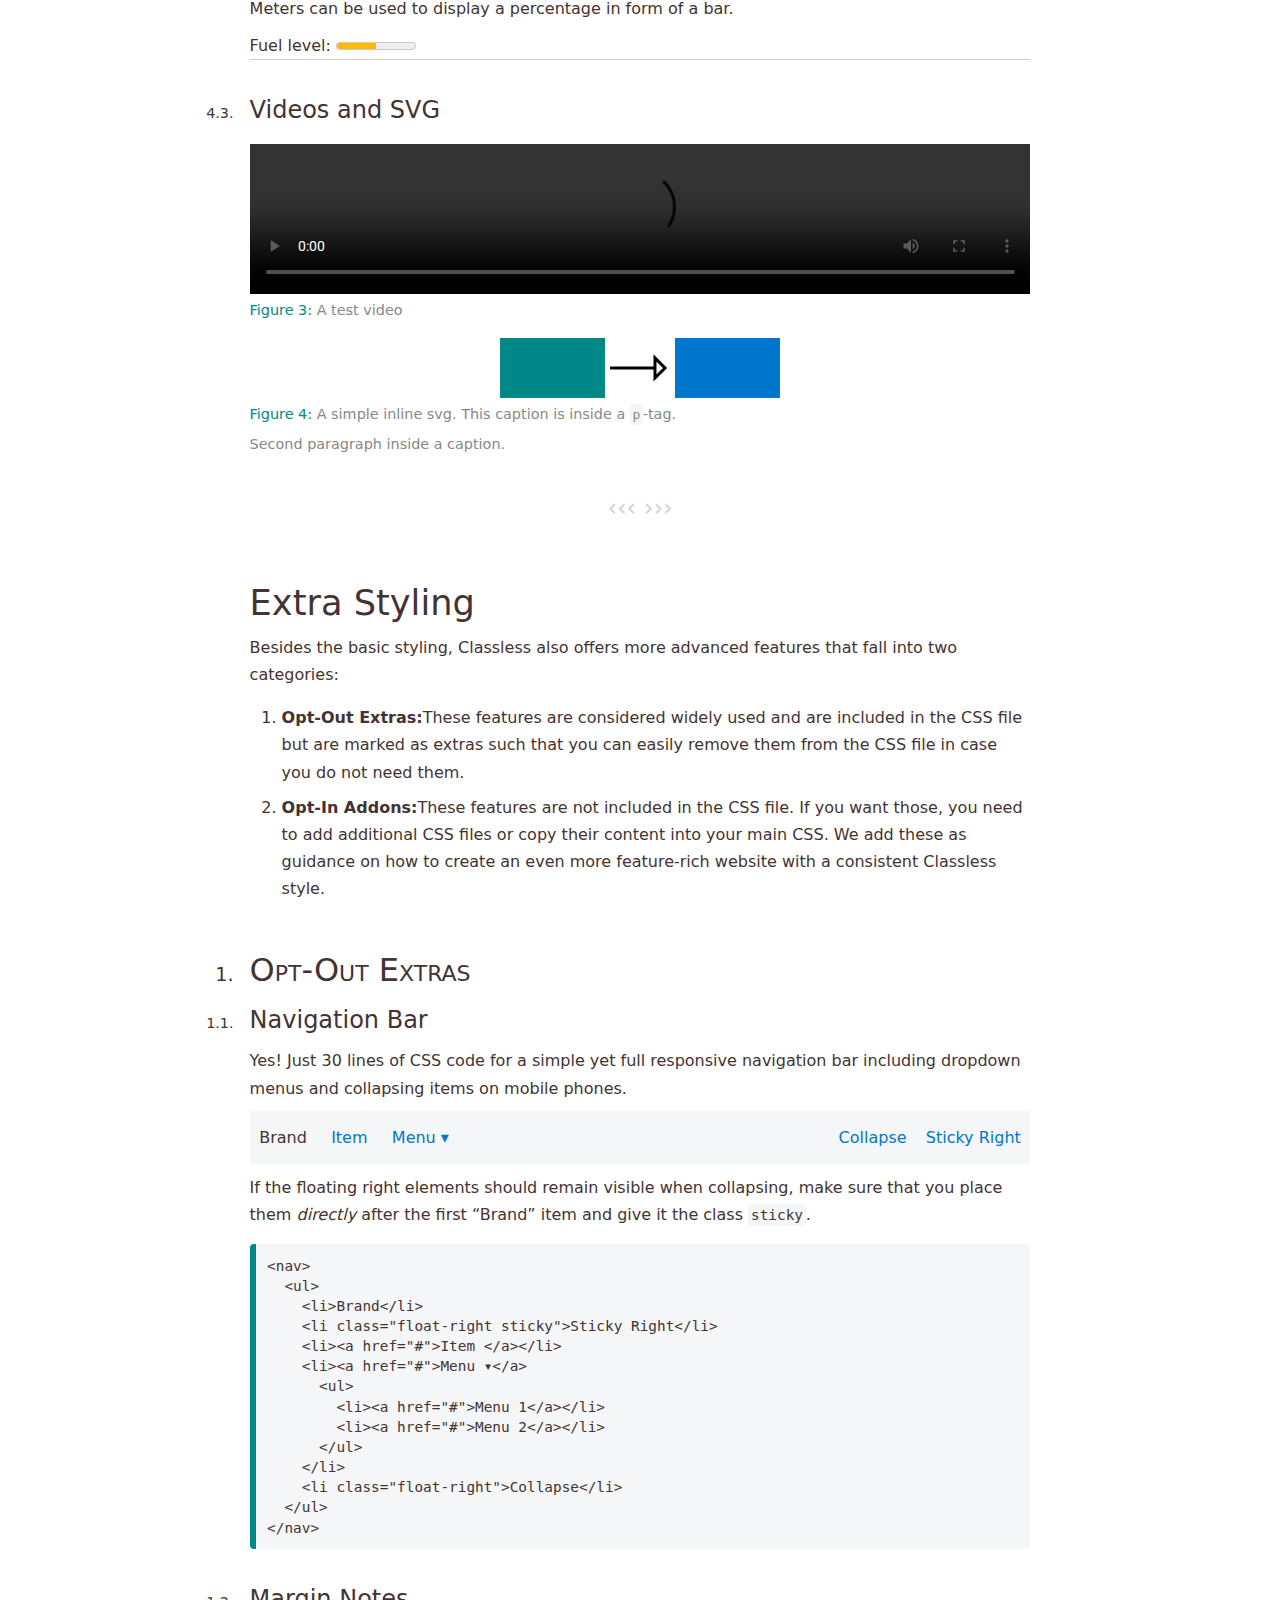
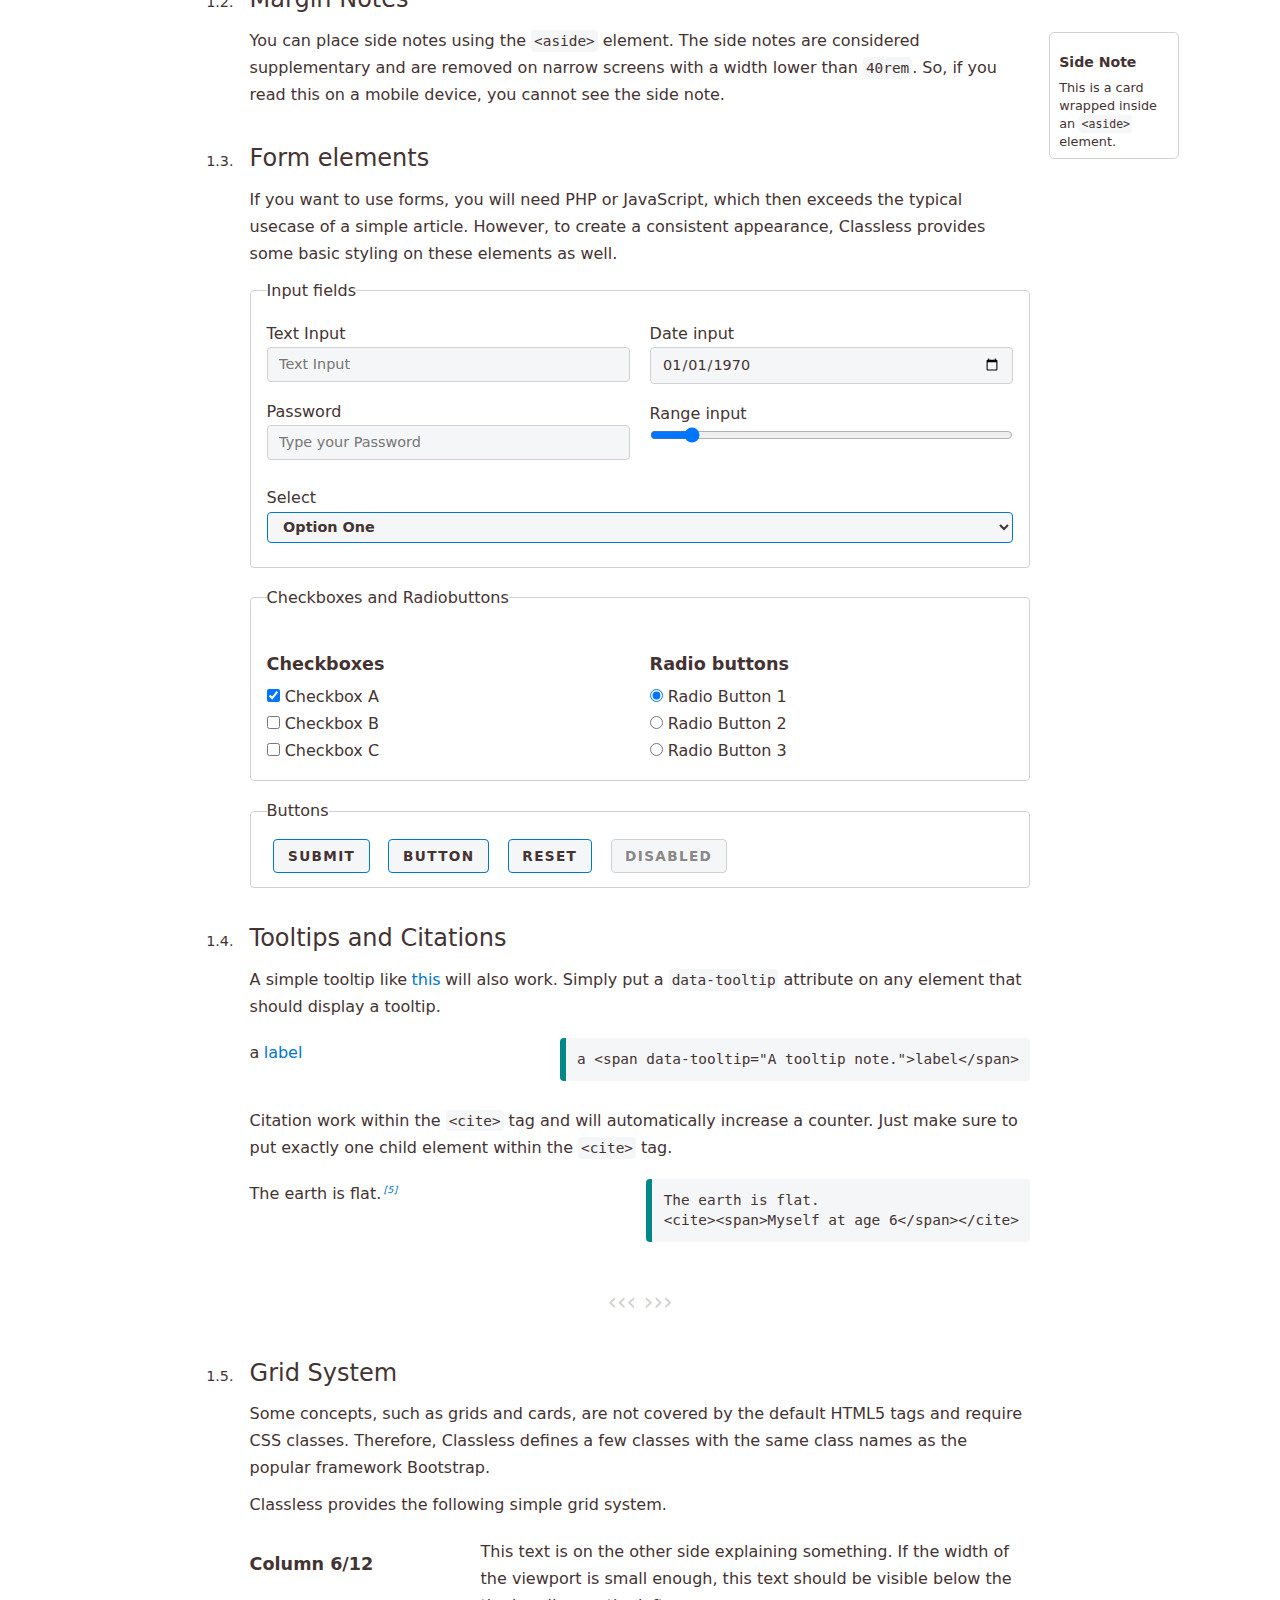
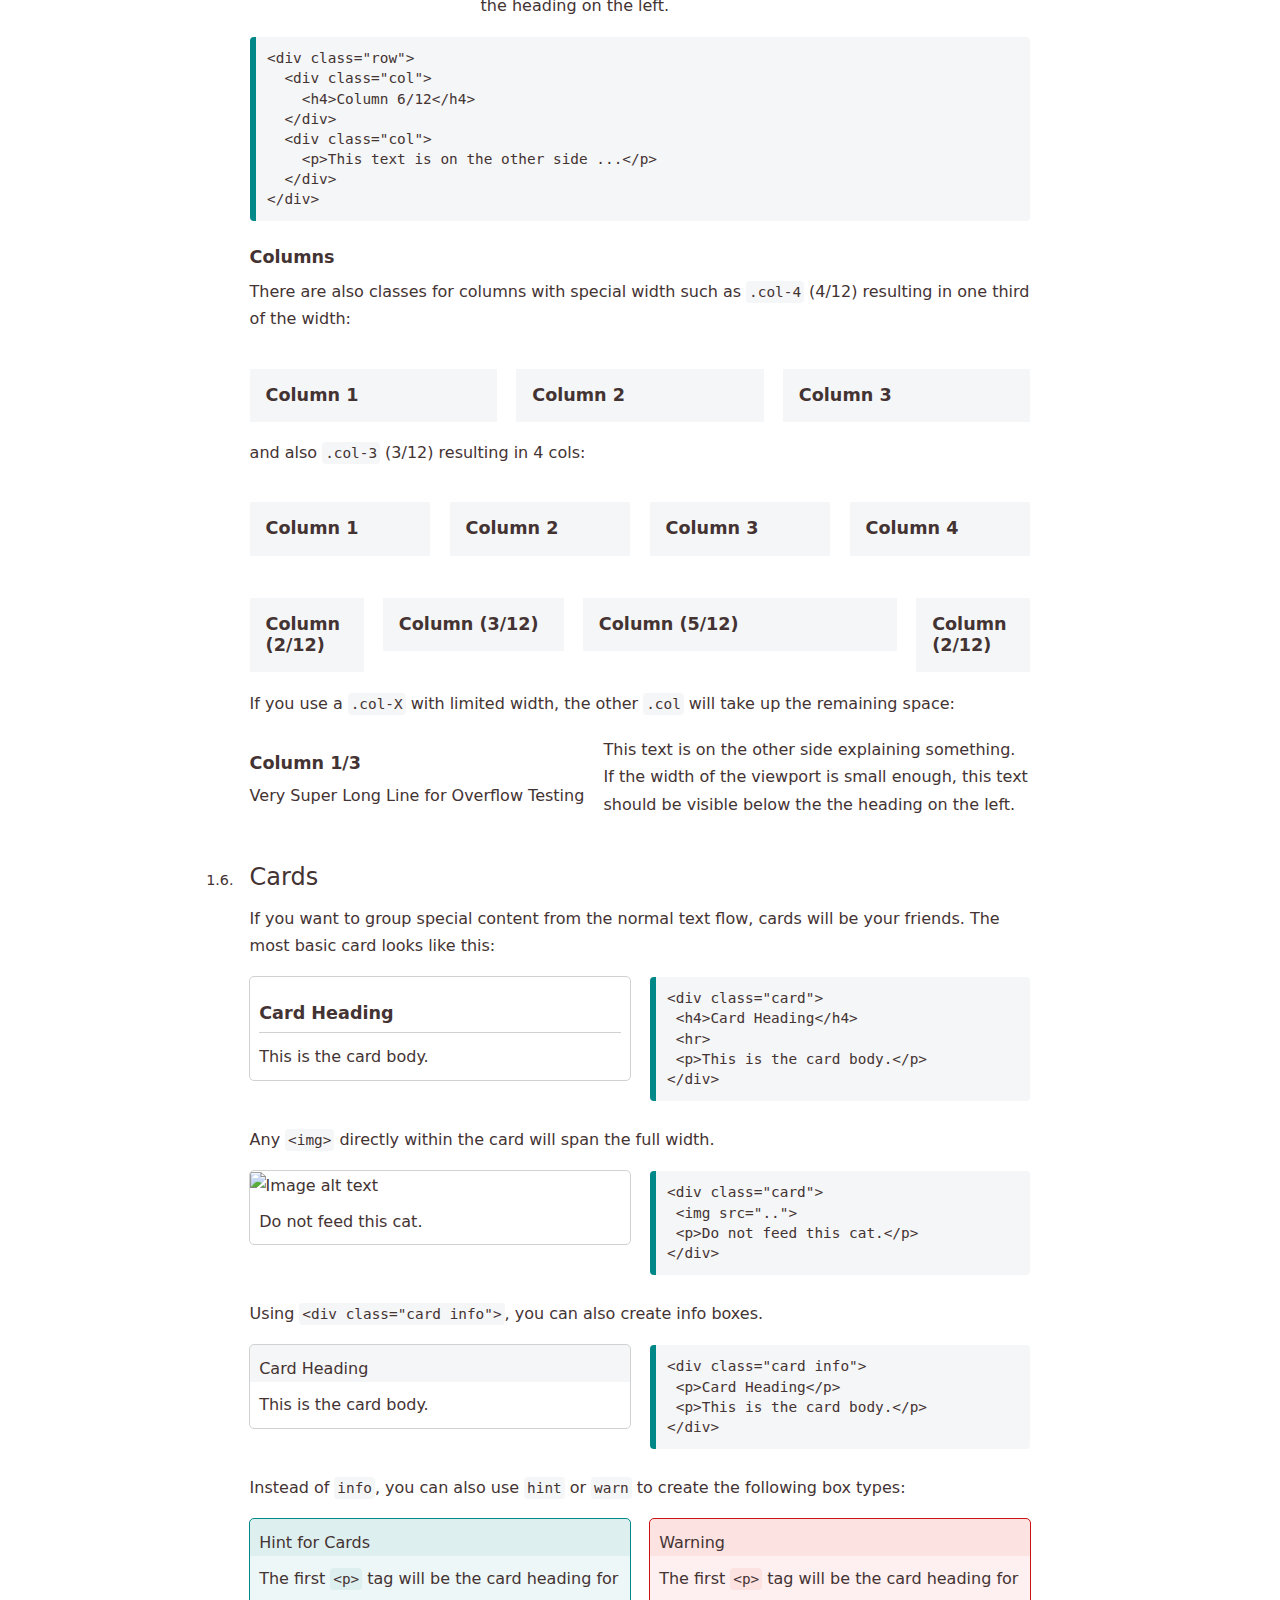
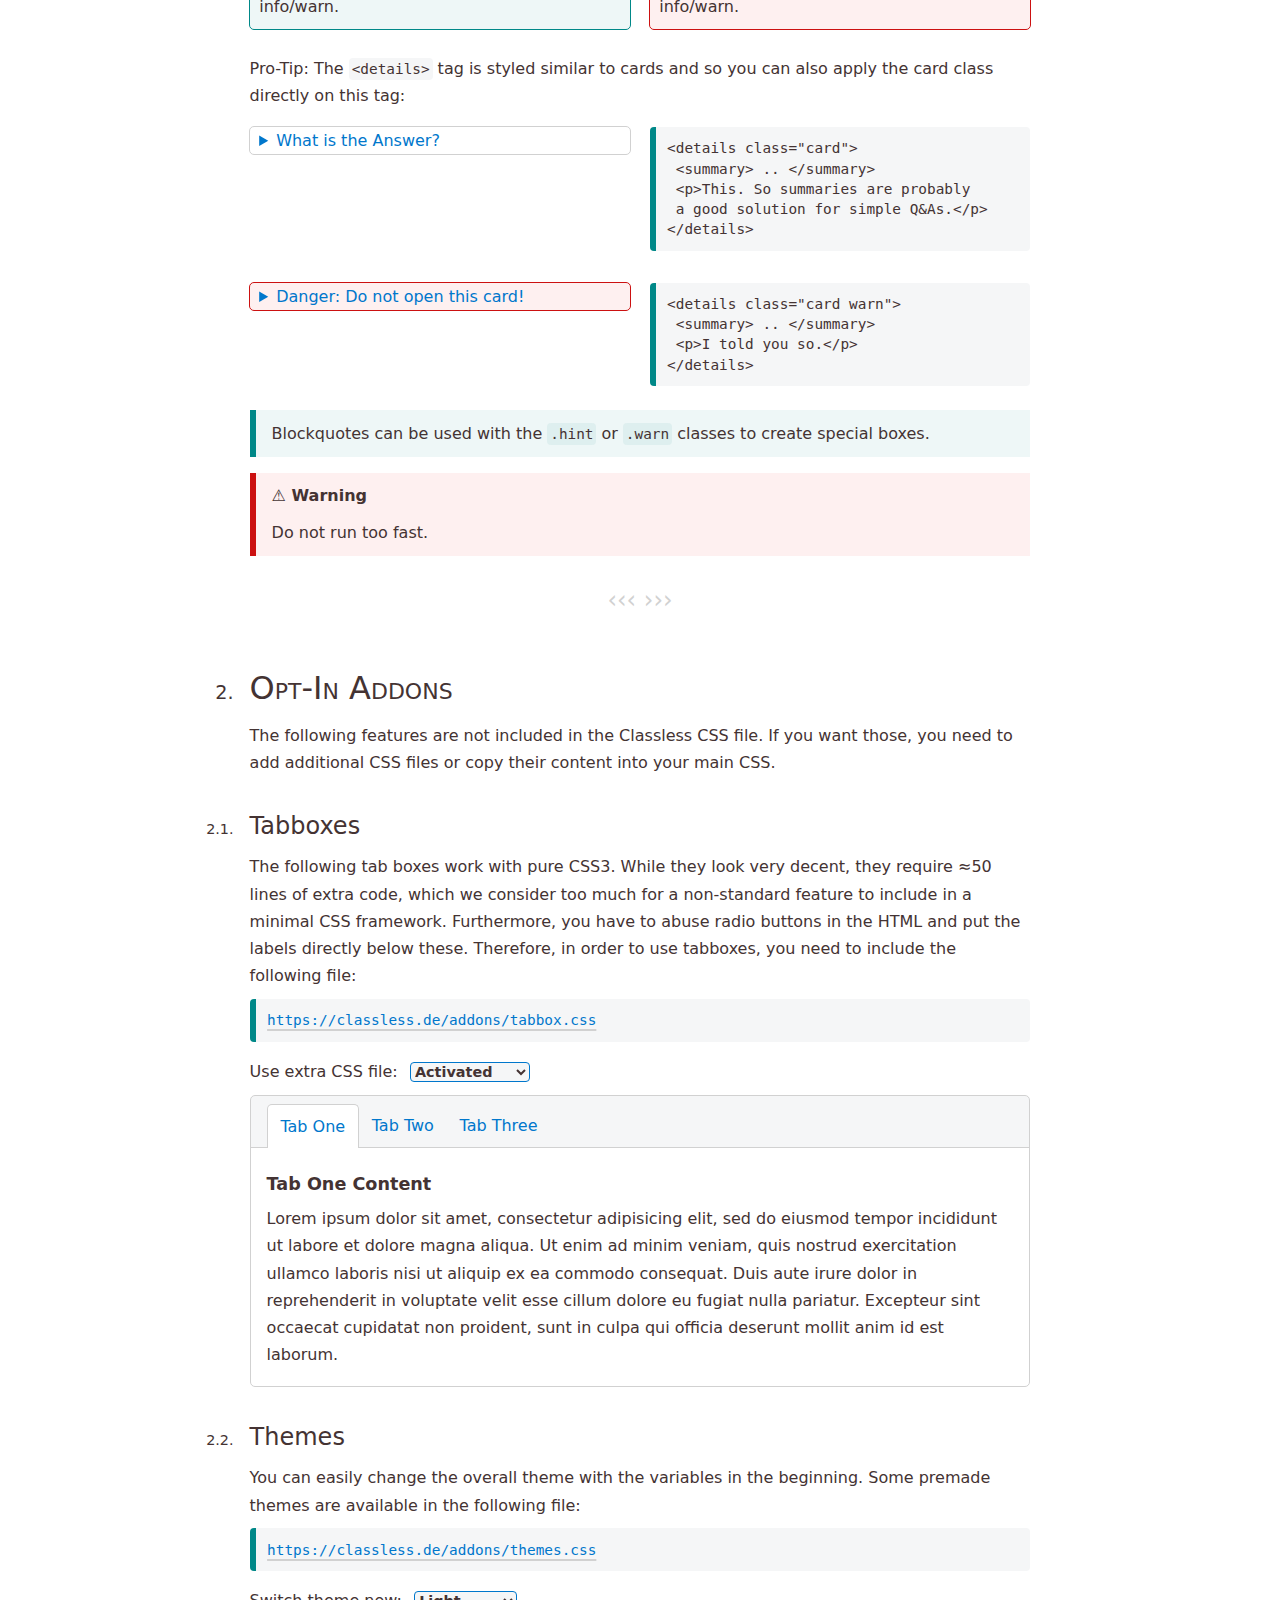
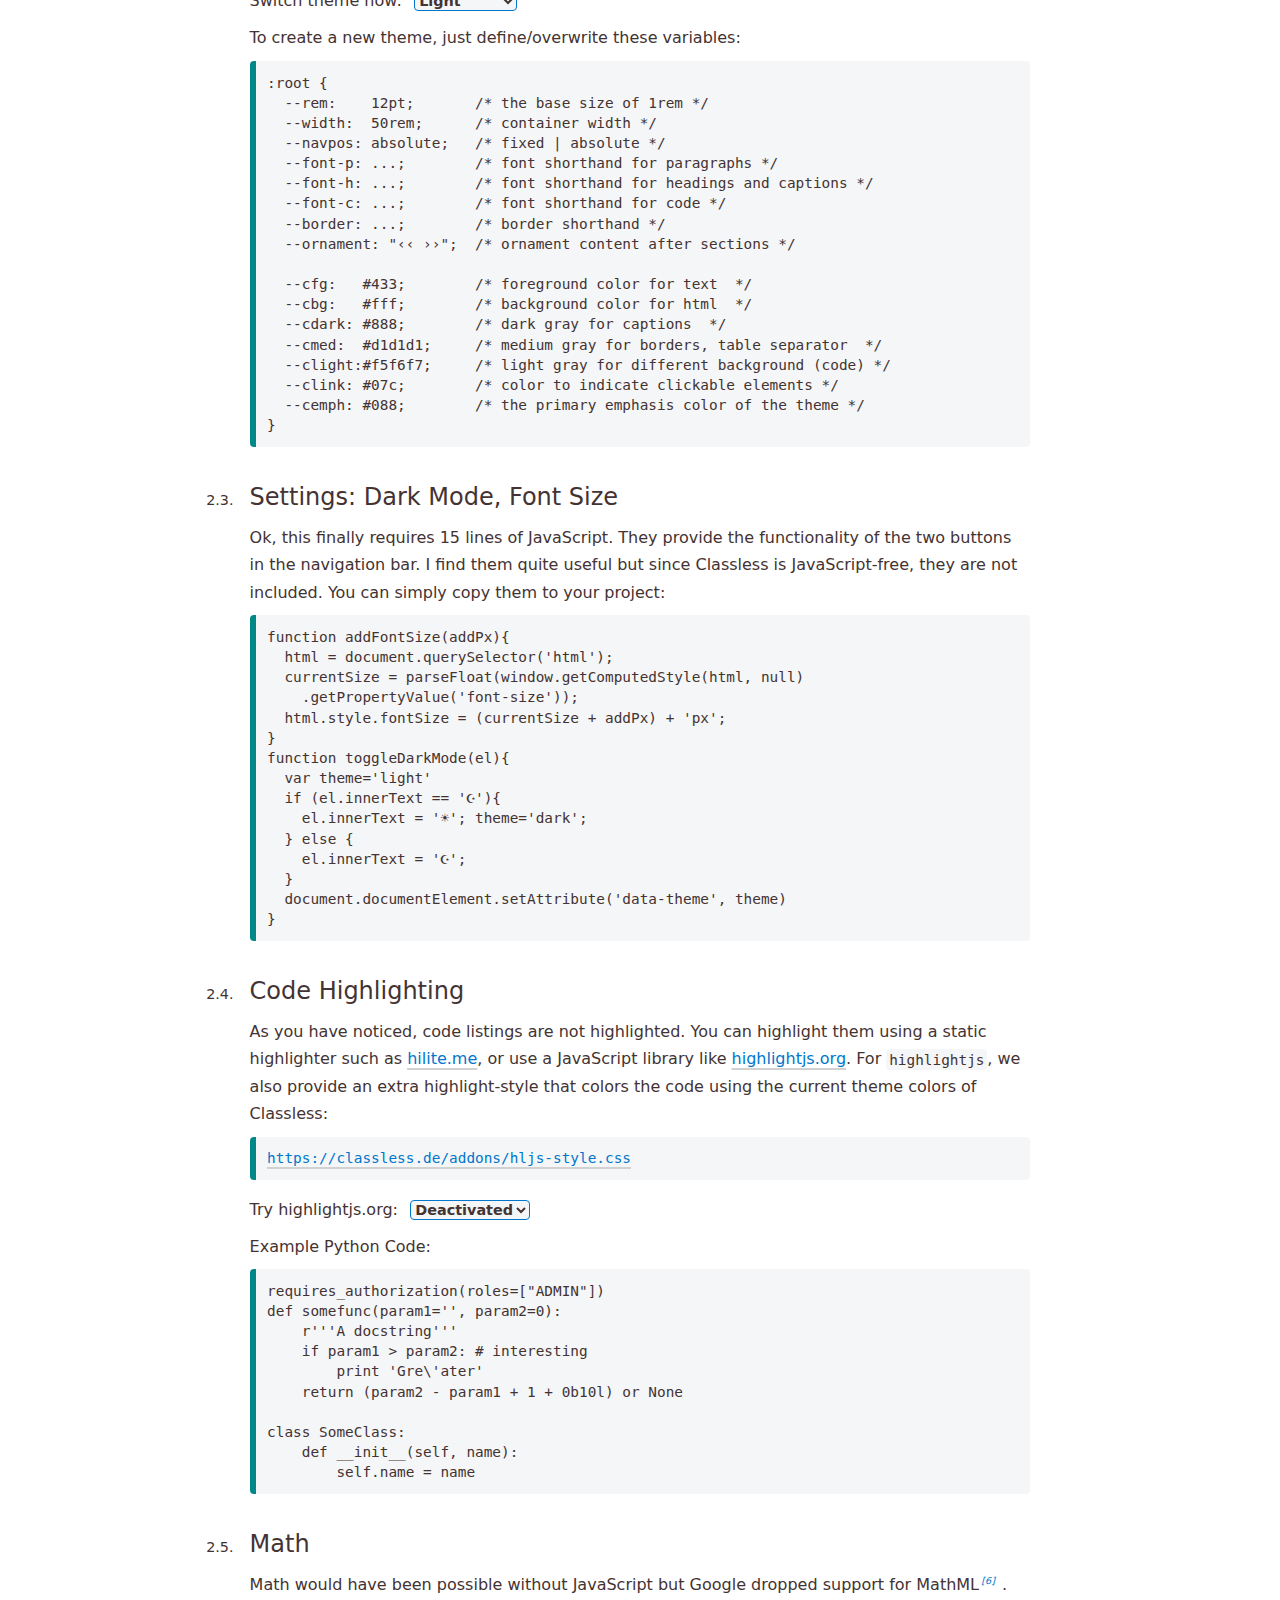
==== commit 6f7979f5: "fix grid, bump version to 1.1" ====
--- a/docs/index.html
+++ b/docs/index.html
@@ -10,14 +10,6 @@
   <link rel="icon" type="image/png" href="favicon.png" sizes="any">
   <link id="maincss"  rel="stylesheet" href="classless.css" />
 </head>
-
-<style type="text/css">
-  svg { --fill: blue; }
-  object:root{ fill: red; }
-  object { --test: red; }
-  object#document { --test: red; }
-
-</style>
   
 <body id="top">
 
@@ -30,16 +22,16 @@
 
 
   <!-- Navigation -->
-  <nav>
+  <nav class="noprint">
     <ul>
       <li>
         <img style="height: 1.2em;" src="favicon.png">
-        <span >&ensp;Classless.css</span>
+        <span>&ensp;Classless.css</span>
       </li>
       <li class="float-right sticky"><a onclick="addFontSize(-1)">ᴀ-</a>|<a onclick="addFontSize(1)">A+</a></li>
       <li class="float-right sticky"><a onclick="toggleDarkMode(this)">☪</a></li>
       <li><a href="#demo">Demo</a></li>
-      <li ><a href="#basic">Reference ▾</a>
+      <li><a href="#basic">Reference ▾</a>
         <ul>
           <li><a href="#basic">Basic Style</a></li>
           <li><a href="#extra">Extra Style</a></li>
@@ -83,7 +75,7 @@
     <a href="classless-tiny.css" download="classless-tiny.css"><button>Download Tiny CSS</button></a>
 
     <h5>Look at this Code</h5>
-    <p>The page you are seeing right now, is already a demo of pure classless.css. We do not use any additional CSS files.</p>
+    <p>The page you are seeing right now, is already a demo of pure classless.css. We do not use any additional custom CSS to make this demo look better than what Classless provides.</p>
 
 
     <h2>Customize</h2>
@@ -181,7 +173,7 @@
         <tbody>
         <tr>
           <td>Classless</td>
-          <td>400</td><td>11.2 kB</td>
+          <td>400</td><td>11.8 kB</td>
           <td></td><td>✔</td><td>✔</td><td>✔</td><td>✔</td><td>✘</td>
           <td>none</td>
           <td>MIT</td>
@@ -223,29 +215,29 @@
       <h3>Figures</h3>
       <p>Visual elements are important components for appealing documents. Figures such as diagrams or graphs should be encapsulated within a figure element. The image within the figure will be centered by default and shrinks with the screen width.</p>
       <figure>
-        <img src="http://placekitten.com/480/320" alt="Image alt text">
-        <!-- <img src="http://placekitten.com/180/320" alt="Image alt text"> -->
+        <img src="https://picsum.photos/480/320" alt="Image alt text">
+        <!-- <img src="https://picsum.photos/180/320" alt="Image alt text"> -->
         <figcaption>This is the first figure of this article that has a caption. The label with number will be inserted automatically if placed inside an article.</figcaption>
       </figure>
 
       <p>How about subfigures?</p>
       <figure>
         <figure>
-          <img src="http://placekitten.com/240/320" alt="Image alt text">
+          <img src="https://picsum.photos/240/320" alt="Image alt text">
           <figcaption>First Subfigure</figcaption>
         </figure>
         <figure>
-          <img src="http://placekitten.com/420/320" alt="Image alt text">
+          <img src="https://picsum.photos/420/320" alt="Image alt text">
           <figcaption>Second Subfigure</figcaption>
         </figure>
-        <figcaption>Example of a figure with two subfigures. Left you see a cat, right you see also a cat.</figcaption>
+        <figcaption>Example of a figure with two subfigures. On the left you see an image, on the right another one.</figcaption>
       </figure>
 
 
 
       <aside>Floating images could be described in a side note.</aside>
       <p>
-        <img src="http://placekitten.com/120/120" alt="Image alt text"/>
+        <img src="https://picsum.photos/120/120" alt="Image alt text"/>
         Inline <code>img</code> tags within a <code>p</code> tag will float to the right side and are suitable for smaller images that should not appear in their own figure environment. Floats will be cleared by the next heading.
       </p>
 
@@ -314,6 +306,7 @@
         <cite><a href="#!">Said no one, ever.</a></cite>
       </blockquote>
     </div>
+
 
 
 
@@ -441,7 +434,7 @@
         </tr>
         <tr>
           <td data-tooltip="Size of the readable, non-minified code (these tiny libs don't need minimizers)">Size</td>      
-          <td>11.2 kB<br>400 LOC</td>      
+          <td>11.8 kB<br>400 LOC</td>      
           <td>11.2 kB<br>400 LOC</td>      
           <td>10.3 kB<br>600 LOC</td>
           <td>3.3 kB <br>165 LOC</td>
@@ -563,7 +556,7 @@
         <rect x="76.73" y="73.43" width="27.78" height="15.87" fill="#0077cc" style="paint-order:normal"/>
        </g>
       </svg>
-      <figcaption>A simple inline svg.</figcaption>
+      <figcaption><p>A simple inline svg. This caption is inside a <code>p</code>-tag.</p><p>Second paragraph inside a caption.</p></figcaption>
     </figure>
 
 
@@ -610,8 +603,8 @@
     <pre class="mt-1"><code class="language-html">&lt;nav&gt;
   &lt;ul&gt;
     &lt;li&gt;Brand&lt;/li&gt;
+    &lt;li class="float-right sticky"&gt;Sticky Right&lt;/li&gt;
     &lt;li&gt;&lt;a href="#"&gt;Item &lt;/a&gt;&lt;/li&gt;
-    &lt;li class="float-right sticky"&gt;Sticky Right&lt;/li&gt;
     &lt;li&gt;&lt;a href="#"&gt;Menu ▾&lt;/a&gt;
       &lt;ul&gt;
         &lt;li&gt;&lt;a href="#"&gt;Menu 1&lt;/a&gt;&lt;/li&gt;
@@ -738,7 +731,7 @@
 
 
     <div class="row">
-      <div class="col-6"><h4>Colum 1/2</h4></div>
+      <div class="col-6"><h4>Column 6/12</h4></div>
       <div class="col">
         <p>This text is on the other side explaining something. If the width of the viewport is small enough, this text should be visible below the the heading on the left.</p>
       </div>
@@ -746,7 +739,7 @@
 
     <pre><code class="language-html">&lt;div class="row"&gt;
   &lt;div class="col"&gt;
-    &lt;h4&gt;Column 1/2&lt;/h4&gt;
+    &lt;h4&gt;Column 6/12&lt;/h4&gt;
   &lt;/div&gt;
   &lt;div class="col"&gt;
     &lt;p&gt;This text is on the other side ...&lt;/p&gt;
@@ -758,22 +751,31 @@
     <p>There are also classes for columns with special width such as <code>.col-4</code> (4/12) resulting in one third of the width:</p> 
 
     <div class="row">
-      <div class="col-4"><h4 class="bg-light p-1">Colum 1/3</h4></div>
-      <div class="col-4"><h4 class="bg-light p-1">Colum 2/3</h4></div>
-      <div class="col-4"><h4 class="bg-light p-1">Colum 3/3</h4></div>
+      <div class="col-4"><h4 class="bg-light p-1">Column 1</h4></div>
+      <div class="col-4"><h4 class="bg-light p-1">Column 2</h4></div>
+      <div class="col-4"><h4 class="bg-light p-1">Column 3</h4></div>
     </div>
 
     <p>and also <code>.col-3</code> (3/12) resulting in 4 cols:</p>
     <div class="row">
-      <div class="col-3"><h4 class="bg-light p-1">Colum 1/4</h4></div>
-      <div class="col-3"><h4 class="bg-light p-1">Colum 2/4</h4></div>
-      <div class="col-3"><h4 class="bg-light p-1">Colum 3/4</h4></div>
-      <div class="col-3"><h4 class="bg-light p-1">Colum 4/4</h4></div>
+      <div class="col-3"><h4 class="bg-light p-1">Column 1</h4></div>
+      <div class="col-3"><h4 class="bg-light p-1">Column 2</h4></div>
+      <div class="col-3"><h4 class="bg-light p-1">Column 3</h4></div>
+      <div class="col-3"><h4 class="bg-light p-1">Column 4</h4></div>
+    </div>
+    <div class="row">
+      <div class="col-2"><h4 class="bg-light p-1">Column (2/12)</h4></div>
+      <div class="col-3"><h4 class="bg-light p-1">Column (3/12)</h4></div>
+      <div class="col-5"><h4 class="bg-light p-1">Column (5/12)</h4></div>
+      <div class="col-2"><h4 class="bg-light p-1">Column (2/12)</h4></div>
     </div>
 
     <p>If you use a <code>.col-X</code> with limited width, the other <code>.col</code> will take up the remaining space:</p>
     <div class="row">
-      <div class="col-4"><h4>Colum 1/3</h4></div>
+      <div class="col-4">
+        <h4>Column 1/3</h4>
+        <span style="width: 40em!important; text-wrap: nowrap;">Very Super Long Line for Overflow Testing</span>
+      </div>
       <div class="col">
         <p>This text is on the other side explaining something. If the width of the viewport is small enough, this text should be visible below the the heading on the left.</p>
       </div>
@@ -781,7 +783,7 @@
  
 
     <h3>Cards</h3>
-    <p>If you want to group special content from the normal text flow, cards will be your friends.</p>
+    <p>If you want to group special content from the normal text flow, cards will be your friends. The most basic card looks like this:</p>
 
     <div class="row">
       <div class="col">
@@ -799,7 +801,99 @@
 &lt;/div&gt;</code></pre>
       </div>
     </div>
-   
+
+    <p>Any <code class="language-html">&lt;img&gt;</code> directly within the card will span the full width.</p>
+
+    <div class="row">
+      <div class="col">
+        <div class="card">
+          <img src="https://picsum.photos/640/240" alt="Image alt text">
+          <p>Do not feed this cat.</p>              
+        </div>
+      </div>
+      <div class="col">
+        <pre><code class="language-html">&lt;div class="card"&gt;
+ &lt;img src=".."&gt;
+ &lt;p&gt;Do not feed this cat.&lt;/p&gt;
+&lt;/div&gt;</code></pre>
+      </div>
+    </div>
+
+    <p>Using <code class="language-html">&lt;div class="card info"&gt;</code>, you can also create info boxes.</p>
+
+    <div class="row">
+      <div class="col">
+        <div class="card info">
+          <p>Card Heading</p>
+          <p>This is the card body.</p>               
+        </div>
+      </div>
+      <div class="col">
+        <pre><code class="language-html">&lt;div class="card info"&gt;
+ &lt;p&gt;Card Heading&lt;/p&gt;
+ &lt;p&gt;This is the card body.&lt;/p&gt;
+&lt;/div&gt;</code></pre>
+      </div>
+    </div>
+
+    <p>Instead of <code>info</code>, you can also use <code>hint</code> or <code>warn</code> to create the following box types:</p>
+
+    <div class="row">
+      <div class="col">
+        <div class="card hint">
+          <p>Hint for Cards</p>
+          <p>The first <code>&lt;p&gt</code> tag will be the card heading for info/warn.</p>               
+        </div>
+      </div>
+      <div class="col">
+        <div class="card warn">
+          <p>Warning</p>
+          <p>The first <code>&lt;p&gt</code> tag will be the card heading for info/warn.</p>               
+        </div>        
+      </div>
+    </div>  
+
+    <p>Pro-Tip: The <code>&lt;details&gt;</code> tag is styled similar to cards and so you can also apply the card class directly on this tag:</p> 
+
+    <div class="row">
+      <div class="col-6">
+        <details class="card">
+          <summary>What is the Answer?</summary>
+          <p>This. So summaries are probably a good solution for simple Q&As.</p>
+        </details>
+      </div>
+      <div class="col-6">
+        <pre><code class="language-html">&lt;details class="card"&gt;
+ &lt;summary&gt; .. &lt;/summary&gt;
+ &lt;p&gt;This. So summaries are probably 
+ a good solution for simple Q&As.&lt;/p&gt;
+&lt;/details&gt;</code></pre>
+      </div>
+    </div>
+
+    <div class="row">
+      <div class="col-6">
+        <details class="card warn">
+          <summary>Danger: Do not open this card!</summary>
+          <p>I told you so.</p>
+        </details>
+      </div>
+      <div class="col-6">
+        <pre><code class="language-html">&lt;details class="card warn"&gt;
+ &lt;summary&gt; .. &lt;/summary&gt;
+ &lt;p&gt;I told you so.&lt;/p&gt;
+&lt;/details&gt;</code></pre>
+      </div>
+    </div>
+
+    <blockquote class="hint">
+      <p>Blockquotes can be used with the <code>.hint</code> or <code>.warn</code> classes to create special boxes.</p>
+    </blockquote>
+
+    <blockquote class="warn">
+      <p><b>⚠ Warning</b></p>
+      <p>Do not run too fast.</p>
+    </blockquote>
 
   </section>
 
@@ -910,15 +1004,30 @@
 
 
     <h3>Code Highlighting</h3>
-    <p>As you have noticed, code listings are not highlighted. You can highlight them using a static highlighter such as <a href="http://hilite.me/">hilite.me</a>, or use a JavaScript library like <a href="https://highlightjs.org/">highlightjs.org</a>.</p>
-
-    <p>Use highlightjs.org:
+    <p>As you have noticed, code listings are not highlighted. You can highlight them using a static highlighter such as <a href="http://hilite.me/">hilite.me</a>, or use a JavaScript library like <a href="https://highlightjs.org/">highlightjs.org</a>. For <code>highlightjs</code>, we also provide an extra highlight-style that colors the code using the current theme colors of Classless:</p>
+
+    <pre><code><a href="https://classless.de/addons/hljs-style.css">https://classless.de/addons/hljs-style.css</a></code></pre>
+
+    <p>Try highlightjs.org:
       <select id="selcss" onchange="switchCSS('hlcss', this)" class="p-0">
           <option value="" selected>Deactivated</option>
-          <option value="https://cdn.jsdelivr.net/gh/highlightjs/cdn-release@11.0.0/build/styles/default.min.css">Activated</option>
+          <option value="addons/hljs-style.css">Activated</option>
       </select>
     </p>
 
+    <p>Example Python Code:</p>
+
+ <pre><code class="language-python">requires_authorization(roles=["ADMIN"])
+def somefunc(param1='', param2=0):
+    r'''A docstring'''
+    if param1 > param2: # interesting
+        print 'Gre\'ater'
+    return (param2 - param1 + 1 + 0b10l) or None
+
+class SomeClass:
+    def __init__(self, name):
+        self.name = name
+</code></pre>
 
 
 
--- a/docs/classless.css
+++ b/docs/classless.css
@@ -1,24 +1,23 @@
-/* Classless.css v0.95
+/* Classless.css v1.1
 
 Table of Contents:
- 1. Custom Settings
+ 1. Theme Settings
  2. Reset
  3. Base Style
  4. Extras  (remove unwanted)
  5. Classes  (remove unwanted)
 */
 
-/* 1. Custom Settings –––––––––––––––––––––––––––––––––– */
-
-@import url('https://fonts.googleapis.com/css?family=Open+Sans:300,400');
+/* 1. Theme Settings ––––––––––––––––––––-–––––––––––––– */
+
 
 :root, html[data-theme='light'] {
 	--rem: 12pt;
 	--width: 50rem;
 	--navpos: absolute;  /* fixed | absolute */
-	--font-p: 1rem/1.7 'Open Sans', Helvetica, sans-serif;
-	--font-h: .9rem/1.5 'Open Sans', Helvetica, sans-serif;
-	--font-c: .9em/1.4 monospace;
+	--font-p: 1em/1.7  'Open Sans', 'DejaVu Sans', FreeSans, Helvetica, sans-serif;
+	--font-h: .9em/1.5 'Open Sans', 'DejaVu Sans', FreeSans, Helvetica, sans-serif;
+	--font-c: .9em/1.4 'DejaVu Sans Mono', monospace;
 	--border: 1px solid var(--cmed);
 	--ornament: "‹‹‹ ›››";
 	/* foreground   | background color */
@@ -26,24 +25,29 @@
 	--cdark: #888;    --clight: #f5f6f7;
 	--cmed:  #d1d1d1;
 	--clink: #07c;
-	--cemph: #088;
+	--cemph: #088;    --cemphbg: #0881;
 }
 
 
 /* 2. Reset –––––––––––––––––––––––––––––––––––––––––––– */
 
-/* Tiny Reset for block elements  */
-* { box-sizing: border-box; border-spacing: 0; }
-header, footer, figure, table, video, details, blockquote,
-ul, ol, dl, fieldset, pre, pre > code, caption {
+/* reset block elements  */
+* { box-sizing: border-box; border-spacing: 0; margin: 0; padding: 0;}
+header, footer, figure, video, details, blockquote,
+ul, ol, dl, fieldset, pre, pre > code {
 	display: block;
-	margin: 0.5rem 0rem 1rem;
+	margin: .5rem 0 1rem;
 	width: 100%;
-	overflow-x: auto;
-	overflow-y: hidden;
+	overflow: auto hidden;
 	text-align: left;
 }
 video, summary, input, select { outline:none; }
+
+/* reset clickable things  (FF Bug: select:hover prevents usage) */
+a, button, select, summary { color: var(--clink); cursor: pointer; }
+
+
+/* 3. Base Style ––––––––––––––––––––––––––––––––––––––– */
 html { font-size: var(--rem); background: var(--cbg); }
 body {
 	position: relative;
@@ -51,27 +55,22 @@
 	max-width: var(--width);
 	font: var(--font-p);
 	color: var(--cfg);
-	padding: 3.1rem 0.6rem 0;
+	padding: 3.0rem .6rem 0;
 	overflow-x: hidden;
 }
-body > footer { margin: 10rem 0rem 0rem; }
-
-/* reset clickable things */
-a, button, select, summary { color: var(--clink); cursor: pointer; }
-a:hover, button:not([disabled]):hover, select:hover, summary:hover {
+body > footer { margin: 10rem 0 0; font-size: 90%; }
+p { margin: .6em 0; }
+
+/* links */
+a[href]{ text-decoration: underline solid 1.5px var(--cmed); text-underline-position: under; }
+a[href^="#"] {text-decoration: none; }
+a:hover, button:not([disabled]):hover, summary:hover {
 	filter: brightness(92%); color: var(--cemph); border-color: var(--cemph);
 }
-
-
-/* 3. Base Style ––––––––––––––––––––––––––––––––––––––– */
-
-/* links */
-a { text-decoration: underline solid var(--cmed);
-	text-underline-position: under; }
 
 /* lists */
 ul, ol, dl { margin: 1rem 0; padding: 0 0 0 2em; }
-li:not(:last-child), dd:not(:last-child) { margin-bottom: 0.5rem; }
+li:not(:last-child), dd:not(:last-child) { margin-bottom: .5rem; }
 dt { font-weight: bold; }
 
 /* headings */
@@ -87,53 +86,52 @@
 
 /* tables */
 td, th {
-  padding: 0.5rem 0.8rem;
+  padding: .5em .8em;
   text-align: right;
-  border-bottom: 0.1rem solid var(--cmed);
+  border-bottom: var(--border);
   white-space: nowrap;
   font-size: 95%;
 }
-thead th[colspan] { padding: .2rem 0.8rem; text-align: center; }
-thead tr:not(:only-child) td { padding: .2rem 0.8rem; }
-thead+tbody tr:first-child td { border-top: 0.1rem  solid var(--cdark);  }
+thead th[colspan] { padding: .2em .8em; text-align: center; }
+thead tr:not(:only-child) td { padding: .2em .8em;}
+thead+tbody tr:first-child td { border-top: var(--border); }
 td:first-child, th:first-child { text-align: left; }
 tr:hover{ background-color: var(--clight); }
 table img { display: block; }
 
 /* figures */
-img, svg { max-width: 100%; vertical-align: text-top; }
+img, svg { max-width: 100%; vertical-align: text-top; object-fit: cover; }
 p>img:not(:only-child) { float: right; margin: 0 0 .5em .5em; }
 figure > img { display: inline-block; width: auto; }
-figure > img:only-of-type, figure > svg:only-of-type { max-width: 100%; display: block; margin: 0 auto 0.4em; }
-figcaption, caption { font: var(--font-h); color: var(--cdark); width: 100%; }
-figure > *:not(:last-child) { margin-bottom: 0.4rem; }
+figure > img:only-of-type, figure > svg:only-of-type { max-width: 100%; display: block; margin: 0 auto .4em; }
+figure > *:not(:last-child) { margin-bottom: .4rem; }
+
+/* captions */
+figcaption, caption { text-align: left; font: var(--font-h); color: var(--cdark); width: 100%; }
+figcaption > *:first-child, caption > *:first-child { display: inline-block; margin: 0; }
+table caption:last-child { caption-side: bottom; margin: .5em 0;}
 
 /* code */
 pre > code {
   margin: 0;
   position: relative;
-  padding: 0.8em;
+  padding: .8em;
   border-left: .4rem solid var(--cemph);
 }
 code, kbd, samp {
-	padding: 0.2rem;
+	padding: .2em;
 	font: var(--font-c);
 	background: var(--clight);
 	border-radius: 4px;
 }
 kbd { border: 1px solid var(--cmed); }
 
-/* details/summary */
-details { border: var(--border); border-radius: 4px; padding: 0 1rem; }
-summary { background-color: var(--clight); margin: 0 -1rem; padding: .5rem 1rem; }
-summary > * { display: inline;  }
-
 /* misc */
-blockquote{ border-left: 0.4rem solid var(--cmed); padding: 0 0 .5rem 1.5rem; font-style: italic;  }
+blockquote { border-left: .4rem solid var(--cmed); padding: 0 0 0 1rem;  }
 time{ color: var(--cdark); }
-mark { background: rgba(255,245,90,1.0); }
-hr { border: 0; border-top: 0.1rem solid var(--cmed); }
+hr { border: 0; border-top: .1rem solid var(--cmed); }
 nav { width: 100%; background-color: var(--clight); }
+::selection, mark { background: var(--clink); color: var(--cbg); }
 
 
 /* 4. Extra Style –––––––––––––––––––––––––––––––––––––– */
@@ -145,31 +143,31 @@
 	counter-increment: fig;
 	content: "Figure " counter(fig) ": ";
 }
-article figure figure { counter-reset: none !important; }
 
 /* subfigures */
 figure { counter-reset: subfig 0 }
+article figure figure { counter-reset: none; }
 article figure > figure { display: inline-grid; width: auto; }
 figure > figure:not(:last-of-type) { padding-right: 1rem; }
 article figure figure figcaption:before {
-	counter-increment: subfig 1 !important;
-	content: counter(subfig, lower-alpha) ": " !important;	
+	counter-increment: subfig 1;
+	content: counter(subfig, lower-alpha) ": ";
 }
 
 /* listings */
 article figure pre + figcaption:before {
-	counter-increment: lst 1 !important;
-	content: "Listing " counter(lst) ": " !important;
+	counter-increment: lst 1;
+	content: "Listing " counter(lst) ": ";
 }
 
 /* tables */
-figure > table:only-of-type { display: table; margin: 0.5em auto !important; width: fit-content; }
+figure > table:only-of-type { margin: .5em auto !important; width: fit-content; }
 article figure > table caption { display: table-caption; caption-side: bottom; }
 article figure > table + figcaption:before,
 article table caption:before {
 	color: var(--cemph);
-	counter-increment: tab 1 !important;
-	content: "Table " counter(tab) ": " !important;
+	counter-increment: tab 1;
+	content: "Table " counter(tab) ": ";
 }
 
 /* headings */
@@ -178,7 +176,7 @@
 article h3:before {
 	display: inline-block;
 	position: relative;
-	font-size: 0.6em;
+	font-size: .6em;
 	text-align: right;
 	vertical-align: baseline;
 	left: -1rem;
@@ -188,12 +186,11 @@
 article h1 { counter-set: h2; }
 article h2:before { counter-increment: h2; content: counter(h2) ". "; counter-set: h3; }
 article h3:before { counter-increment: h3; content: counter(h2) "." counter(h3) ". ";}
-@media (max-width: 60rem) { h2:before, h3:before { display: none !important; } }
-
+@media (max-width: 60rem) { h2:before, h3:before { display: none; } }
 
 /* tooltip + citation */
 article p>cite:before {
-	color: var(--clink); padding: 0 .5em 0 0;
+	padding: 0 .5em 0 0;
 	counter-increment: ref; content: " [" counter(ref) "] ";
 	vertical-align: super; font-size: .6em;
 }
@@ -202,16 +199,20 @@
 [data-tooltip]:hover:before {
 	display: inline-block; z-index: 40;
 	white-space: pre-wrap;
-	position: absolute; left: 2rem; right: 2rem;
+	position: absolute; left: 1rem; right: 1rem;
 	padding: 1em 2em;
 	text-align: center;
-	transform:translateY( -50% );
+	transform:translateY( calc(-100%) );
 	content: attr(data-tooltip);
 	color: var(--cbg);
 	background-color: var(--cemph);
 	box-shadow: 0 2px 10px 0 black;
 }
-[data-tooltip] { color: var(--clink); }
+[data-tooltip], article p>cite:before { 
+	color: var(--clink);
+	border: .8rem solid transparent; margin: -.8rem;
+}
+abbr[title], [data-tooltip] { cursor: help; }
 
 /* navbar */
 nav+* { margin-top: 3rem; }
@@ -219,21 +220,20 @@
 	position: var(--navpos);
 	top: 0; left: 0; right: 0;
 	z-index: 41;
-	box-shadow: 0vw -40vw 0 40vw var(--clight), 0 -498px 4px 500px var(--cdark);
-}
-nav ul li > a { text-decoration: none !important; }
+	box-shadow: 0vw -50vw 0 50vw var(--clight), 0 calc(-50vw + 2px) 4px 50vw var(--cdark);
+}
 nav ul { list-style-type: none; }
 nav ul:first-child { margin: 0; padding: 0; overflow: visible; }
 nav ul:first-child > li {
 	display: inline-block;
 	margin: 0;
-	padding: 0.8rem .6rem;
+	padding: .8rem .6rem;
 }
 nav ul > li > ul {
 	display: none;
 	width: auto;
 	position: absolute;
-	margin: 0.5rem 0;
+	margin: .5rem 0;
 	padding: 1rem 2rem;
 	background-color: var(--clight);
 	border: var(--border);
@@ -245,16 +245,33 @@
 @media (max-width: 40rem) {
 	nav ul:first-child > li:first-child:after { content: " \25BE"; }
 	nav ul:first-child > li:not(:first-child):not(.sticky) { display: none; }
-	nav ul:first-child:hover > li:not(:first-child):not(.sticky) { display: block; float: none !important; }
-}
+	nav ul:first-child:hover > li:not(:first-child):not(.sticky) { display: block; float: none !important; padding: .3rem .6rem; }
+}
+
+/* details/cards */
+summary>* { display: inline; }
+.card, details {
+	display: block;
+	margin: .5rem 0 1rem;
+	padding: 0 .6rem;
+	border-radius: 4px;
+	overflow: hidden;
+}
+.card, details[open] { outline: 1px solid var(--cmed); }
+.card>img:first-child { margin: -3px -.6rem; max-width: calc(100% + 1.2rem); }
+summary:hover, details[open] summary, .card>p:first-child {
+	box-shadow: inset 0 0 0 2em var(--clight), 0 -.8rem 0 .8rem var(--clight); 
+}
+.hint { --cmed: var(--cemph); --clight: var(--cemphbg); background-color: var(--clight); }
+.warn { --cmed: #c11; --clight: #e221; background-color: var(--clight); }
 
 /* big first letter */
 article > section:first-of-type > h2:first-of-type + p:first-letter,
-article > h2:first-of-type + p:first-letter {
+article > h2:first-of-type + p:first-letter, .lettrine {
 	float: left;
 	font-size: 3.5em;
-	padding: 0.1em 0.1em 0 0;
-	line-height: 0.68em;
+	padding: .1em .1em 0 0;
+	line-height: .68em;
 	color: var(--cemph);
 }
 
@@ -268,11 +285,11 @@
 	content: var(--ornament);
 }
 
-/* side menu (aside is not intended for use in a pagraph!) */
+/* side menu (aside is not intended for use in a paragraph!) */
 main aside {
-	position: absolute; 
+	position: absolute;
 	width: 8rem;      right: -8.6rem;
-	font-size: 0.8em; line-height: 1.4em;
+	font-size: .8em; line-height: 1.4em;
 }
 @media (max-width: 70rem) { main aside { display: none; } }
 
@@ -281,7 +298,9 @@
 	font: var(--font-h);
 	border-radius: 4px;
 	border: 1.5px solid var(--cmed);
-	padding: 0.4em 0.8em;
+	padding: .4em .8em;
+	color: var(--cfg);
+	background-color: var(--clight);
 }
 fieldset select, input:not([type=checkbox]):not([type=radio]) {
 	display: block;
@@ -290,13 +309,12 @@
 }
 button, select {
 	font-weight: bold;
-	background-color: var(--clight);
 	margin: .5em;
 	border: 1.5px solid var(--clink);
 }
-button { padding: 0.4em 1em; font-size: 85%; letter-spacing: 0.1em; }
+button { padding: .4em 1em; font-size: 85%; letter-spacing: .1em; }
 button[disabled]{ color: var(--cdark); border-color: var(--cmed); }
-fieldset { border-radius: 4px; border: var(--border); }
+fieldset { border-radius: 4px; border: var(--border); padding: .5em 1em;}
 textarea:hover, input:not([type=checkbox]):not([type*='ra']):hover, select:hover{
   border: 1.5px solid var(--cemph);
 }
@@ -311,23 +329,16 @@
 /* 5. Bootstrap-compatible classes ––––––––––––––––––––– */
 
 /* grid */
-.row { display: flex; margin:  0.5rem -0.6rem; align-items: stretch; }
-.row [class*="col"] { padding: 0  0.5rem; }
-.row .col   { flex: 1 1 100%; }
-.row .col-2 { flex: 0 0 16.666%; }
-.row .col-3 { flex: 0 0 25%; }
-.row .col-4 { flex: 0 0 33.333%; }
-.row .col-6 { flex: 0 0 50%; }
-@media (max-width: 40em) { .row { flex-direction: column !important; } }
-
-/* cards */
-.card {
-	display: block;
-	margin: .5rem 2px;
-	padding: .5em 1em 0.5em;
-	border-radius: 4px;
-	border: var(--border);
-	box-shadow: 0 2px 4px 0 var(--cdark);
+.row { display: flex; margin: .5rem -.6rem; align-items: stretch; }
+.row [class^="col"] { padding: 0 .6rem; }
+.row .col   { flex: 0 4 100%; }
+.row .col-2 { flex: 0 2 16.66%; }
+.row .col-3 { flex: 0 3 25%; }
+.row .col-4 { flex: 0 4 33.33%; }
+.row .col-5 { flex: 0 5 41.66%; }
+.row .col-6 { flex: 0 6 50%; }
+@media (max-width: 40rem) {
+	.row { flex-direction: column; }
 }
 
 /* align */
@@ -362,3 +373,15 @@
 .p-1, .px-1, .pl-1 { padding-left:   1.0rem !important; }
 .p-1, .py-1, .pt-1 { padding-top:    1.0rem !important; }
 .p-1, .py-1, .pb-1 { padding-bottom: 1.0rem !important; }
+
+/* be print friendly */
+@media print { 
+	@page { margin: 1.5cm 2cm; } 
+	html {font-size: 9pt!important; } 
+	body { max-width: 27cm; }
+	p { orphans: 2; widows: 2; }
+	caption, figcaption { page-break-before: avoid; }
+	h2, h3, h4, h5 { page-break-after: avoid;}
+	.noprint, body>nav, section:after { display: none; }
+	.row { flex-direction: row; }
+}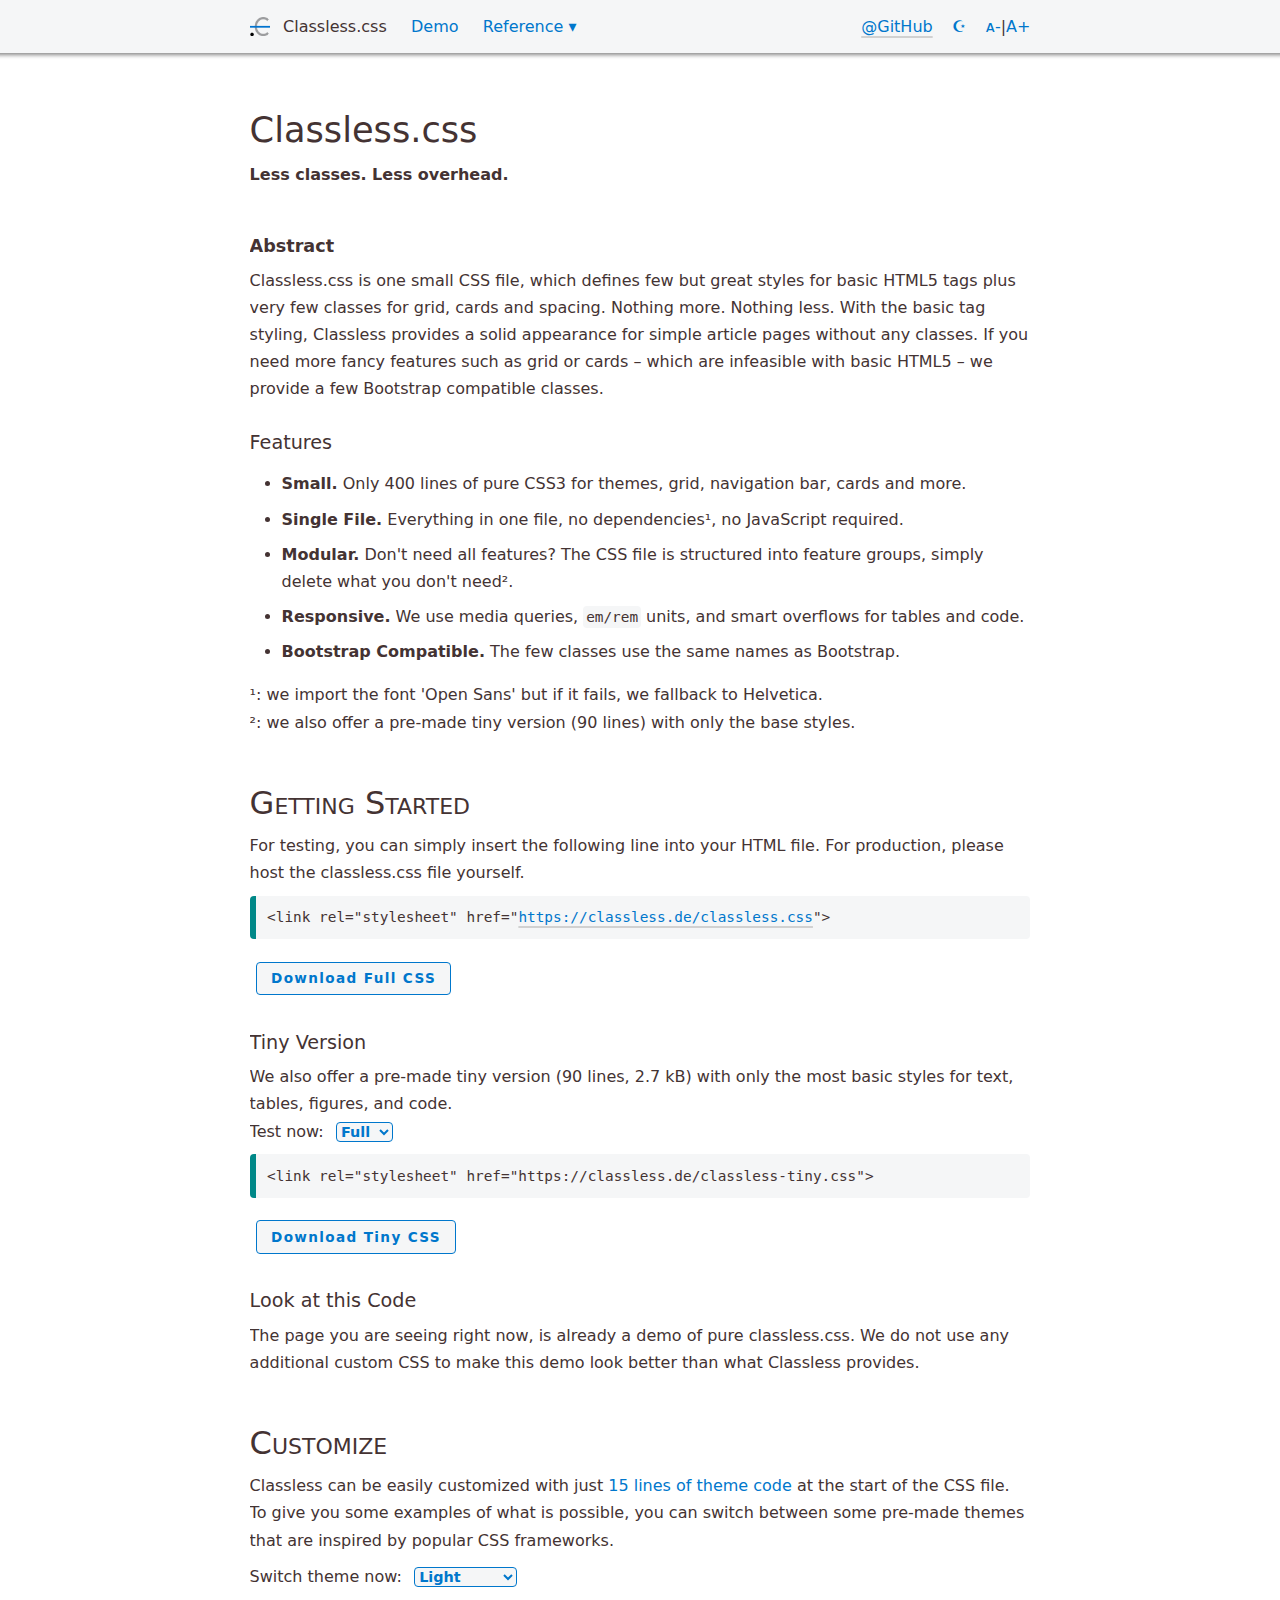
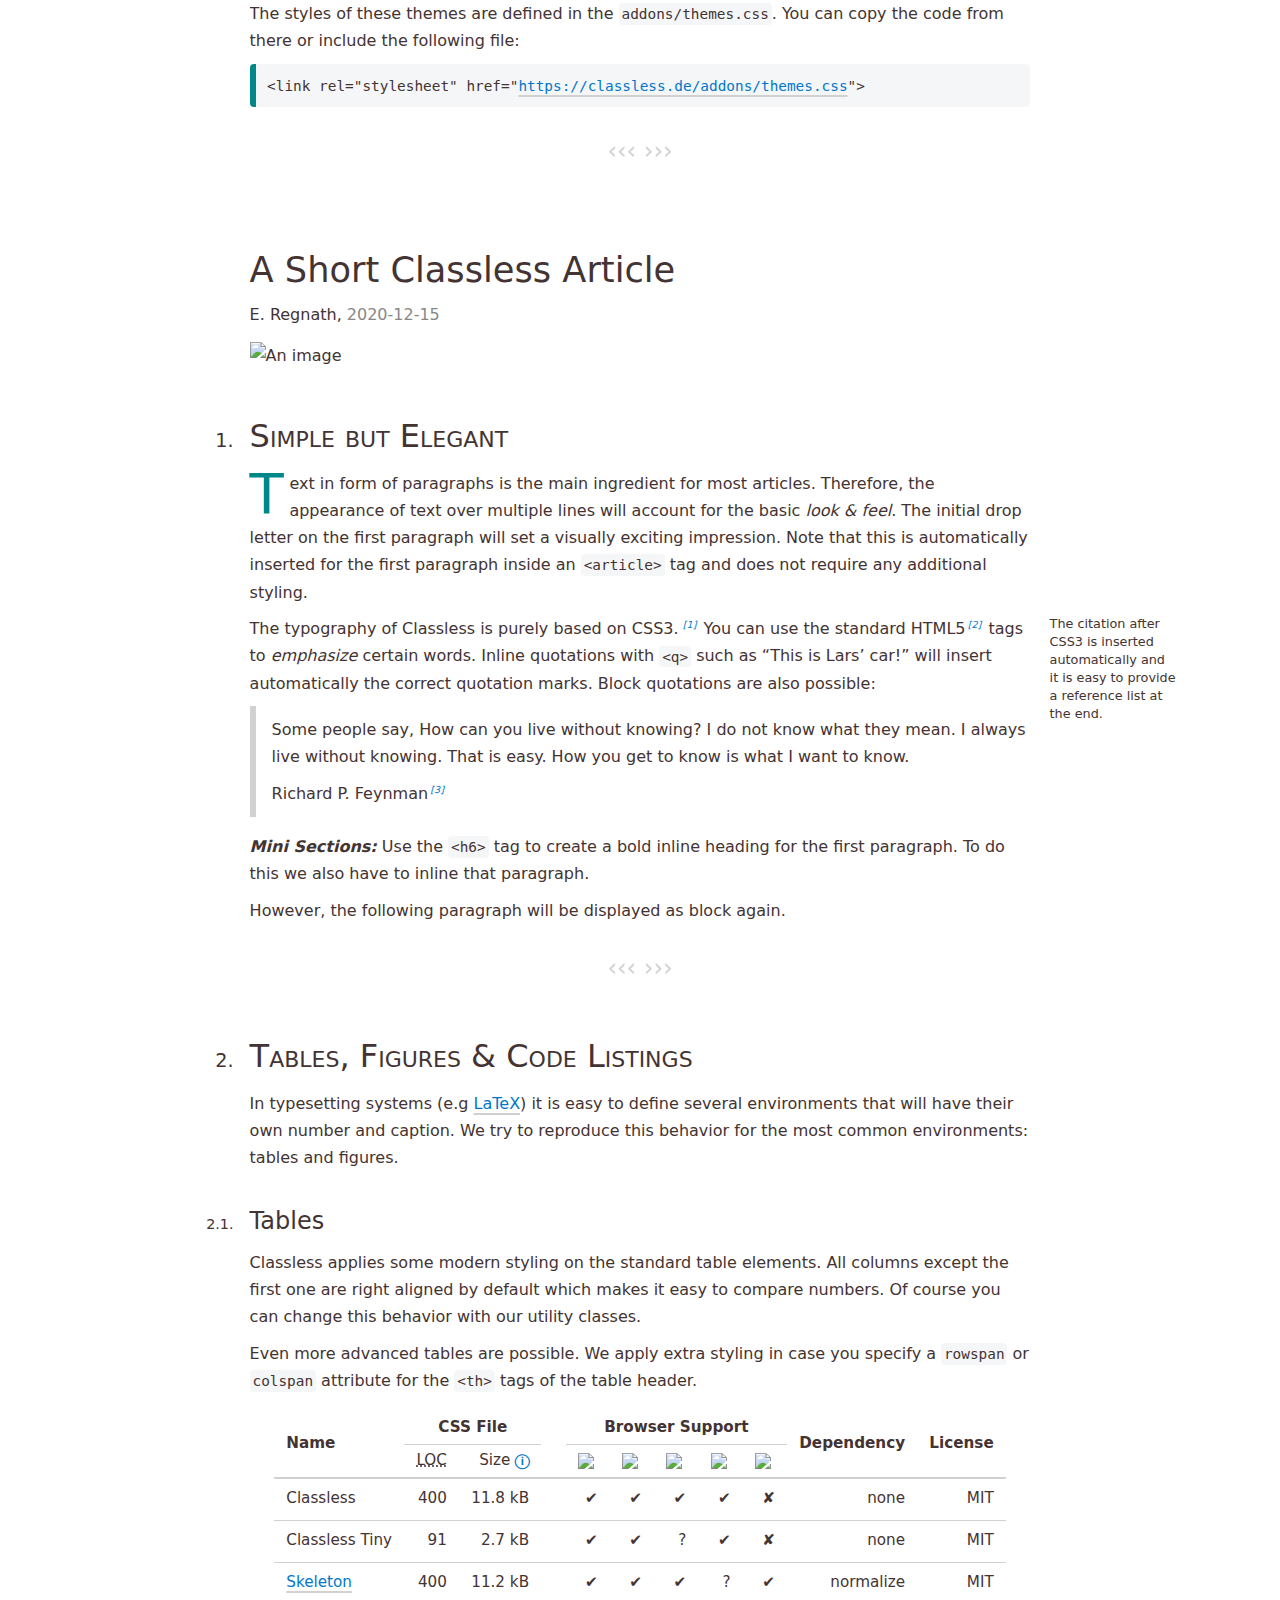
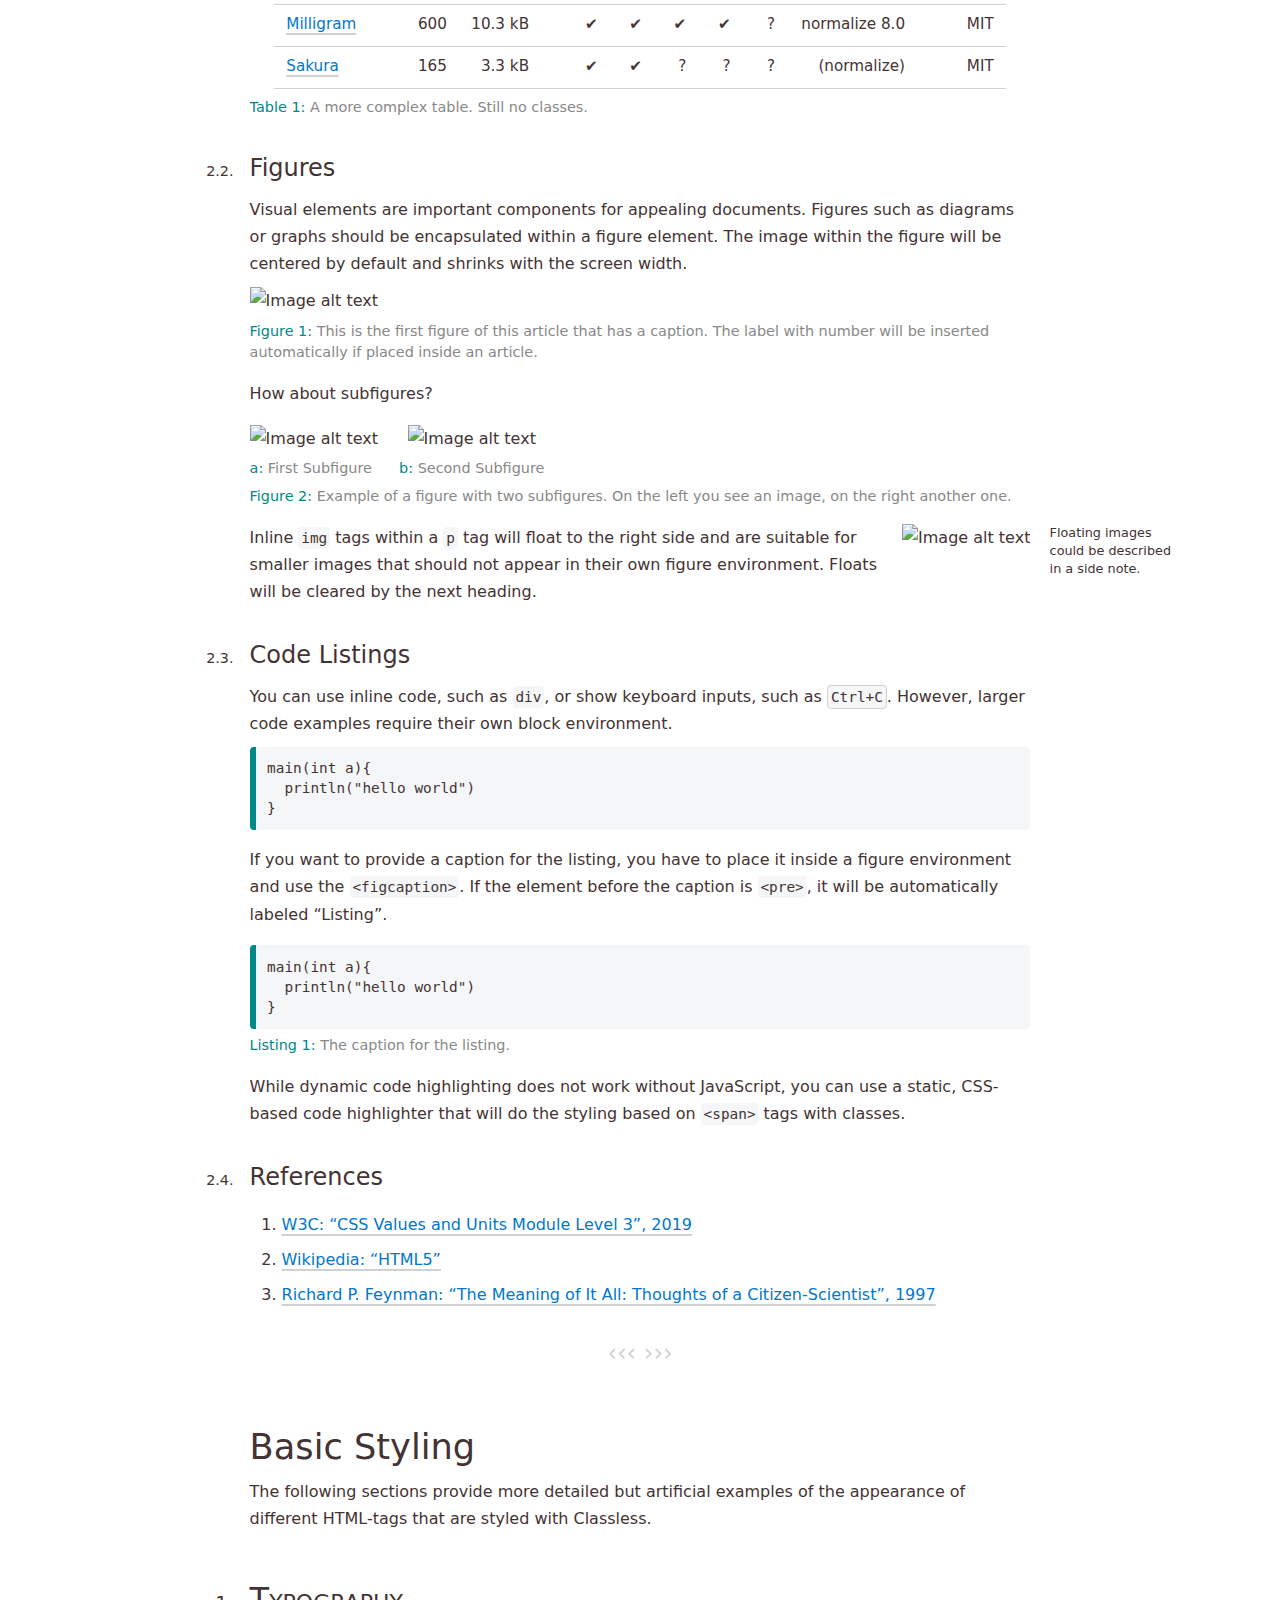
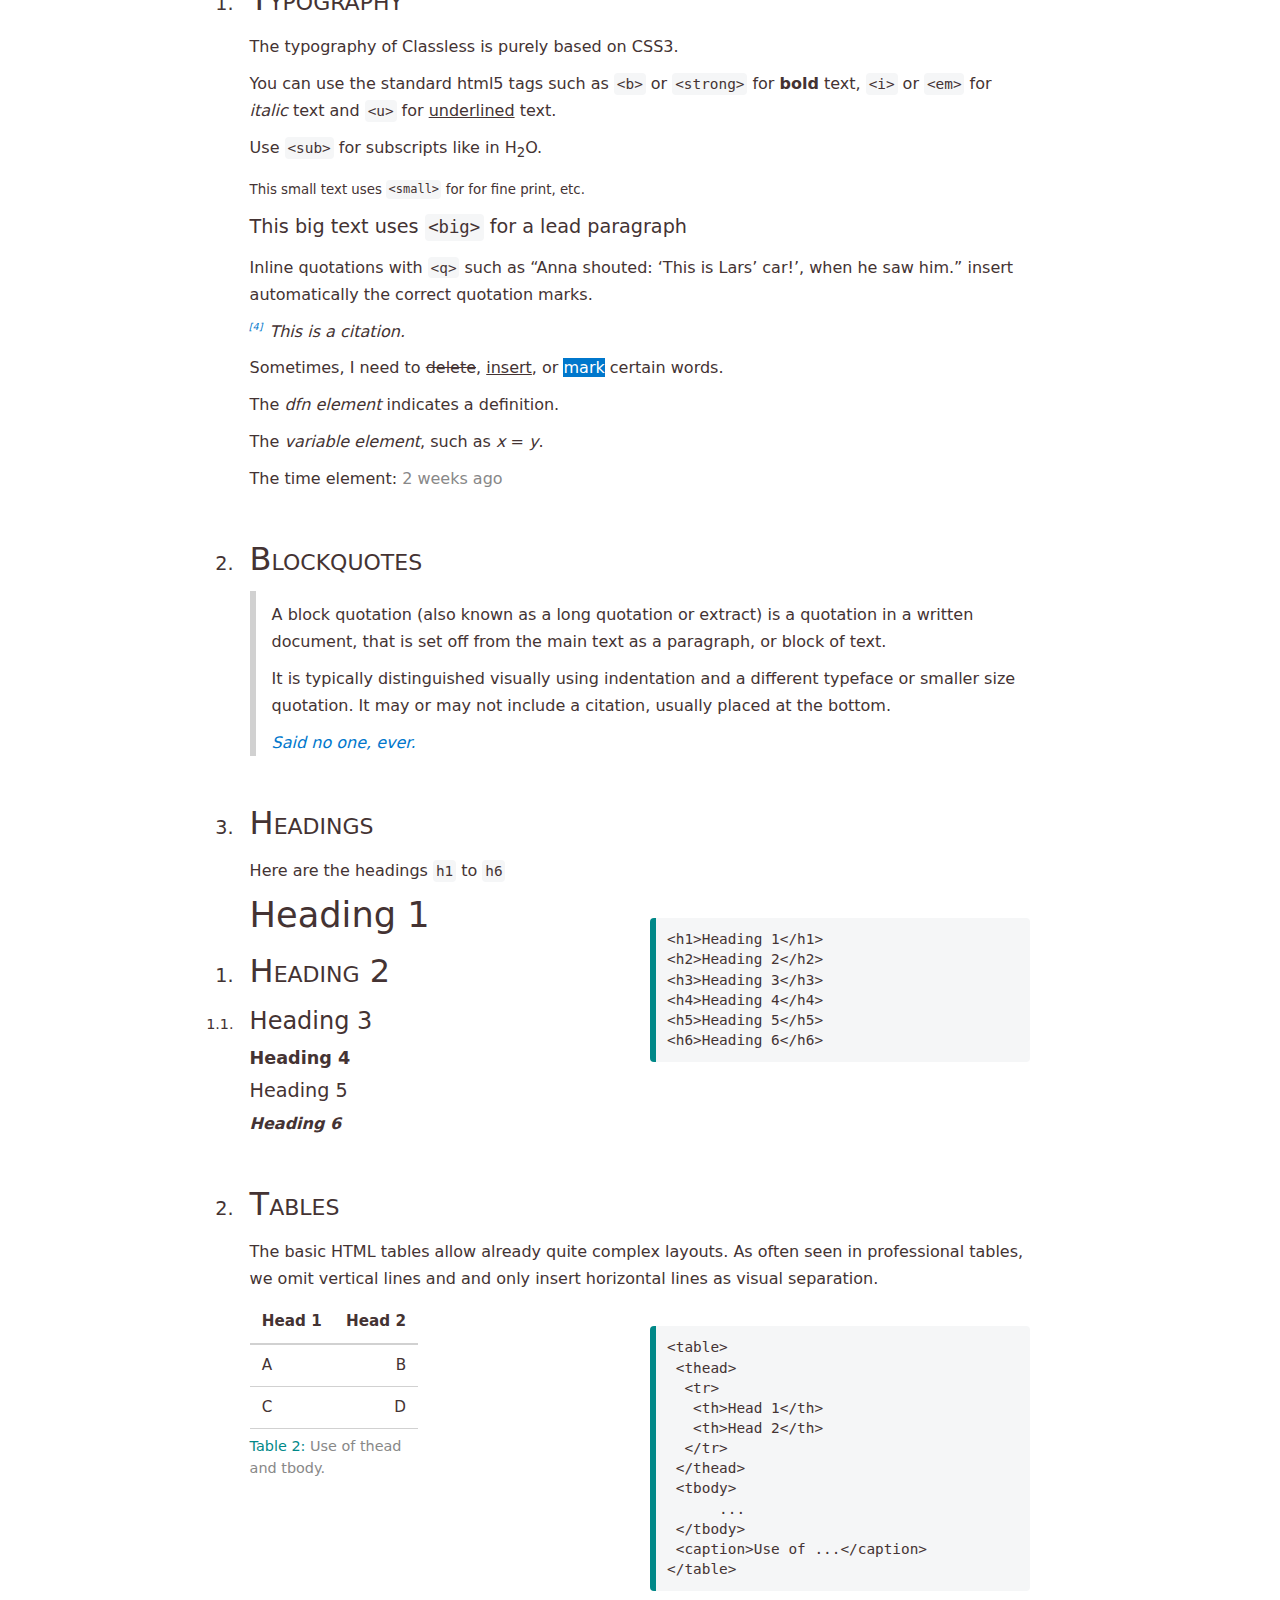
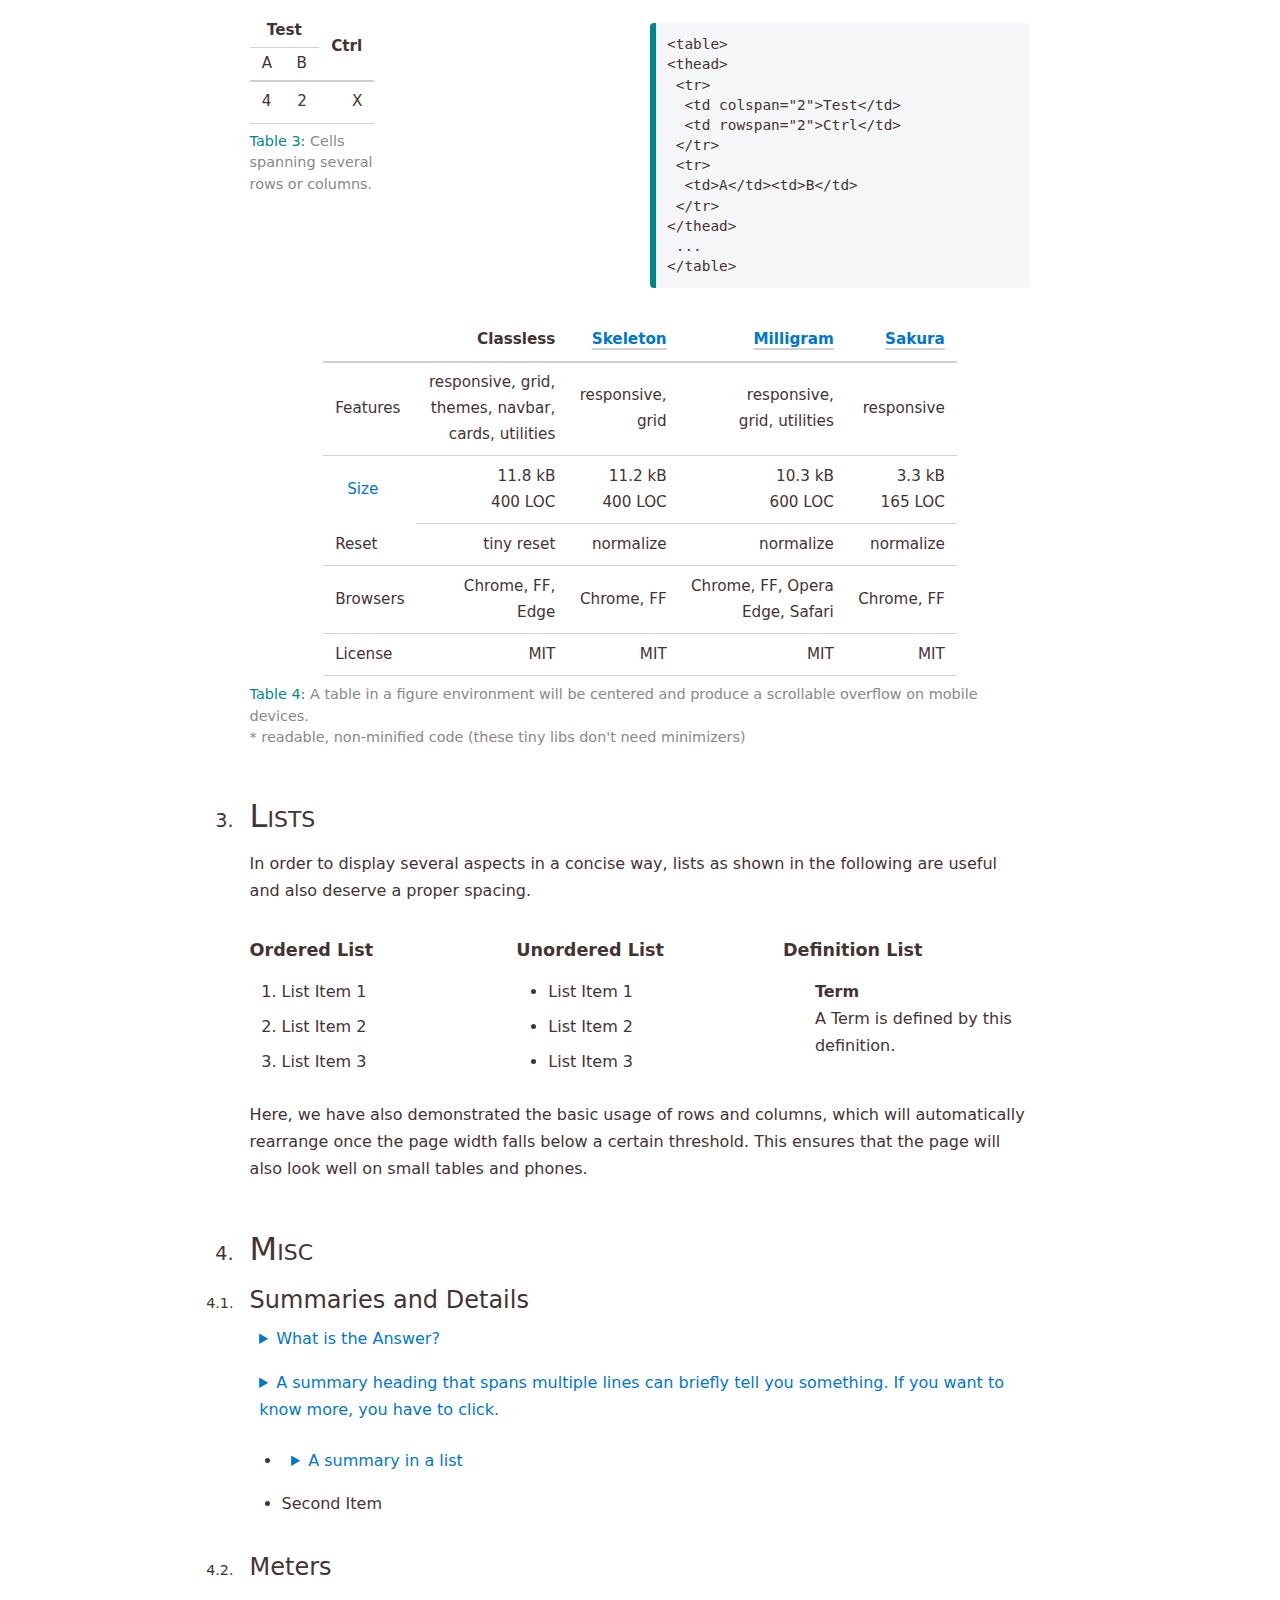
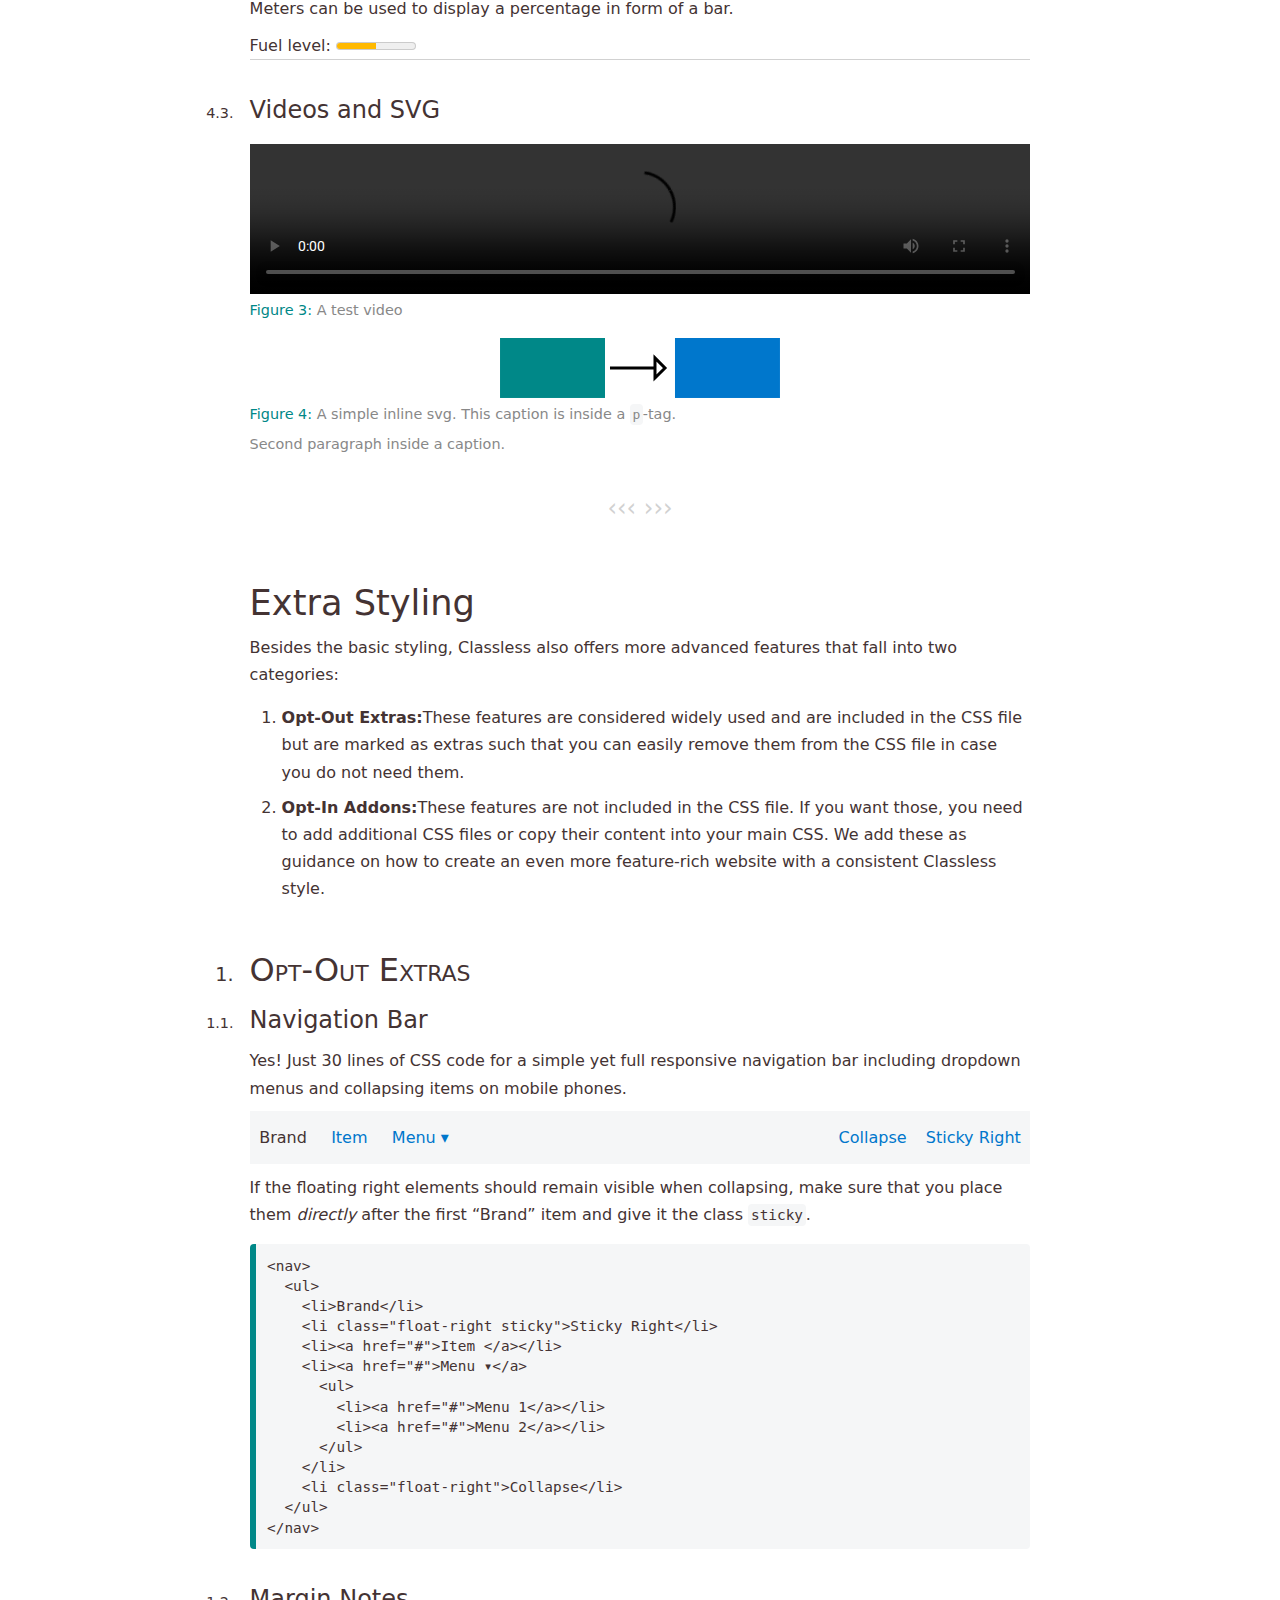
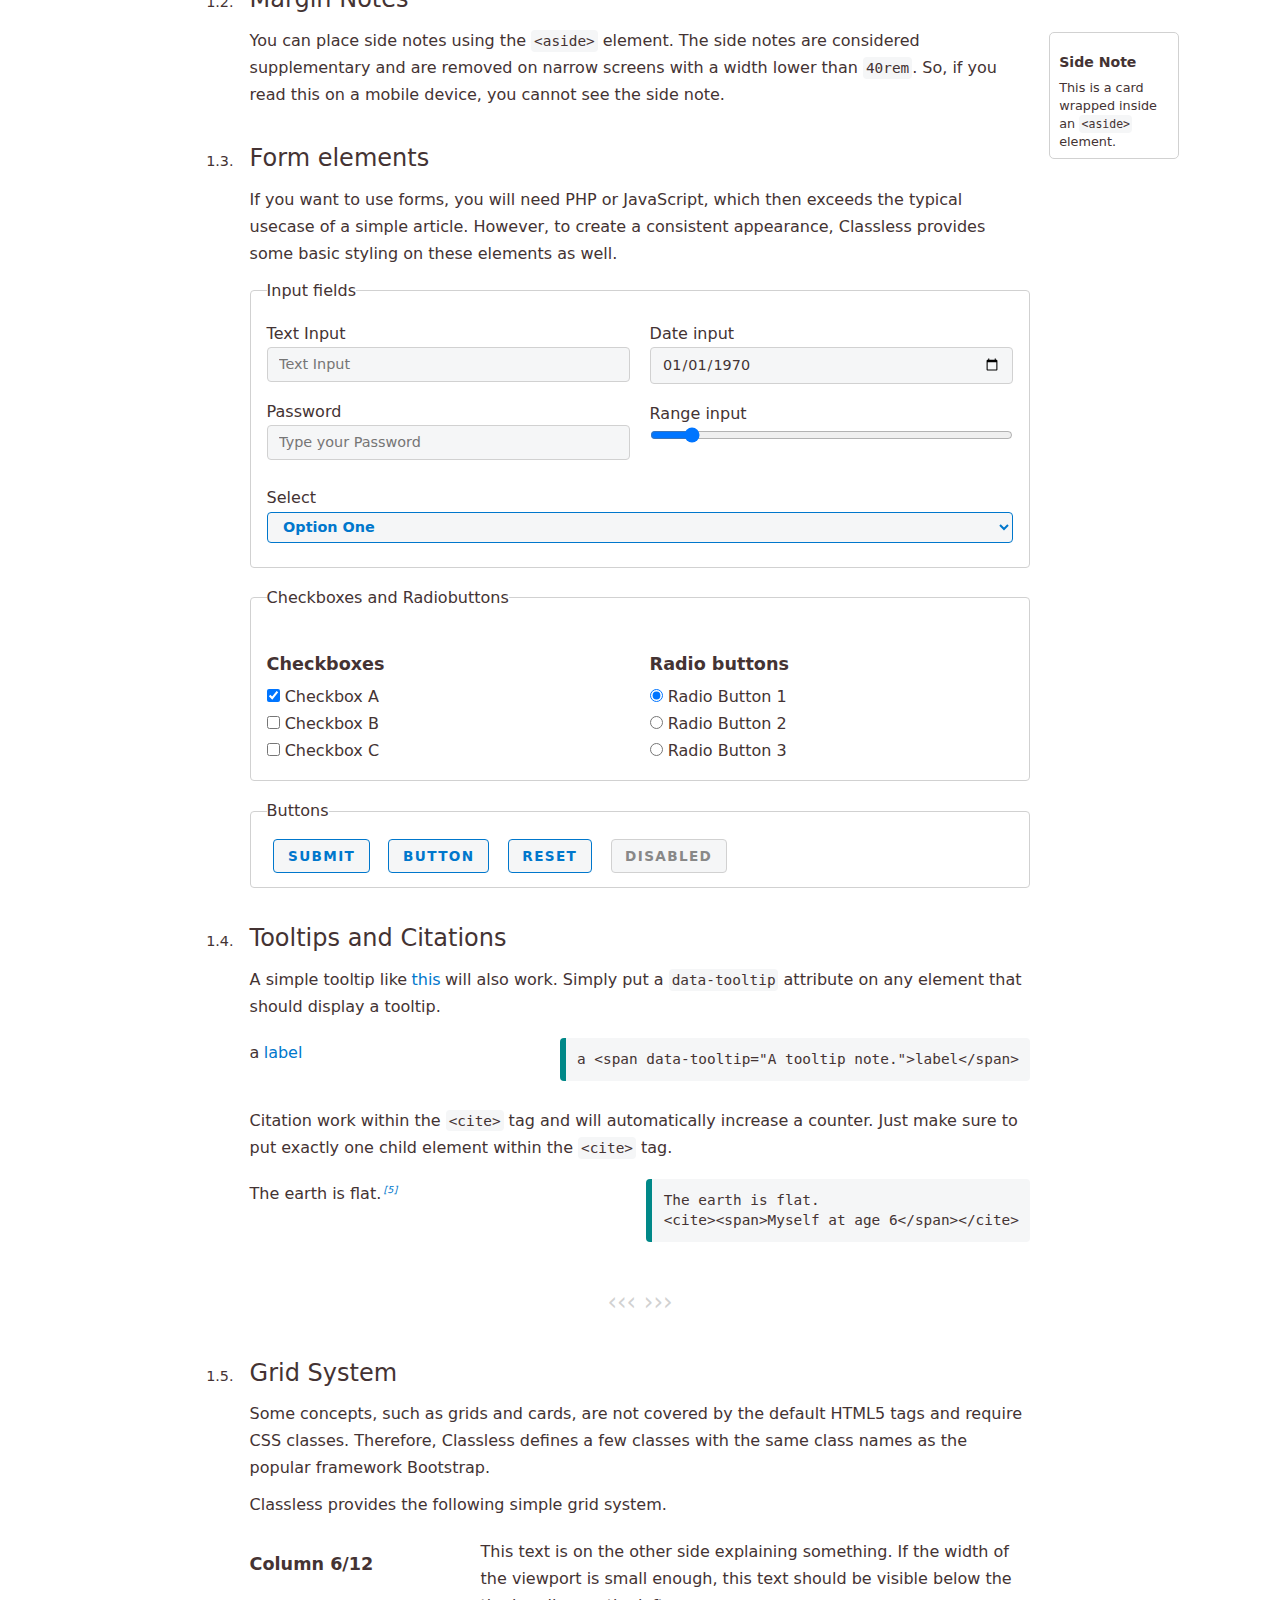
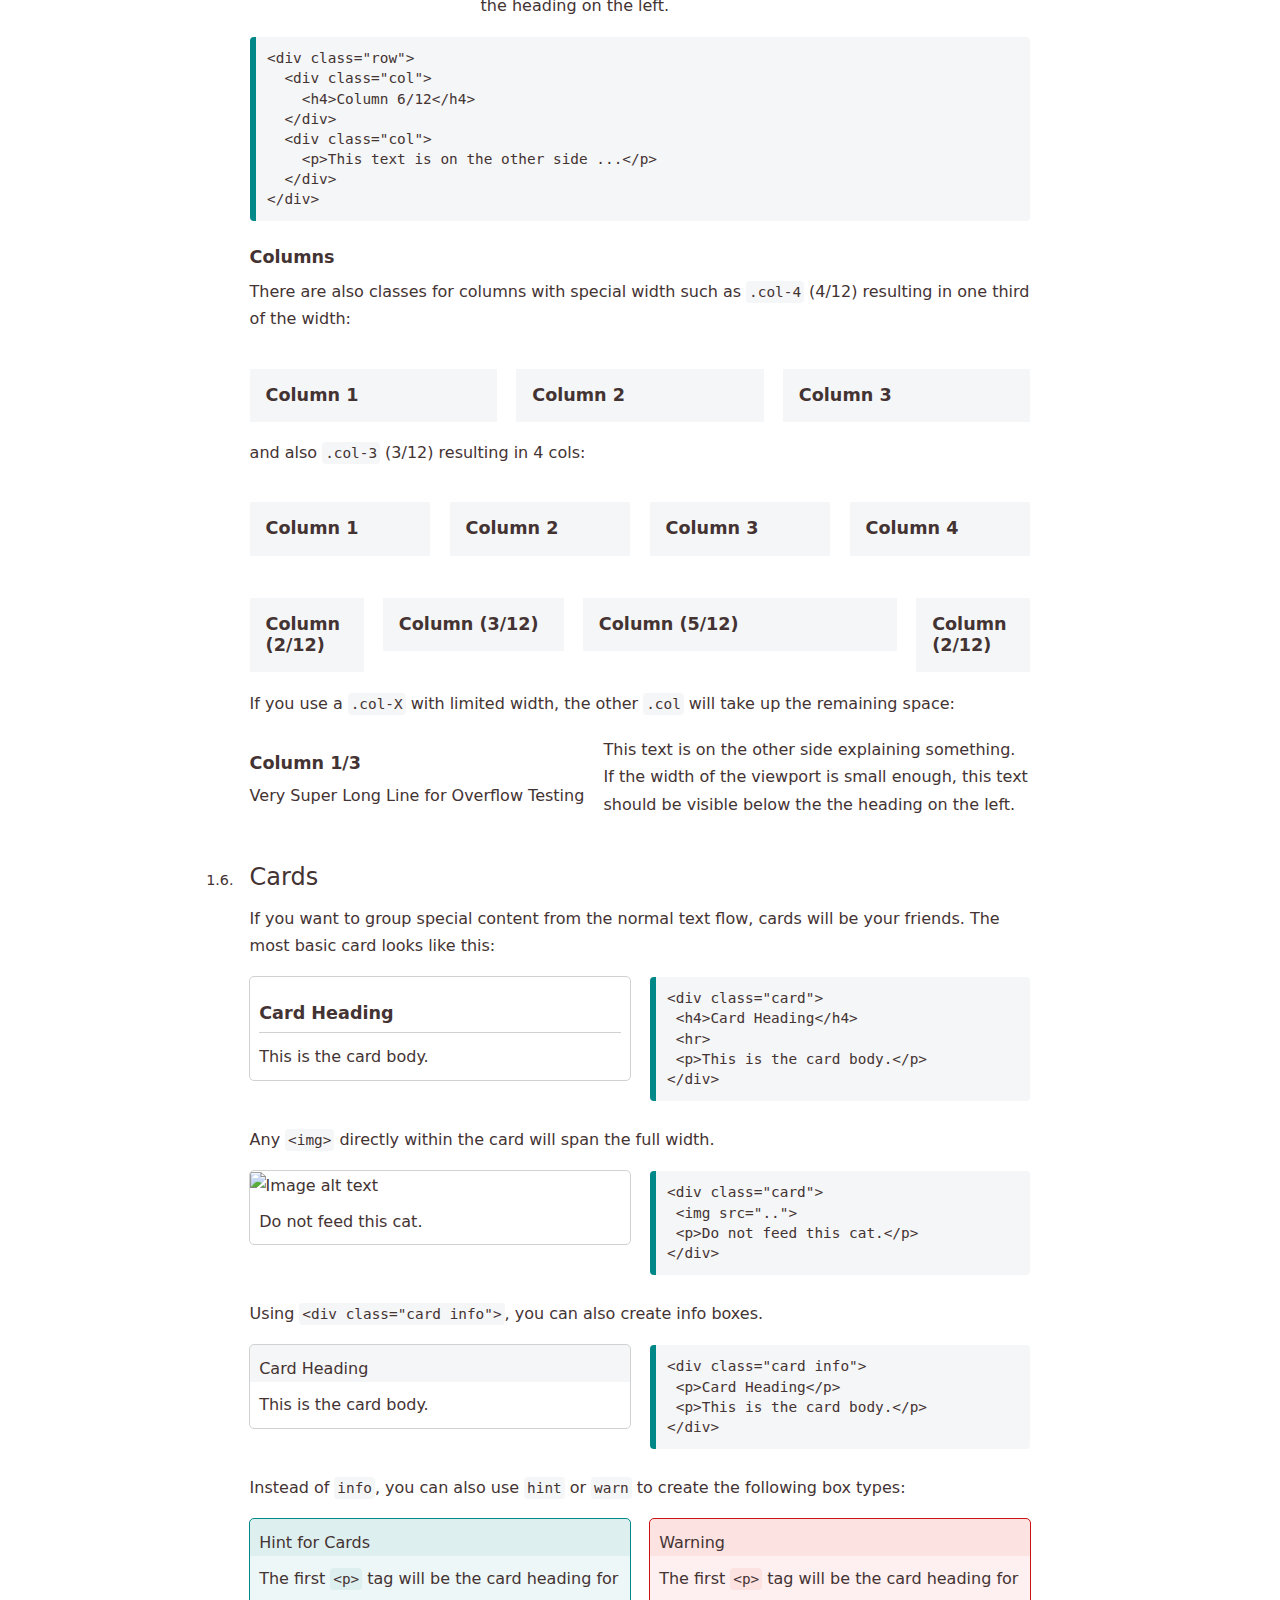
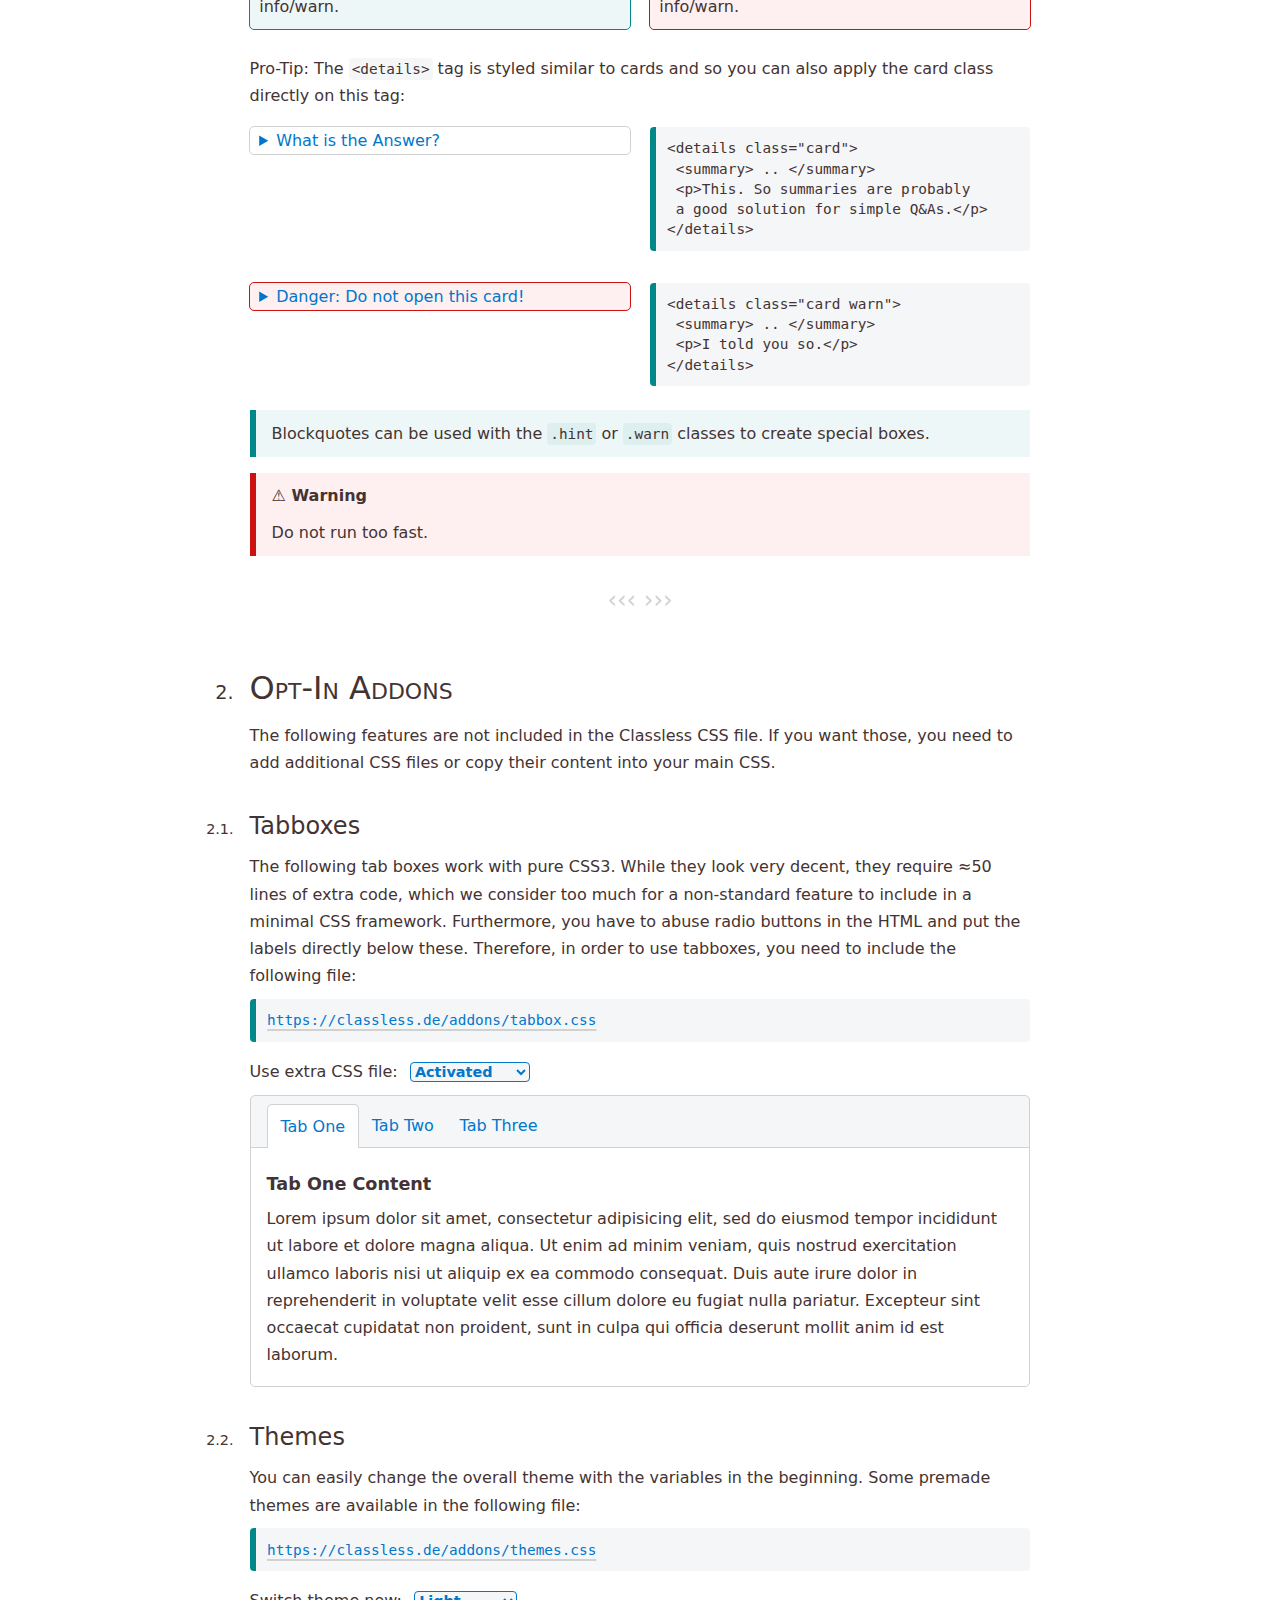
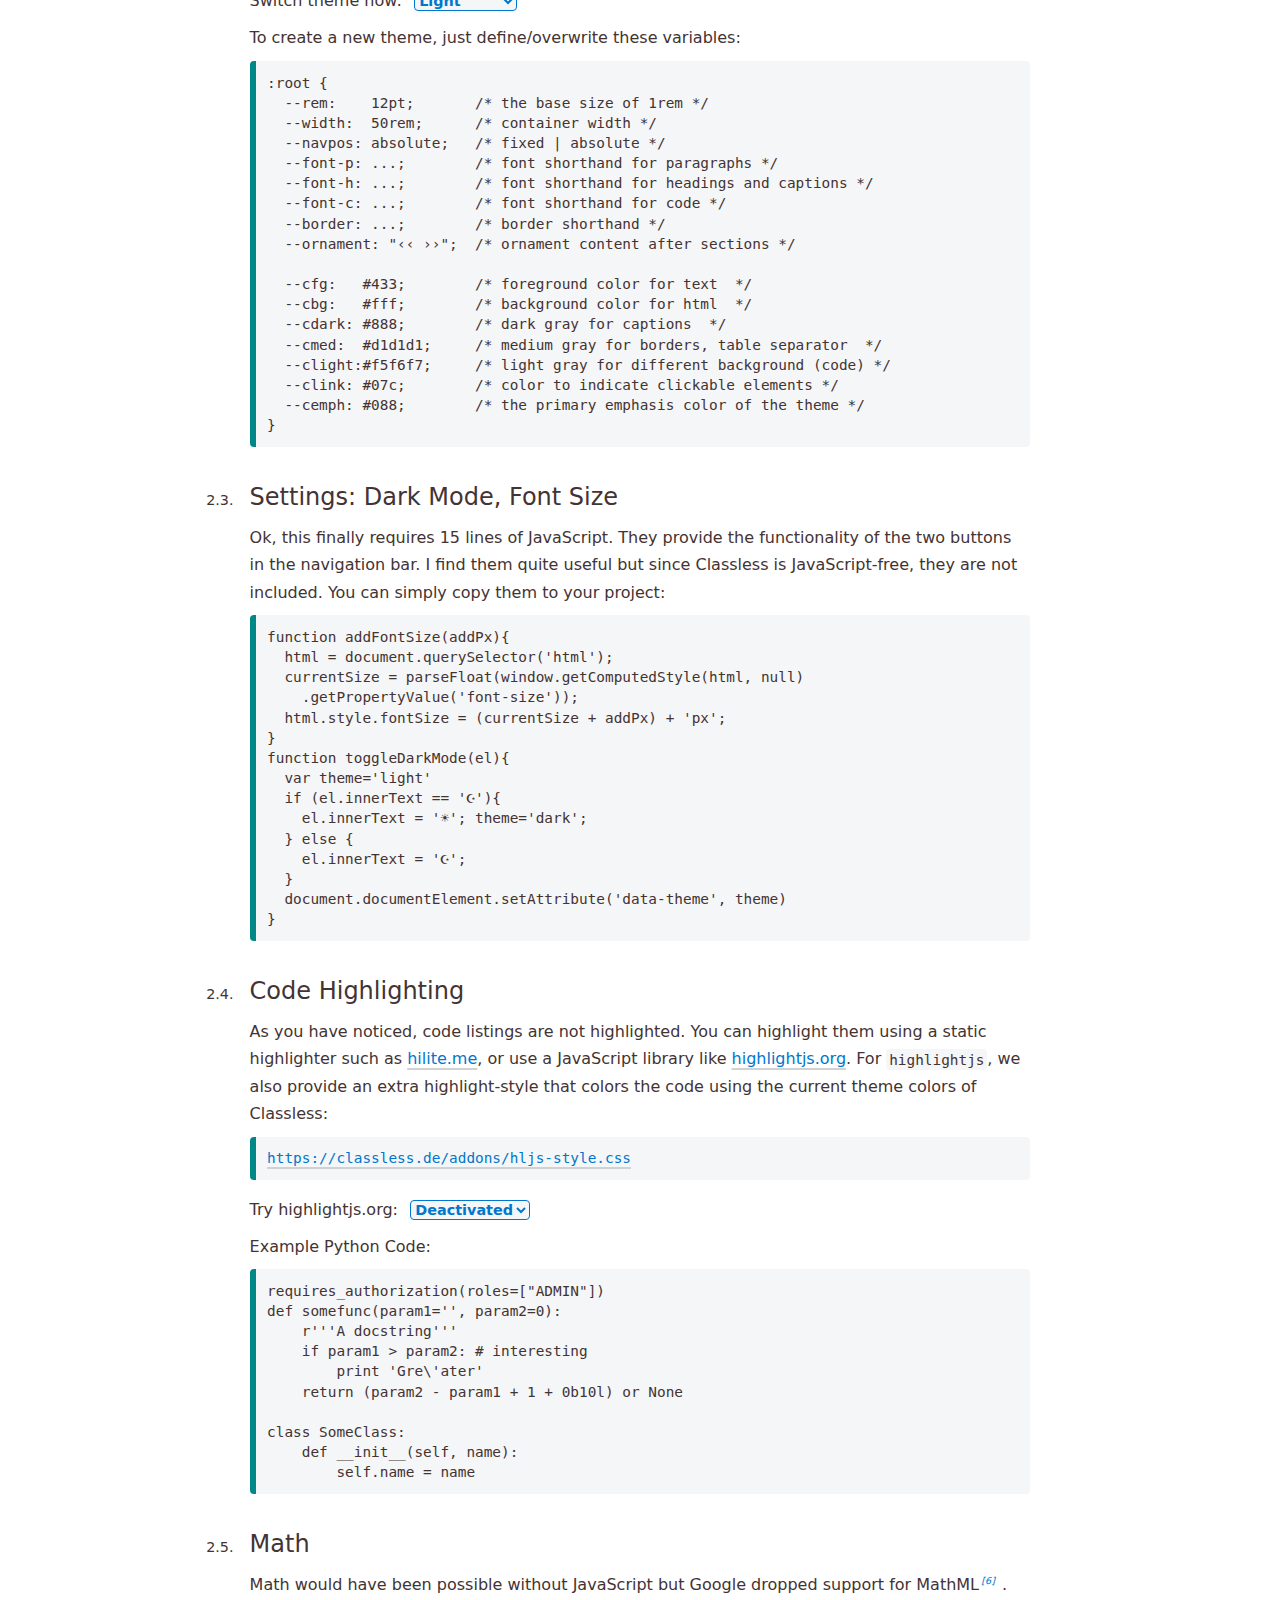
==== commit ed6b285b: "fix button/select colors" ====
--- a/docs/index.html
+++ b/docs/index.html
@@ -118,8 +118,8 @@
 
        
     <h2>Simple but Elegant</h2>
-    <p>Text in from of paragraphs is the main ingredient for most articles. 
-      Therefore, the appearance of text over multiple lines will account for the basic <i>look & feel</i>. The initial drop letter on the first paragraph will set a visually exiting impression. Note that this is automatically inserted for the first paragraph inside an <code>&lt;article&gt;</code> tag and does not require any additional styling.
+    <p>Text in form of paragraphs is the main ingredient for most articles. 
+      Therefore, the appearance of text over multiple lines will account for the basic <i>look & feel</i>. The initial drop letter on the first paragraph will set a visually exciting impression. Note that this is automatically inserted for the first paragraph inside an <code>&lt;article&gt;</code> tag and does not require any additional styling.
     </p> 
     <aside>The citation after CSS3 is inserted automatically and it is easy to provide a reference list at the end.</aside>
     <p>The typography of Classless is purely based on CSS3. <cite><a href="https://www.w3.org/TR/css-values-3/">W3C: <q>CSS Values and Units Module Level 3</q>, 2019</a></cite>
--- a/docs/classless.css
+++ b/docs/classless.css
@@ -32,7 +32,7 @@
 /* 2. Reset –––––––––––––––––––––––––––––––––––––––––––– */
 
 /* reset block elements  */
-* { box-sizing: border-box; border-spacing: 0; margin: 0; padding: 0;}
+* { box-sizing: border-box; border-spacing: 0; margin: 0; padding: 0; }
 header, footer, figure, video, details, blockquote,
 ul, ol, dl, fieldset, pre, pre > code {
 	display: block;
@@ -64,7 +64,7 @@
 /* links */
 a[href]{ text-decoration: underline solid 1.5px var(--cmed); text-underline-position: under; }
 a[href^="#"] {text-decoration: none; }
-a:hover, button:not([disabled]):hover, summary:hover {
+a:hover, button:not([disabled]):hover, summary:hover, select:hover {
 	filter: brightness(92%); color: var(--cemph); border-color: var(--cemph);
 }
 
@@ -311,14 +311,15 @@
 	font-weight: bold;
 	margin: .5em;
 	border: 1.5px solid var(--clink);
+	color: var(--clink);
 }
 button { padding: .4em 1em; font-size: 85%; letter-spacing: .1em; }
-button[disabled]{ color: var(--cdark); border-color: var(--cmed); }
-fieldset { border-radius: 4px; border: var(--border); padding: .5em 1em;}
-textarea:hover, input:not([type=checkbox]):not([type*='ra']):hover, select:hover{
+button[disabled] { color: var(--cdark); border-color: var(--cmed); }
+fieldset { border-radius: 4px; border: var(--border); padding: .5em 1em; }
+textarea:hover, input:not([type=checkbox]):not([type*='ra']):hover {
   border: 1.5px solid var(--cemph);
 }
-textarea:focus, input:not([type=checkbox]):not([type*='ra']):focus{
+textarea:focus, input:not([type=checkbox]):not([type*='ra']):focus {
 	border: 1.5px solid var(--clink);
 	box-shadow: 0 0 5px var(--clink);
 }
@@ -337,9 +338,7 @@
 .row .col-4 { flex: 0 4 33.33%; }
 .row .col-5 { flex: 0 5 41.66%; }
 .row .col-6 { flex: 0 6 50%; }
-@media (max-width: 40rem) {
-	.row { flex-direction: column; }
-}
+@media (max-width: 40rem) { .row { flex-direction: column; } }
 
 /* align */
 .text-left   { text-align: left; }
